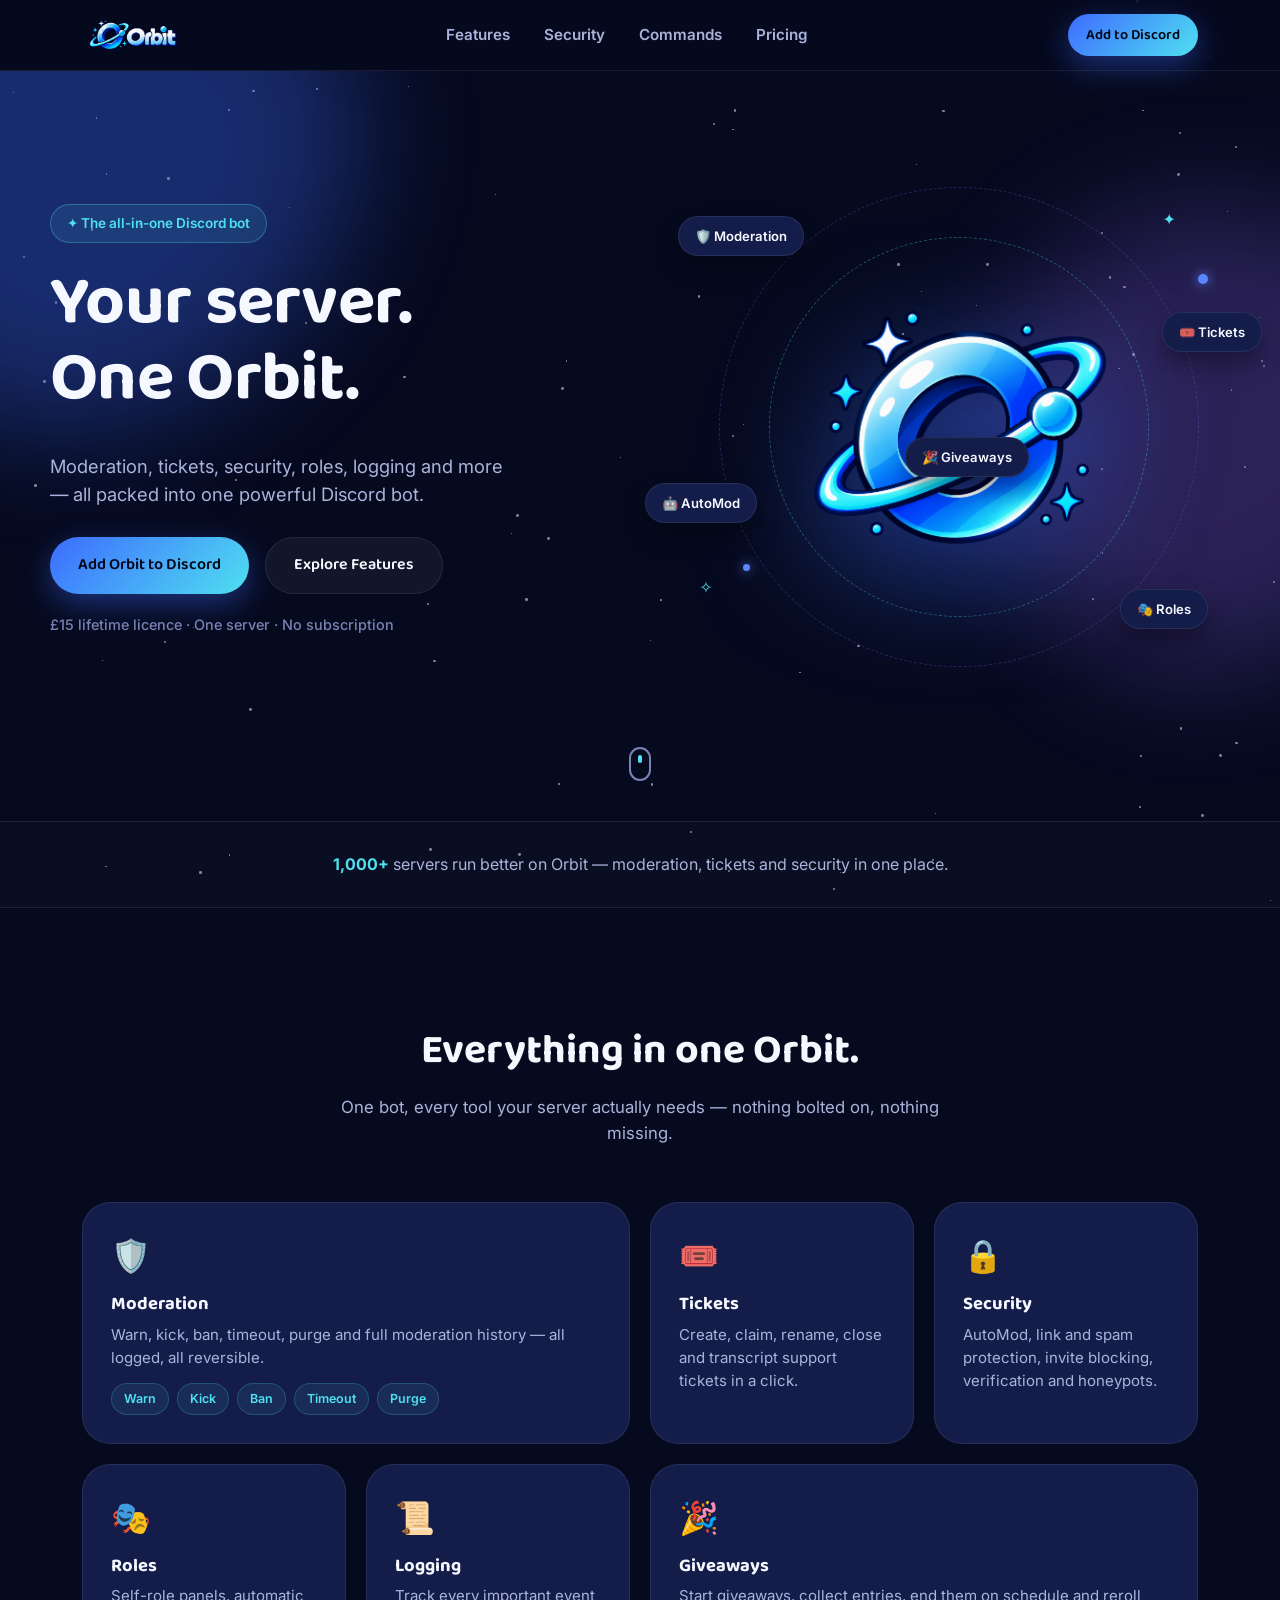
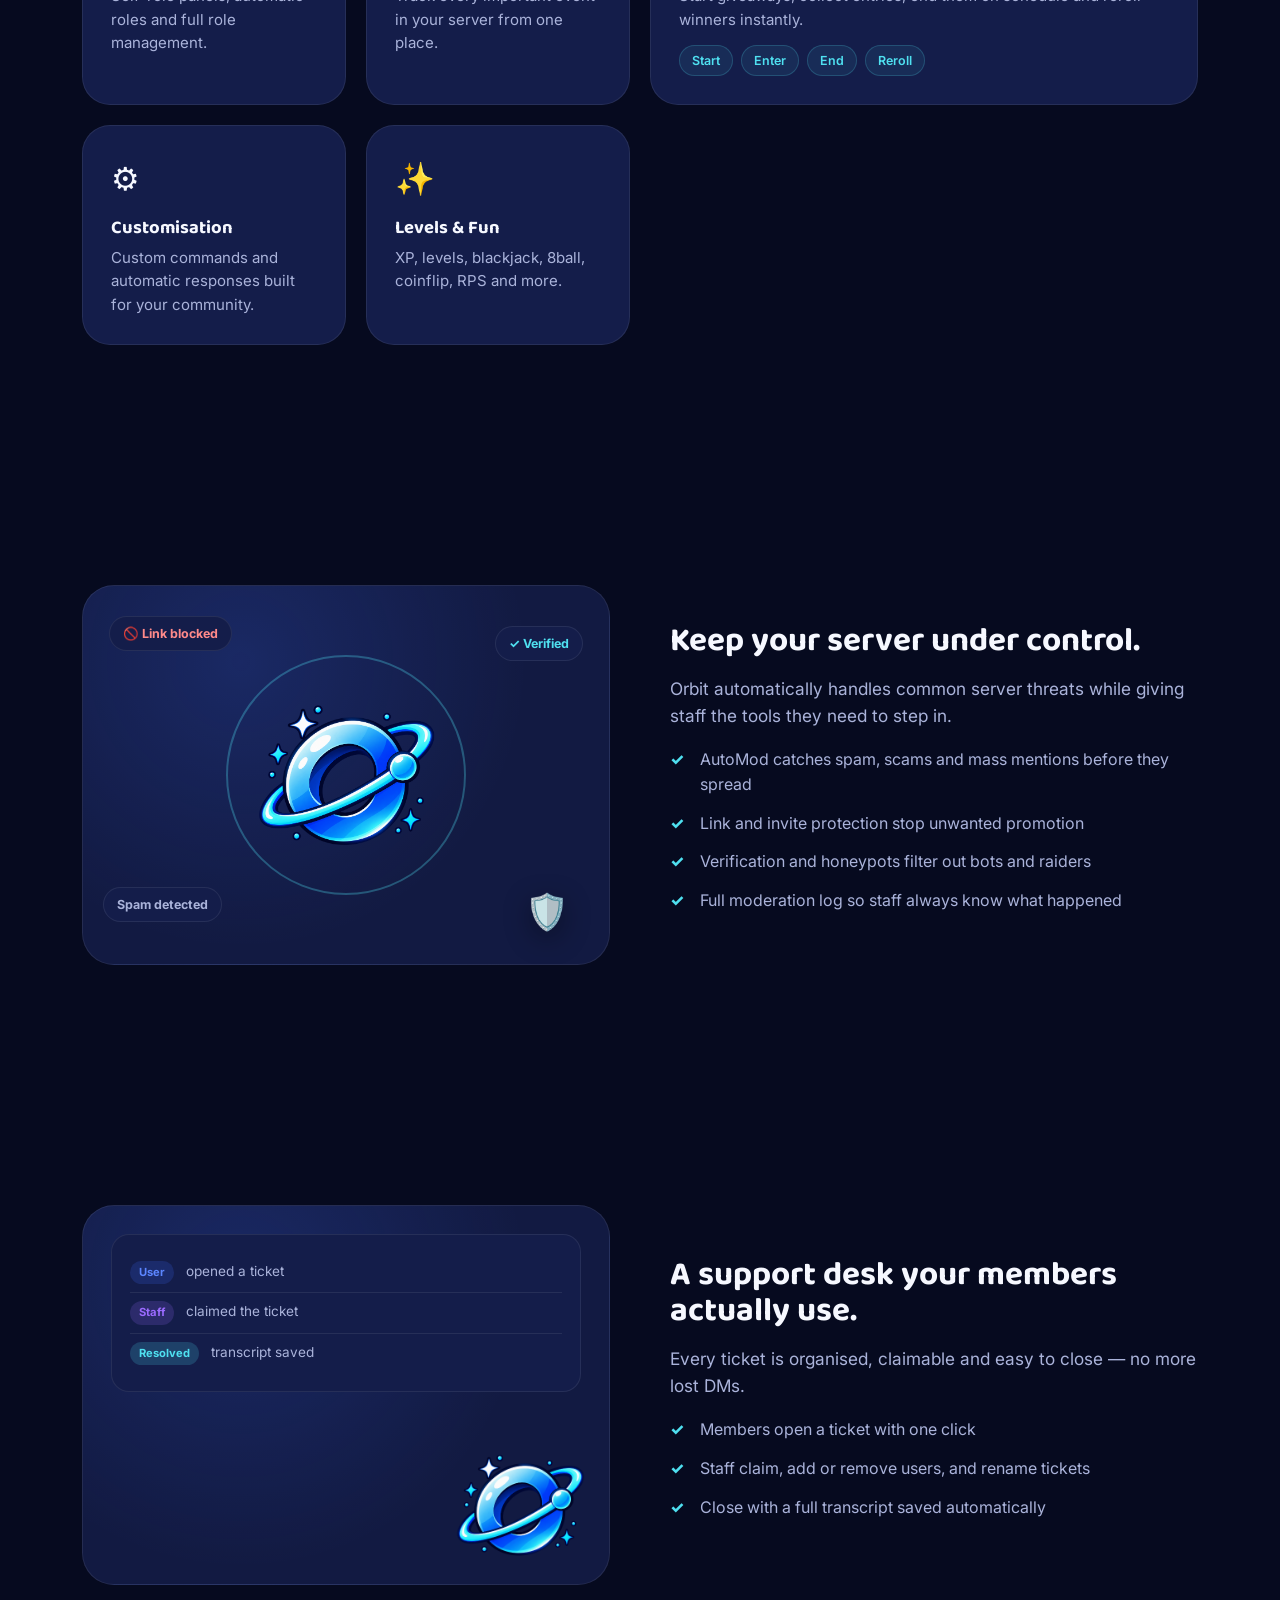
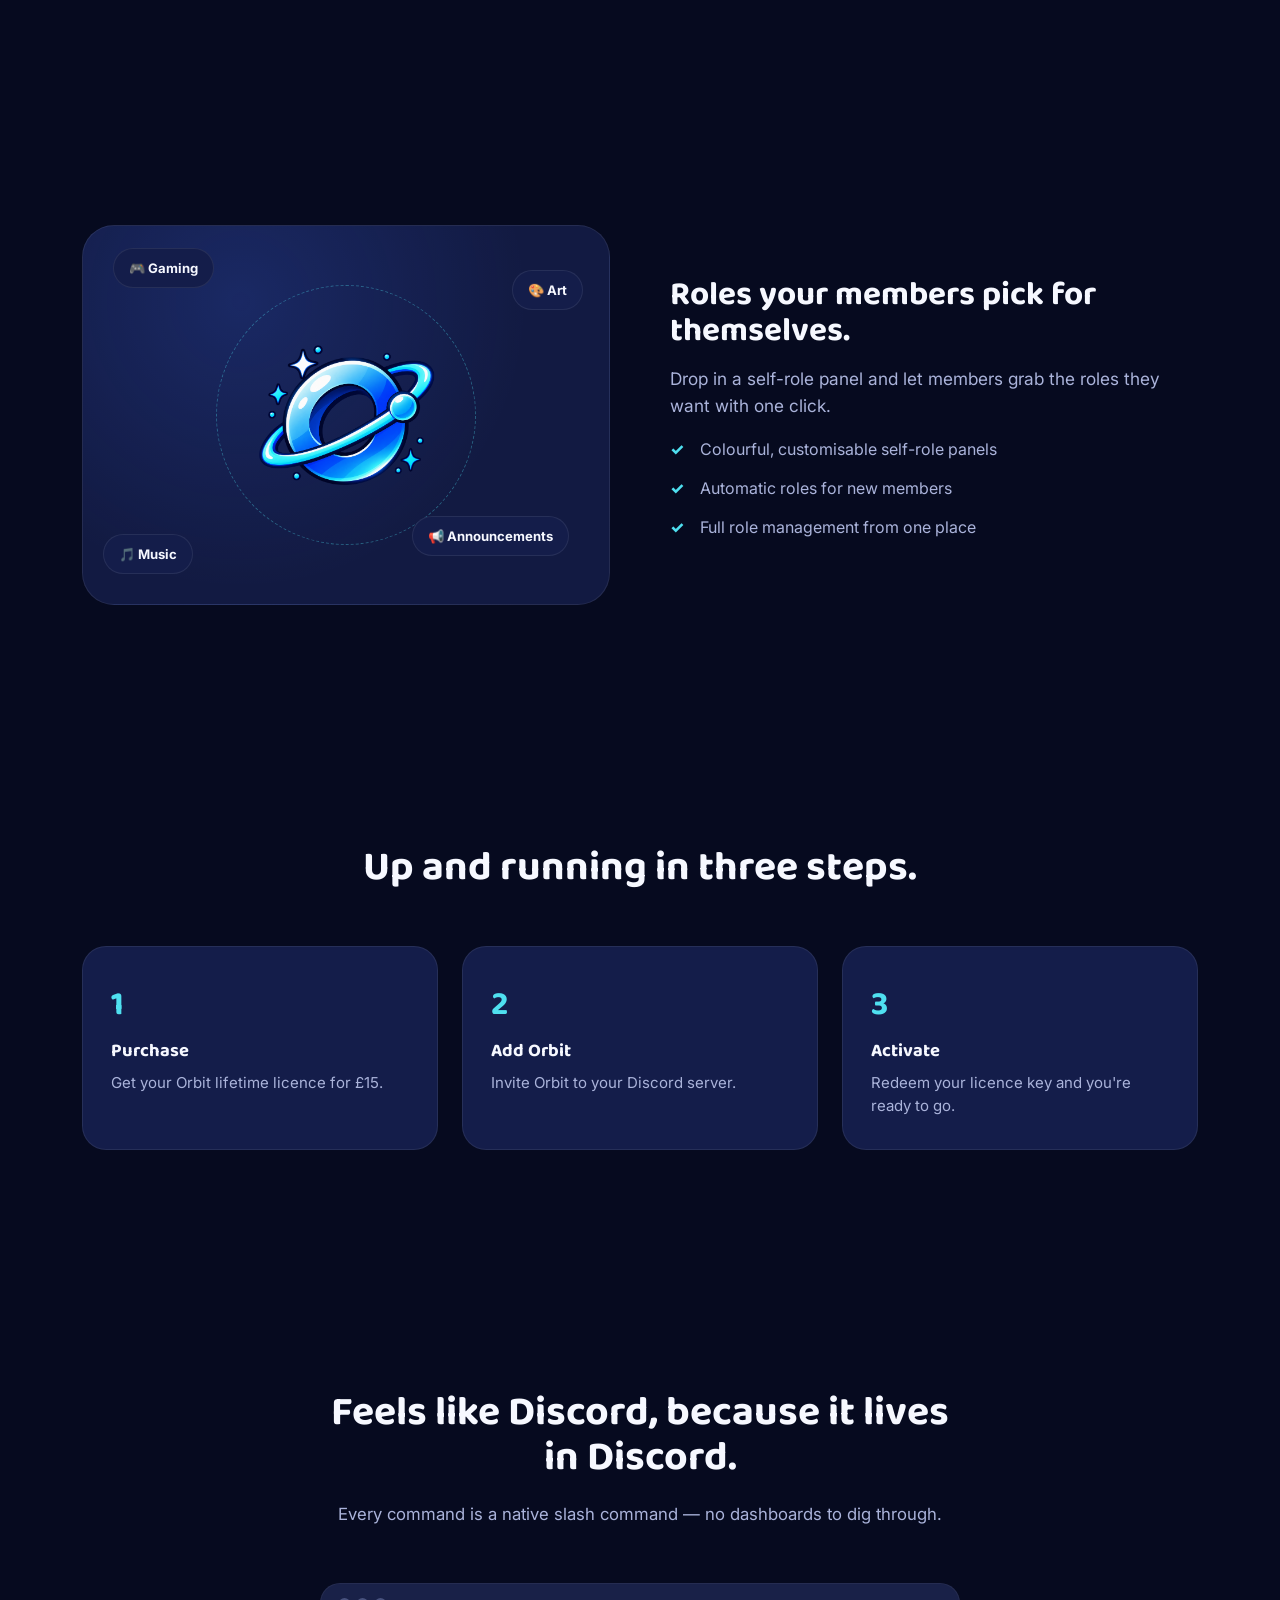
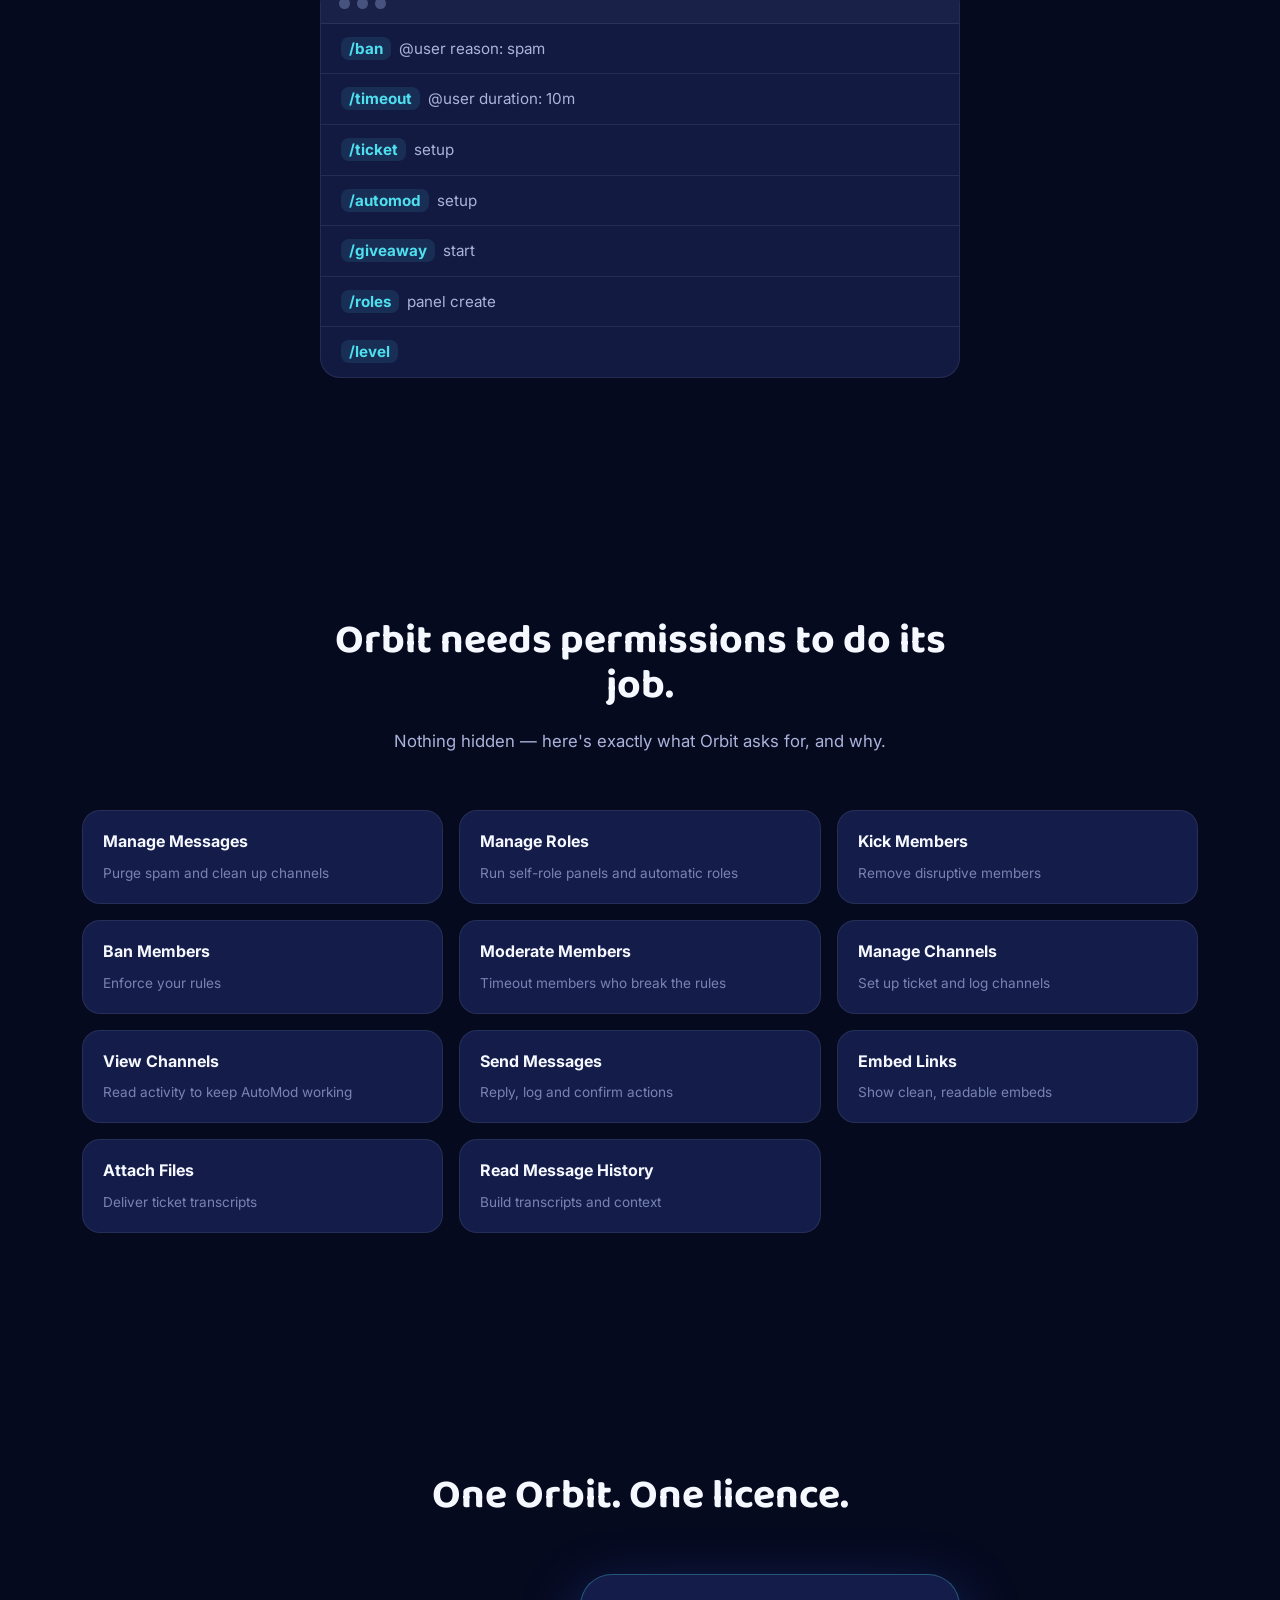
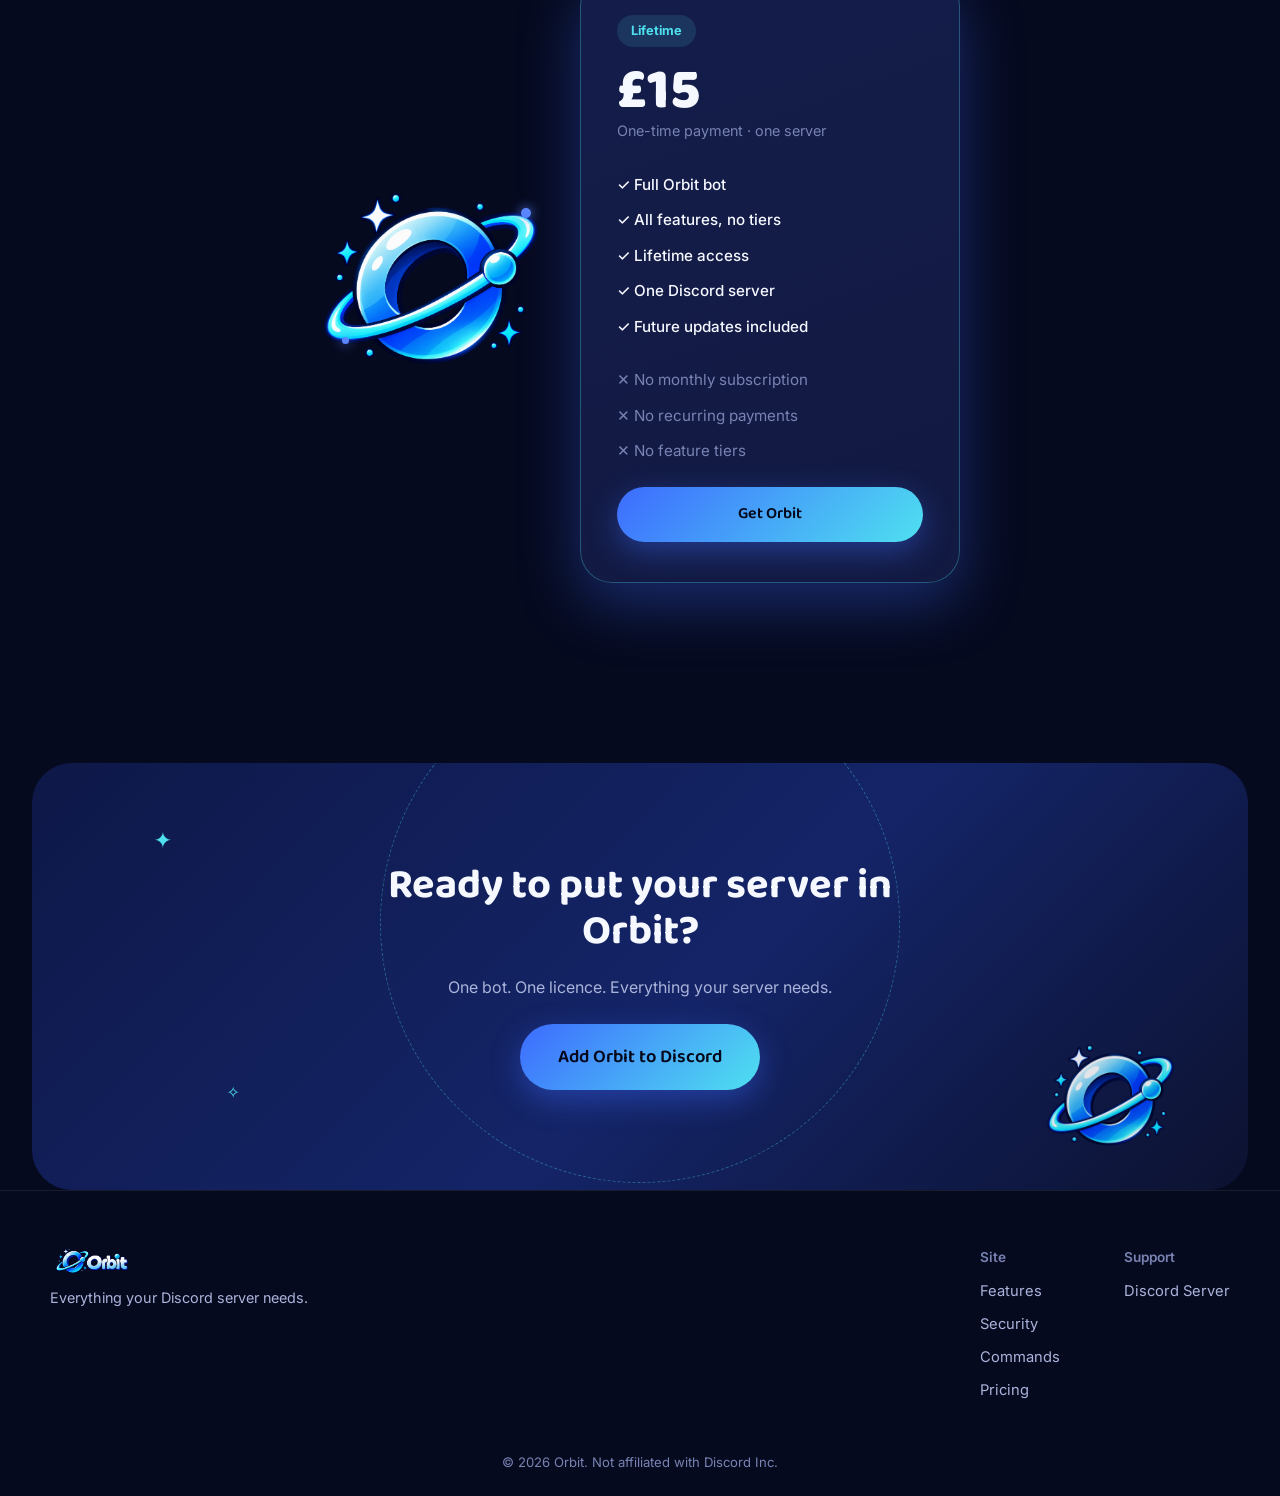
==== index.html @ 6d735a9b "Add files via upload" ====
<!DOCTYPE html>
<html lang="en">
<head>
<meta charset="UTF-8">
<meta name="viewport" content="width=device-width, initial-scale=1.0">
<title>Orbit — Everything your Discord server needs</title>
<meta name="description" content="Orbit is the all-in-one Discord bot for moderation, tickets, security, roles, giveaways and more. £15 lifetime licence, no subscription.">
<link rel="icon" type="image/png" href="orbit-mascot.png">
<link rel="preconnect" href="https://fonts.googleapis.com">
<link rel="preconnect" href="https://fonts.gstatic.com" crossorigin>
<link href="https://fonts.googleapis.com/css2?family=Baloo+2:wght@500;600;700;800&family=Inter:wght@400;500;600;700;800&display=swap" rel="stylesheet">
<link rel="stylesheet" href="style.css">
</head>
<body>

<div class="starfield" id="starfield" aria-hidden="true"></div>

<!-- NAVBAR -->
<header class="navbar" id="navbar">
  <div class="nav-inner">
    <a href="#top" class="brand">
      <img src="orbit-logo.png" alt="Orbit" class="brand-logo">
    </a>
    <nav class="nav-links" id="navLinks">
      <a href="#features">Features</a>
      <a href="#security">Security</a>
      <a href="#commands">Commands</a>
      <a href="#pricing">Pricing</a>
    </nav>
    <div class="nav-actions">
      <a href="#" class="btn btn-primary btn-small js-invite">Add to Discord</a>
      <button class="nav-toggle" id="navToggle" aria-label="Toggle menu" aria-expanded="false">
        <span></span><span></span><span></span>
      </button>
    </div>
  </div>
</header>

<main id="top">

  <!-- HERO -->
  <section class="hero">
    <div class="hero-blob hero-blob-1" aria-hidden="true"></div>
    <div class="hero-blob hero-blob-2" aria-hidden="true"></div>

    <div class="hero-inner">
      <div class="hero-copy">
        <span class="badge">✦ The all-in-one Discord bot</span>
        <h1 class="hero-title">Your server.<br>One Orbit.</h1>
        <p class="hero-sub">Moderation, tickets, security, roles, logging and more — all packed into one powerful Discord bot.</p>
        <div class="hero-actions">
          <a href="#" class="btn btn-primary js-invite">Add Orbit to Discord</a>
          <a href="#features" class="btn btn-ghost">Explore Features</a>
        </div>
        <p class="hero-price">£15 lifetime licence · One server · No subscription</p>
      </div>

      <div class="hero-scene" aria-hidden="true">
        <div class="ring ring-1"></div>
        <div class="ring ring-2"></div>
        <div class="star s1">✦</div>
        <div class="star s2">✧</div>
        <div class="star s3">✦</div>
        <div class="star s4">✧</div>
        <div class="dot d1"></div>
        <div class="dot d2"></div>

        <img src="orbit-mascot.png" alt="Orbit mascot floating in space" class="hero-mascot" id="heroMascot">

        <div class="pill pill-1">🛡️ Moderation</div>
        <div class="pill pill-2">🎟️ Tickets</div>
        <div class="pill pill-3">🤖 AutoMod</div>
        <div class="pill pill-4">🎭 Roles</div>
        <div class="pill pill-5">🎉 Giveaways</div>
      </div>
    </div>

    <div class="scroll-cue" aria-hidden="true"><span></span></div>
  </section>

  <!-- LOGO STRIP -->
  <section class="strip reveal">
    <p><strong>1,000+</strong> servers run better on Orbit — moderation, tickets and security in one place.</p>
  </section>

  <!-- FEATURES -->
  <section class="section" id="features">
    <div class="section-head reveal">
      <h2>Everything in one Orbit.</h2>
      <p>One bot, every tool your server actually needs — nothing bolted on, nothing missing.</p>
    </div>

    <div class="feature-grid">
      <article class="f-card f-big reveal">
        <div class="f-icon">🛡️</div>
        <h3>Moderation</h3>
        <p>Warn, kick, ban, timeout, purge and full moderation history — all logged, all reversible.</p>
        <ul class="f-tags"><li>Warn</li><li>Kick</li><li>Ban</li><li>Timeout</li><li>Purge</li></ul>
      </article>

      <article class="f-card reveal">
        <div class="f-icon">🎟️</div>
        <h3>Tickets</h3>
        <p>Create, claim, rename, close and transcript support tickets in a click.</p>
      </article>

      <article class="f-card reveal">
        <div class="f-icon">🔒</div>
        <h3>Security</h3>
        <p>AutoMod, link and spam protection, invite blocking, verification and honeypots.</p>
      </article>

      <article class="f-card reveal">
        <div class="f-icon">🎭</div>
        <h3>Roles</h3>
        <p>Self-role panels, automatic roles and full role management.</p>
      </article>

      <article class="f-card reveal">
        <div class="f-icon">📜</div>
        <h3>Logging</h3>
        <p>Track every important event in your server from one place.</p>
      </article>

      <article class="f-card f-big reveal">
        <div class="f-icon">🎉</div>
        <h3>Giveaways</h3>
        <p>Start giveaways, collect entries, end them on schedule and reroll winners instantly.</p>
        <ul class="f-tags"><li>Start</li><li>Enter</li><li>End</li><li>Reroll</li></ul>
      </article>

      <article class="f-card reveal">
        <div class="f-icon">⚙️</div>
        <h3>Customisation</h3>
        <p>Custom commands and automatic responses built for your community.</p>
      </article>

      <article class="f-card reveal">
        <div class="f-icon">✨</div>
        <h3>Levels &amp; Fun</h3>
        <p>XP, levels, blackjack, 8ball, coinflip, RPS and more.</p>
      </article>
    </div>
  </section>

  <!-- SECURITY -->
  <section class="section split" id="security">
    <div class="split-visual reveal" aria-hidden="true">
      <div class="orbit-stage stage-security">
        <div class="shield-ring"></div>
        <img src="orbit-mascot.png" alt="" class="stage-mascot">
        <div class="stage-shield">🛡️</div>
        <div class="stage-chip chip-block">🚫 Link blocked</div>
        <div class="stage-chip chip-spam">Spam detected</div>
        <div class="stage-chip chip-verify">✓ Verified</div>
      </div>
    </div>
    <div class="split-copy reveal">
      <h2>Keep your server under control.</h2>
      <p class="lead">Orbit automatically handles common server threats while giving staff the tools they need to step in.</p>
      <ul class="check-list">
        <li>AutoMod catches spam, scams and mass mentions before they spread</li>
        <li>Link and invite protection stop unwanted promotion</li>
        <li>Verification and honeypots filter out bots and raiders</li>
        <li>Full moderation log so staff always know what happened</li>
      </ul>
    </div>
  </section>

  <!-- TICKETS -->
  <section class="section split reverse" id="tickets-section">
    <div class="split-copy reveal">
      <h2>A support desk your members actually use.</h2>
      <p class="lead">Every ticket is organised, claimable and easy to close — no more lost DMs.</p>
      <ul class="check-list">
        <li>Members open a ticket with one click</li>
        <li>Staff claim, add or remove users, and rename tickets</li>
        <li>Close with a full transcript saved automatically</li>
      </ul>
    </div>
    <div class="split-visual reveal" aria-hidden="true">
      <div class="orbit-stage stage-tickets">
        <div class="ticket-window">
          <div class="ticket-row"><span class="tag tag-user">User</span> opened a ticket</div>
          <div class="ticket-row"><span class="tag tag-staff">Staff</span> claimed the ticket</div>
          <div class="ticket-row"><span class="tag tag-done">Resolved</span> transcript saved</div>
        </div>
        <img src="orbit-mascot.png" alt="" class="stage-mascot ticket-mascot">
      </div>
    </div>
  </section>

  <!-- ROLES -->
  <section class="section split" id="roles-section">
    <div class="split-visual reveal" aria-hidden="true">
      <div class="orbit-stage stage-roles">
        <div class="ring ring-1 small"></div>
        <img src="orbit-mascot.png" alt="" class="stage-mascot">
        <div class="role-chip rc1">🎮 Gaming</div>
        <div class="role-chip rc2">🎨 Art</div>
        <div class="role-chip rc3">🎵 Music</div>
        <div class="role-chip rc4">📢 Announcements</div>
      </div>
    </div>
    <div class="split-copy reveal">
      <h2>Roles your members pick for themselves.</h2>
      <p class="lead">Drop in a self-role panel and let members grab the roles they want with one click.</p>
      <ul class="check-list">
        <li>Colourful, customisable self-role panels</li>
        <li>Automatic roles for new members</li>
        <li>Full role management from one place</li>
      </ul>
    </div>
  </section>

  <!-- HOW IT WORKS -->
  <section class="section" id="how">
    <div class="section-head reveal">
      <h2>Up and running in three steps.</h2>
    </div>
    <div class="steps">
      <div class="step reveal">
        <div class="step-num">1</div>
        <h3>Purchase</h3>
        <p>Get your Orbit lifetime licence for £15.</p>
      </div>
      <div class="step reveal">
        <div class="step-num">2</div>
        <h3>Add Orbit</h3>
        <p>Invite Orbit to your Discord server.</p>
      </div>
      <div class="step reveal">
        <div class="step-num">3</div>
        <h3>Activate</h3>
        <p>Redeem your licence key and you're ready to go.</p>
      </div>
    </div>
  </section>

  <!-- COMMANDS -->
  <section class="section" id="commands">
    <div class="section-head reveal">
      <h2>Feels like Discord, because it lives in Discord.</h2>
      <p>Every command is a native slash command — no dashboards to dig through.</p>
    </div>
    <div class="discord-window reveal">
      <div class="discord-titlebar"><span></span><span></span><span></span></div>
      <div class="discord-msg"><span class="dm-cmd">/ban</span> @user reason: spam</div>
      <div class="discord-msg"><span class="dm-cmd">/timeout</span> @user duration: 10m</div>
      <div class="discord-msg"><span class="dm-cmd">/ticket</span> setup</div>
      <div class="discord-msg"><span class="dm-cmd">/automod</span> setup</div>
      <div class="discord-msg"><span class="dm-cmd">/giveaway</span> start</div>
      <div class="discord-msg"><span class="dm-cmd">/roles</span> panel create</div>
      <div class="discord-msg"><span class="dm-cmd">/level</span></div>
    </div>
  </section>

  <!-- PERMISSIONS -->
  <section class="section" id="permissions">
    <div class="section-head reveal">
      <h2>Orbit needs permissions to do its job.</h2>
      <p>Nothing hidden — here's exactly what Orbit asks for, and why.</p>
    </div>
    <div class="perm-grid reveal">
      <div class="perm"><span>Manage Messages</span><small>Purge spam and clean up channels</small></div>
      <div class="perm"><span>Manage Roles</span><small>Run self-role panels and automatic roles</small></div>
      <div class="perm"><span>Kick Members</span><small>Remove disruptive members</small></div>
      <div class="perm"><span>Ban Members</span><small>Enforce your rules</small></div>
      <div class="perm"><span>Moderate Members</span><small>Timeout members who break the rules</small></div>
      <div class="perm"><span>Manage Channels</span><small>Set up ticket and log channels</small></div>
      <div class="perm"><span>View Channels</span><small>Read activity to keep AutoMod working</small></div>
      <div class="perm"><span>Send Messages</span><small>Reply, log and confirm actions</small></div>
      <div class="perm"><span>Embed Links</span><small>Show clean, readable embeds</small></div>
      <div class="perm"><span>Attach Files</span><small>Deliver ticket transcripts</small></div>
      <div class="perm"><span>Read Message History</span><small>Build transcripts and context</small></div>
    </div>
  </section>

  <!-- PRICING -->
  <section class="section" id="pricing">
    <div class="section-head reveal">
      <h2>One Orbit. One licence.</h2>
    </div>
    <div class="pricing-wrap reveal">
      <div class="price-mascot-wrap" aria-hidden="true">
        <img src="orbit-mascot.png" alt="" class="price-mascot">
        <div class="dot d1"></div>
        <div class="dot d2"></div>
      </div>
      <div class="price-card">
        <span class="price-tag">Lifetime</span>
        <div class="price-amount">£15</div>
        <p class="price-note">One-time payment · one server</p>
        <ul class="price-list">
          <li>✓ Full Orbit bot</li>
          <li>✓ All features, no tiers</li>
          <li>✓ Lifetime access</li>
          <li>✓ One Discord server</li>
          <li>✓ Future updates included</li>
        </ul>
        <ul class="price-list price-list-no">
          <li>✕ No monthly subscription</li>
          <li>✕ No recurring payments</li>
          <li>✕ No feature tiers</li>
        </ul>
        <a href="#" class="btn btn-primary btn-full js-checkout">Get Orbit</a>
      </div>
    </div>
  </section>

  <!-- FINAL CTA -->
  <section class="final-cta">
    <div class="ring ring-1 cta-ring"></div>
    <div class="star s1">✦</div>
    <div class="star s2">✧</div>
    <img src="orbit-mascot.png" alt="" class="cta-mascot" aria-hidden="true">
    <div class="final-cta-inner reveal">
      <h2>Ready to put your server in Orbit?</h2>
      <p>One bot. One licence. Everything your server needs.</p>
      <a href="#" class="btn btn-primary btn-lg js-invite">Add Orbit to Discord</a>
    </div>
  </section>

</main>

<!-- FOOTER -->
<footer class="footer">
  <div class="footer-inner">
    <div class="footer-brand">
      <img src="orbit-logo.png" alt="Orbit" class="footer-logo">
      <p>Everything your Discord server needs.</p>
    </div>
    <div class="footer-links">
      <div>
        <h4>Site</h4>
        <a href="#features">Features</a>
        <a href="#security">Security</a>
        <a href="#commands">Commands</a>
        <a href="#pricing">Pricing</a>
      </div>
      <div>
        <h4>Support</h4>
        <a href="#" class="js-support">Discord Server</a>
      </div>
    </div>
  </div>
  <p class="footer-copy">© 2026 Orbit. Not affiliated with Discord Inc.</p>
</footer>

<script src="script.js"></script>
</body>
</html>
---- style.css ----
/* ==========================================================
   ORBIT — brand stylesheet
   ========================================================== */

:root{
  --void:        #060a1f;
  --navy:        #0c1230;
  --navy-soft:   #121a42;
  --panel:       #141d4a;
  --orbit-blue:  #3d6bff;
  --orbit-blue-2:#5c86ff;
  --cyan:        #4fe0f0;
  --purple:      #9b6bff;
  --ink:         #f6f8ff;
  --ink-dim:     #aab3da;
  --ink-dimmer:  #7883b3;
  --line:        rgba(255,255,255,0.08);

  --font-display: 'Baloo 2', system-ui, sans-serif;
  --font-body: 'Inter', system-ui, sans-serif;

  --radius-blob: 42% 58% 61% 39% / 45% 40% 60% 55%;
  --shadow-glow: 0 20px 60px rgba(61,107,255,0.35);
}

*, *::before, *::after{ box-sizing: border-box; }
html{ scroll-behavior: smooth; }

@media (prefers-reduced-motion: reduce){
  html{ scroll-behavior: auto; }
  *, *::before, *::after{ animation-duration: 0.001ms !important; animation-iteration-count: 1 !important; transition-duration: 0.001ms !important; }
}

body{
  margin:0;
  background: var(--void);
  color: var(--ink);
  font-family: var(--font-body);
  line-height: 1.55;
  -webkit-font-smoothing: antialiased;
  overflow-x: hidden;
}

h1,h2,h3{
  font-family: var(--font-display);
  font-weight: 700;
  line-height: 1.1;
  margin: 0 0 0.5em;
  color: var(--ink);
}

p{ margin: 0 0 1em; color: var(--ink-dim); }

a{ color: inherit; text-decoration: none; }

img{ max-width: 100%; display: block; }

ul{ list-style: none; margin: 0; padding: 0; }

:focus-visible{
  outline: 3px solid var(--cyan);
  outline-offset: 3px;
  border-radius: 4px;
}

.section{
  position: relative;
  max-width: 1180px;
  margin: 0 auto;
  padding: 120px 32px;
}

.section-head{
  max-width: 640px;
  margin: 0 auto 56px;
  text-align: center;
}
.section-head h2{ font-size: clamp(1.9rem, 3.2vw, 2.6rem); }
.section-head p{ font-size: 1.05rem; }

/* ---------- starfield ---------- */
.starfield{
  position: fixed;
  inset: 0;
  z-index: 0;
  pointer-events: none;
  background: var(--void);
}
.starfield .twinkle{
  position: absolute;
  background: #fff;
  border-radius: 50%;
  opacity: 0.5;
  animation: twinkle 4s ease-in-out infinite;
}
@keyframes twinkle{
  0%, 100%{ opacity: 0.15; }
  50%{ opacity: 0.9; }
}

main, .navbar, .footer{ position: relative; z-index: 1; }

/* ---------- buttons ---------- */
.btn{
  display: inline-flex;
  align-items: center;
  justify-content: center;
  gap: 8px;
  padding: 15px 28px;
  border-radius: 999px;
  font-family: var(--font-display);
  font-weight: 600;
  font-size: 1rem;
  border: none;
  cursor: pointer;
  transition: transform 0.18s ease, box-shadow 0.18s ease;
  white-space: nowrap;
}
.btn-primary{
  background: linear-gradient(135deg, var(--orbit-blue), var(--cyan));
  color: #04081a;
  box-shadow: 0 10px 30px rgba(61,107,255,0.4);
}
.btn-primary:hover{ transform: translateY(-3px); box-shadow: 0 16px 36px rgba(61,107,255,0.55); }
.btn-ghost{
  background: rgba(255,255,255,0.05);
  color: var(--ink);
  border: 1px solid var(--line);
}
.btn-ghost:hover{ transform: translateY(-3px); background: rgba(255,255,255,0.09); }
.btn-small{ padding: 10px 18px; font-size: 0.9rem; }
.btn-lg{ padding: 19px 38px; font-size: 1.15rem; }
.btn-full{ width: 100%; }

/* ---------- navbar ---------- */
.navbar{
  position: sticky;
  top: 0;
  z-index: 50;
  background: rgba(6,10,31,0.75);
  backdrop-filter: blur(14px);
  border-bottom: 1px solid var(--line);
}
.nav-inner{
  max-width: 1180px;
  margin: 0 auto;
  padding: 14px 32px;
  display: flex;
  align-items: center;
  justify-content: space-between;
  gap: 24px;
}
.brand{ display: flex; align-items: center; }
.brand-logo{ height: 34px; width: auto; }
.nav-links{
  display: flex;
  gap: 34px;
  font-weight: 600;
  font-size: 0.95rem;
}
.nav-links a{ color: var(--ink-dim); transition: color 0.15s ease; }
.nav-links a:hover{ color: var(--ink); }
.nav-actions{ display: flex; align-items: center; gap: 14px; }
.nav-toggle{
  display: none;
  flex-direction: column;
  gap: 5px;
  background: none;
  border: none;
  cursor: pointer;
  padding: 6px;
}
.nav-toggle span{
  width: 22px; height: 2px; background: var(--ink); border-radius: 2px;
}

/* ---------- hero ---------- */
.hero{
  position: relative;
  padding: 76px 32px 40px;
  overflow: hidden;
}
.hero-inner{
  max-width: 1180px;
  margin: 0 auto;
  display: grid;
  grid-template-columns: 1.05fr 0.95fr;
  align-items: center;
  gap: 40px;
  min-height: 560px;
}
.hero-blob{
  position: absolute;
  border-radius: var(--radius-blob);
  filter: blur(60px);
  opacity: 0.35;
  z-index: 0;
}
.hero-blob-1{
  width: 520px; height: 520px;
  background: var(--orbit-blue);
  top: -160px; left: -160px;
}
.hero-blob-2{
  width: 460px; height: 460px;
  background: var(--purple);
  top: 140px; right: -180px;
  opacity: 0.25;
}
.hero-copy{ position: relative; z-index: 2; }
.badge{
  display: inline-block;
  padding: 8px 16px;
  border-radius: 999px;
  background: rgba(79,224,240,0.1);
  border: 1px solid rgba(79,224,240,0.3);
  color: var(--cyan);
  font-weight: 600;
  font-size: 0.85rem;
  margin-bottom: 22px;
}
.hero-title{
  font-size: clamp(2.6rem, 5.4vw, 4.4rem);
  letter-spacing: -0.01em;
}
.hero-sub{
  font-size: 1.15rem;
  max-width: 460px;
  color: var(--ink-dim);
}
.hero-actions{ display: flex; gap: 16px; margin: 28px 0 20px; flex-wrap: wrap; }
.hero-price{ font-size: 0.9rem; color: var(--ink-dimmer); font-weight: 500; }

.hero-scene{
  position: relative;
  height: 480px;
  display: flex;
  align-items: center;
  justify-content: center;
  z-index: 1;
}
.hero-mascot{
  width: 300px;
  height: 300px;
  object-fit: contain;
  filter: drop-shadow(0 30px 60px rgba(61,107,255,0.55));
  animation: float 5s ease-in-out infinite;
  position: relative;
  z-index: 3;
}
@keyframes float{
  0%, 100%{ transform: translateY(0) rotate(-2deg); }
  50%{ transform: translateY(-22px) rotate(2deg); }
}

.ring{
  position: absolute;
  border: 1.5px dashed rgba(79,224,240,0.35);
  border-radius: 50%;
  animation: spin 30s linear infinite;
}
.ring-1{ width: 380px; height: 380px; }
.ring-2{ width: 480px; height: 480px; border-color: rgba(155,107,255,0.25); animation-duration: 46s; animation-direction: reverse; }
.ring.small{ width: 260px; height: 260px; }
@keyframes spin{ to{ transform: rotate(360deg); } }

.star{ position: absolute; color: var(--cyan); animation: twinkle 3s ease-in-out infinite; z-index: 2; }
.s1{ top: 8%; left: 6%; font-size: 1.4rem; }
.s2{ bottom: 14%; left: 2%; font-size: 1rem; animation-delay: 0.6s; }
.s3{ top: 4%; right: 10%; font-size: 1rem; animation-delay: 1.2s; }
.s4{ bottom: 6%; right: 16%; font-size: 1.6rem; animation-delay: 1.8s; color: var(--purple); }

.dot{
  position: absolute;
  width: 10px; height: 10px;
  background: var(--orbit-blue-2);
  border-radius: 50%;
  box-shadow: 0 0 12px var(--orbit-blue-2);
}
.d1{ top: 18%; right: 4%; }
.d2{ bottom: 20%; left: 10%; width: 7px; height: 7px; }

.pill{
  position: absolute;
  padding: 9px 16px;
  background: var(--panel);
  border: 1px solid var(--line);
  border-radius: 999px;
  font-size: 0.82rem;
  font-weight: 600;
  box-shadow: 0 12px 24px rgba(0,0,0,0.35);
  z-index: 4;
  animation: bob 4s ease-in-out infinite;
}
.pill-1{ top: 6%; left: -2%; animation-delay: 0s; }
.pill-2{ top: 26%; right: -6%; animation-delay: 0.5s; }
.pill-3{ bottom: 30%; left: -8%; animation-delay: 1s; }
.pill-4{ bottom: 8%; right: 4%; animation-delay: 1.5s; }
.pill-5{ top: 52%; left: 40%; animation-delay: 2s; }
@keyframes bob{
  0%, 100%{ transform: translateY(0); }
  50%{ transform: translateY(-10px); }
}

.scroll-cue{
  display: flex;
  justify-content: center;
  padding-top: 40px;
}
.scroll-cue span{
  display: block;
  width: 22px; height: 34px;
  border: 2px solid var(--ink-dimmer);
  border-radius: 20px;
  position: relative;
}
.scroll-cue span::before{
  content: '';
  position: absolute;
  top: 6px; left: 50%;
  width: 4px; height: 8px;
  margin-left: -2px;
  background: var(--cyan);
  border-radius: 2px;
  animation: scrolldown 1.6s ease infinite;
}
@keyframes scrolldown{
  0%{ opacity: 1; transform: translateY(0); }
  70%{ opacity: 0; transform: translateY(10px); }
  100%{ opacity: 0; }
}

/* ---------- strip ---------- */
.strip{
  text-align: center;
  padding: 30px 32px;
  border-top: 1px solid var(--line);
  border-bottom: 1px solid var(--line);
  background: rgba(255,255,255,0.02);
}
.strip p{ margin: 0; color: var(--ink-dim); font-size: 1rem; }
.strip strong{ color: var(--cyan); }

/* ---------- feature grid ---------- */
.feature-grid{
  display: grid;
  grid-template-columns: repeat(4, 1fr);
  grid-auto-rows: minmax(190px, auto);
  gap: 20px;
}
.f-card{
  background: var(--panel);
  border: 1px solid var(--line);
  border-radius: 28px;
  padding: 28px;
  transition: transform 0.2s ease, border-color 0.2s ease;
  grid-column: span 1;
}
.f-card:hover{ transform: translateY(-6px); border-color: rgba(79,224,240,0.4); }
.f-big{ grid-column: span 2; }
.f-icon{ font-size: 2rem; margin-bottom: 14px; }
.f-card h3{ font-size: 1.15rem; margin-bottom: 8px; }
.f-card p{ font-size: 0.94rem; margin-bottom: 0; }
.f-tags{ display: flex; flex-wrap: wrap; gap: 8px; margin-top: 14px; }
.f-tags li{
  font-size: 0.78rem;
  font-weight: 600;
  padding: 5px 12px;
  border-radius: 999px;
  background: rgba(79,224,240,0.08);
  color: var(--cyan);
  border: 1px solid rgba(79,224,240,0.2);
}

/* ---------- split sections ---------- */
.split{
  display: grid;
  grid-template-columns: 1fr 1fr;
  gap: 60px;
  align-items: center;
}
.split.reverse .split-copy{ order: 2; }
.split.reverse .split-visual{ order: 1; }
.split-copy h2{ font-size: clamp(1.7rem, 2.6vw, 2.2rem); }
.lead{ font-size: 1.08rem; }
.check-list li{
  position: relative;
  padding-left: 30px;
  margin-bottom: 14px;
  color: var(--ink-dim);
}
.check-list li::before{
  content: '✓';
  position: absolute;
  left: 0; top: 0;
  width: 20px; height: 20px;
  color: var(--cyan);
  font-weight: 800;
}

.orbit-stage{
  position: relative;
  height: 380px;
  border-radius: 32px;
  background: radial-gradient(circle at 30% 20%, rgba(61,107,255,0.18), transparent 60%), var(--navy-soft);
  border: 1px solid var(--line);
  display: flex;
  align-items: center;
  justify-content: center;
  overflow: hidden;
}
.stage-mascot{ width: 180px; height: 180px; object-fit: contain; animation: float 5s ease-in-out infinite; }

.stage-security .shield-ring{
  position: absolute;
  width: 240px; height: 240px;
  border: 2px solid rgba(79,224,240,0.3);
  border-radius: 50%;
  animation: spin 20s linear infinite;
}
.stage-shield{
  position: absolute;
  bottom: 26px; right: 40px;
  font-size: 2.2rem;
  filter: drop-shadow(0 8px 14px rgba(0,0,0,0.4));
}
.stage-chip{
  position: absolute;
  font-size: 0.78rem;
  font-weight: 700;
  padding: 7px 13px;
  border-radius: 999px;
  background: var(--panel);
  border: 1px solid var(--line);
  animation: bob 4s ease-in-out infinite;
}
.chip-block{ top: 30px; left: 26px; color: #ff8a8a; }
.chip-spam{ bottom: 42px; left: 20px; color: var(--ink-dim); animation-delay: 0.7s; }
.chip-verify{ top: 40px; right: 26px; color: var(--cyan); animation-delay: 1.4s; }

.stage-tickets .ticket-window{
  position: absolute;
  top: 28px; left: 28px; right: 28px;
  background: var(--panel);
  border: 1px solid var(--line);
  border-radius: 18px;
  padding: 18px;
}
.ticket-row{
  font-size: 0.85rem;
  padding: 8px 0;
  color: var(--ink-dim);
  border-bottom: 1px solid var(--line);
}
.ticket-row:last-child{ border-bottom: none; }
.tag{
  display: inline-block;
  font-size: 0.7rem;
  font-weight: 700;
  padding: 3px 9px;
  border-radius: 999px;
  margin-right: 8px;
}
.tag-user{ background: rgba(61,107,255,0.18); color: var(--orbit-blue-2); }
.tag-staff{ background: rgba(155,107,255,0.18); color: var(--purple); }
.tag-done{ background: rgba(79,224,240,0.18); color: var(--cyan); }
.ticket-mascot{ position: absolute; bottom: 14px; right: 24px; width: 130px; height: 130px; }

.role-chip{
  position: absolute;
  font-size: 0.82rem;
  font-weight: 700;
  padding: 9px 15px;
  border-radius: 999px;
  background: var(--panel);
  border: 1px solid var(--line);
  animation: bob 4.5s ease-in-out infinite;
}
.rc1{ top: 22px; left: 30px; }
.rc2{ top: 44px; right: 26px; animation-delay: 0.4s; }
.rc3{ bottom: 30px; left: 20px; animation-delay: 0.8s; }
.rc4{ bottom: 48px; right: 40px; animation-delay: 1.2s; }

/* ---------- steps ---------- */
.steps{
  display: grid;
  grid-template-columns: repeat(3, 1fr);
  gap: 24px;
}
.step{
  background: var(--panel);
  border: 1px solid var(--line);
  border-radius: 24px;
  padding: 32px 28px;
}
.step-num{
  font-family: var(--font-display);
  font-size: 2.1rem;
  font-weight: 700;
  color: var(--cyan);
  margin-bottom: 10px;
}
.step h3{ font-size: 1.15rem; }
.step p{ margin: 0; font-size: 0.94rem; }

/* ---------- commands / discord window ---------- */
.discord-window{
  max-width: 640px;
  margin: 0 auto;
  background: var(--navy-soft);
  border: 1px solid var(--line);
  border-radius: 20px;
  overflow: hidden;
}
.discord-titlebar{
  display: flex;
  gap: 7px;
  padding: 14px 18px;
  background: rgba(255,255,255,0.03);
  border-bottom: 1px solid var(--line);
}
.discord-titlebar span{
  width: 11px; height: 11px; border-radius: 50%; background: var(--ink-dimmer); opacity: 0.5;
}
.discord-msg{
  padding: 13px 20px;
  font-size: 0.95rem;
  color: var(--ink-dim);
  border-bottom: 1px solid var(--line);
  font-family: var(--font-body);
}
.discord-msg:last-child{ border-bottom: none; }
.dm-cmd{
  color: var(--cyan);
  font-weight: 700;
  background: rgba(79,224,240,0.1);
  padding: 2px 8px;
  border-radius: 8px;
  margin-right: 4px;
}

/* ---------- permissions ---------- */
.perm-grid{
  display: grid;
  grid-template-columns: repeat(3, 1fr);
  gap: 16px;
}
.perm{
  background: var(--panel);
  border: 1px solid var(--line);
  border-radius: 18px;
  padding: 18px 20px;
}
.perm span{ display: block; font-weight: 700; margin-bottom: 6px; }
.perm small{ color: var(--ink-dimmer); font-size: 0.85rem; }

/* ---------- pricing ---------- */
.pricing-wrap{
  display: flex;
  align-items: center;
  justify-content: center;
  gap: 40px;
  flex-wrap: wrap;
}
.price-mascot-wrap{ position: relative; width: 220px; height: 220px; flex-shrink: 0; }
.price-mascot{ width: 220px; height: 220px; object-fit: contain; animation: float 5s ease-in-out infinite; }
.price-card{
  position: relative;
  width: 100%;
  max-width: 380px;
  background: linear-gradient(160deg, var(--panel), var(--navy-soft));
  border: 1px solid rgba(79,224,240,0.3);
  border-radius: 32px;
  padding: 40px 36px;
  box-shadow: var(--shadow-glow);
}
.price-tag{
  display: inline-block;
  font-size: 0.8rem;
  font-weight: 700;
  padding: 6px 14px;
  border-radius: 999px;
  background: rgba(79,224,240,0.12);
  color: var(--cyan);
  margin-bottom: 16px;
}
.price-amount{
  font-family: var(--font-display);
  font-size: 3.6rem;
  font-weight: 800;
  line-height: 1;
}
.price-note{ color: var(--ink-dimmer); font-size: 0.9rem; margin-bottom: 24px; }
.price-list{ margin-bottom: 18px; }
.price-list li{ padding: 6px 0; color: var(--ink); font-weight: 500; font-size: 0.95rem; }
.price-list-no li{ color: var(--ink-dimmer); font-weight: 400; }

/* ---------- final cta ---------- */
.final-cta{
  position: relative;
  margin: 60px 32px 0;
  padding: 100px 32px;
  border-radius: 40px;
  background: linear-gradient(135deg, #0e1848, #142467 55%, #0c1230);
  overflow: hidden;
  text-align: center;
}
.final-cta-inner{ position: relative; z-index: 2; max-width: 560px; margin: 0 auto; }
.final-cta h2{ font-size: clamp(1.8rem, 3.4vw, 2.6rem); }
.final-cta .btn{ margin-top: 8px; }
.cta-ring{
  position: absolute; top: -100px; left: 50%; transform: translateX(-50%);
  width: 520px; height: 520px;
}
.cta-mascot{
  position: absolute;
  width: 130px; height: 130px;
  bottom: 30px; right: 6%;
  opacity: 0.9;
  animation: float 6s ease-in-out infinite;
}
.final-cta .star{ z-index: 2; }
.final-cta .s1{ top: 14%; left: 10%; }
.final-cta .s2{ bottom: 20%; left: 16%; }

/* ---------- footer ---------- */
.footer{
  border-top: 1px solid var(--line);
  padding: 56px 32px 24px;
}
.footer-inner{
  max-width: 1180px;
  margin: 0 auto;
  display: flex;
  justify-content: space-between;
  gap: 40px;
  flex-wrap: wrap;
}
.footer-logo{ height: 28px; margin-bottom: 12px; }
.footer-brand p{ font-size: 0.9rem; max-width: 260px; }
.footer-links{ display: flex; gap: 64px; }
.footer-links h4{ font-size: 0.85rem; color: var(--ink-dimmer); margin: 0 0 12px; font-weight: 600; }
.footer-links a{ display: block; color: var(--ink-dim); font-size: 0.92rem; margin-bottom: 10px; }
.footer-links a:hover{ color: var(--cyan); }
.footer-copy{
  text-align: center;
  color: var(--ink-dimmer);
  font-size: 0.82rem;
  margin: 40px 0 0;
}

/* ---------- scroll reveal ---------- */
.reveal{
  opacity: 0;
  transform: translateY(24px);
  transition: opacity 0.7s ease, transform 0.7s ease;
}
.reveal.is-visible{ opacity: 1; transform: translateY(0); }

/* ---------- responsive ---------- */
@media (max-width: 980px){
  .hero-inner{ grid-template-columns: 1fr; }
  .hero-scene{ height: 380px; order: -1; }
  .hero-mascot{ width: 220px; height: 220px; }
  .feature-grid{ grid-template-columns: repeat(2, 1fr); }
  .f-big{ grid-column: span 2; }
  .split{ grid-template-columns: 1fr; }
  .split.reverse .split-copy{ order: 1; }
  .split.reverse .split-visual{ order: 2; }
  .steps{ grid-template-columns: 1fr; }
  .perm-grid{ grid-template-columns: repeat(2, 1fr); }
  .nav-links{
    display: none;
    position: absolute;
    top: 100%; left: 0; right: 0;
    flex-direction: column;
    gap: 0;
    background: var(--navy);
    border-bottom: 1px solid var(--line);
    padding: 8px 20px 20px;
  }
  .nav-links.is-open{ display: flex; }
  .nav-links a{ padding: 12px 0; border-bottom: 1px solid var(--line); }
  .nav-links a:last-child{ border-bottom: none; }
}

@media (max-width: 640px){
  .section{ padding: 80px 20px; }
  .nav-inner{ padding: 12px 20px; }
  .nav-actions .btn-small{ display: none; }
  .nav-toggle{ display: flex; }
  .feature-grid{ grid-template-columns: 1fr; }
  .f-big{ grid-column: span 1; }
  .perm-grid{ grid-template-columns: 1fr; }
  .pill{ display: none; }
  .price-mascot-wrap{ width: 140px; height: 140px; }
  .price-mascot{ width: 140px; height: 140px; }
  .final-cta{ margin: 40px 12px 0; padding: 70px 20px; border-radius: 28px; }
  .cta-mascot{ width: 90px; height: 90px; }
}
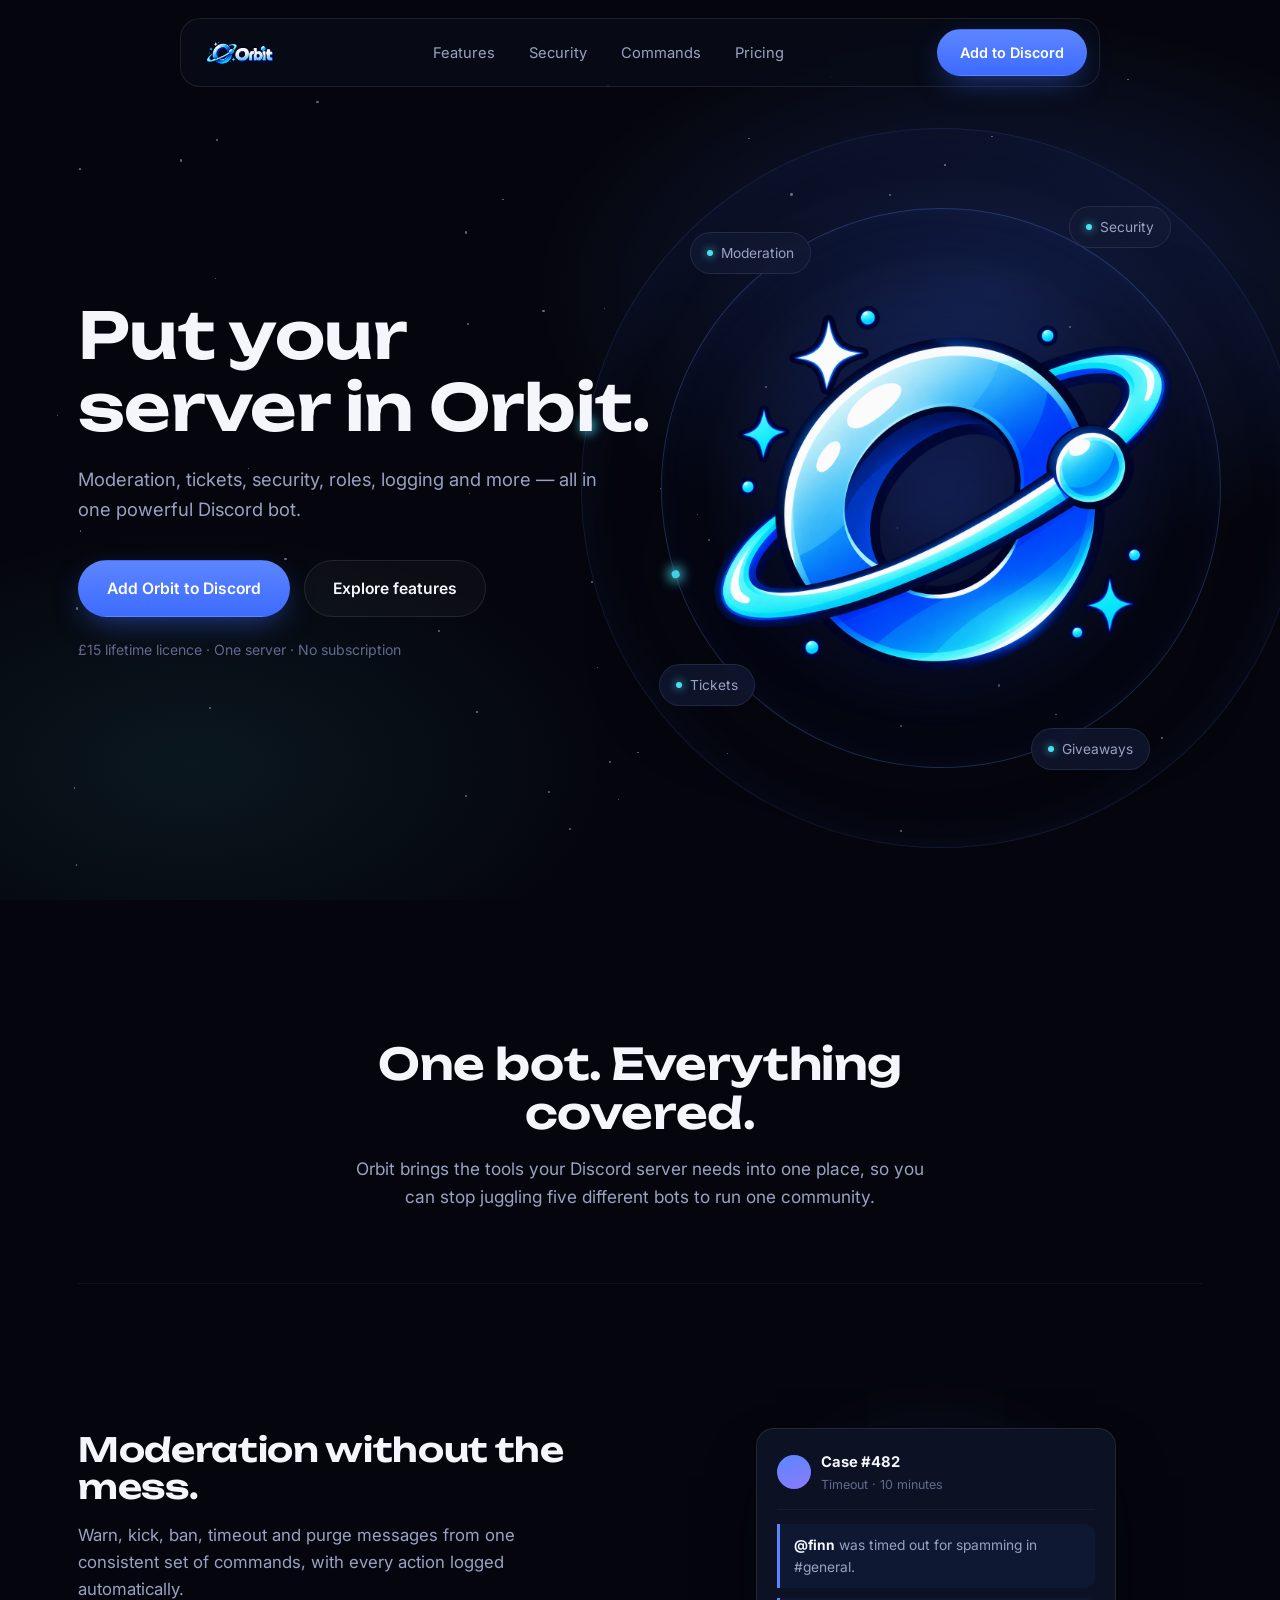
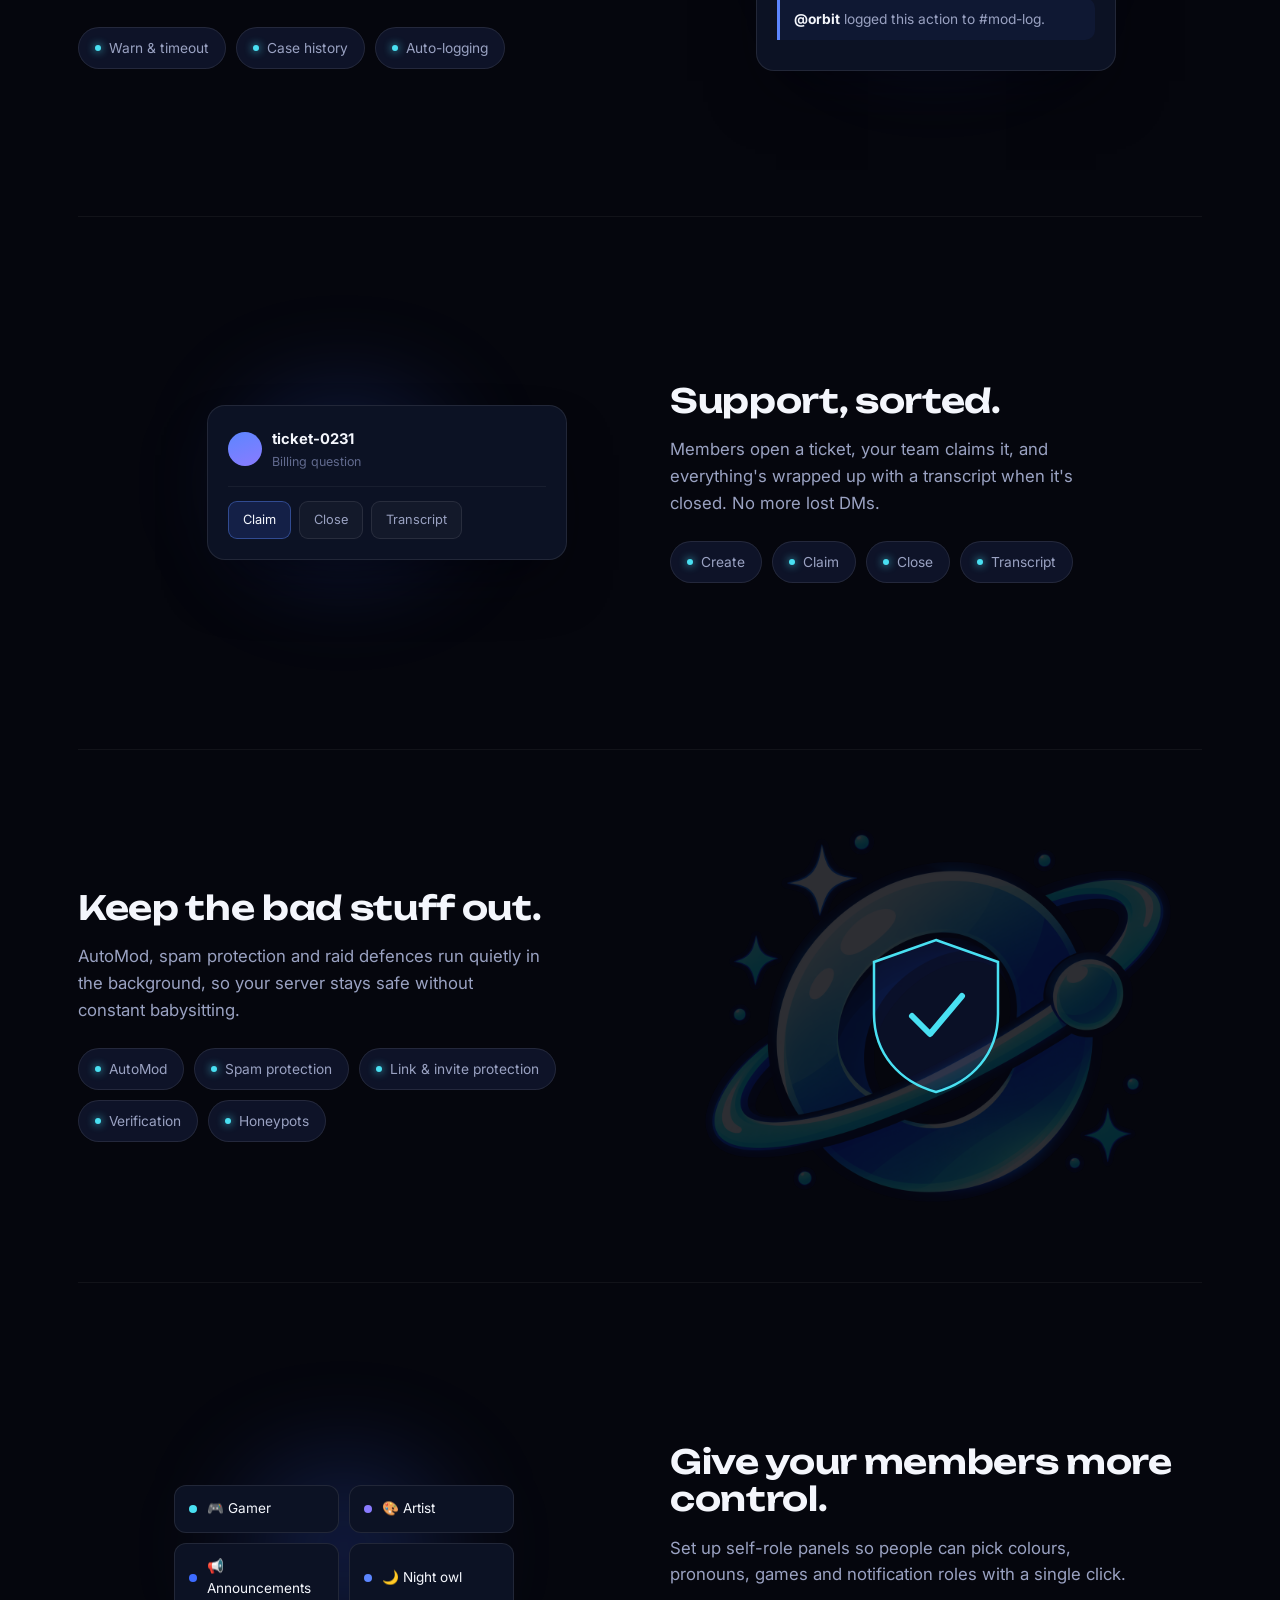
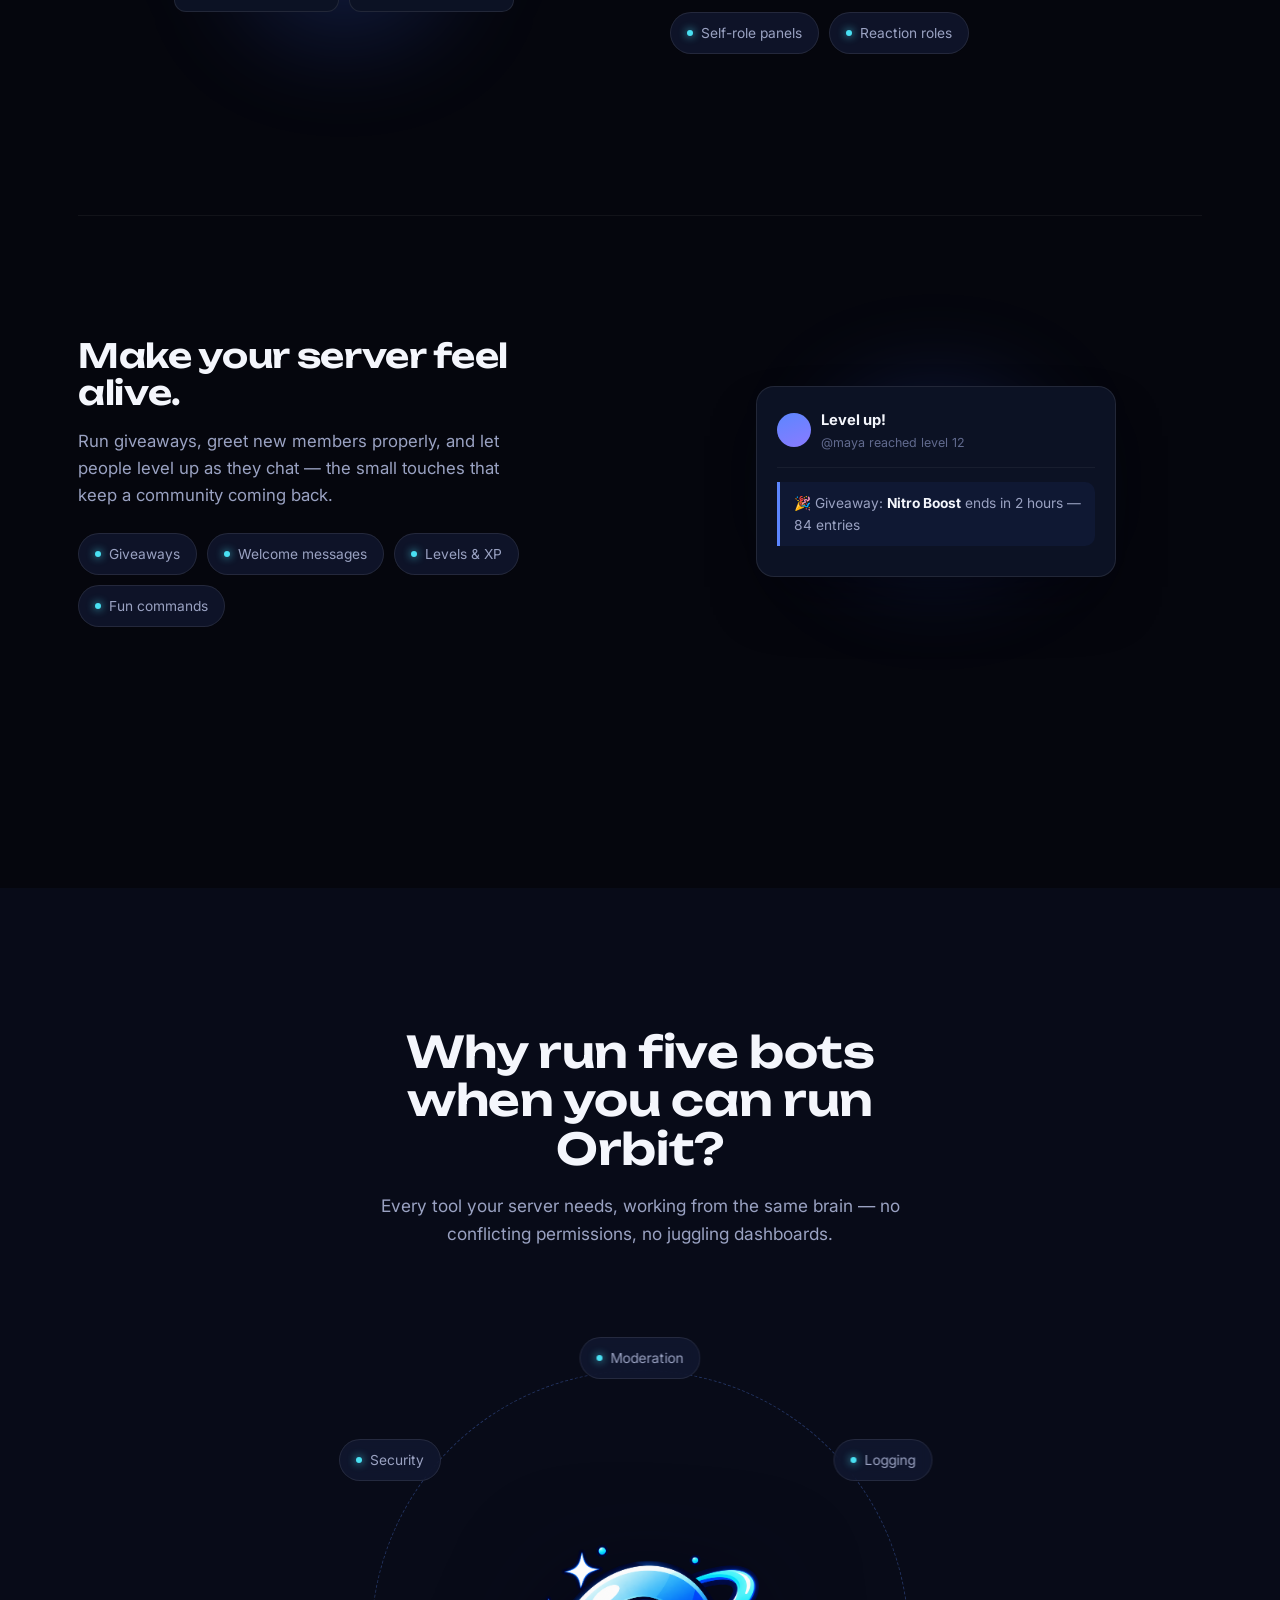
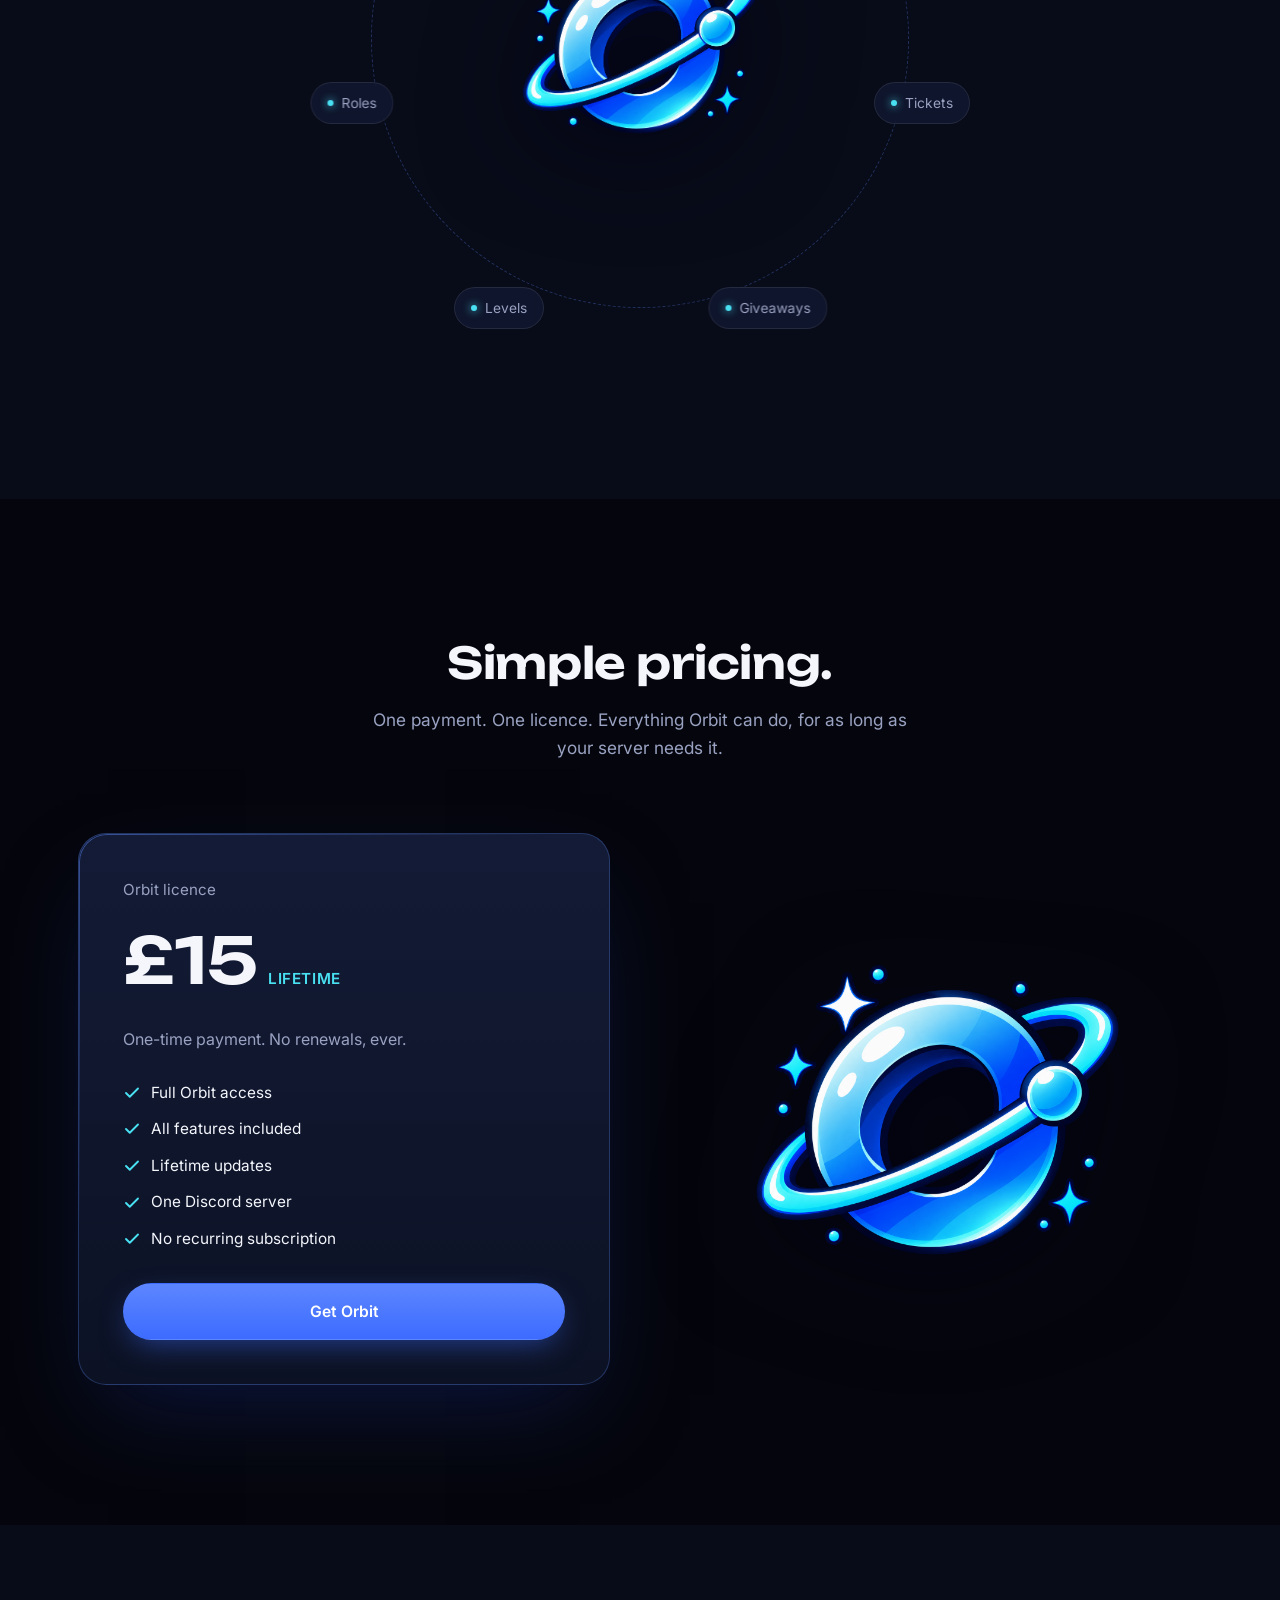
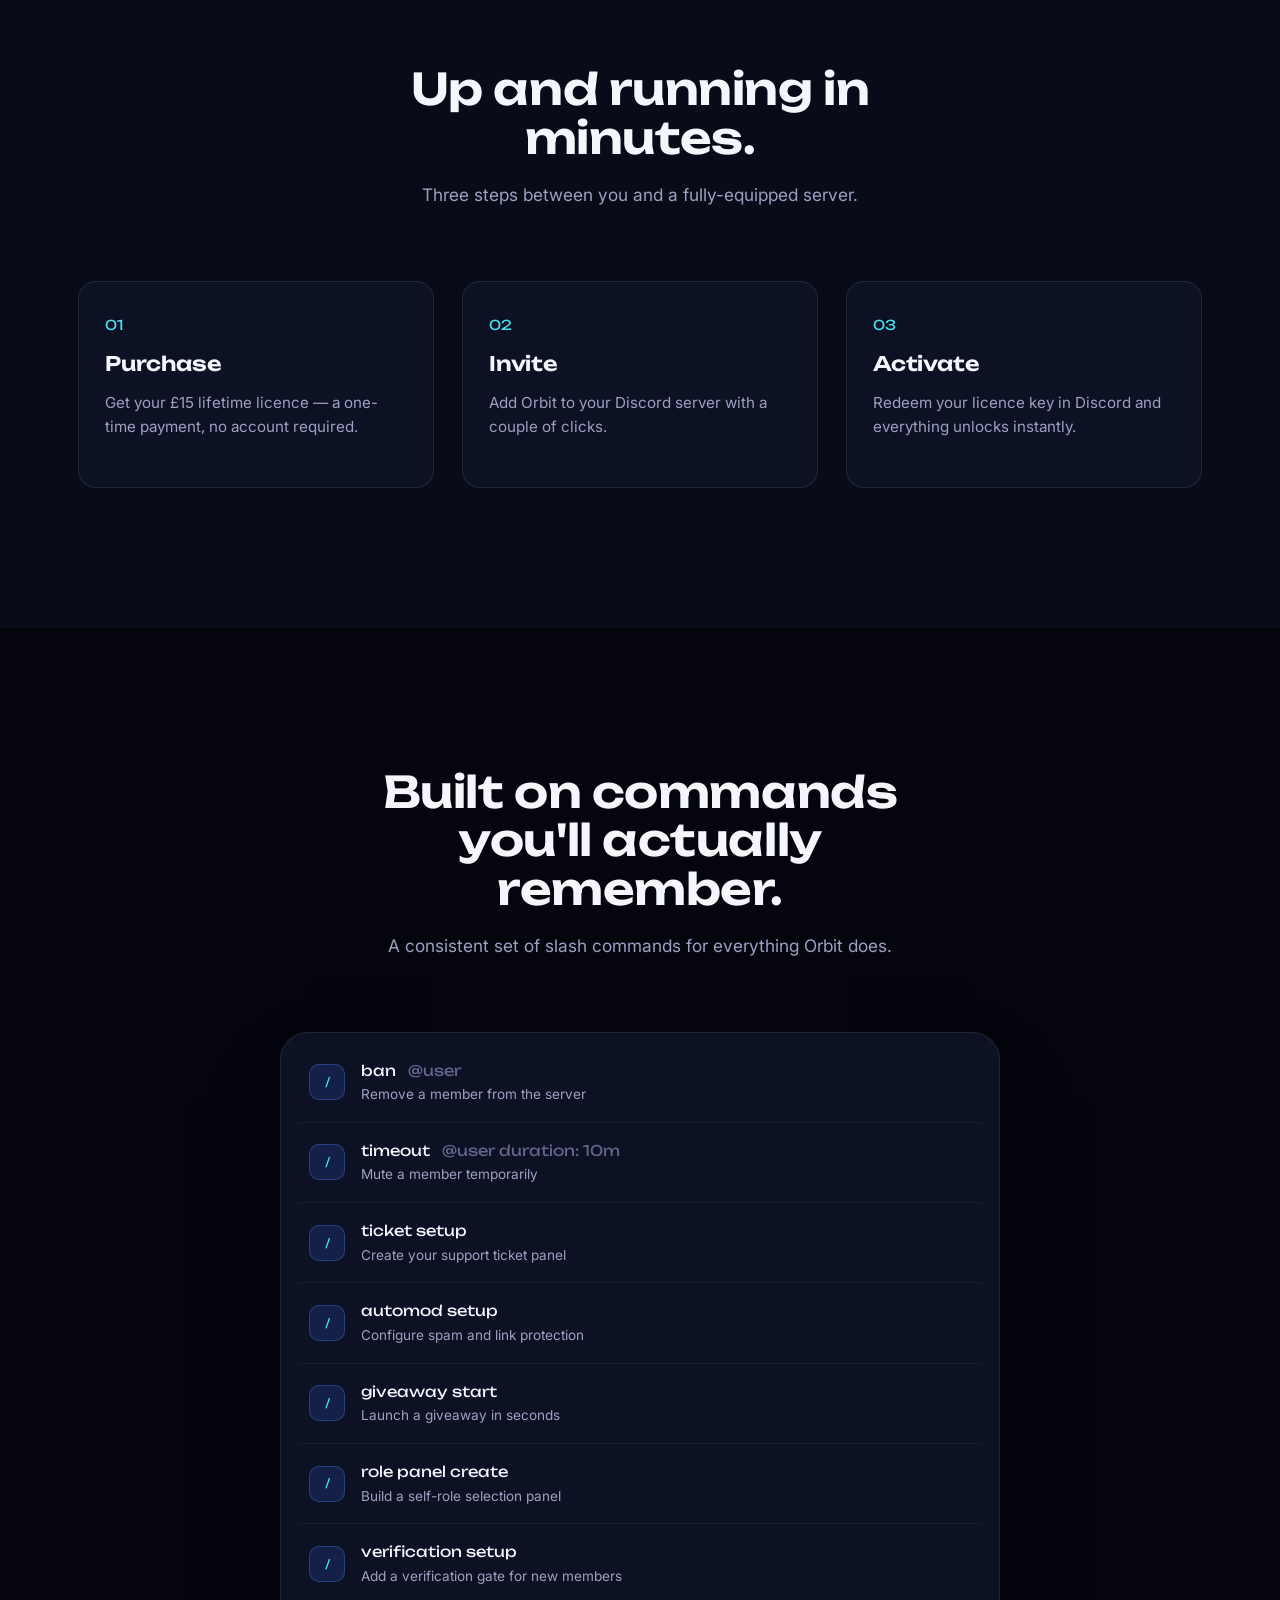
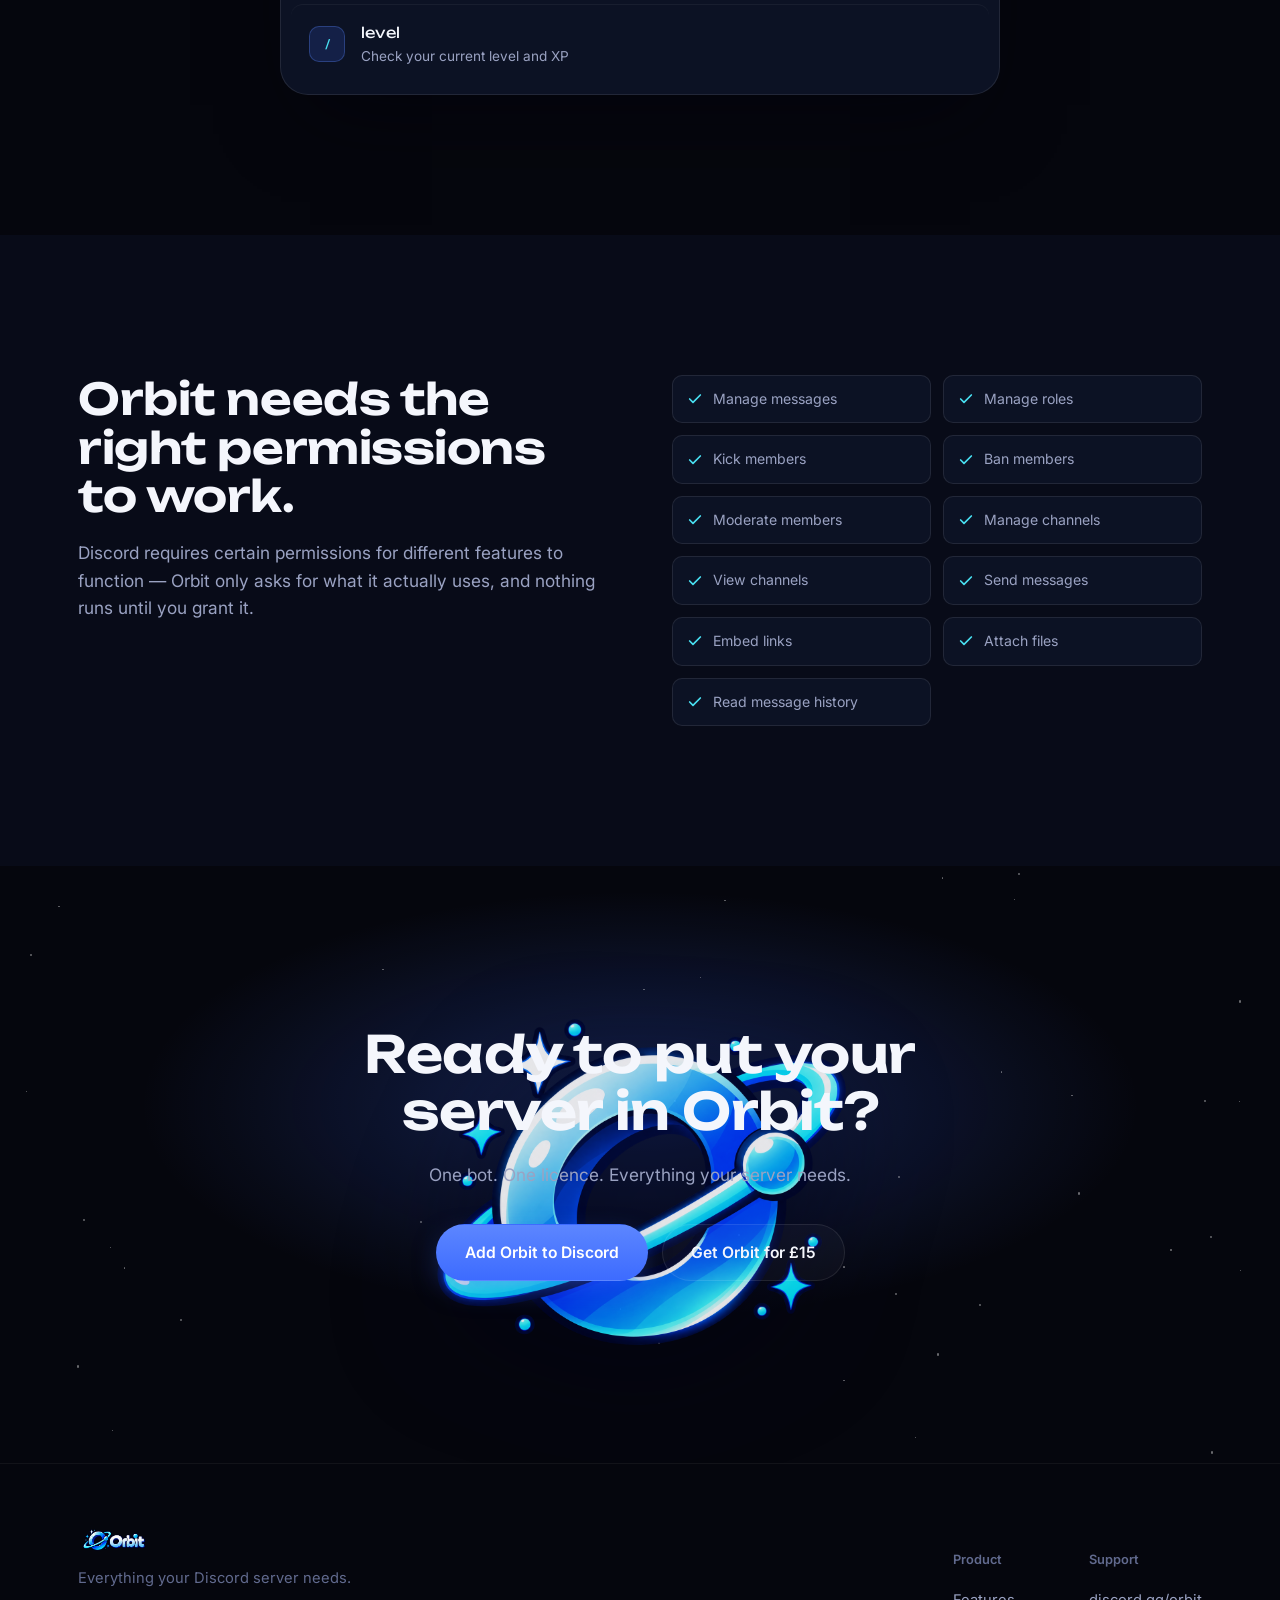
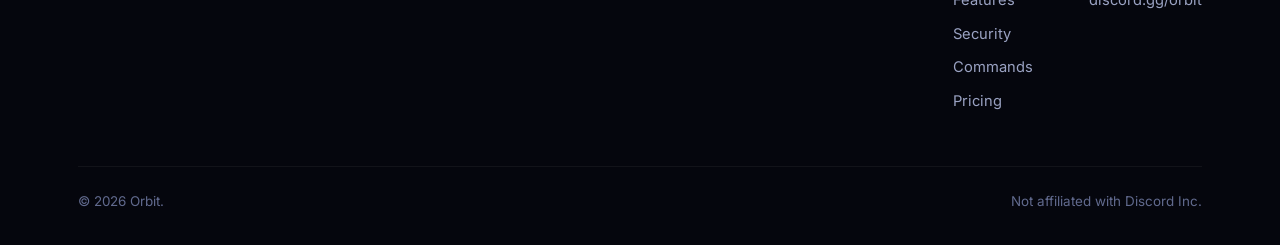
==== commit d8f1fd93: "Add files via upload" ====
--- a/index.html
+++ b/index.html
@@ -2,349 +2,378 @@
 <html lang="en">
 <head>
 <meta charset="UTF-8">
-<meta name="viewport" content="width=device-width, initial-scale=1.0">
+<meta name="viewport" content="width=device-width, initial-scale=1">
 <title>Orbit — Everything your Discord server needs</title>
-<meta name="description" content="Orbit is the all-in-one Discord bot for moderation, tickets, security, roles, giveaways and more. £15 lifetime licence, no subscription.">
-<link rel="icon" type="image/png" href="orbit-mascot.png">
+<meta name="description" content="Orbit is an all-in-one Discord bot covering moderation, tickets, security, roles, giveaways and more. £15 one-time, lifetime licence, one server, no subscription.">
+<link rel="icon" href="assets/orbit-mascot.png">
 <link rel="preconnect" href="https://fonts.googleapis.com">
 <link rel="preconnect" href="https://fonts.gstatic.com" crossorigin>
-<link href="https://fonts.googleapis.com/css2?family=Baloo+2:wght@500;600;700;800&family=Inter:wght@400;500;600;700;800&display=swap" rel="stylesheet">
+<link href="https://fonts.googleapis.com/css2?family=Inter:wght@400;500;600;700&family=Unbounded:wght@500;600;700&display=swap" rel="stylesheet">
 <link rel="stylesheet" href="style.css">
 </head>
 <body>
 
-<div class="starfield" id="starfield" aria-hidden="true"></div>
-
-<!-- NAVBAR -->
-<header class="navbar" id="navbar">
-  <div class="nav-inner">
-    <a href="#top" class="brand">
-      <img src="orbit-logo.png" alt="Orbit" class="brand-logo">
-    </a>
-    <nav class="nav-links" id="navLinks">
-      <a href="#features">Features</a>
-      <a href="#security">Security</a>
-      <a href="#commands">Commands</a>
-      <a href="#pricing">Pricing</a>
-    </nav>
-    <div class="nav-actions">
-      <a href="#" class="btn btn-primary btn-small js-invite">Add to Discord</a>
-      <button class="nav-toggle" id="navToggle" aria-label="Toggle menu" aria-expanded="false">
-        <span></span><span></span><span></span>
-      </button>
+<!-- NAV -->
+<div class="nav-wrap">
+  <nav class="nav">
+    <a href="#top" class="nav-logo"><img src="assets/orbit-logo.png" alt="Orbit"></a>
+    <ul class="nav-links" id="navLinks">
+      <li><a href="#features">Features</a></li>
+      <li><a href="#security">Security</a></li>
+      <li><a href="#commands">Commands</a></li>
+      <li><a href="#pricing">Pricing</a></li>
+    </ul>
+    <div class="nav-cta"><a href="#" class="btn btn-primary" data-action="invite">Add to Discord</a></div>
+    <button class="nav-toggle" id="navToggle" aria-label="Toggle menu" aria-expanded="false"><span></span></button>
+  </nav>
+</div>
+
+<!-- HERO -->
+<header class="hero" id="top">
+  <div class="starfield" id="heroStars"></div>
+  <div class="hero-inner">
+    <div class="hero-copy">
+      <h1>Put your server in Orbit.</h1>
+      <p class="lede">Moderation, tickets, security, roles, logging and more — all in one powerful Discord bot.</p>
+      <div class="hero-actions">
+        <a href="#" class="btn btn-primary" data-action="invite">Add Orbit to Discord</a>
+        <a href="#features" class="btn btn-ghost">Explore features</a>
+      </div>
+      <p class="hero-fineprint">£15 lifetime licence · One server · No subscription</p>
+    </div>
+    <div class="hero-stage">
+      <div class="hero-glow"></div>
+      <div class="hero-orbit-ring r2"></div>
+      <div class="hero-orbit-ring"></div>
+      <img class="hero-mascot" src="assets/orbit-mascot.png" alt="Orbit mascot, a cartoon ringed planet">
+      <div class="hero-tag t1 chip"><span class="dot"></span>Moderation</div>
+      <div class="hero-tag t2 chip"><span class="dot"></span>Security</div>
+      <div class="hero-tag t3 chip"><span class="dot"></span>Tickets</div>
+      <div class="hero-tag t4 chip"><span class="dot"></span>Giveaways</div>
     </div>
   </div>
 </header>
 
-<main id="top">
-
-  <!-- HERO -->
-  <section class="hero">
-    <div class="hero-blob hero-blob-1" aria-hidden="true"></div>
-    <div class="hero-blob hero-blob-2" aria-hidden="true"></div>
-
-    <div class="hero-inner">
-      <div class="hero-copy">
-        <span class="badge">✦ The all-in-one Discord bot</span>
-        <h1 class="hero-title">Your server.<br>One Orbit.</h1>
-        <p class="hero-sub">Moderation, tickets, security, roles, logging and more — all packed into one powerful Discord bot.</p>
-        <div class="hero-actions">
-          <a href="#" class="btn btn-primary js-invite">Add Orbit to Discord</a>
-          <a href="#features" class="btn btn-ghost">Explore Features</a>
-        </div>
-        <p class="hero-price">£15 lifetime licence · One server · No subscription</p>
-      </div>
-
-      <div class="hero-scene" aria-hidden="true">
-        <div class="ring ring-1"></div>
-        <div class="ring ring-2"></div>
-        <div class="star s1">✦</div>
-        <div class="star s2">✧</div>
-        <div class="star s3">✦</div>
-        <div class="star s4">✧</div>
-        <div class="dot d1"></div>
-        <div class="dot d2"></div>
-
-        <img src="orbit-mascot.png" alt="Orbit mascot floating in space" class="hero-mascot" id="heroMascot">
-
-        <div class="pill pill-1">🛡️ Moderation</div>
-        <div class="pill pill-2">🎟️ Tickets</div>
-        <div class="pill pill-3">🤖 AutoMod</div>
-        <div class="pill pill-4">🎭 Roles</div>
-        <div class="pill pill-5">🎉 Giveaways</div>
-      </div>
-    </div>
-
-    <div class="scroll-cue" aria-hidden="true"><span></span></div>
-  </section>
-
-  <!-- LOGO STRIP -->
-  <section class="strip reveal">
-    <p><strong>1,000+</strong> servers run better on Orbit — moderation, tickets and security in one place.</p>
-  </section>
-
-  <!-- FEATURES -->
+<main>
+
+  <!-- INTRO -->
   <section class="section" id="features">
-    <div class="section-head reveal">
-      <h2>Everything in one Orbit.</h2>
-      <p>One bot, every tool your server actually needs — nothing bolted on, nothing missing.</p>
-    </div>
-
-    <div class="feature-grid">
-      <article class="f-card f-big reveal">
-        <div class="f-icon">🛡️</div>
-        <h3>Moderation</h3>
-        <p>Warn, kick, ban, timeout, purge and full moderation history — all logged, all reversible.</p>
-        <ul class="f-tags"><li>Warn</li><li>Kick</li><li>Ban</li><li>Timeout</li><li>Purge</li></ul>
-      </article>
-
-      <article class="f-card reveal">
-        <div class="f-icon">🎟️</div>
-        <h3>Tickets</h3>
-        <p>Create, claim, rename, close and transcript support tickets in a click.</p>
-      </article>
-
-      <article class="f-card reveal">
-        <div class="f-icon">🔒</div>
-        <h3>Security</h3>
-        <p>AutoMod, link and spam protection, invite blocking, verification and honeypots.</p>
-      </article>
-
-      <article class="f-card reveal">
-        <div class="f-icon">🎭</div>
-        <h3>Roles</h3>
-        <p>Self-role panels, automatic roles and full role management.</p>
-      </article>
-
-      <article class="f-card reveal">
-        <div class="f-icon">📜</div>
-        <h3>Logging</h3>
-        <p>Track every important event in your server from one place.</p>
-      </article>
-
-      <article class="f-card f-big reveal">
-        <div class="f-icon">🎉</div>
-        <h3>Giveaways</h3>
-        <p>Start giveaways, collect entries, end them on schedule and reroll winners instantly.</p>
-        <ul class="f-tags"><li>Start</li><li>Enter</li><li>End</li><li>Reroll</li></ul>
-      </article>
-
-      <article class="f-card reveal">
-        <div class="f-icon">⚙️</div>
-        <h3>Customisation</h3>
-        <p>Custom commands and automatic responses built for your community.</p>
-      </article>
-
-      <article class="f-card reveal">
-        <div class="f-icon">✨</div>
-        <h3>Levels &amp; Fun</h3>
-        <p>XP, levels, blackjack, 8ball, coinflip, RPS and more.</p>
-      </article>
-    </div>
-  </section>
-
-  <!-- SECURITY -->
-  <section class="section split" id="security">
-    <div class="split-visual reveal" aria-hidden="true">
-      <div class="orbit-stage stage-security">
-        <div class="shield-ring"></div>
-        <img src="orbit-mascot.png" alt="" class="stage-mascot">
-        <div class="stage-shield">🛡️</div>
-        <div class="stage-chip chip-block">🚫 Link blocked</div>
-        <div class="stage-chip chip-spam">Spam detected</div>
-        <div class="stage-chip chip-verify">✓ Verified</div>
-      </div>
-    </div>
-    <div class="split-copy reveal">
-      <h2>Keep your server under control.</h2>
-      <p class="lead">Orbit automatically handles common server threats while giving staff the tools they need to step in.</p>
-      <ul class="check-list">
-        <li>AutoMod catches spam, scams and mass mentions before they spread</li>
-        <li>Link and invite protection stop unwanted promotion</li>
-        <li>Verification and honeypots filter out bots and raiders</li>
-        <li>Full moderation log so staff always know what happened</li>
-      </ul>
-    </div>
-  </section>
-
-  <!-- TICKETS -->
-  <section class="section split reverse" id="tickets-section">
-    <div class="split-copy reveal">
-      <h2>A support desk your members actually use.</h2>
-      <p class="lead">Every ticket is organised, claimable and easy to close — no more lost DMs.</p>
-      <ul class="check-list">
-        <li>Members open a ticket with one click</li>
-        <li>Staff claim, add or remove users, and rename tickets</li>
-        <li>Close with a full transcript saved automatically</li>
-      </ul>
-    </div>
-    <div class="split-visual reveal" aria-hidden="true">
-      <div class="orbit-stage stage-tickets">
-        <div class="ticket-window">
-          <div class="ticket-row"><span class="tag tag-user">User</span> opened a ticket</div>
-          <div class="ticket-row"><span class="tag tag-staff">Staff</span> claimed the ticket</div>
-          <div class="ticket-row"><span class="tag tag-done">Resolved</span> transcript saved</div>
-        </div>
-        <img src="orbit-mascot.png" alt="" class="stage-mascot ticket-mascot">
-      </div>
-    </div>
-  </section>
-
-  <!-- ROLES -->
-  <section class="section split" id="roles-section">
-    <div class="split-visual reveal" aria-hidden="true">
-      <div class="orbit-stage stage-roles">
-        <div class="ring ring-1 small"></div>
-        <img src="orbit-mascot.png" alt="" class="stage-mascot">
-        <div class="role-chip rc1">🎮 Gaming</div>
-        <div class="role-chip rc2">🎨 Art</div>
-        <div class="role-chip rc3">🎵 Music</div>
-        <div class="role-chip rc4">📢 Announcements</div>
-      </div>
-    </div>
-    <div class="split-copy reveal">
-      <h2>Roles your members pick for themselves.</h2>
-      <p class="lead">Drop in a self-role panel and let members grab the roles they want with one click.</p>
-      <ul class="check-list">
-        <li>Colourful, customisable self-role panels</li>
-        <li>Automatic roles for new members</li>
-        <li>Full role management from one place</li>
-      </ul>
+    <div class="container">
+      <div class="section-head center reveal">
+        <h2>One bot. Everything covered.</h2>
+        <p>Orbit brings the tools your Discord server needs into one place, so you can stop juggling five different bots to run one community.</p>
+      </div>
+
+      <!-- MODERATION -->
+      <div class="feature-row reveal">
+        <div class="feature-text">
+          <h3>Moderation without the mess.</h3>
+          <p>Warn, kick, ban, timeout and purge messages from one consistent set of commands, with every action logged automatically.</p>
+          <div class="feature-tags">
+            <span class="chip"><span class="dot"></span>Warn &amp; timeout</span>
+            <span class="chip"><span class="dot"></span>Case history</span>
+            <span class="chip"><span class="dot"></span>Auto-logging</span>
+          </div>
+        </div>
+        <div class="feature-visual">
+          <div class="fv-glow"></div>
+          <div class="mock-card">
+            <div class="mock-head">
+              <div class="mock-avatar"></div>
+              <div><strong>Case #482</strong><span>Timeout · 10 minutes</span></div>
+            </div>
+            <div class="mock-bar"><b>@finn</b> was timed out for spamming in #general.</div>
+            <div class="mock-bar"><b>@orbit</b> logged this action to #mod-log.</div>
+          </div>
+        </div>
+      </div>
+
+      <!-- TICKETS -->
+      <div class="feature-row reverse reveal">
+        <div class="feature-text">
+          <h3>Support, sorted.</h3>
+          <p>Members open a ticket, your team claims it, and everything's wrapped up with a transcript when it's closed. No more lost DMs.</p>
+          <div class="feature-tags">
+            <span class="chip"><span class="dot"></span>Create</span>
+            <span class="chip"><span class="dot"></span>Claim</span>
+            <span class="chip"><span class="dot"></span>Close</span>
+            <span class="chip"><span class="dot"></span>Transcript</span>
+          </div>
+        </div>
+        <div class="feature-visual">
+          <div class="fv-glow"></div>
+          <div class="mock-card offset">
+            <div class="mock-head">
+              <div class="mock-avatar"></div>
+              <div><strong>ticket-0231</strong><span>Billing question</span></div>
+            </div>
+            <div class="mock-actions">
+              <button class="on">Claim</button>
+              <button>Close</button>
+              <button>Transcript</button>
+            </div>
+          </div>
+        </div>
+      </div>
+
+      <!-- SECURITY -->
+      <div class="feature-row reveal" id="security">
+        <div class="feature-text">
+          <h3>Keep the bad stuff out.</h3>
+          <p>AutoMod, spam protection and raid defences run quietly in the background, so your server stays safe without constant babysitting.</p>
+          <div class="feature-tags">
+            <span class="chip"><span class="dot"></span>AutoMod</span>
+            <span class="chip"><span class="dot"></span>Spam protection</span>
+            <span class="chip"><span class="dot"></span>Link &amp; invite protection</span>
+            <span class="chip"><span class="dot"></span>Verification</span>
+            <span class="chip"><span class="dot"></span>Honeypots</span>
+          </div>
+        </div>
+        <div class="feature-visual mascot-bg">
+          <img class="fv-mascot" src="assets/orbit-mascot.png" alt="">
+          <svg width="140" height="160" viewBox="0 0 140 160" fill="none" style="position:relative;z-index:2;">
+            <path d="M70 4 L132 26 V78 C132 118 106 146 70 156 C34 146 8 118 8 78 V26 Z" stroke="#49e0f2" stroke-width="2.5" fill="rgba(61,107,255,.1)"/>
+            <path d="M46 80 L64 98 L96 60" stroke="#49e0f2" stroke-width="6" stroke-linecap="round" stroke-linejoin="round" fill="none"/>
+          </svg>
+        </div>
+      </div>
+
+      <!-- ROLES -->
+      <div class="feature-row reverse reveal">
+        <div class="feature-text">
+          <h3>Give your members more control.</h3>
+          <p>Set up self-role panels so people can pick colours, pronouns, games and notification roles with a single click.</p>
+          <div class="feature-tags">
+            <span class="chip"><span class="dot"></span>Self-role panels</span>
+            <span class="chip"><span class="dot"></span>Reaction roles</span>
+          </div>
+        </div>
+        <div class="feature-visual">
+          <div class="fv-glow"></div>
+          <div class="role-grid">
+            <div class="role-pill"><span class="dot" style="background:#49e0f2"></span>🎮 Gamer</div>
+            <div class="role-pill"><span class="dot" style="background:#8a7bff"></span>🎨 Artist</div>
+            <div class="role-pill"><span class="dot" style="background:#3d6bff"></span>📢 Announcements</div>
+            <div class="role-pill"><span class="dot" style="background:#5c86ff"></span>🌙 Night owl</div>
+          </div>
+        </div>
+      </div>
+
+      <!-- COMMUNITY -->
+      <div class="feature-row reveal">
+        <div class="feature-text">
+          <h3>Make your server feel alive.</h3>
+          <p>Run giveaways, greet new members properly, and let people level up as they chat — the small touches that keep a community coming back.</p>
+          <div class="feature-tags">
+            <span class="chip"><span class="dot"></span>Giveaways</span>
+            <span class="chip"><span class="dot"></span>Welcome messages</span>
+            <span class="chip"><span class="dot"></span>Levels &amp; XP</span>
+            <span class="chip"><span class="dot"></span>Fun commands</span>
+          </div>
+        </div>
+        <div class="feature-visual">
+          <div class="fv-glow"></div>
+          <div class="mock-card">
+            <div class="mock-head">
+              <div class="mock-avatar"></div>
+              <div><strong>Level up!</strong><span>@maya reached level 12</span></div>
+            </div>
+            <div class="mock-bar">🎉 Giveaway: <b>Nitro Boost</b> ends in 2 hours — 84 entries</div>
+          </div>
+        </div>
+      </div>
+    </div>
+  </section>
+
+  <!-- ONE BOT -->
+  <section class="section" style="background:var(--navy-900)">
+    <div class="container">
+      <div class="section-head center reveal">
+        <h2>Why run five bots when you can run Orbit?</h2>
+        <p>Every tool your server needs, working from the same brain — no conflicting permissions, no juggling dashboards.</p>
+      </div>
+      <div class="constellation reveal">
+        <div class="constellation-ring"></div>
+        <img class="constellation-core" src="assets/orbit-mascot.png" alt="Orbit mascot">
+        <div class="const-item" style="top:6%; left:50%;"><span class="chip"><span class="dot"></span>Moderation</span></div>
+        <div class="const-item" style="top:22%; left:88%;"><span class="chip"><span class="dot"></span>Logging</span></div>
+        <div class="const-item" style="top:60%; left:94%;"><span class="chip"><span class="dot"></span>Tickets</span></div>
+        <div class="const-item" style="top:92%; left:70%;"><span class="chip"><span class="dot"></span>Giveaways</span></div>
+        <div class="const-item" style="top:92%; left:28%;"><span class="chip"><span class="dot"></span>Levels</span></div>
+        <div class="const-item" style="top:60%; left:5%;"><span class="chip"><span class="dot"></span>Roles</span></div>
+        <div class="const-item" style="top:22%; left:11%;"><span class="chip"><span class="dot"></span>Security</span></div>
+      </div>
+    </div>
+  </section>
+
+  <!-- PRICING -->
+  <section class="section" id="pricing">
+    <div class="container">
+      <div class="section-head center reveal">
+        <h2>Simple pricing.</h2>
+        <p>One payment. One licence. Everything Orbit can do, for as long as your server needs it.</p>
+      </div>
+      <div class="pricing-wrap reveal">
+        <div class="price-card">
+          <div class="price-tag-label">Orbit licence</div>
+          <div class="price-amount"><span class="num">£15</span><span class="term">LIFETIME</span></div>
+          <p class="price-sub">One-time payment. No renewals, ever.</p>
+          <ul class="price-list">
+            <li><svg width="18" height="18" viewBox="0 0 24 24" fill="none"><path d="M4 12l5 5L20 6" stroke="currentColor" stroke-width="2.5" stroke-linecap="round" stroke-linejoin="round"/></svg>Full Orbit access</li>
+            <li><svg width="18" height="18" viewBox="0 0 24 24" fill="none"><path d="M4 12l5 5L20 6" stroke="currentColor" stroke-width="2.5" stroke-linecap="round" stroke-linejoin="round"/></svg>All features included</li>
+            <li><svg width="18" height="18" viewBox="0 0 24 24" fill="none"><path d="M4 12l5 5L20 6" stroke="currentColor" stroke-width="2.5" stroke-linecap="round" stroke-linejoin="round"/></svg>Lifetime updates</li>
+            <li><svg width="18" height="18" viewBox="0 0 24 24" fill="none"><path d="M4 12l5 5L20 6" stroke="currentColor" stroke-width="2.5" stroke-linecap="round" stroke-linejoin="round"/></svg>One Discord server</li>
+            <li><svg width="18" height="18" viewBox="0 0 24 24" fill="none"><path d="M4 12l5 5L20 6" stroke="currentColor" stroke-width="2.5" stroke-linecap="round" stroke-linejoin="round"/></svg>No recurring subscription</li>
+          </ul>
+          <a href="#" class="btn btn-primary btn-block" data-action="stripe">Get Orbit</a>
+        </div>
+        <div class="pricing-visual">
+          <div class="fv-glow" style="position:absolute;"></div>
+          <img src="assets/orbit-mascot.png" alt="Orbit mascot">
+        </div>
+      </div>
     </div>
   </section>
 
   <!-- HOW IT WORKS -->
-  <section class="section" id="how">
-    <div class="section-head reveal">
-      <h2>Up and running in three steps.</h2>
-    </div>
-    <div class="steps">
-      <div class="step reveal">
-        <div class="step-num">1</div>
-        <h3>Purchase</h3>
-        <p>Get your Orbit lifetime licence for £15.</p>
-      </div>
-      <div class="step reveal">
-        <div class="step-num">2</div>
-        <h3>Add Orbit</h3>
-        <p>Invite Orbit to your Discord server.</p>
-      </div>
-      <div class="step reveal">
-        <div class="step-num">3</div>
-        <h3>Activate</h3>
-        <p>Redeem your licence key and you're ready to go.</p>
+  <section class="section" style="background:var(--navy-900)">
+    <div class="container">
+      <div class="section-head center reveal">
+        <h2>Up and running in minutes.</h2>
+        <p>Three steps between you and a fully-equipped server.</p>
+      </div>
+      <div class="steps reveal">
+        <div class="step">
+          <span class="step-no">01</span>
+          <h4>Purchase</h4>
+          <p>Get your £15 lifetime licence — a one-time payment, no account required.</p>
+        </div>
+        <div class="step">
+          <span class="step-no">02</span>
+          <h4>Invite</h4>
+          <p>Add Orbit to your Discord server with a couple of clicks.</p>
+        </div>
+        <div class="step">
+          <span class="step-no">03</span>
+          <h4>Activate</h4>
+          <p>Redeem your licence key in Discord and everything unlocks instantly.</p>
+        </div>
       </div>
     </div>
   </section>
 
   <!-- COMMANDS -->
   <section class="section" id="commands">
-    <div class="section-head reveal">
-      <h2>Feels like Discord, because it lives in Discord.</h2>
-      <p>Every command is a native slash command — no dashboards to dig through.</p>
-    </div>
-    <div class="discord-window reveal">
-      <div class="discord-titlebar"><span></span><span></span><span></span></div>
-      <div class="discord-msg"><span class="dm-cmd">/ban</span> @user reason: spam</div>
-      <div class="discord-msg"><span class="dm-cmd">/timeout</span> @user duration: 10m</div>
-      <div class="discord-msg"><span class="dm-cmd">/ticket</span> setup</div>
-      <div class="discord-msg"><span class="dm-cmd">/automod</span> setup</div>
-      <div class="discord-msg"><span class="dm-cmd">/giveaway</span> start</div>
-      <div class="discord-msg"><span class="dm-cmd">/roles</span> panel create</div>
-      <div class="discord-msg"><span class="dm-cmd">/level</span></div>
+    <div class="container">
+      <div class="section-head center reveal">
+        <h2>Built on commands you'll actually remember.</h2>
+        <p>A consistent set of slash commands for everything Orbit does.</p>
+      </div>
+      <div class="command-panel reveal">
+        <div class="command-row">
+          <div class="command-icon">/</div>
+          <div class="command-main"><div class="cmd">ban <span>@user</span></div><div class="desc">Remove a member from the server</div></div>
+        </div>
+        <div class="command-row">
+          <div class="command-icon">/</div>
+          <div class="command-main"><div class="cmd">timeout <span>@user duration: 10m</span></div><div class="desc">Mute a member temporarily</div></div>
+        </div>
+        <div class="command-row">
+          <div class="command-icon">/</div>
+          <div class="command-main"><div class="cmd">ticket setup</div><div class="desc">Create your support ticket panel</div></div>
+        </div>
+        <div class="command-row">
+          <div class="command-icon">/</div>
+          <div class="command-main"><div class="cmd">automod setup</div><div class="desc">Configure spam and link protection</div></div>
+        </div>
+        <div class="command-row">
+          <div class="command-icon">/</div>
+          <div class="command-main"><div class="cmd">giveaway start</div><div class="desc">Launch a giveaway in seconds</div></div>
+        </div>
+        <div class="command-row">
+          <div class="command-icon">/</div>
+          <div class="command-main"><div class="cmd">role panel create</div><div class="desc">Build a self-role selection panel</div></div>
+        </div>
+        <div class="command-row">
+          <div class="command-icon">/</div>
+          <div class="command-main"><div class="cmd">verification setup</div><div class="desc">Add a verification gate for new members</div></div>
+        </div>
+        <div class="command-row">
+          <div class="command-icon">/</div>
+          <div class="command-main"><div class="cmd">level</div><div class="desc">Check your current level and XP</div></div>
+        </div>
+      </div>
     </div>
   </section>
 
   <!-- PERMISSIONS -->
-  <section class="section" id="permissions">
-    <div class="section-head reveal">
-      <h2>Orbit needs permissions to do its job.</h2>
-      <p>Nothing hidden — here's exactly what Orbit asks for, and why.</p>
-    </div>
-    <div class="perm-grid reveal">
-      <div class="perm"><span>Manage Messages</span><small>Purge spam and clean up channels</small></div>
-      <div class="perm"><span>Manage Roles</span><small>Run self-role panels and automatic roles</small></div>
-      <div class="perm"><span>Kick Members</span><small>Remove disruptive members</small></div>
-      <div class="perm"><span>Ban Members</span><small>Enforce your rules</small></div>
-      <div class="perm"><span>Moderate Members</span><small>Timeout members who break the rules</small></div>
-      <div class="perm"><span>Manage Channels</span><small>Set up ticket and log channels</small></div>
-      <div class="perm"><span>View Channels</span><small>Read activity to keep AutoMod working</small></div>
-      <div class="perm"><span>Send Messages</span><small>Reply, log and confirm actions</small></div>
-      <div class="perm"><span>Embed Links</span><small>Show clean, readable embeds</small></div>
-      <div class="perm"><span>Attach Files</span><small>Deliver ticket transcripts</small></div>
-      <div class="perm"><span>Read Message History</span><small>Build transcripts and context</small></div>
-    </div>
-  </section>
-
-  <!-- PRICING -->
-  <section class="section" id="pricing">
-    <div class="section-head reveal">
-      <h2>One Orbit. One licence.</h2>
-    </div>
-    <div class="pricing-wrap reveal">
-      <div class="price-mascot-wrap" aria-hidden="true">
-        <img src="orbit-mascot.png" alt="" class="price-mascot">
-        <div class="dot d1"></div>
-        <div class="dot d2"></div>
-      </div>
-      <div class="price-card">
-        <span class="price-tag">Lifetime</span>
-        <div class="price-amount">£15</div>
-        <p class="price-note">One-time payment · one server</p>
-        <ul class="price-list">
-          <li>✓ Full Orbit bot</li>
-          <li>✓ All features, no tiers</li>
-          <li>✓ Lifetime access</li>
-          <li>✓ One Discord server</li>
-          <li>✓ Future updates included</li>
-        </ul>
-        <ul class="price-list price-list-no">
-          <li>✕ No monthly subscription</li>
-          <li>✕ No recurring payments</li>
-          <li>✕ No feature tiers</li>
-        </ul>
-        <a href="#" class="btn btn-primary btn-full js-checkout">Get Orbit</a>
+  <section class="section" style="background:var(--navy-900)">
+    <div class="container">
+      <div class="perm-wrap reveal">
+        <div class="section-head" style="margin-bottom:0;">
+          <h2>Orbit needs the right permissions to work.</h2>
+          <p>Discord requires certain permissions for different features to function — Orbit only asks for what it actually uses, and nothing runs until you grant it.</p>
+        </div>
+        <div class="perm-list">
+          <div class="perm-item"><svg width="16" height="16" viewBox="0 0 24 24" fill="none"><path d="M4 12l5 5L20 6" stroke="currentColor" stroke-width="2.5" stroke-linecap="round" stroke-linejoin="round"/></svg>Manage messages</div>
+          <div class="perm-item"><svg width="16" height="16" viewBox="0 0 24 24" fill="none"><path d="M4 12l5 5L20 6" stroke="currentColor" stroke-width="2.5" stroke-linecap="round" stroke-linejoin="round"/></svg>Manage roles</div>
+          <div class="perm-item"><svg width="16" height="16" viewBox="0 0 24 24" fill="none"><path d="M4 12l5 5L20 6" stroke="currentColor" stroke-width="2.5" stroke-linecap="round" stroke-linejoin="round"/></svg>Kick members</div>
+          <div class="perm-item"><svg width="16" height="16" viewBox="0 0 24 24" fill="none"><path d="M4 12l5 5L20 6" stroke="currentColor" stroke-width="2.5" stroke-linecap="round" stroke-linejoin="round"/></svg>Ban members</div>
+          <div class="perm-item"><svg width="16" height="16" viewBox="0 0 24 24" fill="none"><path d="M4 12l5 5L20 6" stroke="currentColor" stroke-width="2.5" stroke-linecap="round" stroke-linejoin="round"/></svg>Moderate members</div>
+          <div class="perm-item"><svg width="16" height="16" viewBox="0 0 24 24" fill="none"><path d="M4 12l5 5L20 6" stroke="currentColor" stroke-width="2.5" stroke-linecap="round" stroke-linejoin="round"/></svg>Manage channels</div>
+          <div class="perm-item"><svg width="16" height="16" viewBox="0 0 24 24" fill="none"><path d="M4 12l5 5L20 6" stroke="currentColor" stroke-width="2.5" stroke-linecap="round" stroke-linejoin="round"/></svg>View channels</div>
+          <div class="perm-item"><svg width="16" height="16" viewBox="0 0 24 24" fill="none"><path d="M4 12l5 5L20 6" stroke="currentColor" stroke-width="2.5" stroke-linecap="round" stroke-linejoin="round"/></svg>Send messages</div>
+          <div class="perm-item"><svg width="16" height="16" viewBox="0 0 24 24" fill="none"><path d="M4 12l5 5L20 6" stroke="currentColor" stroke-width="2.5" stroke-linecap="round" stroke-linejoin="round"/></svg>Embed links</div>
+          <div class="perm-item"><svg width="16" height="16" viewBox="0 0 24 24" fill="none"><path d="M4 12l5 5L20 6" stroke="currentColor" stroke-width="2.5" stroke-linecap="round" stroke-linejoin="round"/></svg>Attach files</div>
+          <div class="perm-item"><svg width="16" height="16" viewBox="0 0 24 24" fill="none"><path d="M4 12l5 5L20 6" stroke="currentColor" stroke-width="2.5" stroke-linecap="round" stroke-linejoin="round"/></svg>Read message history</div>
+        </div>
       </div>
     </div>
   </section>
 
   <!-- FINAL CTA -->
   <section class="final-cta">
-    <div class="ring ring-1 cta-ring"></div>
-    <div class="star s1">✦</div>
-    <div class="star s2">✧</div>
-    <img src="orbit-mascot.png" alt="" class="cta-mascot" aria-hidden="true">
-    <div class="final-cta-inner reveal">
+    <div class="starfield" id="ctaStars"></div>
+    <img class="hero-mascot" src="assets/orbit-mascot.png" alt="Orbit mascot">
+    <div class="container final-cta-inner reveal">
       <h2>Ready to put your server in Orbit?</h2>
       <p>One bot. One licence. Everything your server needs.</p>
-      <a href="#" class="btn btn-primary btn-lg js-invite">Add Orbit to Discord</a>
+      <div class="hero-actions">
+        <a href="#" class="btn btn-primary" data-action="invite">Add Orbit to Discord</a>
+        <a href="#" class="btn btn-ghost" data-action="stripe">Get Orbit for £15</a>
+      </div>
     </div>
   </section>
 
 </main>
 
 <!-- FOOTER -->
-<footer class="footer">
-  <div class="footer-inner">
-    <div class="footer-brand">
-      <img src="orbit-logo.png" alt="Orbit" class="footer-logo">
-      <p>Everything your Discord server needs.</p>
-    </div>
-    <div class="footer-links">
-      <div>
-        <h4>Site</h4>
-        <a href="#features">Features</a>
-        <a href="#security">Security</a>
-        <a href="#commands">Commands</a>
-        <a href="#pricing">Pricing</a>
-      </div>
-      <div>
-        <h4>Support</h4>
-        <a href="#" class="js-support">Discord Server</a>
-      </div>
+<footer class="site-footer">
+  <div class="container">
+    <div class="footer-top">
+      <div class="footer-brand">
+        <img src="assets/orbit-logo.png" alt="Orbit">
+        <p>Everything your Discord server needs.</p>
+      </div>
+      <div class="footer-links">
+        <div class="footer-col">
+          <h5>Product</h5>
+          <a href="#features">Features</a>
+          <a href="#security">Security</a>
+          <a href="#commands">Commands</a>
+          <a href="#pricing">Pricing</a>
+        </div>
+        <div class="footer-col">
+          <h5>Support</h5>
+          <a href="#" data-action="support">discord.gg/orbit</a>
+        </div>
+      </div>
+    </div>
+    <div class="footer-bottom">
+      <span>&copy; <span id="year"></span> Orbit.</span>
+      <span>Not affiliated with Discord Inc.</span>
     </div>
   </div>
-  <p class="footer-copy">© 2026 Orbit. Not affiliated with Discord Inc.</p>
 </footer>
 
 <script src="script.js"></script>
--- a/style.css
+++ b/style.css
@@ -1,700 +1,853 @@
-/* ==========================================================
-   ORBIT — brand stylesheet
-   ========================================================== */
+/* =========================================================
+   ORBIT — stylesheet
+   ========================================================= */
 
 :root{
-  --void:        #060a1f;
-  --navy:        #0c1230;
-  --navy-soft:   #121a42;
-  --panel:       #141d4a;
-  --orbit-blue:  #3d6bff;
-  --orbit-blue-2:#5c86ff;
-  --cyan:        #4fe0f0;
-  --purple:      #9b6bff;
-  --ink:         #f6f8ff;
-  --ink-dim:     #aab3da;
-  --ink-dimmer:  #7883b3;
-  --line:        rgba(255,255,255,0.08);
-
-  --font-display: 'Baloo 2', system-ui, sans-serif;
-  --font-body: 'Inter', system-ui, sans-serif;
-
-  --radius-blob: 42% 58% 61% 39% / 45% 40% 60% 55%;
-  --shadow-glow: 0 20px 60px rgba(61,107,255,0.35);
-}
-
-*, *::before, *::after{ box-sizing: border-box; }
-html{ scroll-behavior: smooth; }
+  /* colour */
+  --void:        #05060d;
+  --navy-900:    #080b18;
+  --navy-800:    #0c1224;
+  --navy-700:    #131b36;
+  --line:        rgba(255,255,255,.09);
+  --line-soft:   rgba(255,255,255,.05);
+
+  --blue:        #3d6bff;
+  --blue-bright: #5c86ff;
+  --blue-deep:   #1c2f7a;
+  --cyan:        #49e0f2;
+  --purple:      #8a7bff;
+
+  --white:       #f4f6fc;
+  --muted:       #9aa2c2;
+  --muted-dim:   #616a8e;
+
+  --radius-lg:   28px;
+  --radius-md:   18px;
+  --radius-sm:   12px;
+
+  --container:   1180px;
+  --nav-h:       76px;
+
+  --ease:        cubic-bezier(.2,.7,.2,1);
+}
+
+*,*::before,*::after{ box-sizing:border-box; }
+html{ scroll-behavior:smooth; }
 
 @media (prefers-reduced-motion: reduce){
-  html{ scroll-behavior: auto; }
-  *, *::before, *::after{ animation-duration: 0.001ms !important; animation-iteration-count: 1 !important; transition-duration: 0.001ms !important; }
+  html{ scroll-behavior:auto; }
+  *,*::before,*::after{ animation-duration:.001ms !important; animation-iteration-count:1 !important; transition-duration:.001ms !important; }
 }
 
 body{
   margin:0;
-  background: var(--void);
-  color: var(--ink);
-  font-family: var(--font-body);
-  line-height: 1.55;
-  -webkit-font-smoothing: antialiased;
-  overflow-x: hidden;
-}
-
-h1,h2,h3{
-  font-family: var(--font-display);
-  font-weight: 700;
-  line-height: 1.1;
-  margin: 0 0 0.5em;
-  color: var(--ink);
-}
-
-p{ margin: 0 0 1em; color: var(--ink-dim); }
-
-a{ color: inherit; text-decoration: none; }
-
-img{ max-width: 100%; display: block; }
-
-ul{ list-style: none; margin: 0; padding: 0; }
+  background:var(--void);
+  color:var(--white);
+  font-family:'Inter', sans-serif;
+  font-size:16px;
+  line-height:1.6;
+  -webkit-font-smoothing:antialiased;
+  overflow-x:hidden;
+}
+
+img{ max-width:100%; display:block; }
+a{ color:inherit; text-decoration:none; }
+ul{ list-style:none; margin:0; padding:0; }
+button{ font:inherit; cursor:pointer; }
+
+h1,h2,h3,h4{
+  font-family:'Unbounded', 'Inter', sans-serif;
+  font-weight:600;
+  line-height:1.12;
+  margin:0;
+  letter-spacing:-0.01em;
+}
+
+.container{
+  width:100%;
+  max-width:var(--container);
+  margin-inline:auto;
+  padding-inline:28px;
+}
+
+.eyebrow-label{ color:var(--cyan); } /* unused placeholder guard */
+
+::selection{ background:var(--blue); color:#fff; }
 
 :focus-visible{
-  outline: 3px solid var(--cyan);
-  outline-offset: 3px;
-  border-radius: 4px;
+  outline:2px solid var(--cyan);
+  outline-offset:3px;
+  border-radius:6px;
+}
+
+/* ---------------------------------------------------------
+   Shared decorative bits
+   --------------------------------------------------------- */
+
+.starfield{
+  position:absolute;
+  inset:0;
+  pointer-events:none;
+  overflow:hidden;
+}
+.star{
+  position:absolute;
+  width:2px; height:2px;
+  background:#fff;
+  border-radius:50%;
+  animation:twinkle var(--dur,4s) ease-in-out infinite;
+  animation-delay:var(--delay,0s);
+  opacity:.4;
+}
+@keyframes twinkle{
+  0%,100%{ opacity:.15; transform:scale(1); }
+  50%{ opacity:.9; transform:scale(1.4); }
+}
+
+.glow-blob{
+  position:absolute;
+  border-radius:50%;
+  filter:blur(90px);
+  pointer-events:none;
+}
+
+.ring{
+  position:absolute;
+  border:1px solid rgba(93,140,255,.35);
+  border-radius:50%;
+  box-shadow:0 0 40px rgba(61,107,255,.12) inset;
 }
 
 .section{
-  position: relative;
-  max-width: 1180px;
-  margin: 0 auto;
-  padding: 120px 32px;
+  position:relative;
+  padding:140px 0;
+}
+@media (max-width:900px){
+  .section{ padding:96px 0; }
 }
 
 .section-head{
-  max-width: 640px;
-  margin: 0 auto 56px;
-  text-align: center;
-}
-.section-head h2{ font-size: clamp(1.9rem, 3.2vw, 2.6rem); }
-.section-head p{ font-size: 1.05rem; }
-
-/* ---------- starfield ---------- */
-.starfield{
-  position: fixed;
-  inset: 0;
-  z-index: 0;
-  pointer-events: none;
-  background: var(--void);
-}
-.starfield .twinkle{
-  position: absolute;
-  background: #fff;
-  border-radius: 50%;
-  opacity: 0.5;
-  animation: twinkle 4s ease-in-out infinite;
-}
-@keyframes twinkle{
-  0%, 100%{ opacity: 0.15; }
-  50%{ opacity: 0.9; }
-}
-
-main, .navbar, .footer{ position: relative; z-index: 1; }
-
-/* ---------- buttons ---------- */
+  max-width:620px;
+  margin-bottom:72px;
+}
+.section-head.center{
+  margin-inline:auto;
+  text-align:center;
+}
+.section-head h2{
+  font-size:clamp(2rem, 3.4vw, 2.75rem);
+  margin-bottom:18px;
+}
+.section-head p{
+  color:var(--muted);
+  font-size:1.08rem;
+  max-width:52ch;
+}
+.section-head.center p{ margin-inline:auto; }
+
+.reveal{
+  opacity:0;
+  transform:translateY(24px);
+  transition:opacity .8s var(--ease), transform .8s var(--ease);
+}
+.reveal.is-visible{
+  opacity:1;
+  transform:translateY(0);
+}
+
+/* buttons */
 .btn{
-  display: inline-flex;
-  align-items: center;
-  justify-content: center;
-  gap: 8px;
-  padding: 15px 28px;
-  border-radius: 999px;
-  font-family: var(--font-display);
-  font-weight: 600;
-  font-size: 1rem;
-  border: none;
-  cursor: pointer;
-  transition: transform 0.18s ease, box-shadow 0.18s ease;
-  white-space: nowrap;
+  display:inline-flex;
+  align-items:center;
+  justify-content:center;
+  gap:8px;
+  padding:15px 28px;
+  border-radius:999px;
+  font-weight:600;
+  font-size:.98rem;
+  border:1px solid transparent;
+  transition:transform .25s var(--ease), box-shadow .25s var(--ease), background .25s var(--ease), border-color .25s var(--ease);
+  white-space:nowrap;
 }
 .btn-primary{
-  background: linear-gradient(135deg, var(--orbit-blue), var(--cyan));
-  color: #04081a;
-  box-shadow: 0 10px 30px rgba(61,107,255,0.4);
-}
-.btn-primary:hover{ transform: translateY(-3px); box-shadow: 0 16px 36px rgba(61,107,255,0.55); }
+  background:linear-gradient(180deg, var(--blue-bright), var(--blue));
+  color:#fff;
+  box-shadow:0 10px 30px -8px rgba(61,107,255,.55);
+}
+.btn-primary:hover{
+  transform:translateY(-2px);
+  box-shadow:0 16px 36px -8px rgba(61,107,255,.7);
+}
 .btn-ghost{
-  background: rgba(255,255,255,0.05);
-  color: var(--ink);
-  border: 1px solid var(--line);
-}
-.btn-ghost:hover{ transform: translateY(-3px); background: rgba(255,255,255,0.09); }
-.btn-small{ padding: 10px 18px; font-size: 0.9rem; }
-.btn-lg{ padding: 19px 38px; font-size: 1.15rem; }
-.btn-full{ width: 100%; }
-
-/* ---------- navbar ---------- */
-.navbar{
-  position: sticky;
-  top: 0;
-  z-index: 50;
-  background: rgba(6,10,31,0.75);
-  backdrop-filter: blur(14px);
-  border-bottom: 1px solid var(--line);
-}
-.nav-inner{
-  max-width: 1180px;
-  margin: 0 auto;
-  padding: 14px 32px;
-  display: flex;
-  align-items: center;
-  justify-content: space-between;
-  gap: 24px;
-}
-.brand{ display: flex; align-items: center; }
-.brand-logo{ height: 34px; width: auto; }
+  background:rgba(255,255,255,.03);
+  color:var(--white);
+  border-color:var(--line);
+}
+.btn-ghost:hover{
+  background:rgba(255,255,255,.07);
+  transform:translateY(-2px);
+}
+.btn-block{ width:100%; }
+
+/* chips / badges */
+.chip{
+  display:inline-flex;
+  align-items:center;
+  gap:8px;
+  padding:9px 16px;
+  border-radius:999px;
+  background:rgba(19,27,54,.7);
+  border:1px solid var(--line);
+  font-size:.86rem;
+  color:var(--muted);
+  backdrop-filter:blur(6px);
+}
+.chip .dot{
+  width:6px; height:6px; border-radius:50%;
+  background:var(--cyan);
+  box-shadow:0 0 8px var(--cyan);
+  flex-shrink:0;
+}
+
+/* ---------------------------------------------------------
+   Navbar
+   --------------------------------------------------------- */
+.nav-wrap{
+  position:fixed;
+  top:18px; left:0; right:0;
+  z-index:100;
+  display:flex;
+  justify-content:center;
+  padding-inline:20px;
+}
+.nav{
+  width:100%;
+  max-width:920px;
+  display:flex;
+  align-items:center;
+  justify-content:space-between;
+  gap:24px;
+  padding:10px 12px 10px 20px;
+  background:rgba(9,13,26,.72);
+  border:1px solid var(--line);
+  border-radius:20px;
+  backdrop-filter:blur(16px);
+  -webkit-backdrop-filter:blur(16px);
+}
+.nav-logo{ display:flex; align-items:center; }
+.nav-logo img{ height:26px; width:auto; }
+
 .nav-links{
-  display: flex;
-  gap: 34px;
-  font-weight: 600;
-  font-size: 0.95rem;
-}
-.nav-links a{ color: var(--ink-dim); transition: color 0.15s ease; }
-.nav-links a:hover{ color: var(--ink); }
-.nav-actions{ display: flex; align-items: center; gap: 14px; }
+  display:flex;
+  align-items:center;
+  gap:6px;
+}
+.nav-links a{
+  padding:9px 14px;
+  border-radius:12px;
+  font-size:.92rem;
+  color:var(--muted);
+  transition:color .2s, background .2s;
+}
+.nav-links a:hover{ color:var(--white); background:rgba(255,255,255,.05); }
+
+.nav-cta .btn{ padding:11px 22px; font-size:.9rem; }
+
 .nav-toggle{
-  display: none;
-  flex-direction: column;
-  gap: 5px;
-  background: none;
-  border: none;
-  cursor: pointer;
-  padding: 6px;
-}
-.nav-toggle span{
-  width: 22px; height: 2px; background: var(--ink); border-radius: 2px;
-}
-
-/* ---------- hero ---------- */
+  display:none;
+  width:38px; height:38px;
+  align-items:center; justify-content:center;
+  background:transparent;
+  border:1px solid var(--line);
+  border-radius:10px;
+  color:var(--white);
+}
+.nav-toggle span,
+.nav-toggle span::before,
+.nav-toggle span::after{
+  content:'';
+  display:block;
+  width:16px; height:2px;
+  background:currentColor;
+  position:relative;
+  transition:transform .25s;
+}
+.nav-toggle span::before{ position:absolute; top:-5px; }
+.nav-toggle span::after{ position:absolute; top:5px; }
+
+@media (max-width:760px){
+  .nav-links{
+    position:absolute;
+    top:calc(100% + 10px);
+    left:0; right:0;
+    flex-direction:column;
+    align-items:stretch;
+    background:rgba(9,13,26,.96);
+    border:1px solid var(--line);
+    border-radius:16px;
+    padding:10px;
+    gap:2px;
+    display:none;
+  }
+  .nav-links.open{ display:flex; }
+  .nav-links a{ padding:12px 14px; }
+  .nav-cta{ display:none; }
+  .nav-toggle{ display:flex; }
+}
+
+/* ---------------------------------------------------------
+   Hero
+   --------------------------------------------------------- */
 .hero{
-  position: relative;
-  padding: 76px 32px 40px;
-  overflow: hidden;
-}
+  position:relative;
+  min-height:100vh;
+  display:flex;
+  align-items:center;
+  padding-top:var(--nav-h);
+  overflow:hidden;
+  background:
+    radial-gradient(ellipse 60% 50% at 78% 32%, rgba(61,107,255,.22), transparent 60%),
+    radial-gradient(ellipse 50% 40% at 15% 85%, rgba(73,224,242,.08), transparent 65%),
+    var(--void);
+}
+
 .hero-inner{
-  max-width: 1180px;
-  margin: 0 auto;
-  display: grid;
-  grid-template-columns: 1.05fr 0.95fr;
-  align-items: center;
-  gap: 40px;
-  min-height: 560px;
-}
-.hero-blob{
-  position: absolute;
-  border-radius: var(--radius-blob);
-  filter: blur(60px);
-  opacity: 0.35;
-  z-index: 0;
-}
-.hero-blob-1{
-  width: 520px; height: 520px;
-  background: var(--orbit-blue);
-  top: -160px; left: -160px;
-}
-.hero-blob-2{
-  width: 460px; height: 460px;
-  background: var(--purple);
-  top: 140px; right: -180px;
-  opacity: 0.25;
-}
-.hero-copy{ position: relative; z-index: 2; }
-.badge{
-  display: inline-block;
-  padding: 8px 16px;
-  border-radius: 999px;
-  background: rgba(79,224,240,0.1);
-  border: 1px solid rgba(79,224,240,0.3);
-  color: var(--cyan);
-  font-weight: 600;
-  font-size: 0.85rem;
-  margin-bottom: 22px;
-}
-.hero-title{
-  font-size: clamp(2.6rem, 5.4vw, 4.4rem);
-  letter-spacing: -0.01em;
-}
-.hero-sub{
-  font-size: 1.15rem;
-  max-width: 460px;
-  color: var(--ink-dim);
-}
-.hero-actions{ display: flex; gap: 16px; margin: 28px 0 20px; flex-wrap: wrap; }
-.hero-price{ font-size: 0.9rem; color: var(--ink-dimmer); font-weight: 500; }
-
-.hero-scene{
-  position: relative;
-  height: 480px;
-  display: flex;
-  align-items: center;
-  justify-content: center;
-  z-index: 1;
-}
+  position:relative;
+  z-index:2;
+  width:100%;
+  max-width:var(--container);
+  margin-inline:auto;
+  padding-inline:28px;
+  display:grid;
+  grid-template-columns:1.05fr .95fr;
+  align-items:center;
+  gap:24px;
+}
+
+.hero-copy{ position:relative; z-index:3; padding-block:60px; }
+
+.hero-copy h1{
+  font-size:clamp(2.6rem, 5vw, 4.1rem);
+  margin-bottom:22px;
+  max-width:12ch;
+}
+.hero-copy .lede{
+  color:var(--muted);
+  font-size:1.15rem;
+  max-width:44ch;
+  margin-bottom:36px;
+}
+.hero-actions{
+  display:flex;
+  gap:14px;
+  flex-wrap:wrap;
+  margin-bottom:22px;
+}
+.hero-fineprint{
+  color:var(--muted-dim);
+  font-size:.88rem;
+}
+
+.hero-stage{
+  position:relative;
+  height:640px;
+}
+.hero-orbit-ring{
+  position:absolute;
+  top:50%; left:50%;
+  width:560px; height:560px;
+  transform:translate(-50%,-50%) rotate(-18deg);
+  border:1px solid rgba(93,140,255,.28);
+  border-radius:50%;
+  box-shadow:0 0 60px rgba(61,107,255,.08) inset;
+}
+.hero-orbit-ring::after{
+  content:'';
+  position:absolute;
+  top:50%; left:-4px;
+  width:8px; height:8px;
+  background:var(--cyan);
+  border-radius:50%;
+  box-shadow:0 0 12px 3px var(--cyan);
+  transform:translateY(-50%);
+}
+.hero-orbit-ring.r2{
+  width:720px; height:720px;
+  border-color:rgba(93,140,255,.14);
+  transform:translate(-50%,-50%) rotate(10deg);
+}
+.hero-orbit-ring,
+.hero-orbit-ring.r2{
+  animation:spin-slow 60s linear infinite;
+}
+.hero-orbit-ring.r2{ animation-duration:90s; animation-direction:reverse; }
+@keyframes spin-slow{ to{ transform:translate(-50%,-50%) rotate(342deg); } }
+
+.hero-glow{
+  position:absolute;
+  top:50%; left:50%;
+  width:480px; height:480px;
+  transform:translate(-50%,-50%);
+  background:radial-gradient(circle, rgba(61,107,255,.45), transparent 70%);
+  filter:blur(30px);
+}
+
 .hero-mascot{
-  width: 300px;
-  height: 300px;
-  object-fit: contain;
-  filter: drop-shadow(0 30px 60px rgba(61,107,255,0.55));
-  animation: float 5s ease-in-out infinite;
-  position: relative;
-  z-index: 3;
-}
-@keyframes float{
-  0%, 100%{ transform: translateY(0) rotate(-2deg); }
-  50%{ transform: translateY(-22px) rotate(2deg); }
-}
-
-.ring{
-  position: absolute;
-  border: 1.5px dashed rgba(79,224,240,0.35);
-  border-radius: 50%;
-  animation: spin 30s linear infinite;
-}
-.ring-1{ width: 380px; height: 380px; }
-.ring-2{ width: 480px; height: 480px; border-color: rgba(155,107,255,0.25); animation-duration: 46s; animation-direction: reverse; }
-.ring.small{ width: 260px; height: 260px; }
-@keyframes spin{ to{ transform: rotate(360deg); } }
-
-.star{ position: absolute; color: var(--cyan); animation: twinkle 3s ease-in-out infinite; z-index: 2; }
-.s1{ top: 8%; left: 6%; font-size: 1.4rem; }
-.s2{ bottom: 14%; left: 2%; font-size: 1rem; animation-delay: 0.6s; }
-.s3{ top: 4%; right: 10%; font-size: 1rem; animation-delay: 1.2s; }
-.s4{ bottom: 6%; right: 16%; font-size: 1.6rem; animation-delay: 1.8s; color: var(--purple); }
-
-.dot{
-  position: absolute;
-  width: 10px; height: 10px;
-  background: var(--orbit-blue-2);
-  border-radius: 50%;
-  box-shadow: 0 0 12px var(--orbit-blue-2);
-}
-.d1{ top: 18%; right: 4%; }
-.d2{ bottom: 20%; left: 10%; width: 7px; height: 7px; }
-
-.pill{
-  position: absolute;
-  padding: 9px 16px;
-  background: var(--panel);
-  border: 1px solid var(--line);
-  border-radius: 999px;
-  font-size: 0.82rem;
-  font-weight: 600;
-  box-shadow: 0 12px 24px rgba(0,0,0,0.35);
-  z-index: 4;
-  animation: bob 4s ease-in-out infinite;
-}
-.pill-1{ top: 6%; left: -2%; animation-delay: 0s; }
-.pill-2{ top: 26%; right: -6%; animation-delay: 0.5s; }
-.pill-3{ bottom: 30%; left: -8%; animation-delay: 1s; }
-.pill-4{ bottom: 8%; right: 4%; animation-delay: 1.5s; }
-.pill-5{ top: 52%; left: 40%; animation-delay: 2s; }
-@keyframes bob{
-  0%, 100%{ transform: translateY(0); }
-  50%{ transform: translateY(-10px); }
-}
-
-.scroll-cue{
-  display: flex;
-  justify-content: center;
-  padding-top: 40px;
-}
-.scroll-cue span{
-  display: block;
-  width: 22px; height: 34px;
-  border: 2px solid var(--ink-dimmer);
-  border-radius: 20px;
-  position: relative;
-}
-.scroll-cue span::before{
-  content: '';
-  position: absolute;
-  top: 6px; left: 50%;
-  width: 4px; height: 8px;
-  margin-left: -2px;
-  background: var(--cyan);
-  border-radius: 2px;
-  animation: scrolldown 1.6s ease infinite;
-}
-@keyframes scrolldown{
-  0%{ opacity: 1; transform: translateY(0); }
-  70%{ opacity: 0; transform: translateY(10px); }
-  100%{ opacity: 0; }
-}
-
-/* ---------- strip ---------- */
-.strip{
-  text-align: center;
-  padding: 30px 32px;
-  border-top: 1px solid var(--line);
-  border-bottom: 1px solid var(--line);
-  background: rgba(255,255,255,0.02);
-}
-.strip p{ margin: 0; color: var(--ink-dim); font-size: 1rem; }
-.strip strong{ color: var(--cyan); }
-
-/* ---------- feature grid ---------- */
-.feature-grid{
-  display: grid;
-  grid-template-columns: repeat(4, 1fr);
-  grid-auto-rows: minmax(190px, auto);
-  gap: 20px;
-}
-.f-card{
-  background: var(--panel);
-  border: 1px solid var(--line);
-  border-radius: 28px;
-  padding: 28px;
-  transition: transform 0.2s ease, border-color 0.2s ease;
-  grid-column: span 1;
-}
-.f-card:hover{ transform: translateY(-6px); border-color: rgba(79,224,240,0.4); }
-.f-big{ grid-column: span 2; }
-.f-icon{ font-size: 2rem; margin-bottom: 14px; }
-.f-card h3{ font-size: 1.15rem; margin-bottom: 8px; }
-.f-card p{ font-size: 0.94rem; margin-bottom: 0; }
-.f-tags{ display: flex; flex-wrap: wrap; gap: 8px; margin-top: 14px; }
-.f-tags li{
-  font-size: 0.78rem;
-  font-weight: 600;
-  padding: 5px 12px;
-  border-radius: 999px;
-  background: rgba(79,224,240,0.08);
-  color: var(--cyan);
-  border: 1px solid rgba(79,224,240,0.2);
-}
-
-/* ---------- split sections ---------- */
-.split{
-  display: grid;
-  grid-template-columns: 1fr 1fr;
-  gap: 60px;
-  align-items: center;
-}
-.split.reverse .split-copy{ order: 2; }
-.split.reverse .split-visual{ order: 1; }
-.split-copy h2{ font-size: clamp(1.7rem, 2.6vw, 2.2rem); }
-.lead{ font-size: 1.08rem; }
-.check-list li{
-  position: relative;
-  padding-left: 30px;
-  margin-bottom: 14px;
-  color: var(--ink-dim);
-}
-.check-list li::before{
-  content: '✓';
-  position: absolute;
-  left: 0; top: 0;
-  width: 20px; height: 20px;
-  color: var(--cyan);
-  font-weight: 800;
-}
-
-.orbit-stage{
-  position: relative;
-  height: 380px;
-  border-radius: 32px;
-  background: radial-gradient(circle at 30% 20%, rgba(61,107,255,0.18), transparent 60%), var(--navy-soft);
-  border: 1px solid var(--line);
-  display: flex;
-  align-items: center;
-  justify-content: center;
-  overflow: hidden;
-}
-.stage-mascot{ width: 180px; height: 180px; object-fit: contain; animation: float 5s ease-in-out infinite; }
-
-.stage-security .shield-ring{
-  position: absolute;
-  width: 240px; height: 240px;
-  border: 2px solid rgba(79,224,240,0.3);
-  border-radius: 50%;
-  animation: spin 20s linear infinite;
-}
-.stage-shield{
-  position: absolute;
-  bottom: 26px; right: 40px;
-  font-size: 2.2rem;
-  filter: drop-shadow(0 8px 14px rgba(0,0,0,0.4));
-}
-.stage-chip{
-  position: absolute;
-  font-size: 0.78rem;
-  font-weight: 700;
-  padding: 7px 13px;
-  border-radius: 999px;
-  background: var(--panel);
-  border: 1px solid var(--line);
-  animation: bob 4s ease-in-out infinite;
-}
-.chip-block{ top: 30px; left: 26px; color: #ff8a8a; }
-.chip-spam{ bottom: 42px; left: 20px; color: var(--ink-dim); animation-delay: 0.7s; }
-.chip-verify{ top: 40px; right: 26px; color: var(--cyan); animation-delay: 1.4s; }
-
-.stage-tickets .ticket-window{
-  position: absolute;
-  top: 28px; left: 28px; right: 28px;
-  background: var(--panel);
-  border: 1px solid var(--line);
-  border-radius: 18px;
-  padding: 18px;
-}
-.ticket-row{
-  font-size: 0.85rem;
-  padding: 8px 0;
-  color: var(--ink-dim);
-  border-bottom: 1px solid var(--line);
-}
-.ticket-row:last-child{ border-bottom: none; }
-.tag{
-  display: inline-block;
-  font-size: 0.7rem;
-  font-weight: 700;
-  padding: 3px 9px;
-  border-radius: 999px;
-  margin-right: 8px;
-}
-.tag-user{ background: rgba(61,107,255,0.18); color: var(--orbit-blue-2); }
-.tag-staff{ background: rgba(155,107,255,0.18); color: var(--purple); }
-.tag-done{ background: rgba(79,224,240,0.18); color: var(--cyan); }
-.ticket-mascot{ position: absolute; bottom: 14px; right: 24px; width: 130px; height: 130px; }
-
-.role-chip{
-  position: absolute;
-  font-size: 0.82rem;
-  font-weight: 700;
-  padding: 9px 15px;
-  border-radius: 999px;
-  background: var(--panel);
-  border: 1px solid var(--line);
-  animation: bob 4.5s ease-in-out infinite;
-}
-.rc1{ top: 22px; left: 30px; }
-.rc2{ top: 44px; right: 26px; animation-delay: 0.4s; }
-.rc3{ bottom: 30px; left: 20px; animation-delay: 0.8s; }
-.rc4{ bottom: 48px; right: 40px; animation-delay: 1.2s; }
-
-/* ---------- steps ---------- */
+  position:absolute;
+  top:50%; left:50%;
+  width:min(560px, 90%);
+  transform:translate(-50%,-50%);
+  z-index:2;
+  filter:drop-shadow(0 30px 60px rgba(0,0,20,.6));
+  animation:float-slow 7s ease-in-out infinite;
+}
+@keyframes float-slow{
+  0%,100%{ transform:translate(-50%,-50%) translateY(0); }
+  50%{ transform:translate(-50%,-50%) translateY(-16px); }
+}
+
+.hero-tag{
+  position:absolute;
+  z-index:3;
+  animation:float-slow 6s ease-in-out infinite;
+}
+.hero-tag.t1{ top:10%; left:2%; animation-delay:.2s; }
+.hero-tag.t2{ top:6%; right:6%; animation-delay:1.1s; }
+.hero-tag.t3{ bottom:16%; left:-4%; animation-delay:.6s; }
+.hero-tag.t4{ bottom:6%; right:10%; animation-delay:1.6s; }
+
+@media (max-width:1020px){
+  .hero-inner{ grid-template-columns:1fr; text-align:center; }
+  .hero-copy{ padding-block:20px 0; }
+  .hero-copy h1{ max-width:none; margin-inline:auto; }
+  .hero-copy .lede{ margin-inline:auto; }
+  .hero-actions{ justify-content:center; }
+  .hero-stage{ height:440px; }
+  .hero-tag{ display:none; }
+}
+@media (max-width:520px){
+  .hero-stage{ height:340px; }
+  .hero-orbit-ring{ width:340px; height:340px; }
+  .hero-orbit-ring.r2{ width:420px; height:420px; }
+}
+
+/* ---------------------------------------------------------
+   Feature showcase (alternating)
+   --------------------------------------------------------- */
+.feature-row{
+  display:grid;
+  grid-template-columns:1fr 1fr;
+  align-items:center;
+  gap:60px;
+  padding-block:96px;
+  border-top:1px solid var(--line-soft);
+}
+.feature-row:first-of-type{ border-top:none; }
+.feature-row.reverse{ direction:rtl; }
+.feature-row.reverse > *{ direction:ltr; }
+
+.feature-text h3{
+  font-size:clamp(1.7rem, 2.6vw, 2.3rem);
+  margin-bottom:16px;
+}
+.feature-text p{
+  color:var(--muted);
+  font-size:1.05rem;
+  max-width:42ch;
+  margin-bottom:24px;
+}
+.feature-tags{
+  display:flex;
+  flex-wrap:wrap;
+  gap:10px;
+}
+
+.feature-visual{
+  position:relative;
+  min-height:340px;
+  display:flex;
+  align-items:center;
+  justify-content:center;
+}
+.feature-visual .fv-glow{
+  position:absolute;
+  width:70%; height:70%;
+  border-radius:50%;
+  background:radial-gradient(circle, rgba(61,107,255,.25), transparent 70%);
+  filter:blur(40px);
+  z-index:0;
+}
+.feature-visual .fv-mascot{
+  position:relative;
+  width:54%;
+  z-index:2;
+  filter:drop-shadow(0 20px 40px rgba(0,0,20,.5));
+}
+.feature-visual.mascot-bg .fv-mascot{
+  position:absolute;
+  width:90%;
+  opacity:.16;
+  z-index:0;
+  filter:none;
+}
+
+/* discord-style mock card */
+.mock-card{
+  position:relative;
+  z-index:2;
+  width:100%;
+  max-width:360px;
+  background:var(--navy-800);
+  border:1px solid var(--line);
+  border-radius:var(--radius-md);
+  padding:20px;
+  box-shadow:0 30px 60px -20px rgba(0,0,10,.6);
+}
+.mock-card.offset{ margin-left:auto; margin-right:8%; }
+.mock-head{
+  display:flex;
+  align-items:center;
+  gap:10px;
+  margin-bottom:14px;
+  padding-bottom:14px;
+  border-bottom:1px solid var(--line-soft);
+}
+.mock-avatar{
+  width:34px; height:34px;
+  border-radius:50%;
+  background:linear-gradient(160deg, var(--blue-bright), var(--purple));
+  flex-shrink:0;
+}
+.mock-head strong{ font-size:.92rem; }
+.mock-head span{ display:block; color:var(--muted-dim); font-size:.78rem; }
+.mock-bar{
+  border-left:3px solid var(--blue-bright);
+  padding:10px 14px;
+  background:rgba(61,107,255,.07);
+  border-radius:0 10px 10px 0;
+  font-size:.86rem;
+  color:var(--muted);
+  margin-bottom:10px;
+}
+.mock-bar b{ color:var(--white); }
+.mock-actions{ display:flex; gap:8px; flex-wrap:wrap; }
+.mock-actions button{
+  padding:8px 14px;
+  border-radius:9px;
+  border:1px solid var(--line);
+  background:rgba(255,255,255,.03);
+  color:var(--muted);
+  font-size:.8rem;
+}
+.mock-actions button.on{
+  background:rgba(61,107,255,.16);
+  border-color:rgba(93,140,255,.4);
+  color:var(--white);
+}
+
+.role-grid{
+  position:relative; z-index:2;
+  display:grid;
+  grid-template-columns:1fr 1fr;
+  gap:10px;
+  width:100%; max-width:340px;
+}
+.role-pill{
+  display:flex; align-items:center; gap:10px;
+  padding:12px 14px;
+  background:var(--navy-800);
+  border:1px solid var(--line);
+  border-radius:12px;
+  font-size:.85rem;
+}
+.role-pill .dot{ width:8px; height:8px; border-radius:50%; }
+
+@media (max-width:860px){
+  .feature-row{ grid-template-columns:1fr; gap:36px; padding-block:64px; }
+  .feature-row.reverse{ direction:ltr; }
+  .feature-visual{ order:-1; }
+}
+
+/* ---------------------------------------------------------
+   One Bot — constellation section
+   --------------------------------------------------------- */
+.constellation{
+  position:relative;
+  width:100%;
+  max-width:640px;
+  aspect-ratio:1/1;
+  margin-inline:auto;
+}
+.constellation-core{
+  position:absolute;
+  top:50%; left:50%;
+  width:38%;
+  transform:translate(-50%,-50%);
+  z-index:3;
+  filter:drop-shadow(0 20px 50px rgba(0,0,20,.6));
+  animation:float-slow 7s ease-in-out infinite;
+}
+.constellation-ring{
+  position:absolute;
+  inset:8%;
+  border:1px dashed rgba(93,140,255,.3);
+  border-radius:50%;
+}
+.const-item{
+  position:absolute;
+  transform:translate(-50%,-50%);
+  z-index:2;
+}
+.const-item .chip{ animation:float-slow 5.5s ease-in-out infinite; }
+
+/* ---------------------------------------------------------
+   Pricing
+   --------------------------------------------------------- */
+.pricing-wrap{
+  display:grid;
+  grid-template-columns:1fr 1fr;
+  gap:60px;
+  align-items:center;
+}
+.price-card{
+  position:relative;
+  background:linear-gradient(180deg, var(--navy-700), var(--navy-800));
+  border:1px solid rgba(93,140,255,.28);
+  border-radius:var(--radius-lg);
+  padding:44px;
+  box-shadow:0 40px 90px -30px rgba(20,40,120,.5);
+}
+.price-card::before{
+  content:'';
+  position:absolute; inset:0;
+  border-radius:inherit;
+  padding:1px;
+  background:linear-gradient(140deg, rgba(93,140,255,.5), transparent 40%);
+  -webkit-mask:linear-gradient(#000 0 0) content-box, linear-gradient(#000 0 0);
+  -webkit-mask-composite:xor; mask-composite:exclude;
+  pointer-events:none;
+}
+.price-tag-label{ color:var(--muted); font-size:.95rem; margin-bottom:6px; }
+.price-amount{
+  display:flex; align-items:baseline; gap:10px;
+  margin-bottom:6px;
+}
+.price-amount .num{
+  font-family:'Unbounded', sans-serif;
+  font-size:4rem;
+  font-weight:600;
+}
+.price-amount .term{
+  color:var(--cyan);
+  font-weight:600;
+  letter-spacing:.04em;
+  font-size:.95rem;
+}
+.price-sub{ color:var(--muted); margin-bottom:28px; }
+.price-list{ display:flex; flex-direction:column; gap:12px; margin-bottom:32px; }
+.price-list li{
+  display:flex; align-items:center; gap:10px;
+  font-size:.96rem;
+  color:var(--white);
+}
+.price-list li svg{ flex-shrink:0; color:var(--cyan); }
+
+.pricing-visual{
+  position:relative;
+  display:flex;
+  align-items:center;
+  justify-content:center;
+  min-height:320px;
+}
+.pricing-visual img{ width:70%; filter:drop-shadow(0 25px 50px rgba(0,0,20,.5)); animation:float-slow 7s ease-in-out infinite; }
+
+@media (max-width:900px){
+  .pricing-wrap{ grid-template-columns:1fr; }
+  .pricing-visual{ order:-1; }
+}
+
+/* ---------------------------------------------------------
+   How it works
+   --------------------------------------------------------- */
 .steps{
-  display: grid;
-  grid-template-columns: repeat(3, 1fr);
-  gap: 24px;
+  display:grid;
+  grid-template-columns:repeat(3,1fr);
+  gap:28px;
 }
 .step{
-  background: var(--panel);
-  border: 1px solid var(--line);
-  border-radius: 24px;
-  padding: 32px 28px;
-}
-.step-num{
-  font-family: var(--font-display);
-  font-size: 2.1rem;
-  font-weight: 700;
-  color: var(--cyan);
-  margin-bottom: 10px;
-}
-.step h3{ font-size: 1.15rem; }
-.step p{ margin: 0; font-size: 0.94rem; }
-
-/* ---------- commands / discord window ---------- */
-.discord-window{
-  max-width: 640px;
-  margin: 0 auto;
-  background: var(--navy-soft);
-  border: 1px solid var(--line);
-  border-radius: 20px;
-  overflow: hidden;
-}
-.discord-titlebar{
-  display: flex;
-  gap: 7px;
-  padding: 14px 18px;
-  background: rgba(255,255,255,0.03);
-  border-bottom: 1px solid var(--line);
-}
-.discord-titlebar span{
-  width: 11px; height: 11px; border-radius: 50%; background: var(--ink-dimmer); opacity: 0.5;
-}
-.discord-msg{
-  padding: 13px 20px;
-  font-size: 0.95rem;
-  color: var(--ink-dim);
-  border-bottom: 1px solid var(--line);
-  font-family: var(--font-body);
-}
-.discord-msg:last-child{ border-bottom: none; }
-.dm-cmd{
-  color: var(--cyan);
-  font-weight: 700;
-  background: rgba(79,224,240,0.1);
-  padding: 2px 8px;
-  border-radius: 8px;
-  margin-right: 4px;
-}
-
-/* ---------- permissions ---------- */
-.perm-grid{
-  display: grid;
-  grid-template-columns: repeat(3, 1fr);
-  gap: 16px;
-}
-.perm{
-  background: var(--panel);
-  border: 1px solid var(--line);
-  border-radius: 18px;
-  padding: 18px 20px;
-}
-.perm span{ display: block; font-weight: 700; margin-bottom: 6px; }
-.perm small{ color: var(--ink-dimmer); font-size: 0.85rem; }
-
-/* ---------- pricing ---------- */
-.pricing-wrap{
-  display: flex;
-  align-items: center;
-  justify-content: center;
-  gap: 40px;
-  flex-wrap: wrap;
-}
-.price-mascot-wrap{ position: relative; width: 220px; height: 220px; flex-shrink: 0; }
-.price-mascot{ width: 220px; height: 220px; object-fit: contain; animation: float 5s ease-in-out infinite; }
-.price-card{
-  position: relative;
-  width: 100%;
-  max-width: 380px;
-  background: linear-gradient(160deg, var(--panel), var(--navy-soft));
-  border: 1px solid rgba(79,224,240,0.3);
-  border-radius: 32px;
-  padding: 40px 36px;
-  box-shadow: var(--shadow-glow);
-}
-.price-tag{
-  display: inline-block;
-  font-size: 0.8rem;
-  font-weight: 700;
-  padding: 6px 14px;
-  border-radius: 999px;
-  background: rgba(79,224,240,0.12);
-  color: var(--cyan);
-  margin-bottom: 16px;
-}
-.price-amount{
-  font-family: var(--font-display);
-  font-size: 3.6rem;
-  font-weight: 800;
-  line-height: 1;
-}
-.price-note{ color: var(--ink-dimmer); font-size: 0.9rem; margin-bottom: 24px; }
-.price-list{ margin-bottom: 18px; }
-.price-list li{ padding: 6px 0; color: var(--ink); font-weight: 500; font-size: 0.95rem; }
-.price-list-no li{ color: var(--ink-dimmer); font-weight: 400; }
-
-/* ---------- final cta ---------- */
+  position:relative;
+  padding:32px 26px;
+  background:var(--navy-800);
+  border:1px solid var(--line);
+  border-radius:var(--radius-md);
+}
+.step .step-no{
+  font-family:'Unbounded', sans-serif;
+  font-size:.85rem;
+  color:var(--cyan);
+  margin-bottom:18px;
+  display:block;
+}
+.step h4{ font-size:1.25rem; margin-bottom:10px; }
+.step p{ color:var(--muted); font-size:.95rem; }
+
+@media (max-width:820px){
+  .steps{ grid-template-columns:1fr; }
+}
+
+/* ---------------------------------------------------------
+   Commands
+   --------------------------------------------------------- */
+.command-panel{
+  background:var(--navy-800);
+  border:1px solid var(--line);
+  border-radius:var(--radius-lg);
+  padding:10px;
+  max-width:720px;
+  margin-inline:auto;
+  box-shadow:0 40px 80px -30px rgba(0,0,10,.6);
+}
+.command-row{
+  display:flex;
+  align-items:center;
+  gap:16px;
+  padding:16px 18px;
+  border-radius:12px;
+}
+.command-row:hover{ background:rgba(255,255,255,.03); }
+.command-row + .command-row{ border-top:1px solid var(--line-soft); }
+.command-icon{
+  width:36px; height:36px;
+  border-radius:10px;
+  background:rgba(61,107,255,.16);
+  border:1px solid rgba(93,140,255,.3);
+  display:flex; align-items:center; justify-content:center;
+  color:var(--cyan);
+  flex-shrink:0;
+  font-family:'Unbounded', sans-serif;
+  font-size:.8rem;
+}
+.command-main{ min-width:0; }
+.command-main .cmd{
+  font-family:'Unbounded', sans-serif;
+  font-size:.92rem;
+  color:var(--white);
+}
+.command-main .cmd span{ color:var(--muted-dim); font-weight:400; margin-left:8px; }
+.command-main .desc{ color:var(--muted); font-size:.85rem; margin-top:2px; }
+
+/* ---------------------------------------------------------
+   Permissions
+   --------------------------------------------------------- */
+.perm-wrap{
+  display:grid;
+  grid-template-columns:1fr 1fr;
+  gap:64px;
+  align-items:start;
+}
+.perm-list{
+  display:grid;
+  grid-template-columns:1fr 1fr;
+  gap:12px;
+}
+.perm-item{
+  display:flex; align-items:center; gap:10px;
+  padding:12px 14px;
+  background:var(--navy-800);
+  border:1px solid var(--line);
+  border-radius:10px;
+  font-size:.88rem;
+  color:var(--muted);
+}
+.perm-item svg{ color:var(--cyan); flex-shrink:0; }
+
+@media (max-width:900px){
+  .perm-wrap{ grid-template-columns:1fr; gap:32px; }
+  .perm-list{ grid-template-columns:1fr; }
+}
+
+/* ---------------------------------------------------------
+   Final CTA
+   --------------------------------------------------------- */
 .final-cta{
-  position: relative;
-  margin: 60px 32px 0;
-  padding: 100px 32px;
-  border-radius: 40px;
-  background: linear-gradient(135deg, #0e1848, #142467 55%, #0c1230);
-  overflow: hidden;
-  text-align: center;
-}
-.final-cta-inner{ position: relative; z-index: 2; max-width: 560px; margin: 0 auto; }
-.final-cta h2{ font-size: clamp(1.8rem, 3.4vw, 2.6rem); }
-.final-cta .btn{ margin-top: 8px; }
-.cta-ring{
-  position: absolute; top: -100px; left: 50%; transform: translateX(-50%);
-  width: 520px; height: 520px;
-}
-.cta-mascot{
-  position: absolute;
-  width: 130px; height: 130px;
-  bottom: 30px; right: 6%;
-  opacity: 0.9;
-  animation: float 6s ease-in-out infinite;
-}
-.final-cta .star{ z-index: 2; }
-.final-cta .s1{ top: 14%; left: 10%; }
-.final-cta .s2{ bottom: 20%; left: 16%; }
-
-/* ---------- footer ---------- */
-.footer{
-  border-top: 1px solid var(--line);
-  padding: 56px 32px 24px;
-}
-.footer-inner{
-  max-width: 1180px;
-  margin: 0 auto;
-  display: flex;
-  justify-content: space-between;
-  gap: 40px;
-  flex-wrap: wrap;
-}
-.footer-logo{ height: 28px; margin-bottom: 12px; }
-.footer-brand p{ font-size: 0.9rem; max-width: 260px; }
-.footer-links{ display: flex; gap: 64px; }
-.footer-links h4{ font-size: 0.85rem; color: var(--ink-dimmer); margin: 0 0 12px; font-weight: 600; }
-.footer-links a{ display: block; color: var(--ink-dim); font-size: 0.92rem; margin-bottom: 10px; }
-.footer-links a:hover{ color: var(--cyan); }
-.footer-copy{
-  text-align: center;
-  color: var(--ink-dimmer);
-  font-size: 0.82rem;
-  margin: 40px 0 0;
-}
-
-/* ---------- scroll reveal ---------- */
-.reveal{
-  opacity: 0;
-  transform: translateY(24px);
-  transition: opacity 0.7s ease, transform 0.7s ease;
-}
-.reveal.is-visible{ opacity: 1; transform: translateY(0); }
-
-/* ---------- responsive ---------- */
-@media (max-width: 980px){
-  .hero-inner{ grid-template-columns: 1fr; }
-  .hero-scene{ height: 380px; order: -1; }
-  .hero-mascot{ width: 220px; height: 220px; }
-  .feature-grid{ grid-template-columns: repeat(2, 1fr); }
-  .f-big{ grid-column: span 2; }
-  .split{ grid-template-columns: 1fr; }
-  .split.reverse .split-copy{ order: 1; }
-  .split.reverse .split-visual{ order: 2; }
-  .steps{ grid-template-columns: 1fr; }
-  .perm-grid{ grid-template-columns: repeat(2, 1fr); }
-  .nav-links{
-    display: none;
-    position: absolute;
-    top: 100%; left: 0; right: 0;
-    flex-direction: column;
-    gap: 0;
-    background: var(--navy);
-    border-bottom: 1px solid var(--line);
-    padding: 8px 20px 20px;
-  }
-  .nav-links.is-open{ display: flex; }
-  .nav-links a{ padding: 12px 0; border-bottom: 1px solid var(--line); }
-  .nav-links a:last-child{ border-bottom: none; }
-}
-
-@media (max-width: 640px){
-  .section{ padding: 80px 20px; }
-  .nav-inner{ padding: 12px 20px; }
-  .nav-actions .btn-small{ display: none; }
-  .nav-toggle{ display: flex; }
-  .feature-grid{ grid-template-columns: 1fr; }
-  .f-big{ grid-column: span 1; }
-  .perm-grid{ grid-template-columns: 1fr; }
-  .pill{ display: none; }
-  .price-mascot-wrap{ width: 140px; height: 140px; }
-  .price-mascot{ width: 140px; height: 140px; }
-  .final-cta{ margin: 40px 12px 0; padding: 70px 20px; border-radius: 28px; }
-  .cta-mascot{ width: 90px; height: 90px; }
-}
+  position:relative;
+  overflow:hidden;
+  padding:160px 0;
+  text-align:center;
+  background:
+    radial-gradient(ellipse 60% 55% at 50% 40%, rgba(61,107,255,.28), transparent 65%),
+    var(--void);
+}
+.final-cta .hero-mascot{
+  position:absolute;
+  top:50%; left:50%;
+  width:420px;
+  transform:translate(-50%,-46%);
+  opacity:.9;
+  z-index:0;
+}
+.final-cta-inner{ position:relative; z-index:2; }
+.final-cta h2{
+  font-size:clamp(2.2rem, 4vw, 3.2rem);
+  max-width:14ch;
+  margin-inline:auto;
+  margin-bottom:20px;
+}
+.final-cta p{
+  color:var(--muted);
+  max-width:44ch;
+  margin-inline:auto;
+  margin-bottom:36px;
+  font-size:1.08rem;
+}
+.final-cta .hero-actions{ justify-content:center; }
+
+@media (max-width:700px){
+  .final-cta{ padding:120px 0; }
+  .final-cta .hero-mascot{ width:280px; }
+}
+
+/* ---------------------------------------------------------
+   Footer
+   --------------------------------------------------------- */
+.site-footer{
+  border-top:1px solid var(--line-soft);
+  padding:64px 0 32px;
+}
+.footer-top{
+  display:flex;
+  justify-content:space-between;
+  gap:40px;
+  flex-wrap:wrap;
+  margin-bottom:48px;
+}
+.footer-brand img{ height:24px; margin-bottom:14px; }
+.footer-brand p{ color:var(--muted-dim); font-size:.92rem; max-width:32ch; }
+.footer-links{
+  display:flex;
+  gap:56px;
+  flex-wrap:wrap;
+}
+.footer-col h5{
+  font-size:.8rem;
+  color:var(--muted-dim);
+  margin-bottom:14px;
+  font-weight:600;
+}
+.footer-col a{
+  display:block;
+  color:var(--muted);
+  font-size:.92rem;
+  padding:5px 0;
+}
+.footer-col a:hover{ color:var(--white); }
+.footer-bottom{
+  border-top:1px solid var(--line-soft);
+  padding-top:24px;
+  color:var(--muted-dim);
+  font-size:.84rem;
+  display:flex;
+  justify-content:space-between;
+  flex-wrap:wrap;
+  gap:10px;
+}
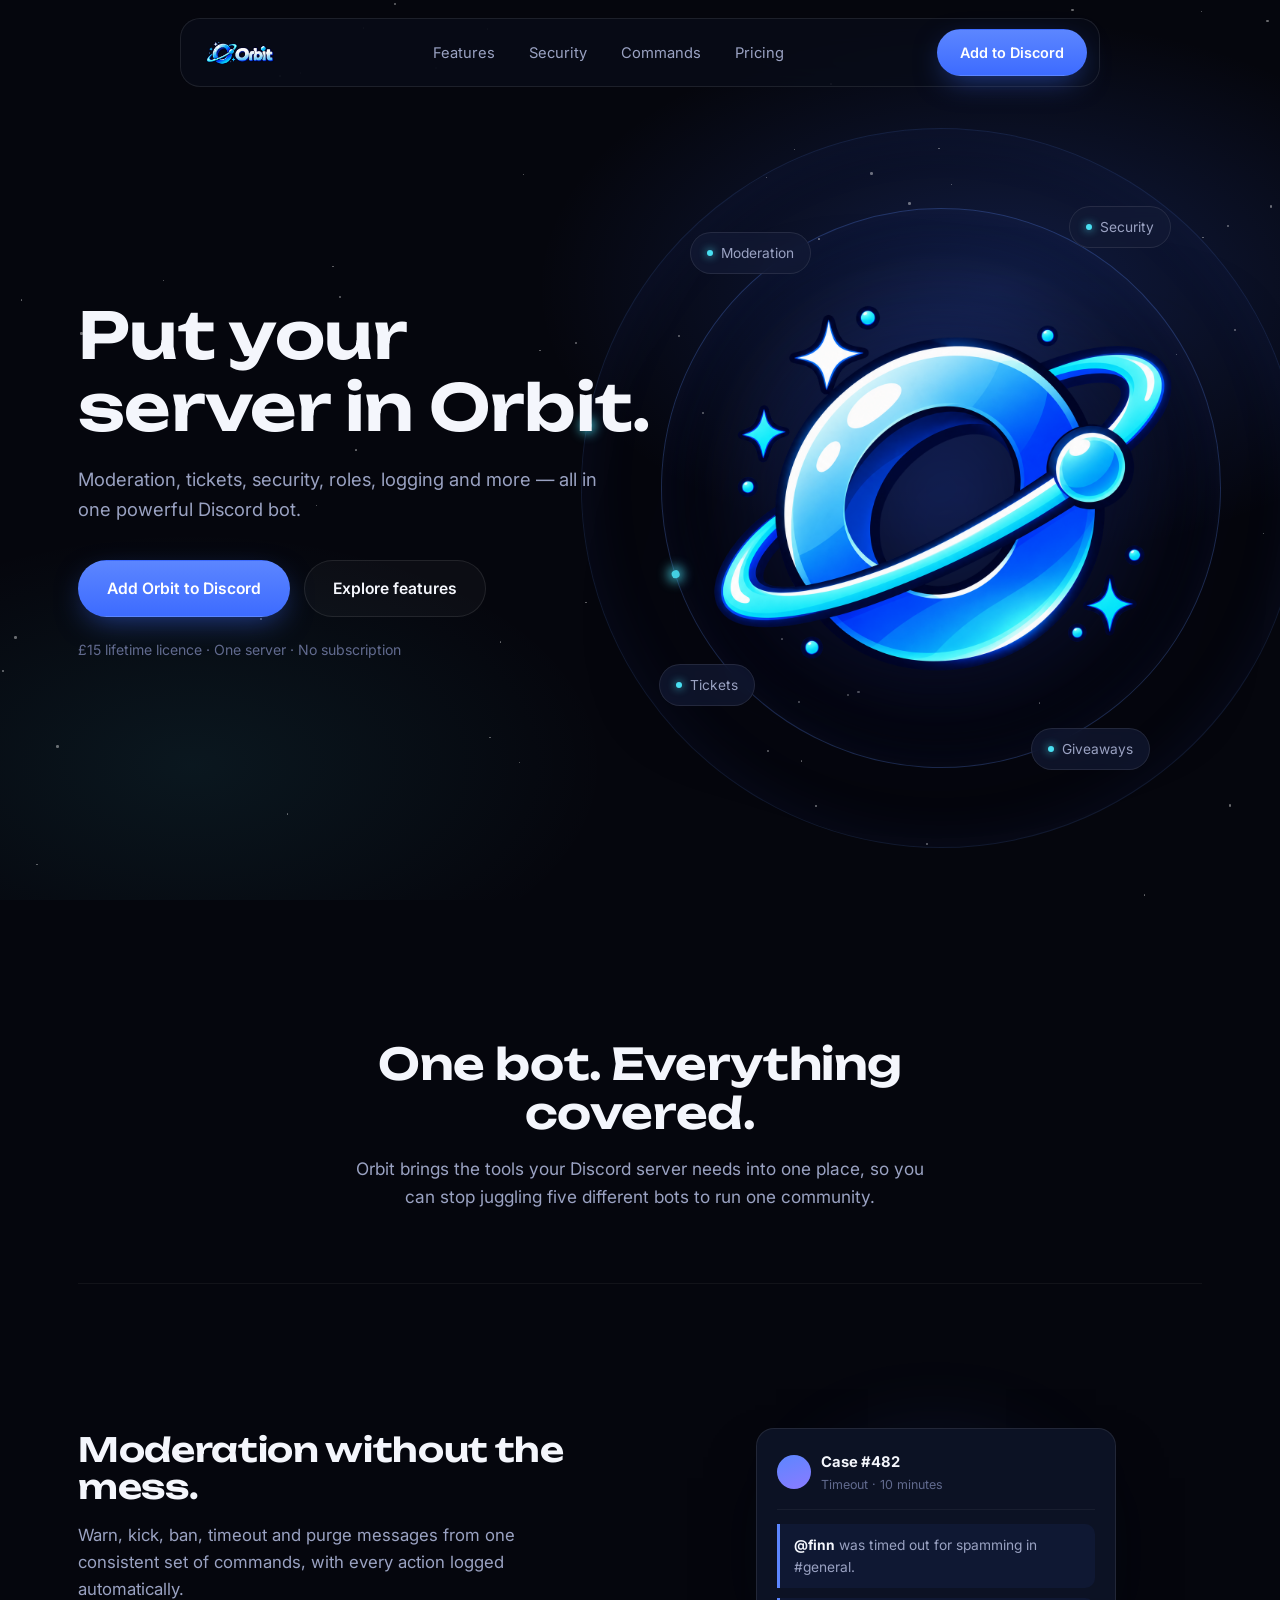
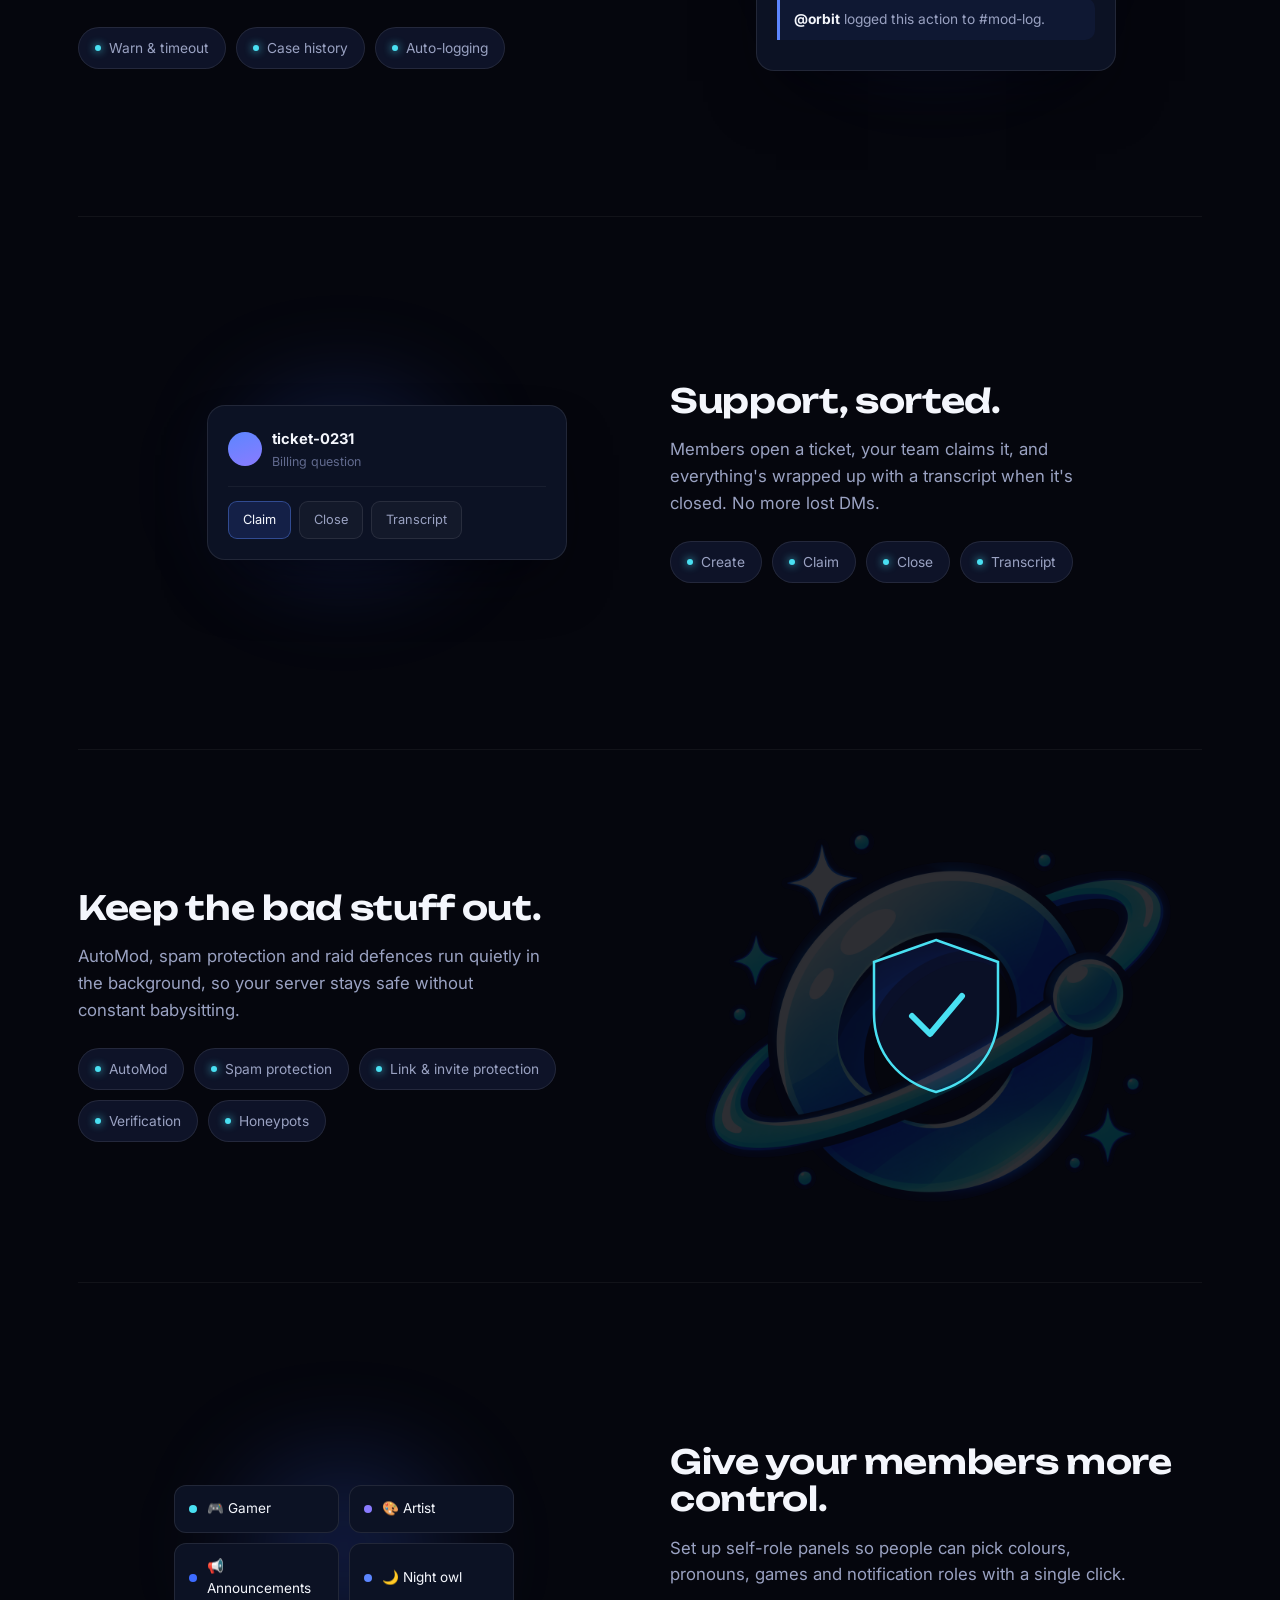
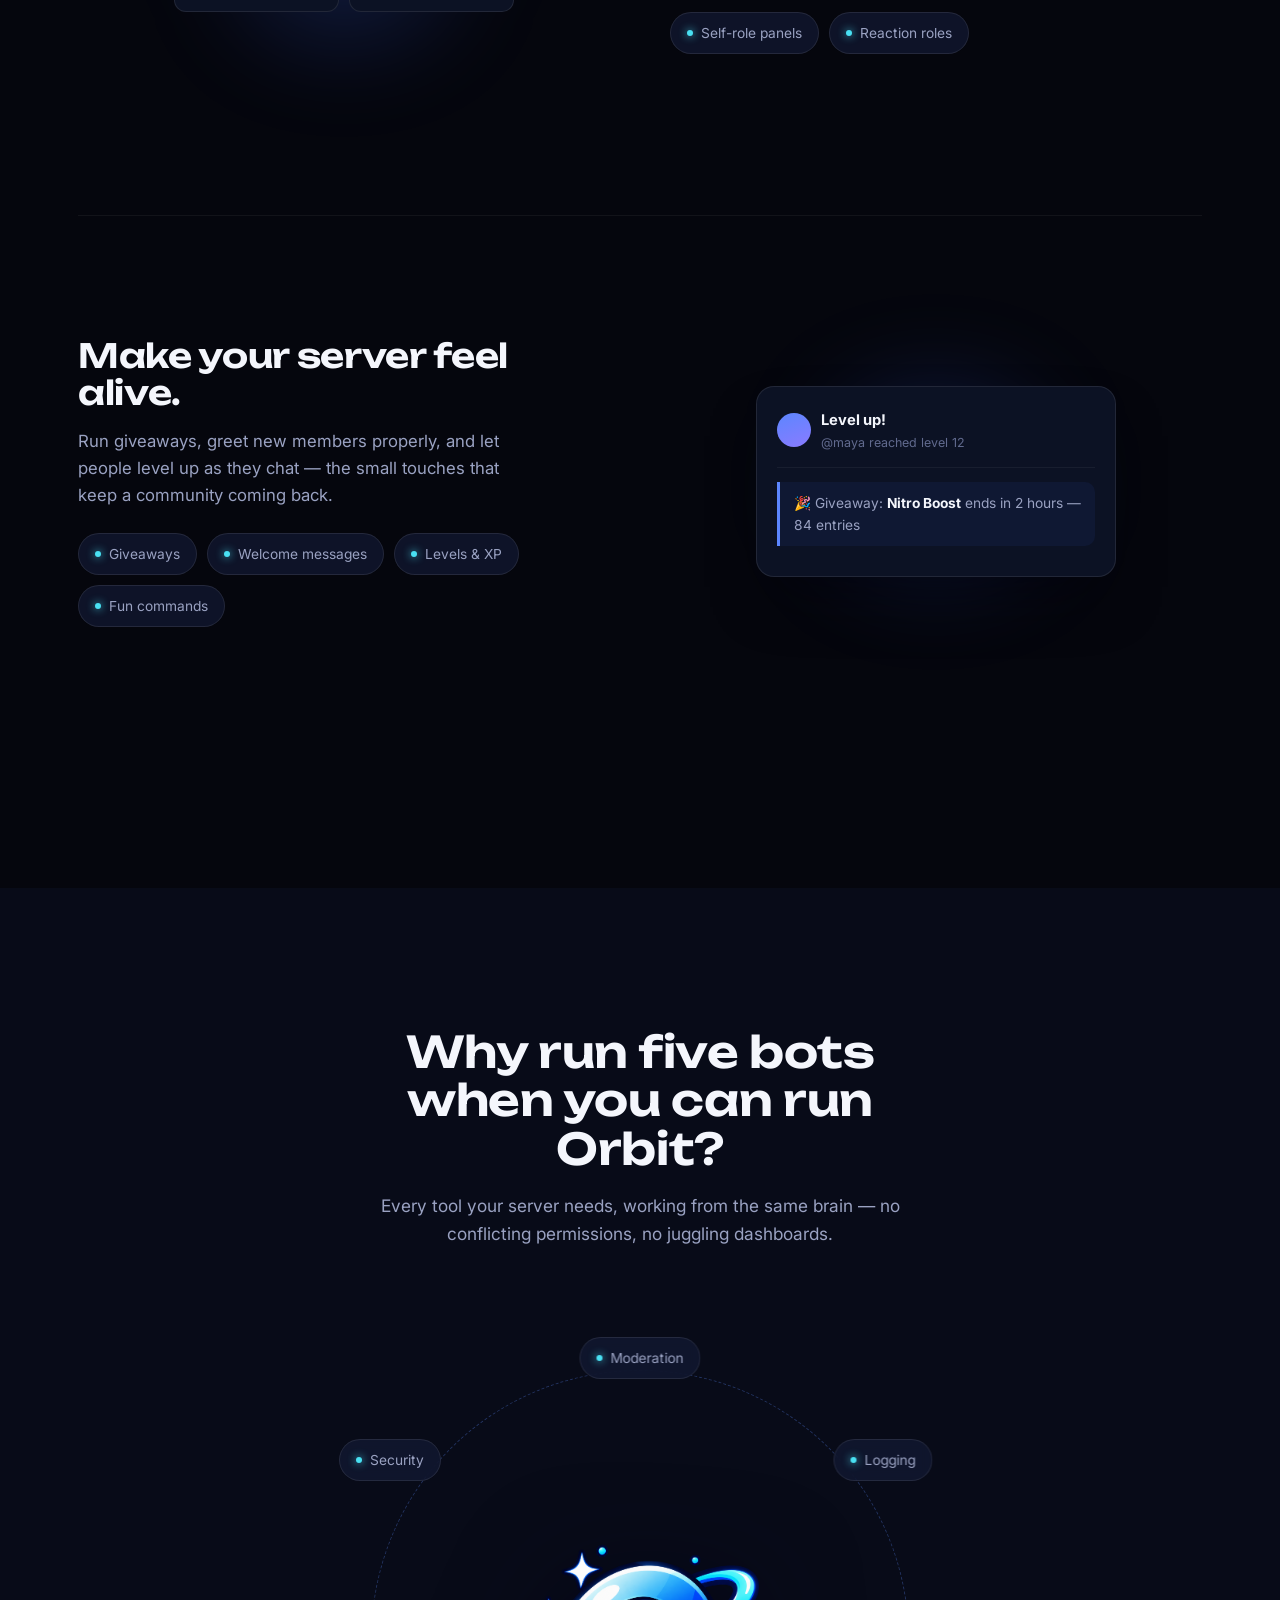
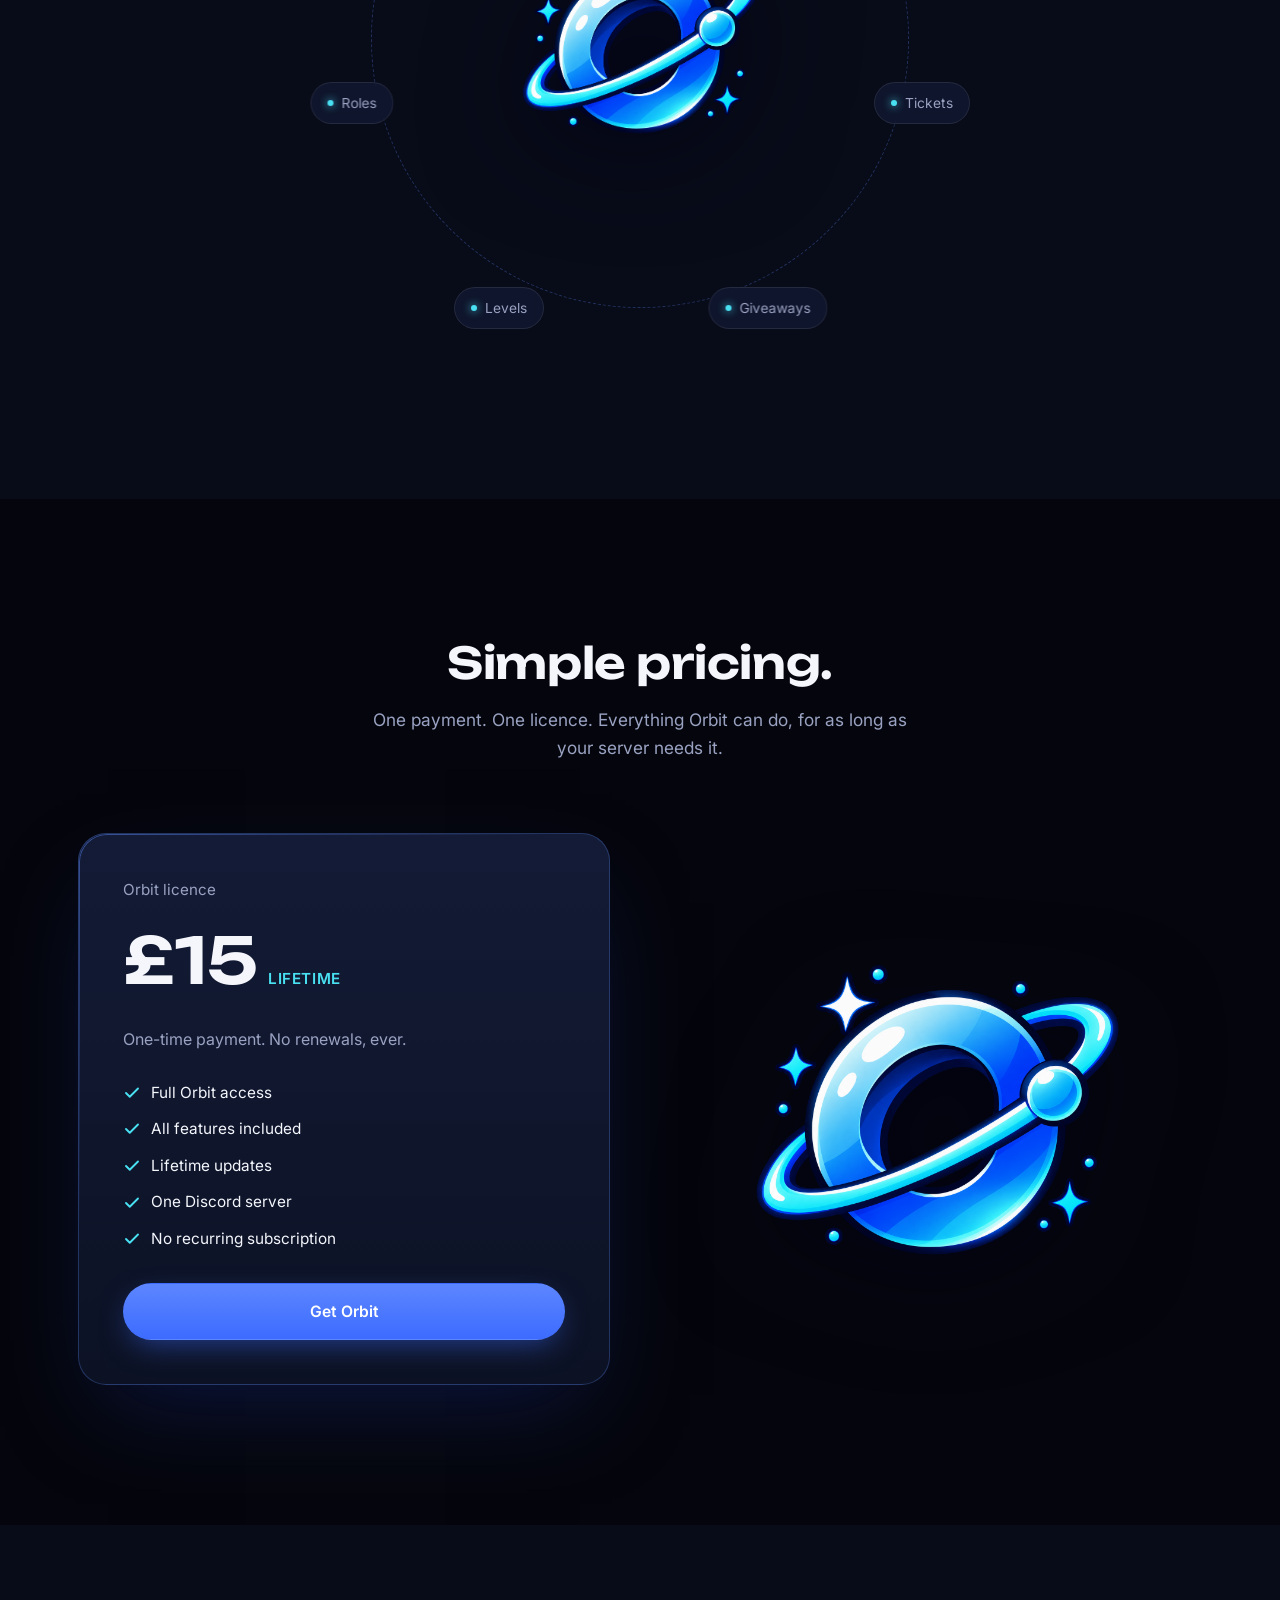
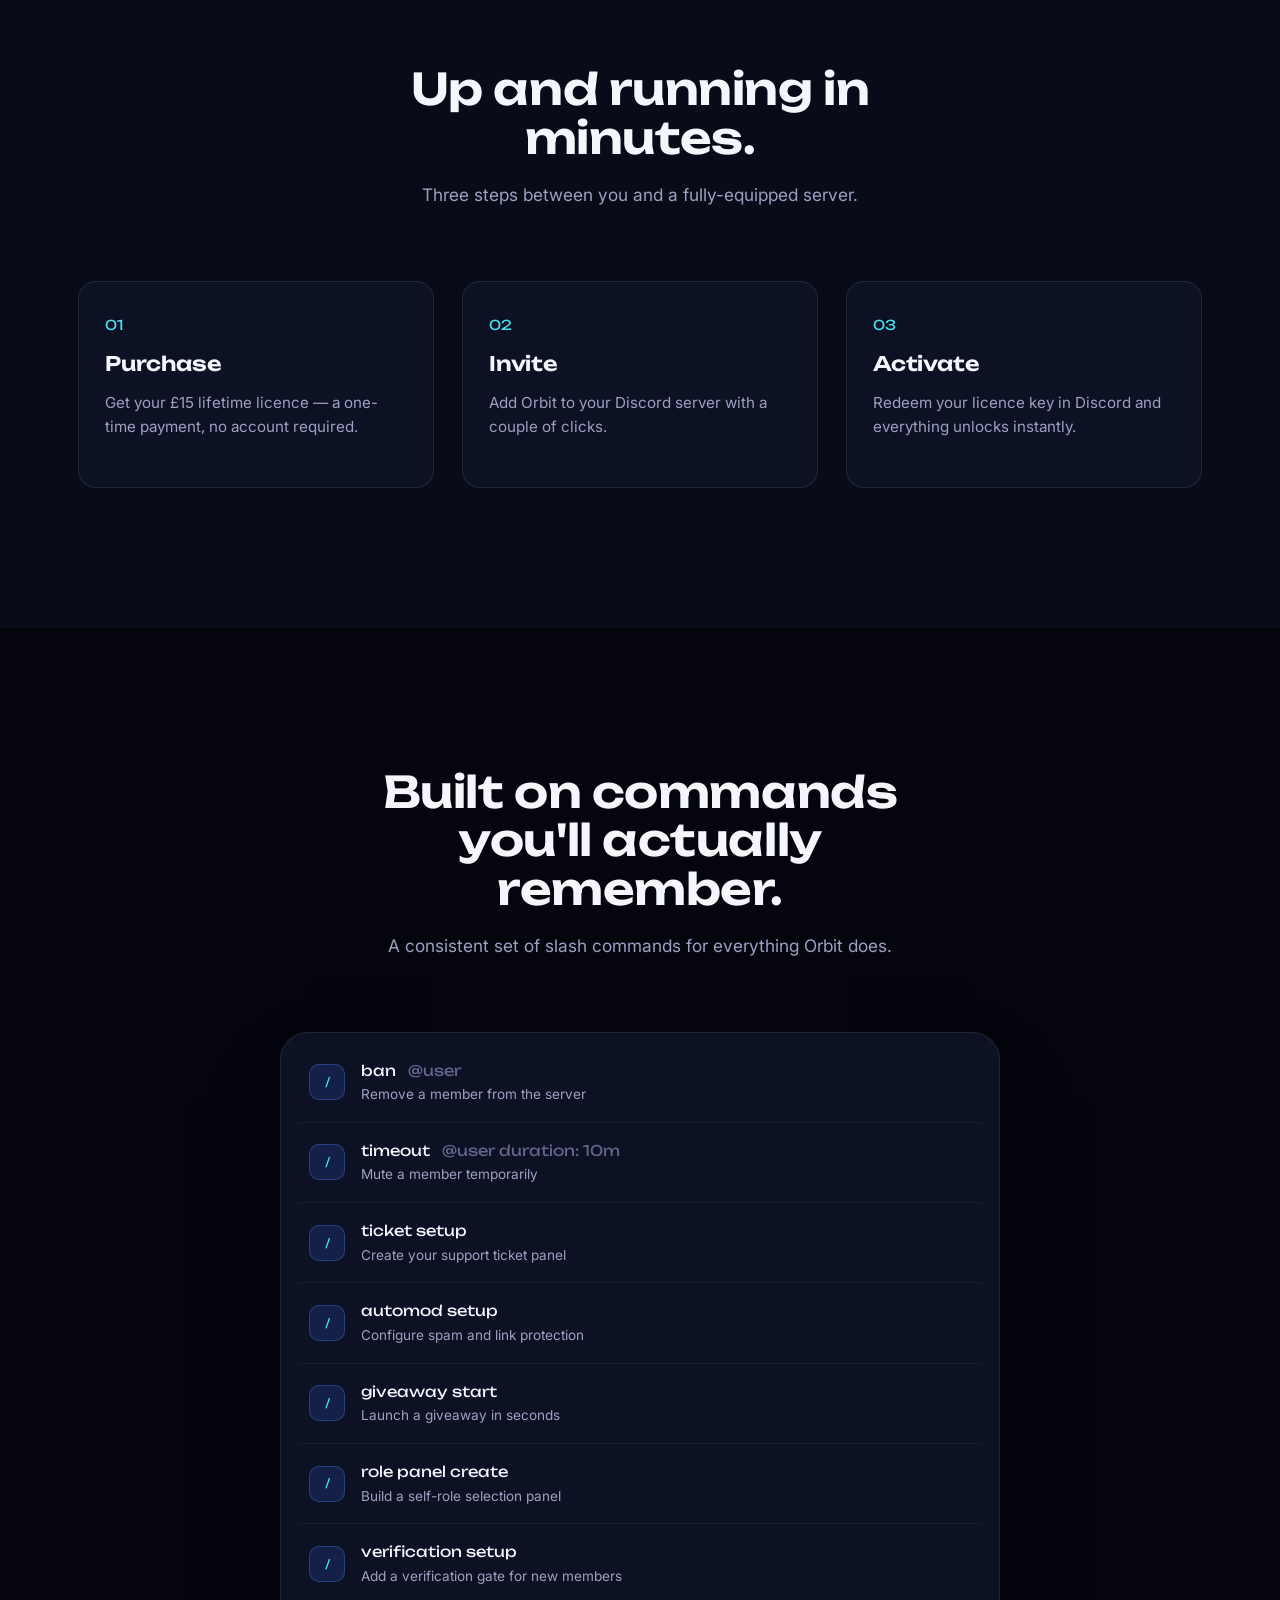
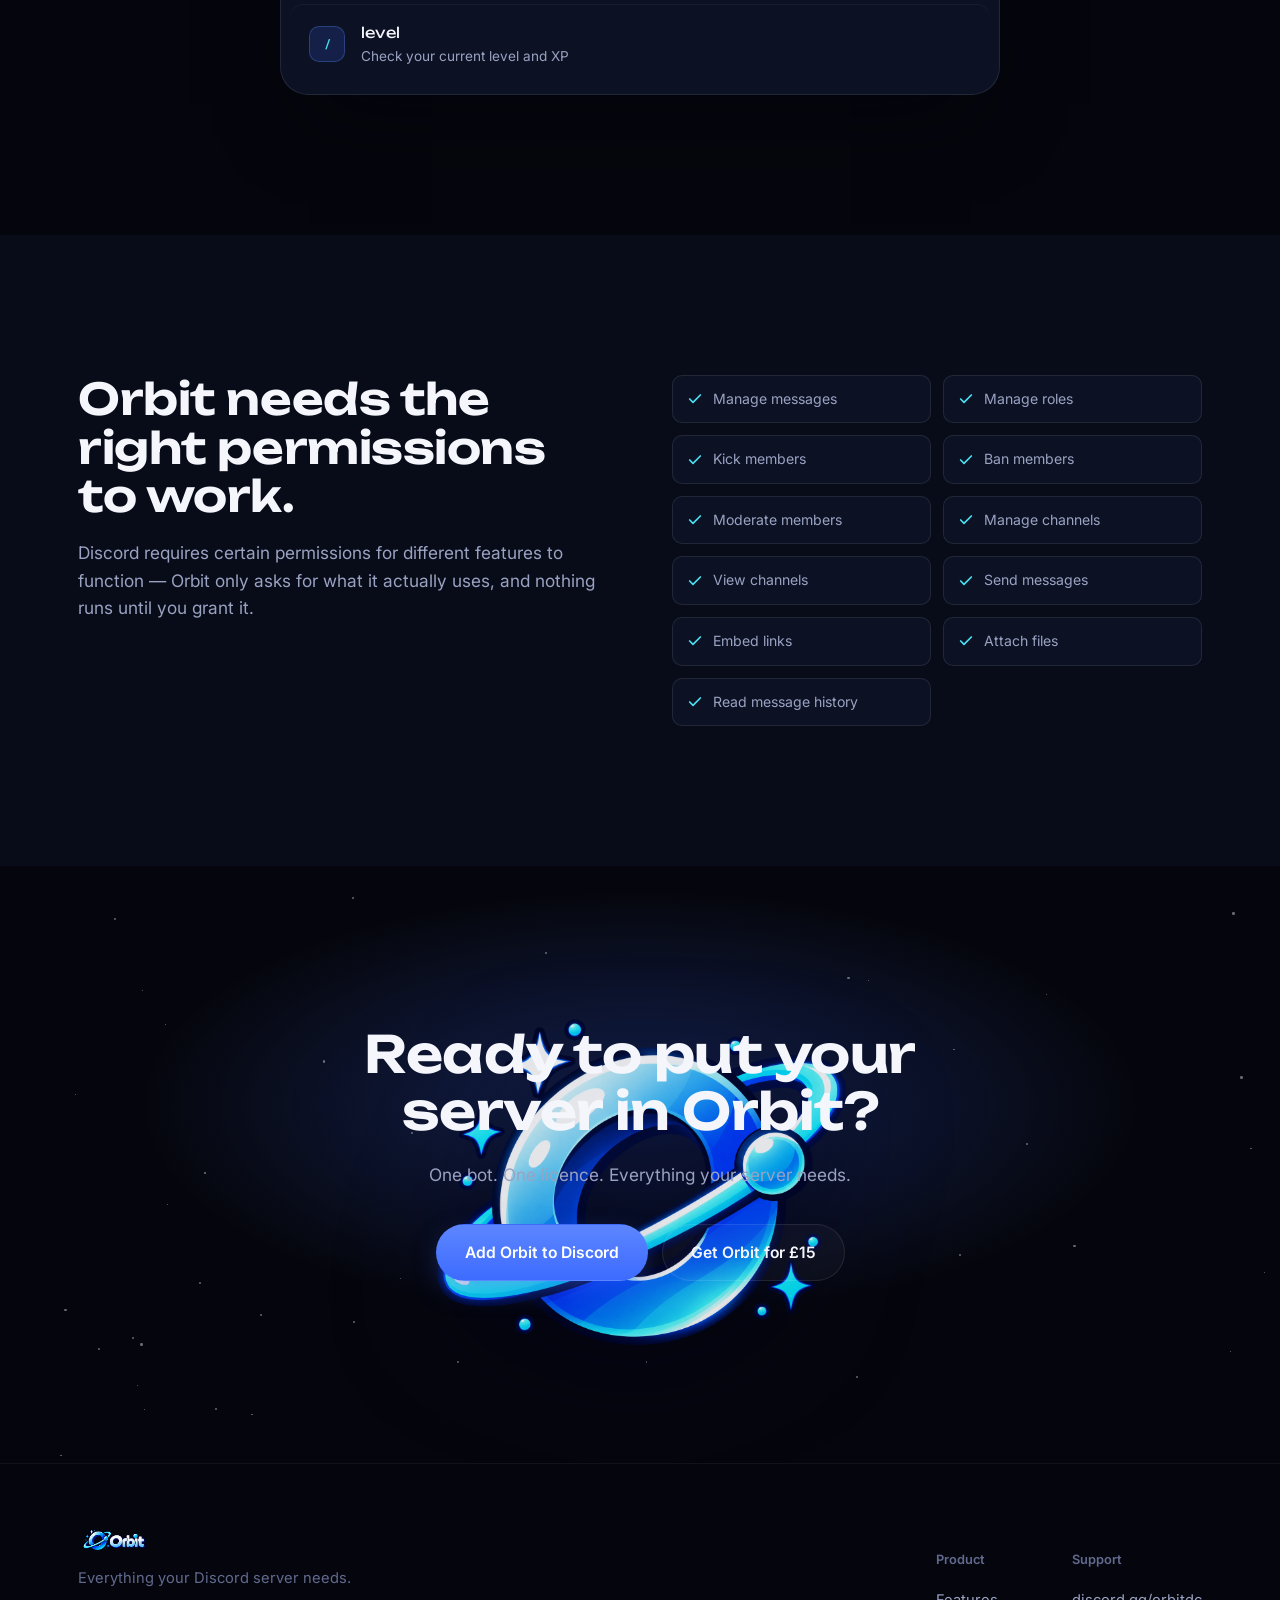
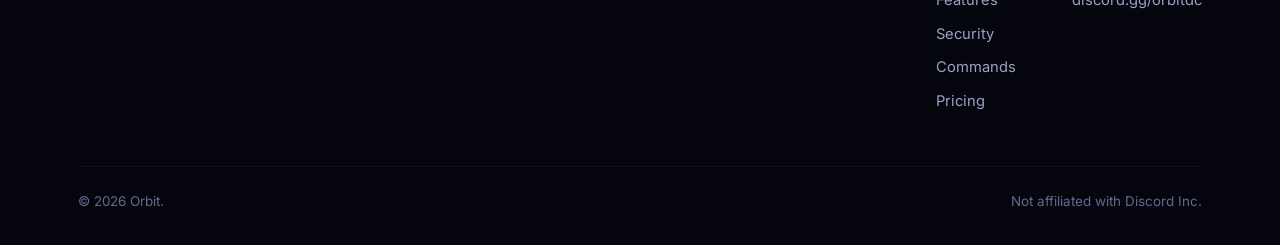
==== commit 86a9a53a: "Update support link in footer to discord.gg/orbitdc" ====
--- a/index.html
+++ b/index.html
@@ -365,7 +365,7 @@
         </div>
         <div class="footer-col">
           <h5>Support</h5>
-          <a href="#" data-action="support">discord.gg/orbit</a>
+          <a href="#" data-action="support">discord.gg/orbitdc</a>
         </div>
       </div>
     </div>
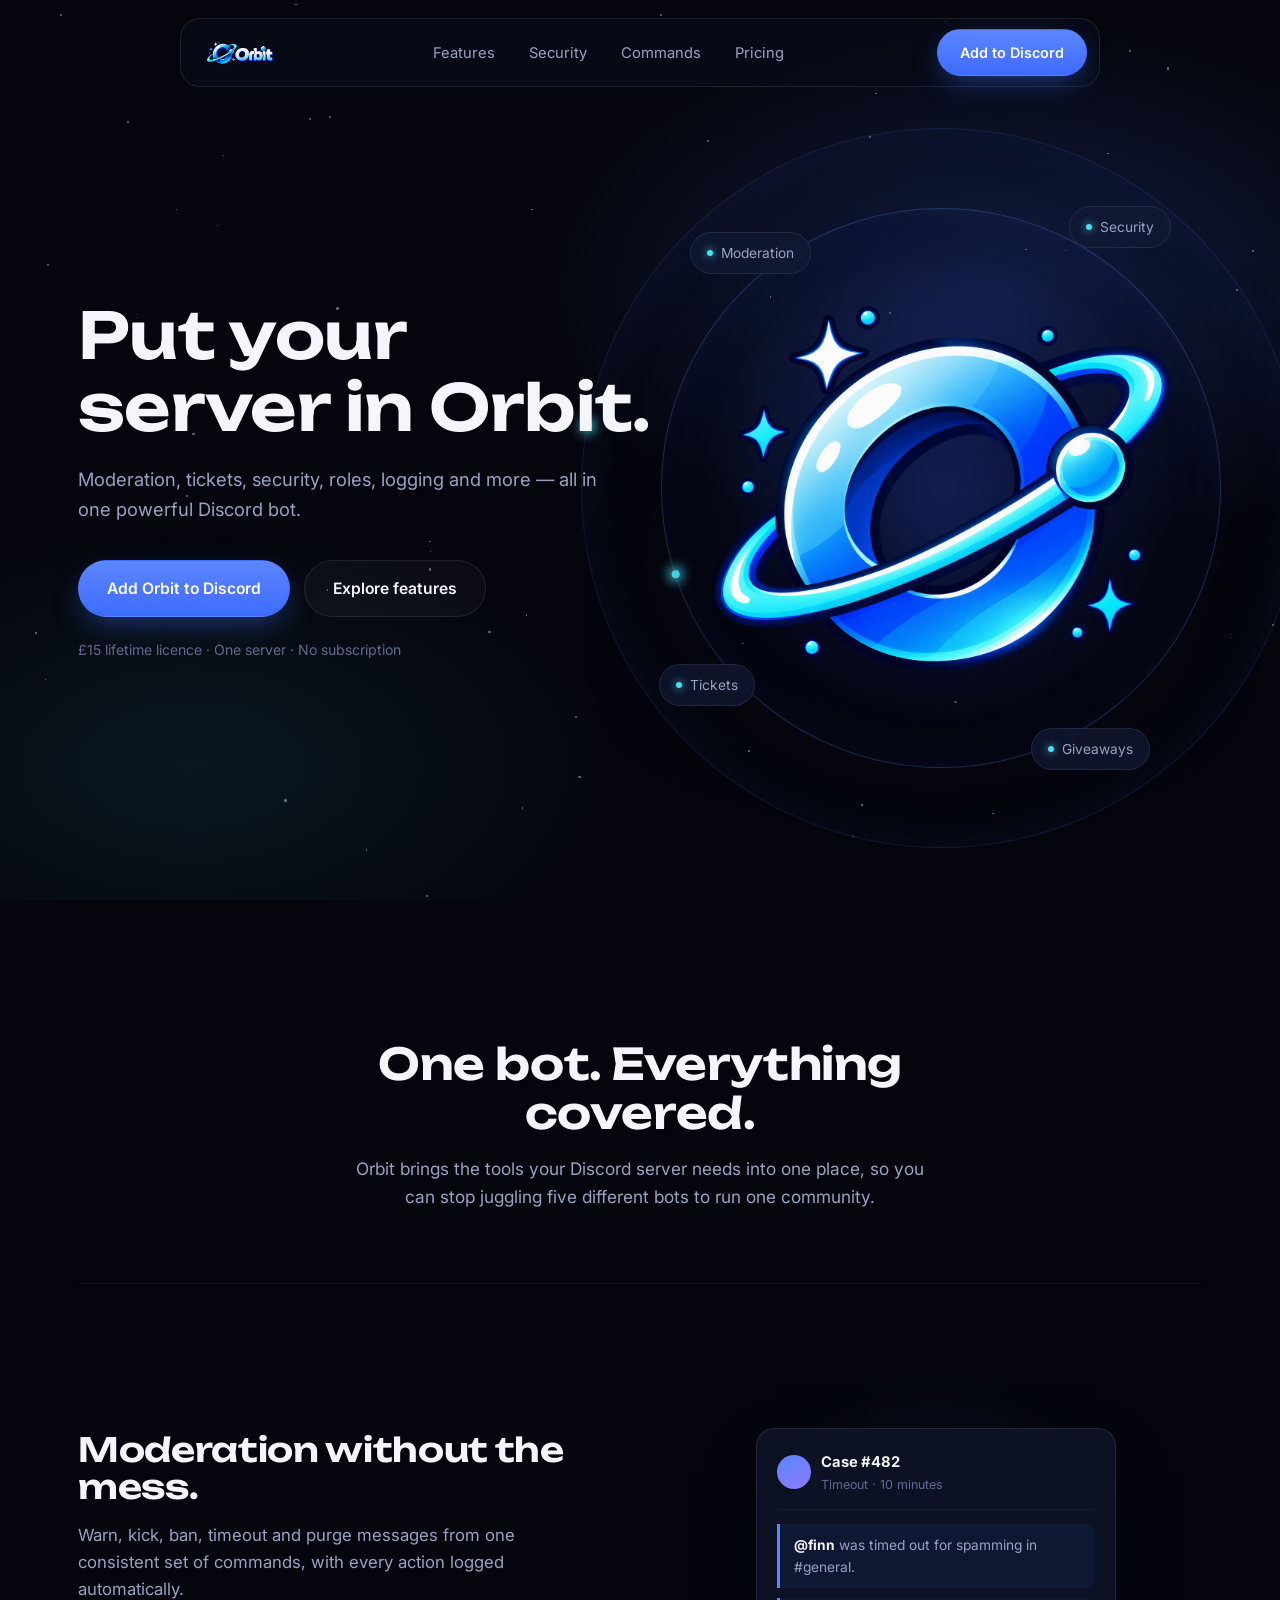
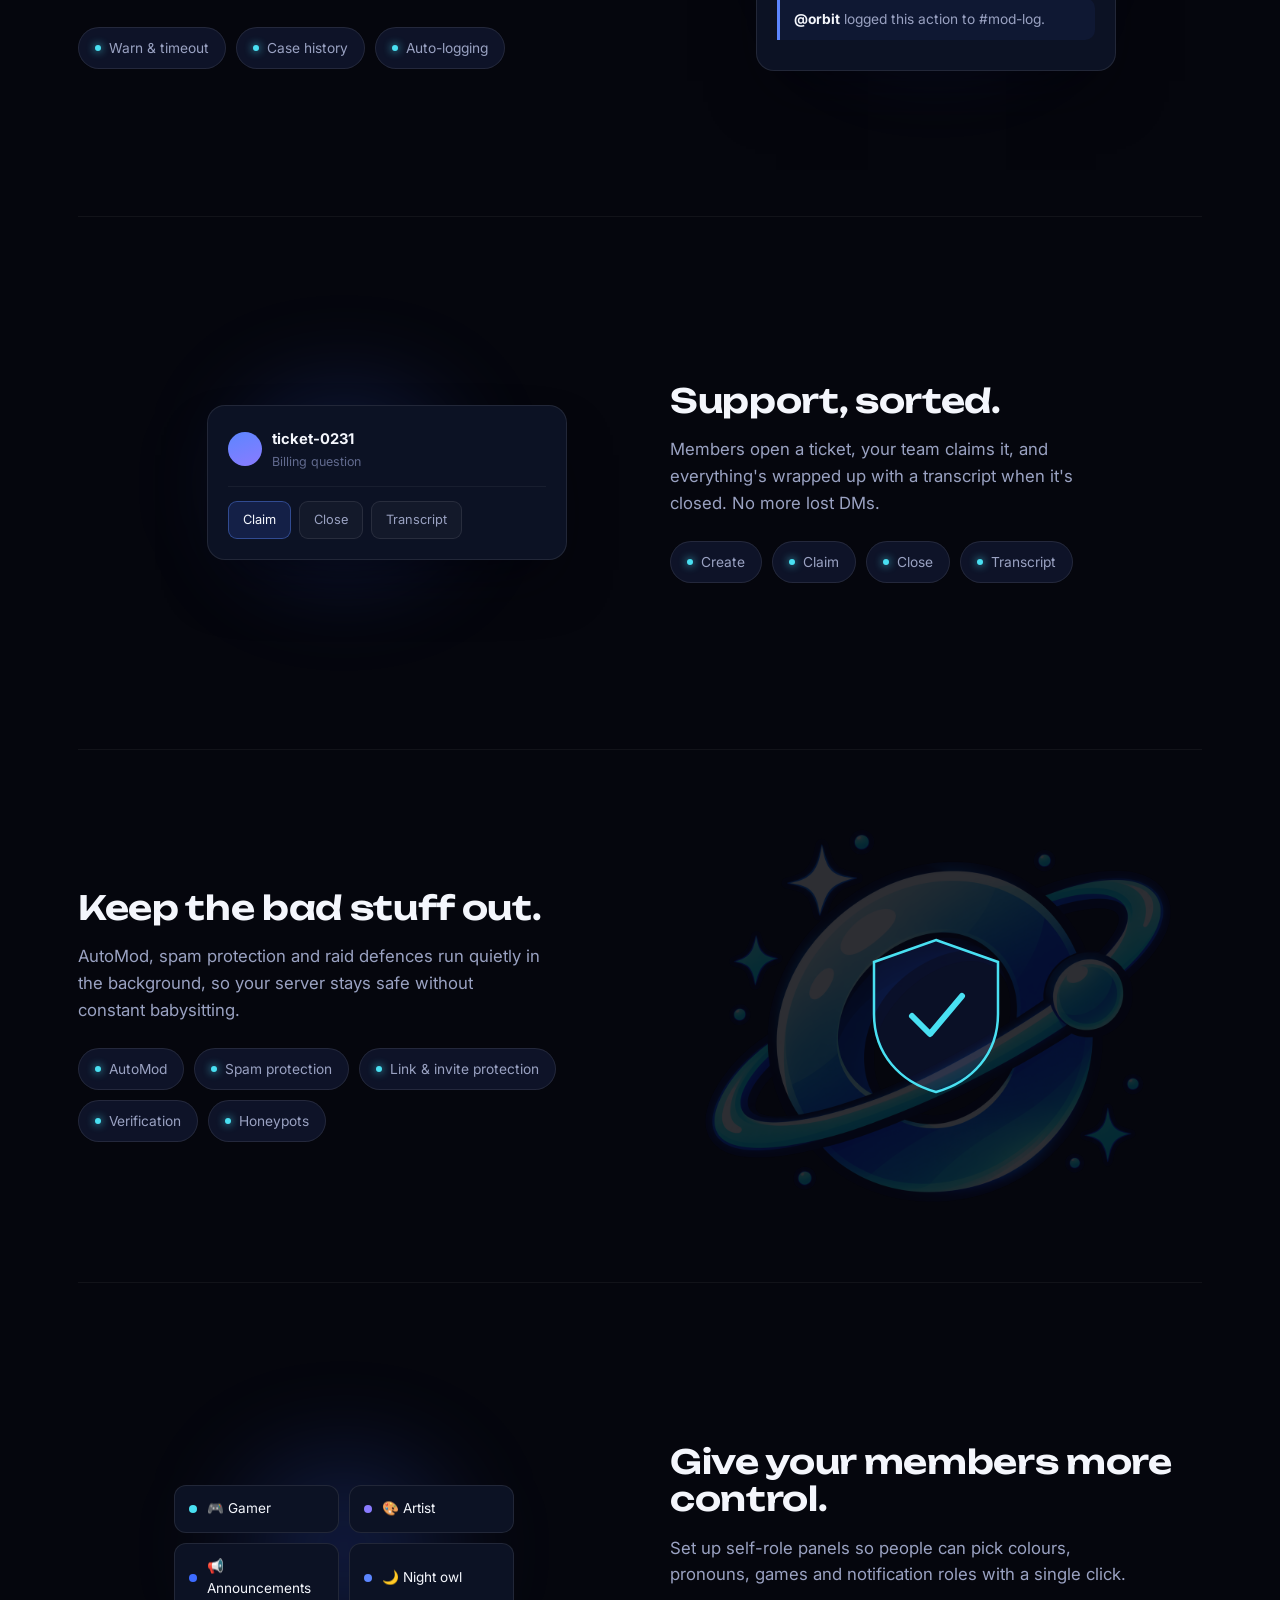
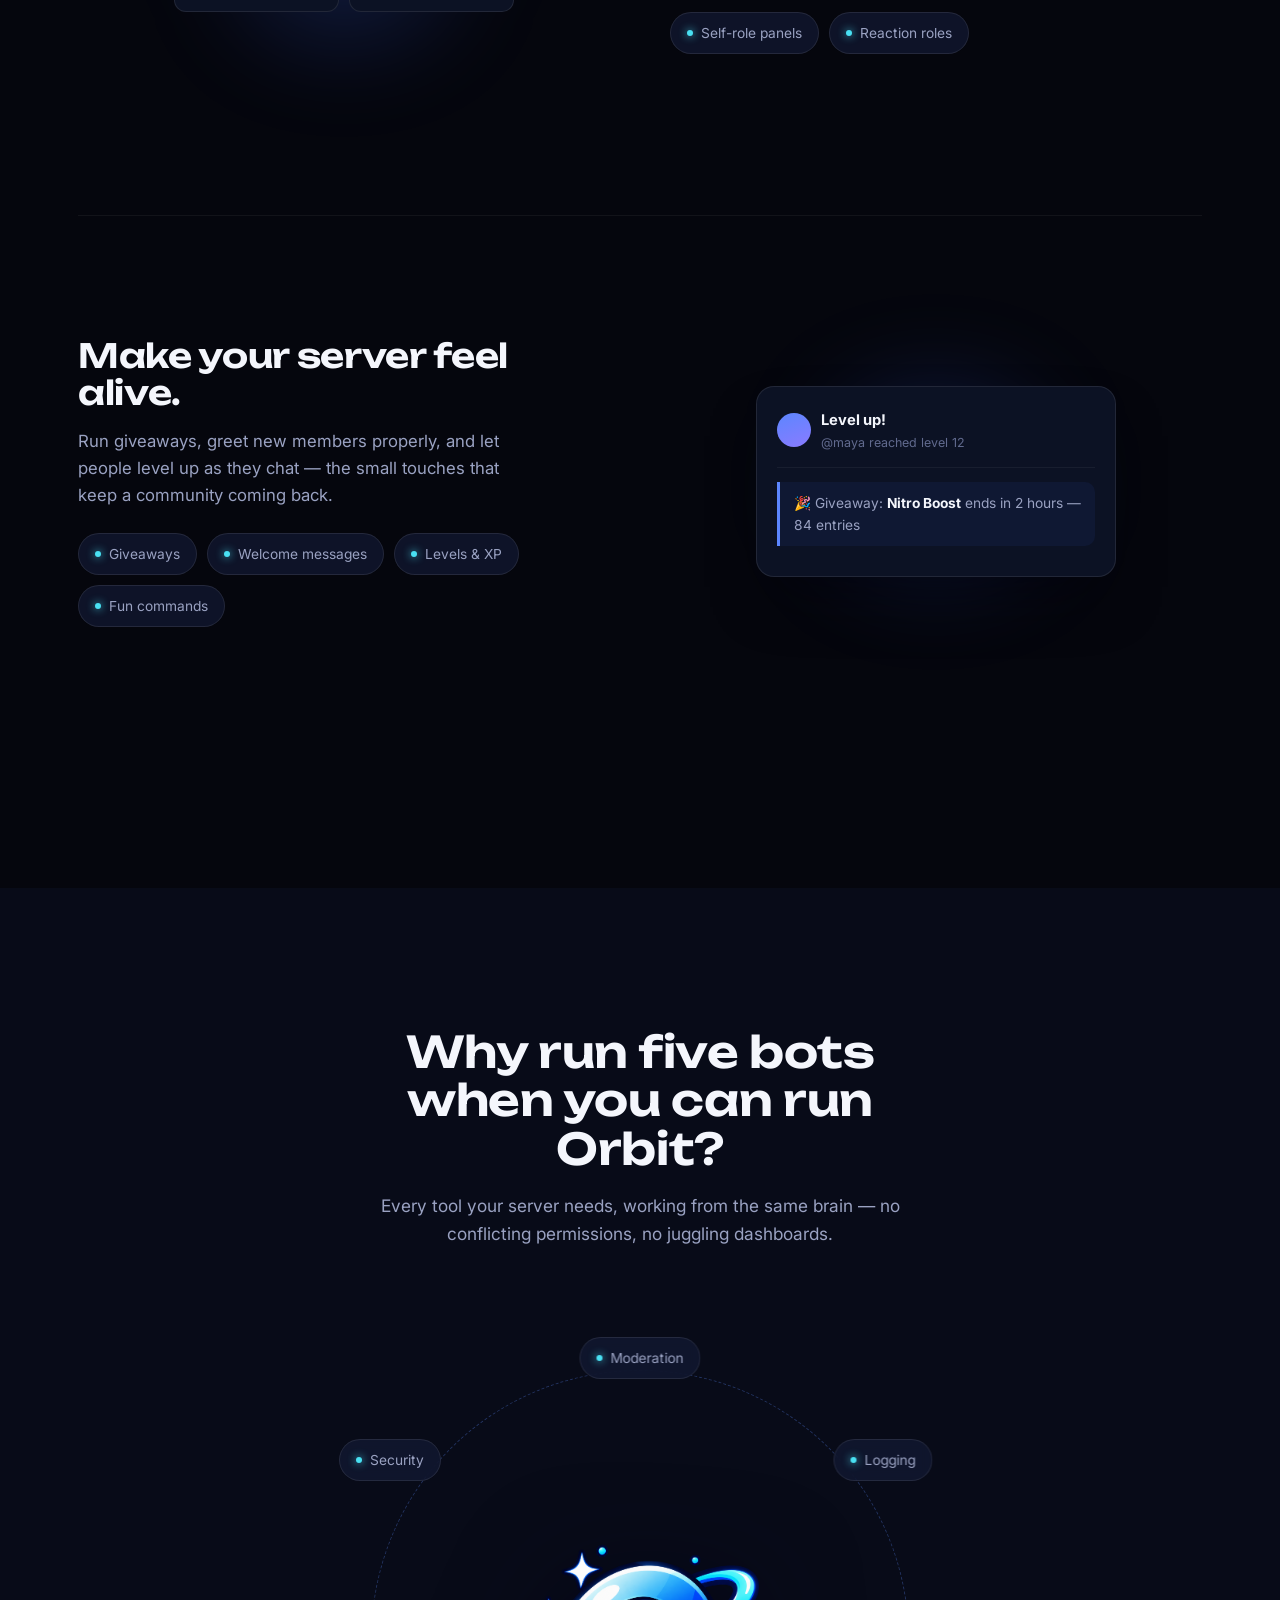
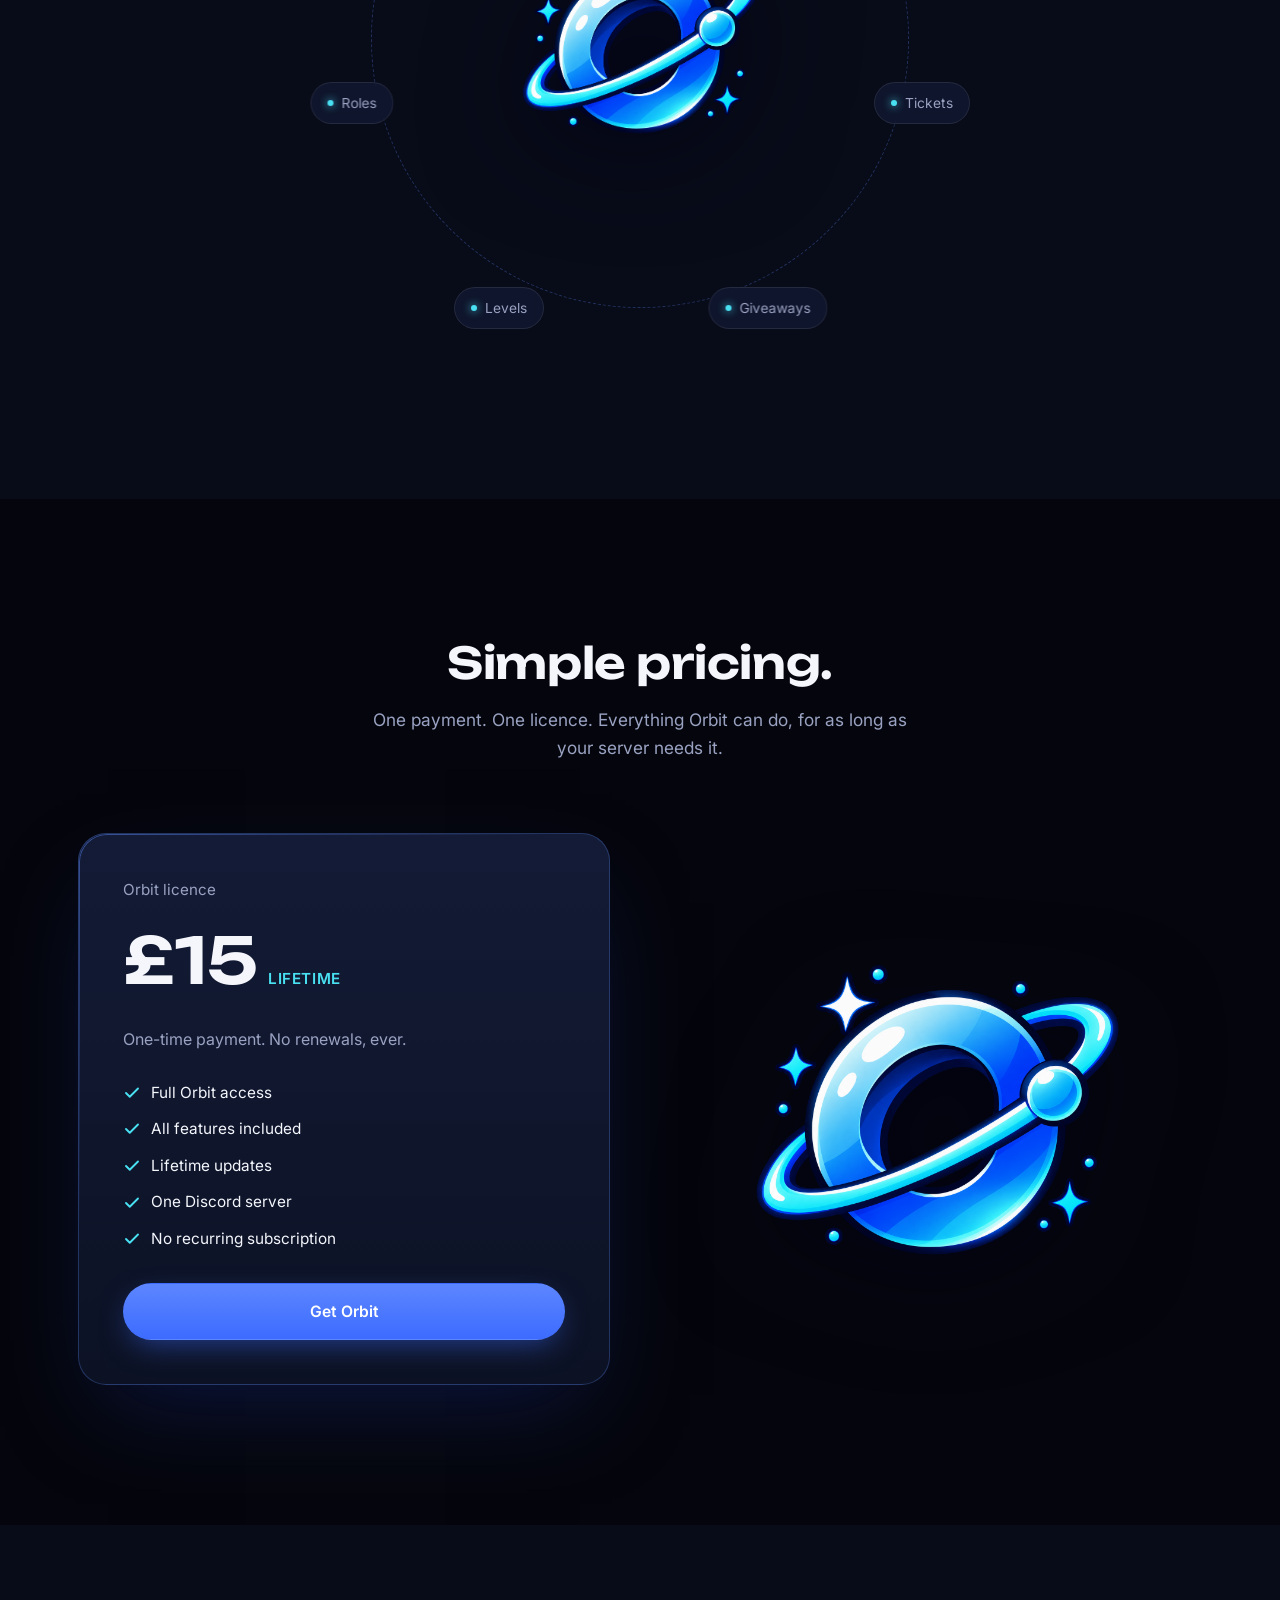
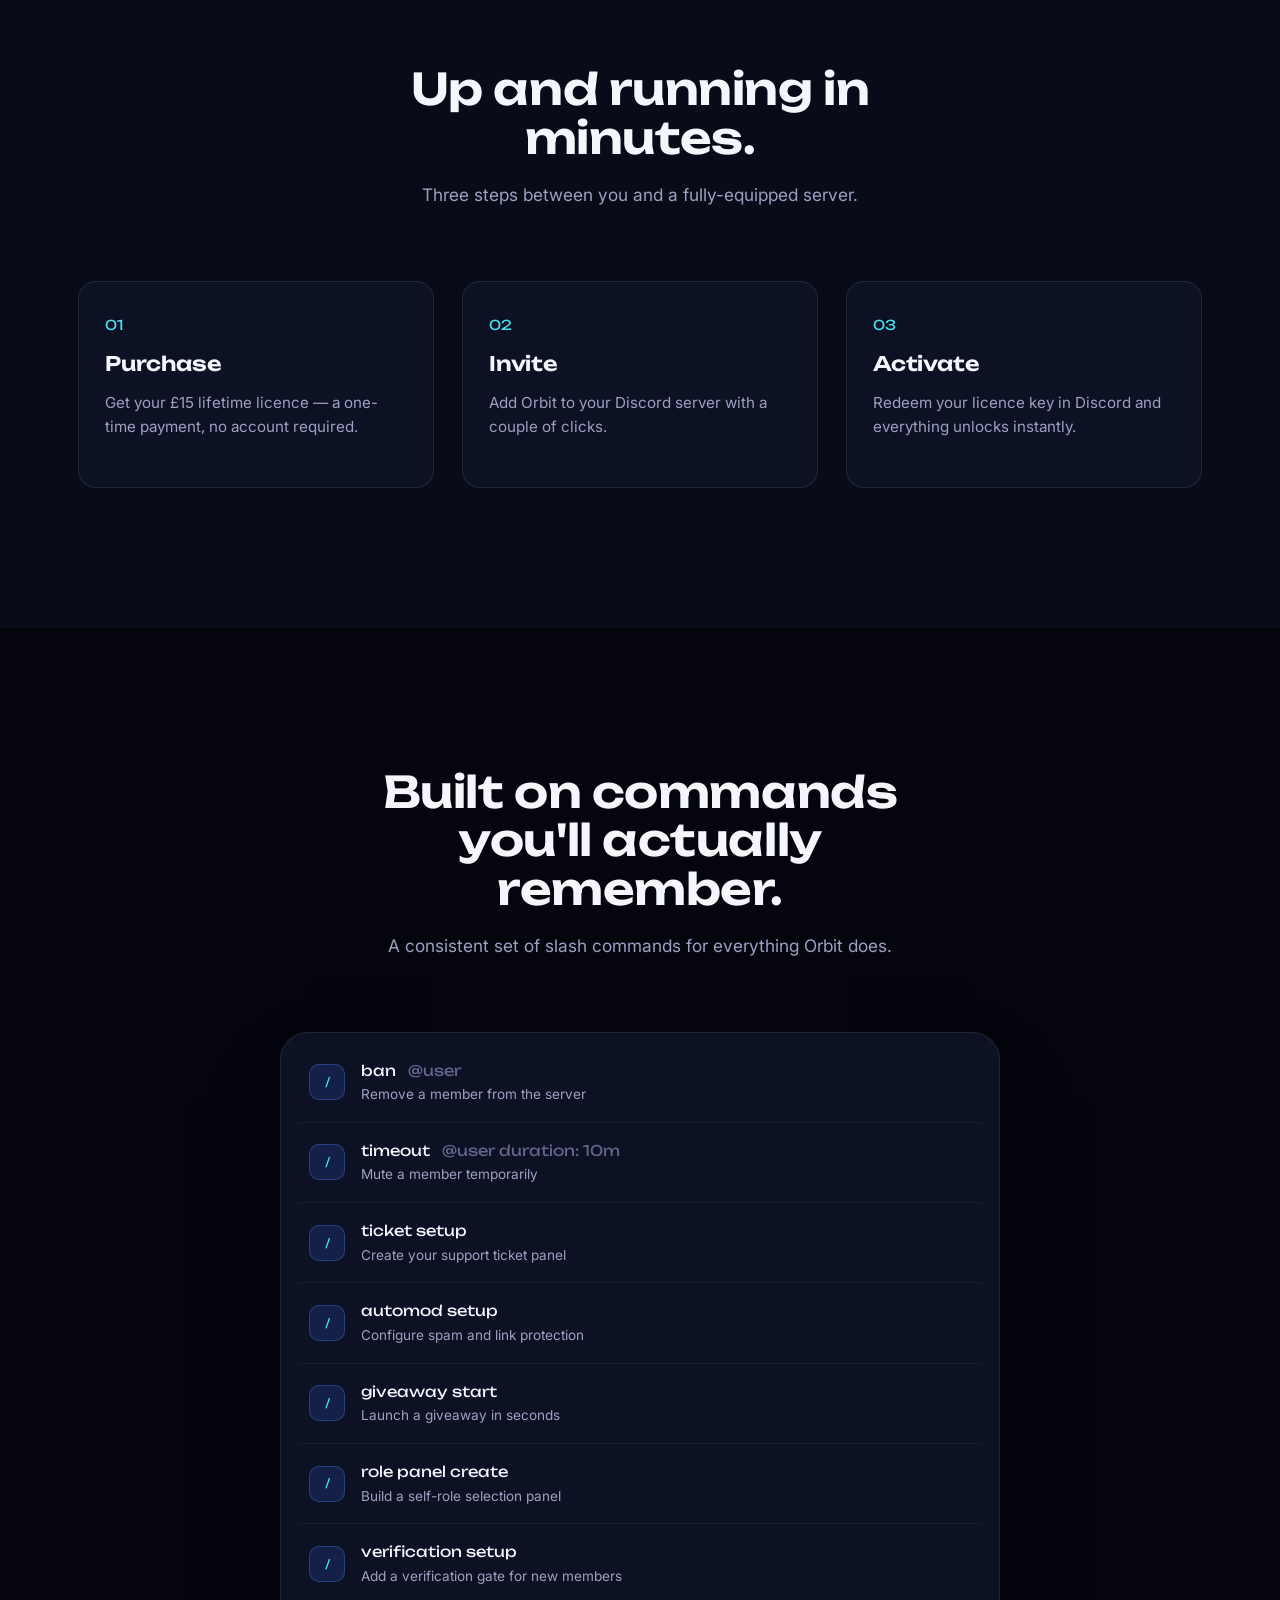
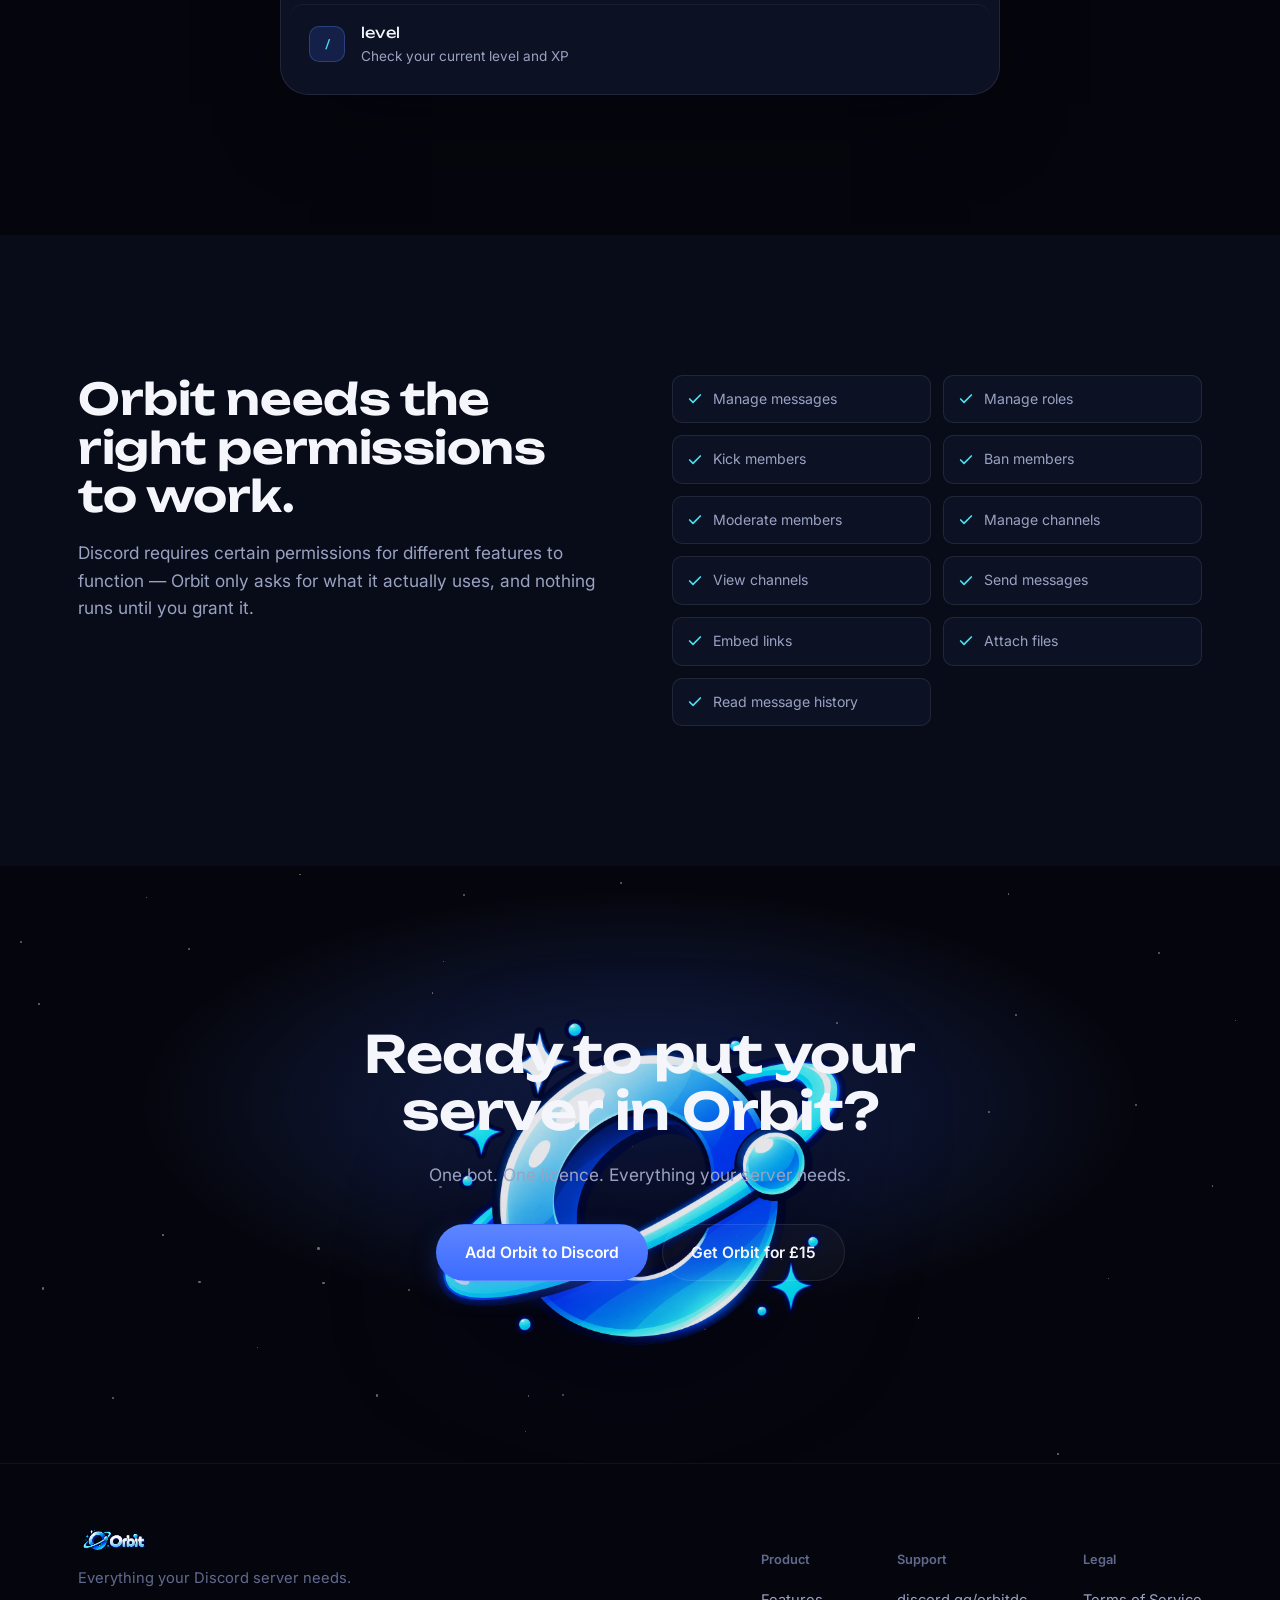
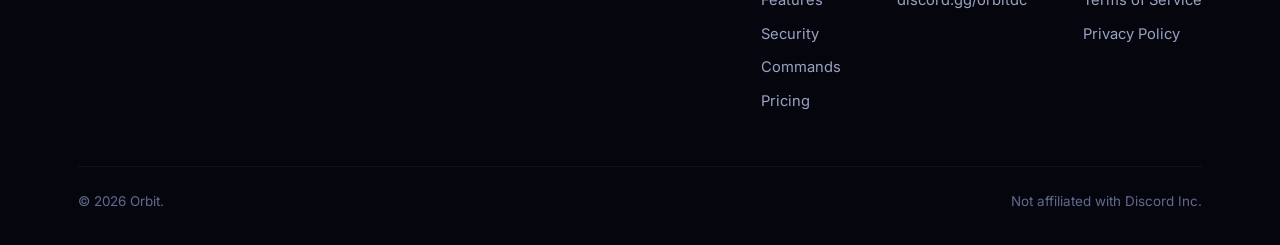
==== commit 411e2752: "Add files via upload" ====
--- a/index.html
+++ b/index.html
@@ -367,6 +367,11 @@
           <h5>Support</h5>
           <a href="#" data-action="support">discord.gg/orbitdc</a>
         </div>
+        <div class="footer-col">
+          <h5>Legal</h5>
+          <a href="terms.html">Terms of Service</a>
+          <a href="privacy.html">Privacy Policy</a>
+        </div>
       </div>
     </div>
     <div class="footer-bottom">
--- a/style.css
+++ b/style.css
@@ -851,3 +851,46 @@
   flex-wrap:wrap;
   gap:10px;
 }
+
+
+/* Orbit standalone legal / purchase pages */
+.simple-page{
+  min-height:100vh;
+  padding:130px 0 80px;
+  background:
+    radial-gradient(ellipse 60% 45% at 50% 10%, rgba(61,107,255,.18), transparent 65%),
+    var(--void);
+}
+.simple-card{
+  max-width:860px;
+  margin:0 auto;
+  padding:48px;
+  background:linear-gradient(180deg, var(--navy-700), var(--navy-800));
+  border:1px solid var(--line);
+  border-radius:var(--radius-lg);
+  box-shadow:0 40px 90px -30px rgba(20,40,120,.45);
+}
+.simple-card h1{font-size:clamp(2rem,4vw,3rem);margin-bottom:12px;}
+.simple-card .updated{color:var(--muted-dim);font-size:.9rem;margin-bottom:40px;}
+.simple-card h2{font-size:1.25rem;margin:34px 0 10px;}
+.simple-card p,.simple-card li{color:var(--muted);}
+.simple-card ul{list-style:disc;padding-left:22px;margin:10px 0 20px;}
+.simple-card a{color:var(--cyan);}
+.simple-card .page-actions{display:flex;gap:12px;flex-wrap:wrap;margin-top:32px;}
+.success-card{text-align:center;}
+.success-icon{
+  width:72px;height:72px;margin:0 auto 24px;border-radius:50%;
+  display:flex;align-items:center;justify-content:center;
+  color:var(--cyan);background:rgba(73,224,242,.08);
+  border:1px solid rgba(73,224,242,.28);font-size:2rem;
+}
+.success-card h1{max-width:none;}
+.success-card .lede{max-width:600px;margin:0 auto 28px;color:var(--muted);font-size:1.08rem;}
+.next-steps{max-width:560px;margin:30px auto 0;text-align:left;display:grid;gap:12px;}
+.next-step{padding:18px 20px;background:rgba(255,255,255,.025);border:1px solid var(--line);border-radius:14px;}
+.next-step strong{display:block;margin-bottom:4px;}
+.next-step span{color:var(--muted);font-size:.92rem;}
+@media (max-width:600px){
+  .simple-card{padding:30px 22px;}
+  .simple-page{padding-top:105px;}
+}
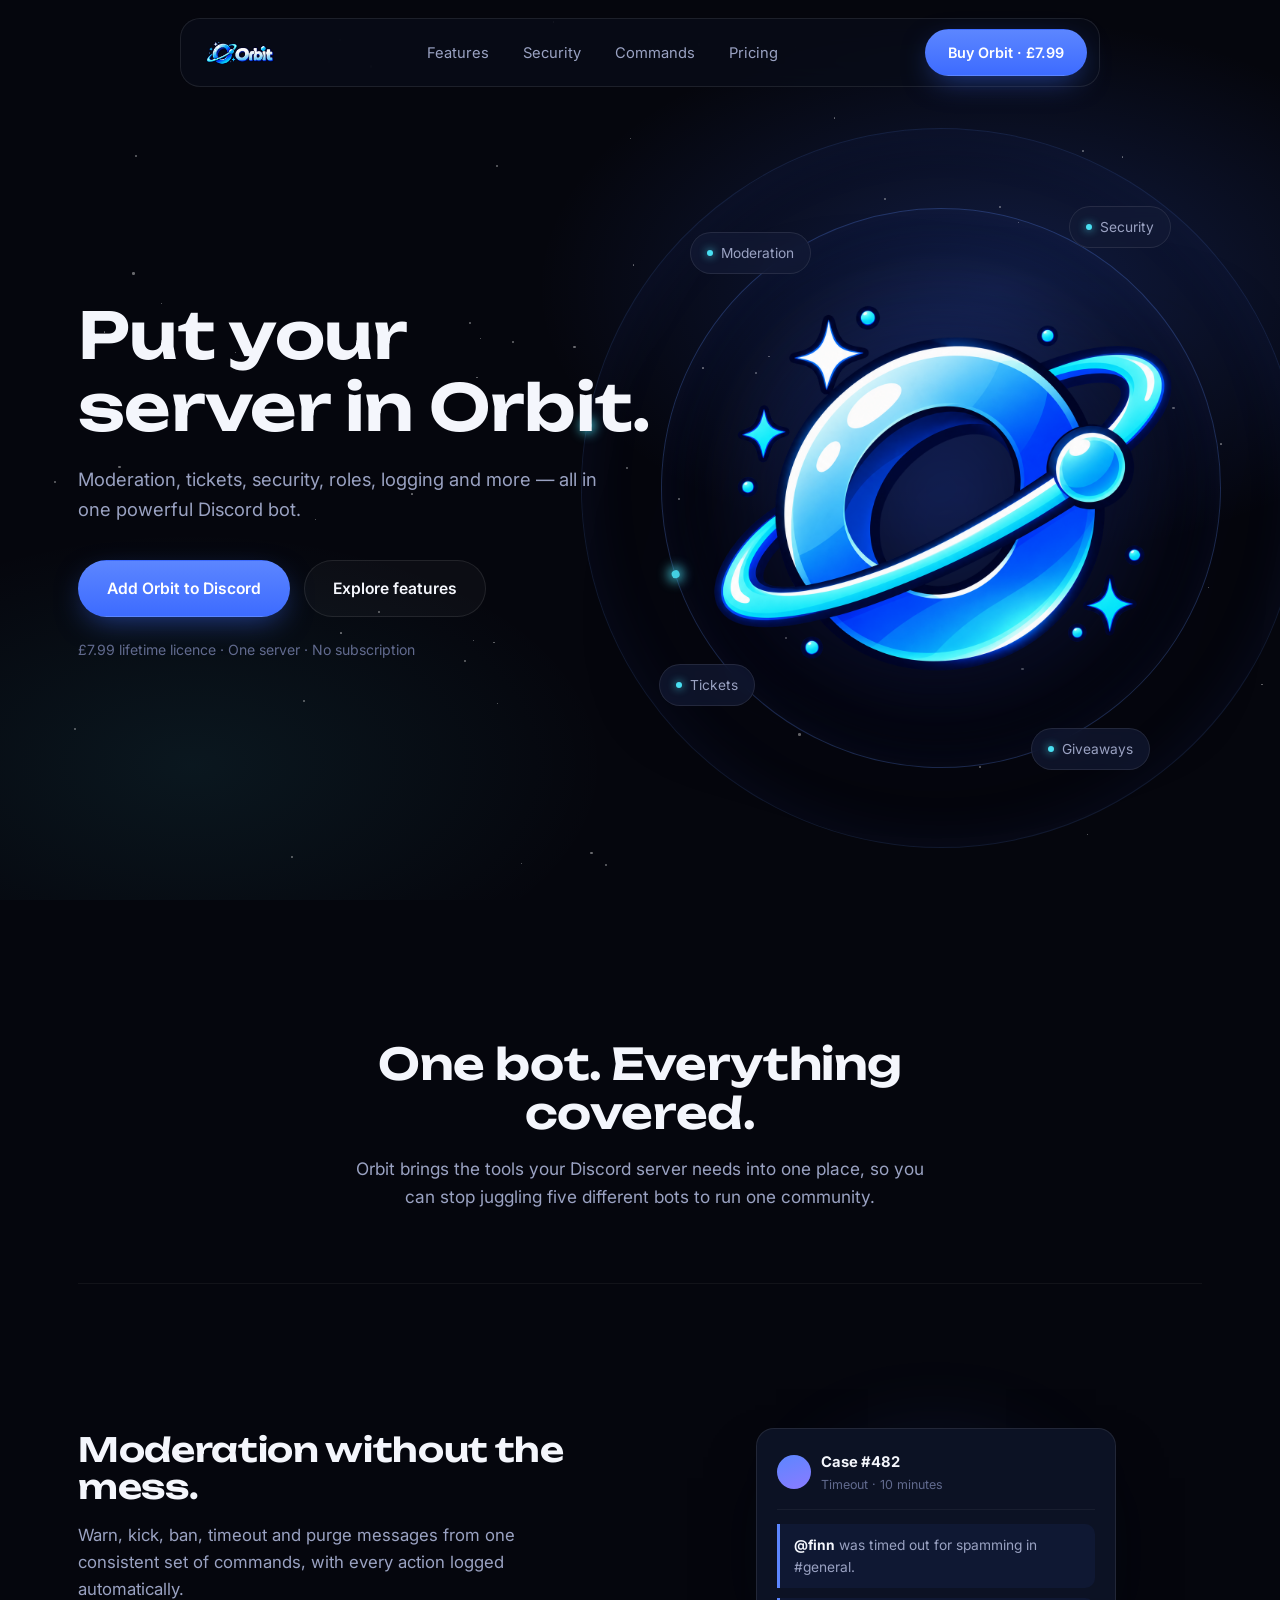
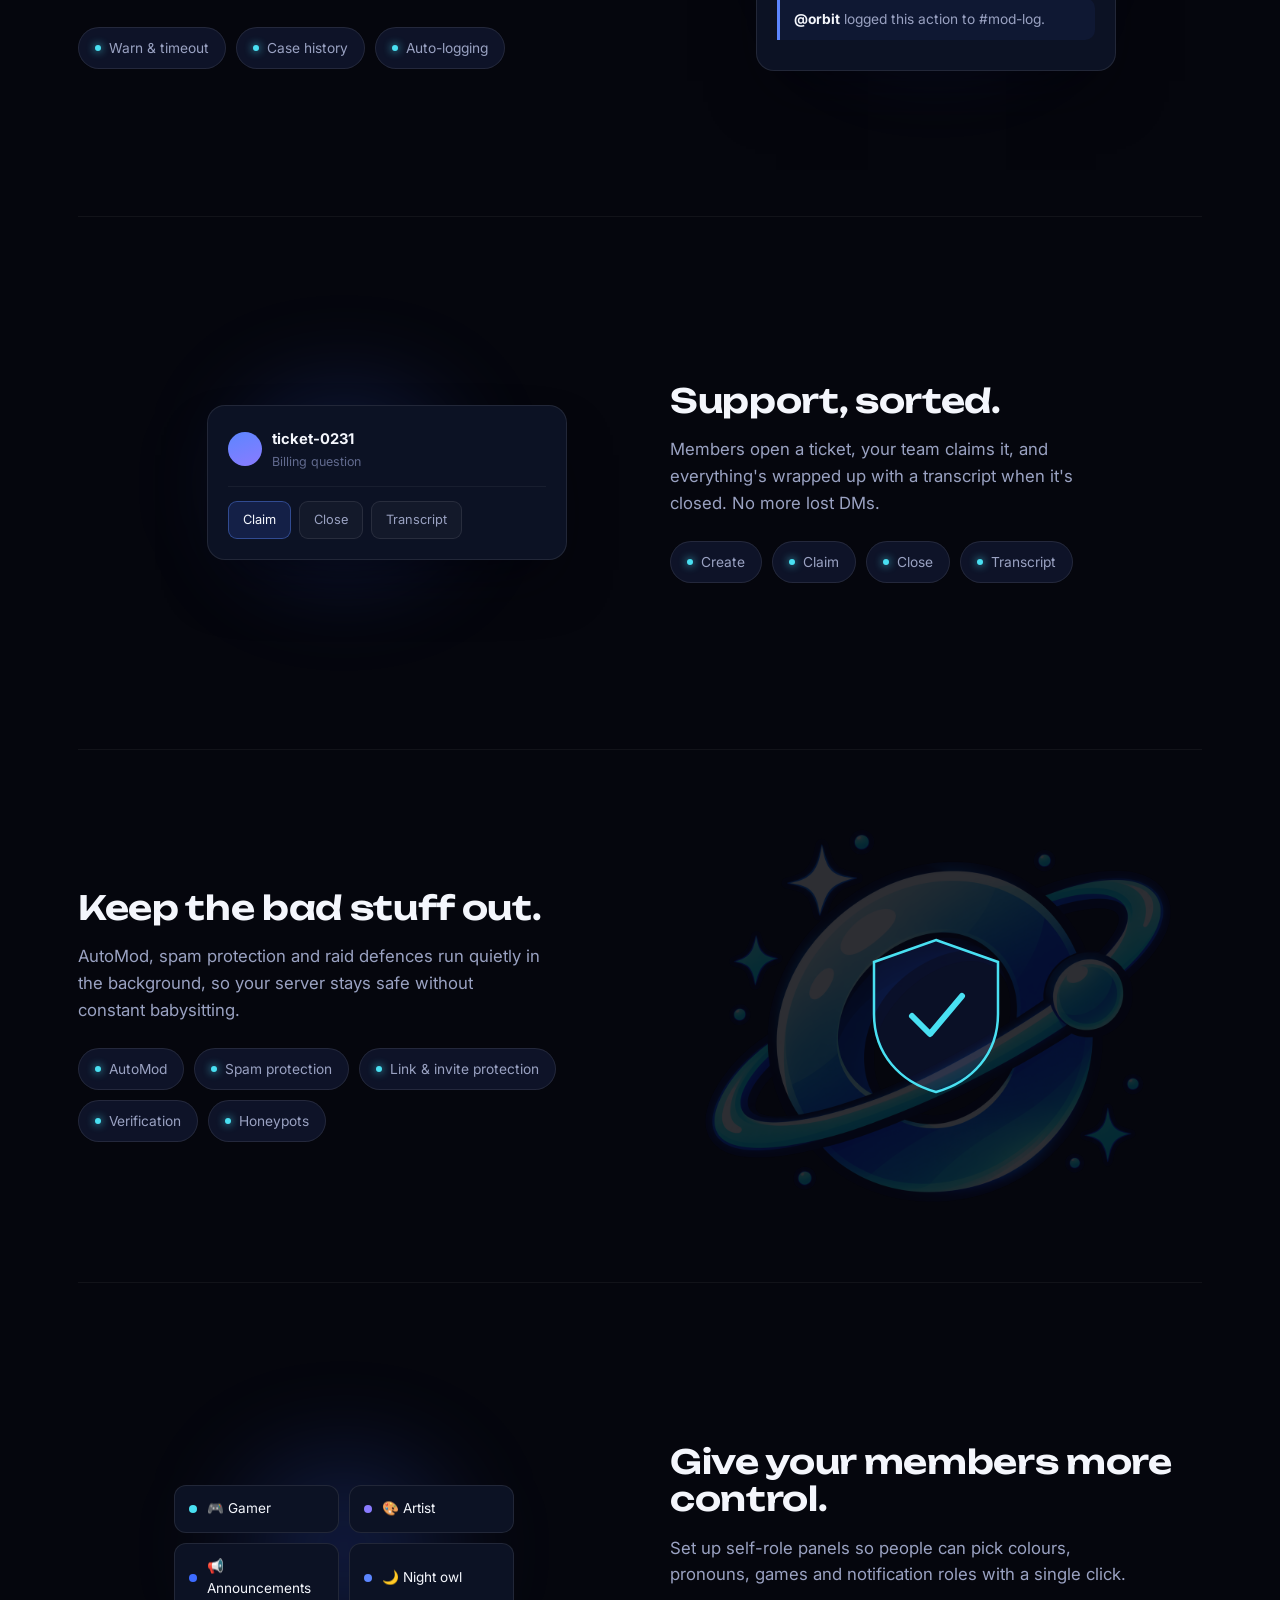
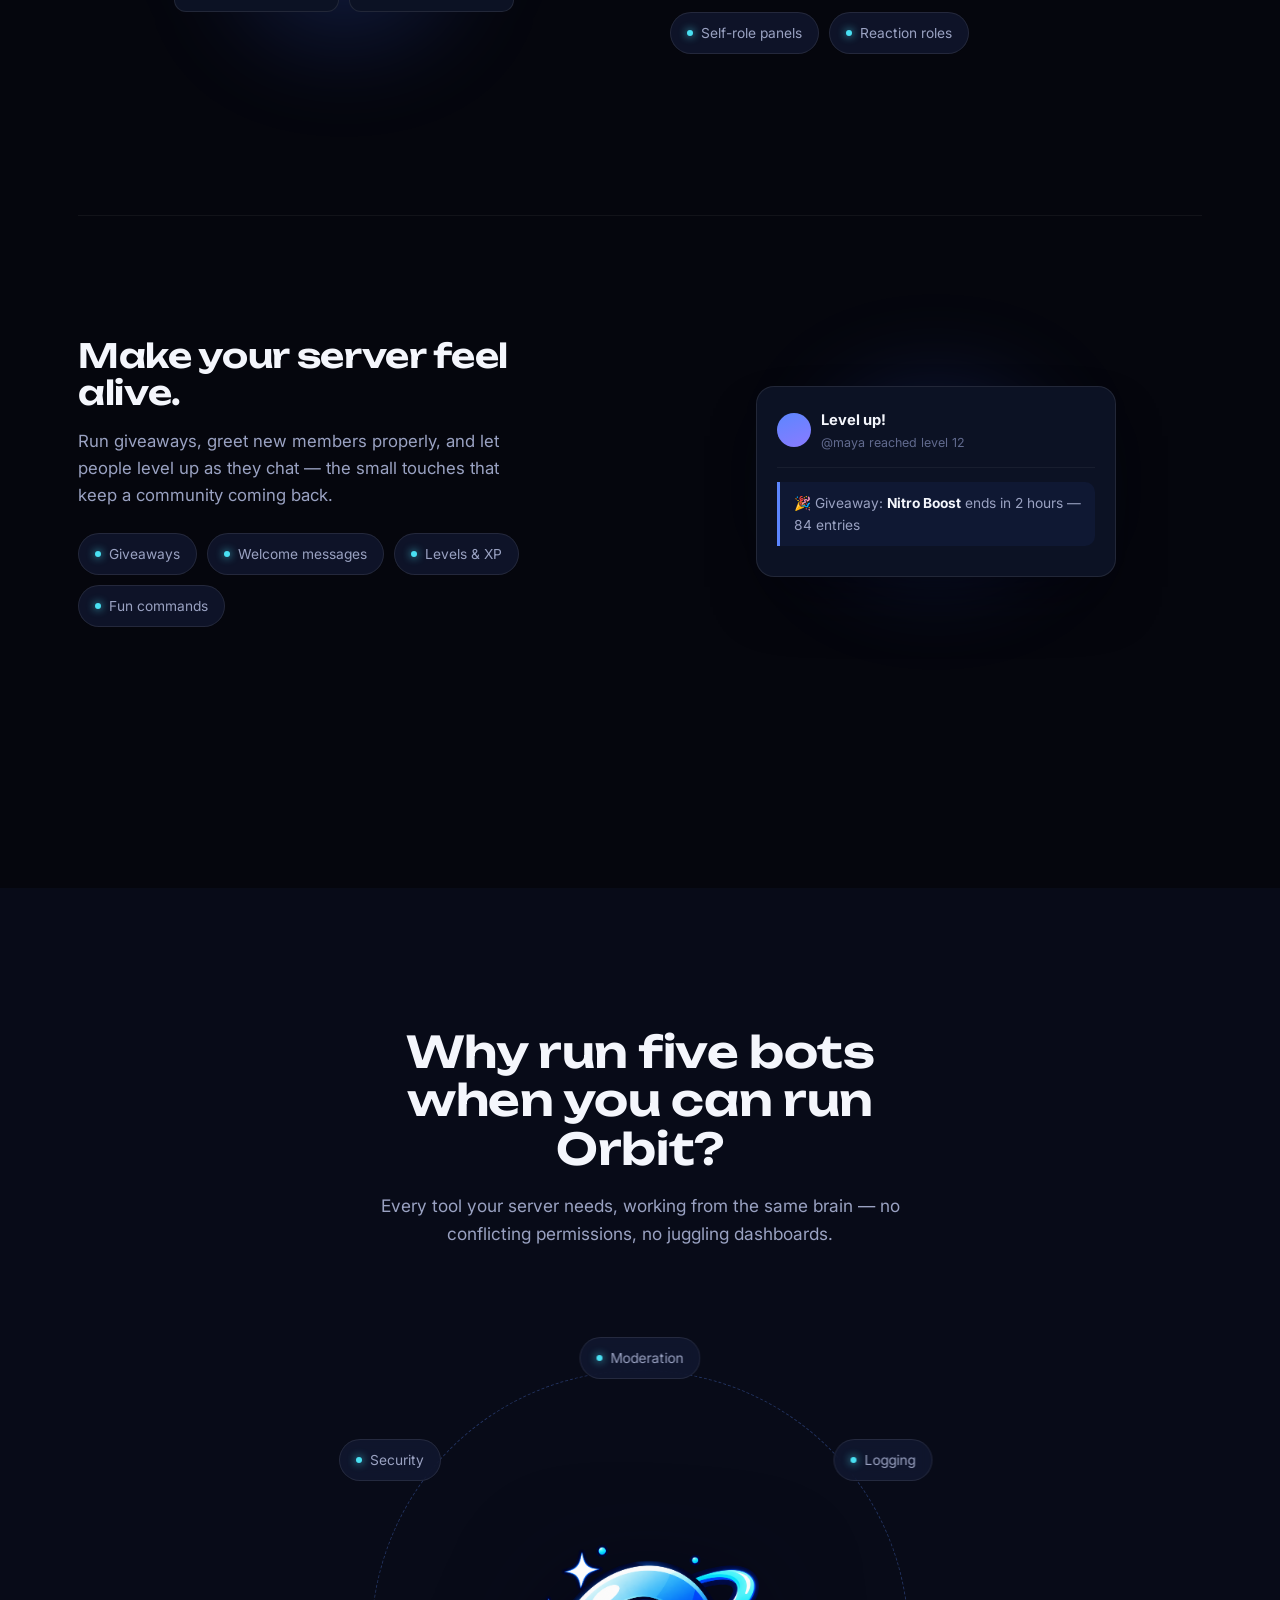
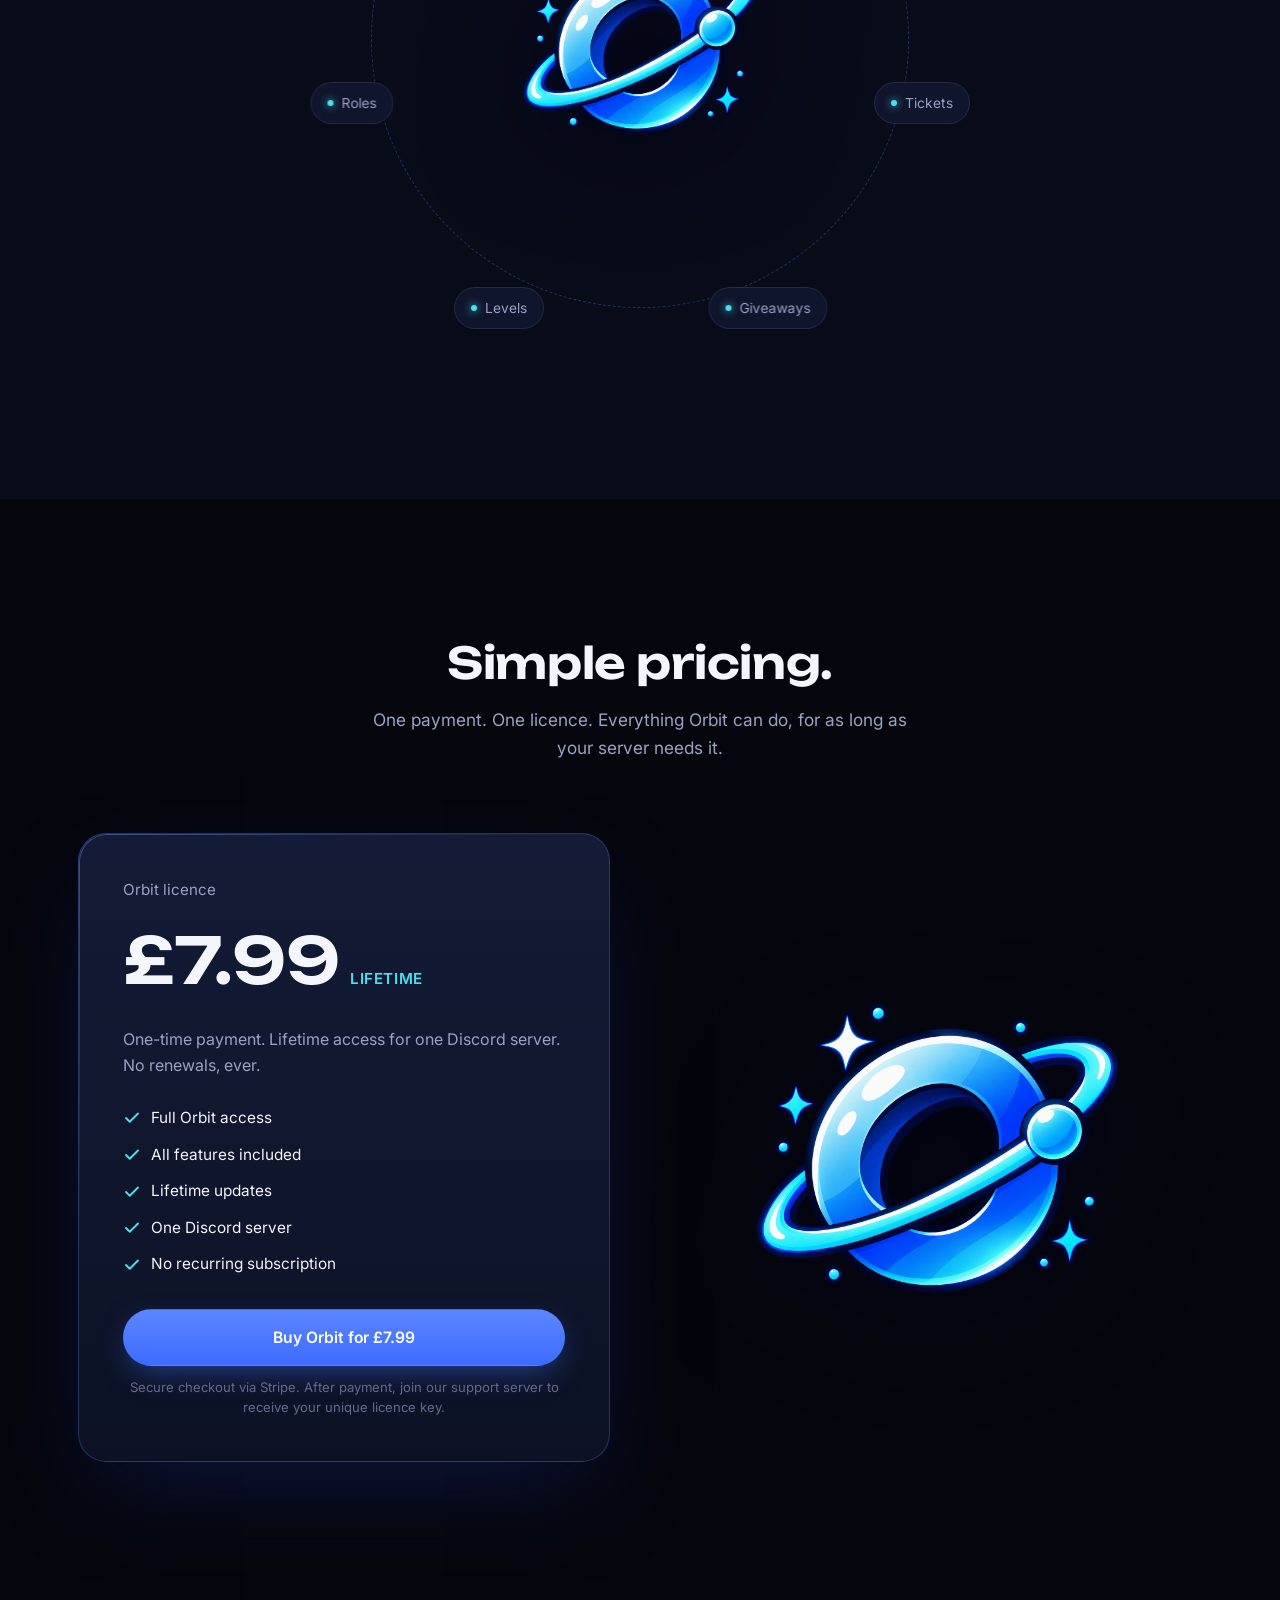
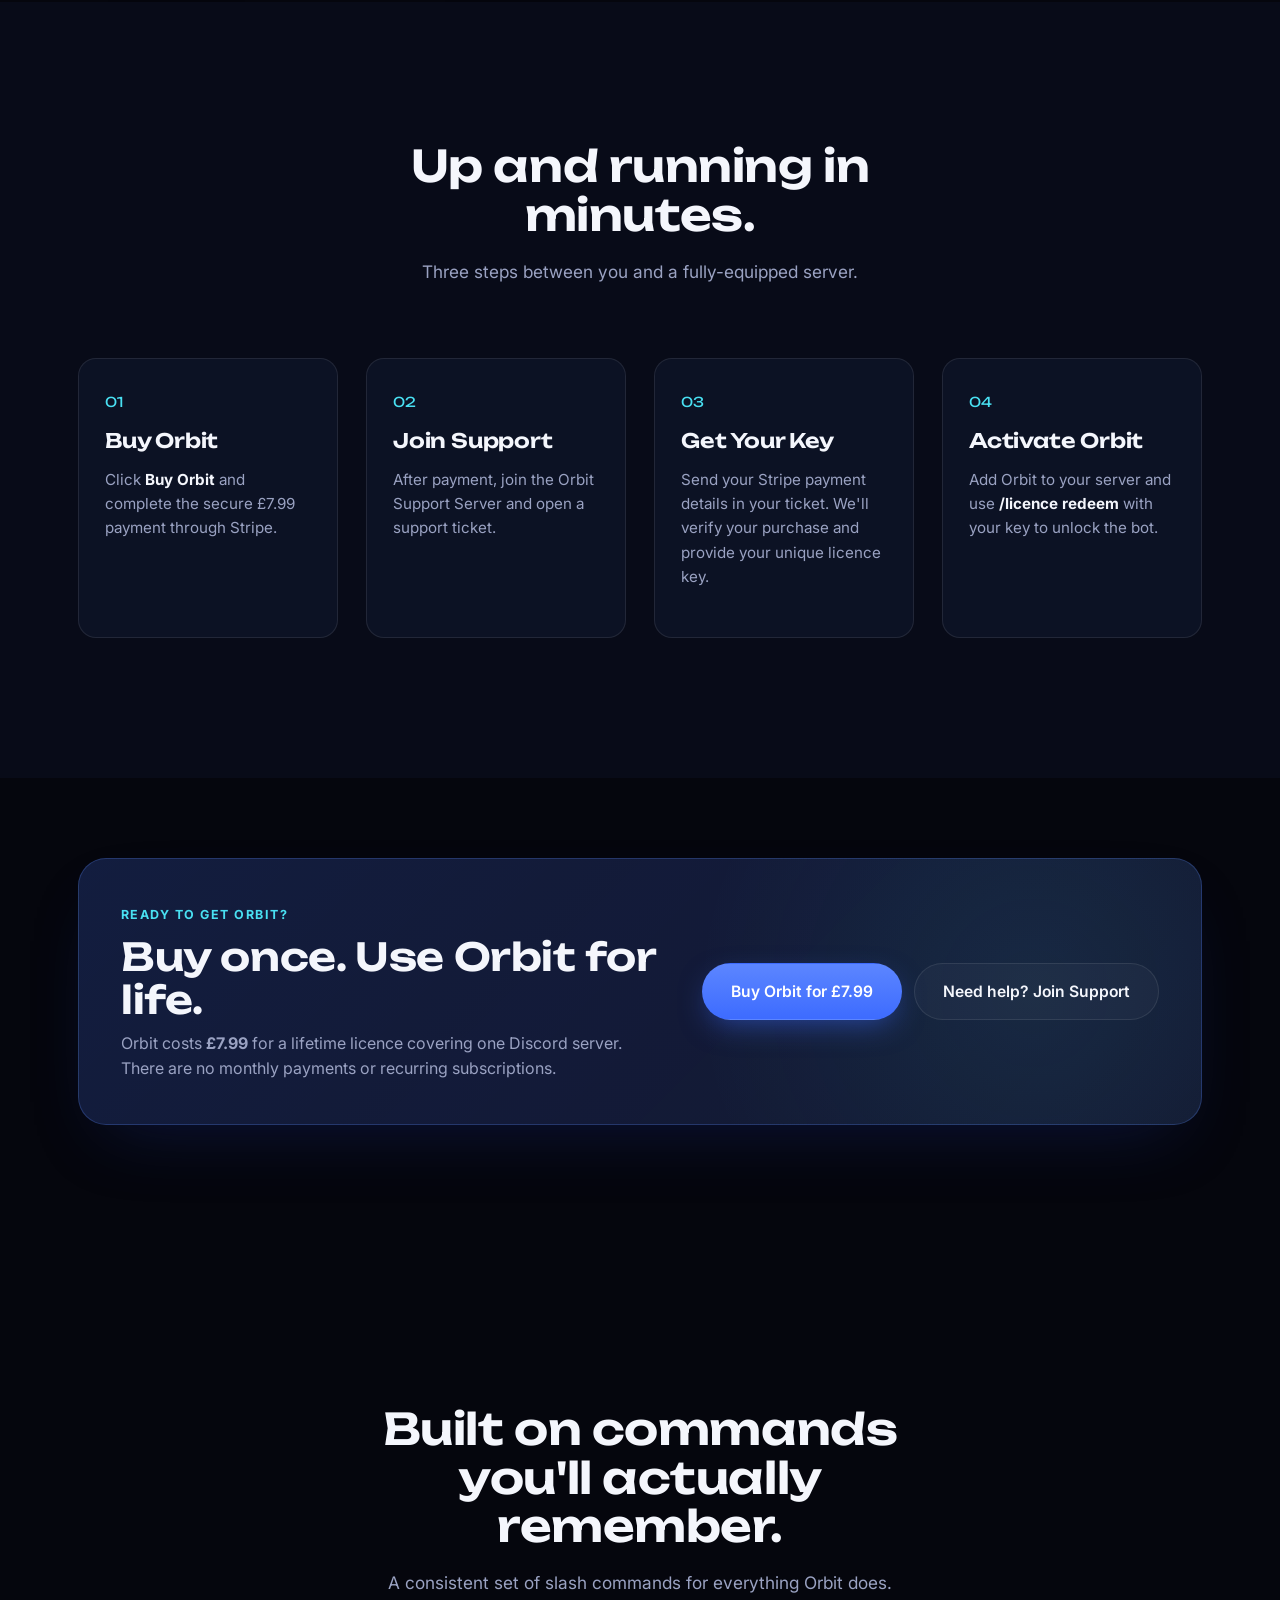
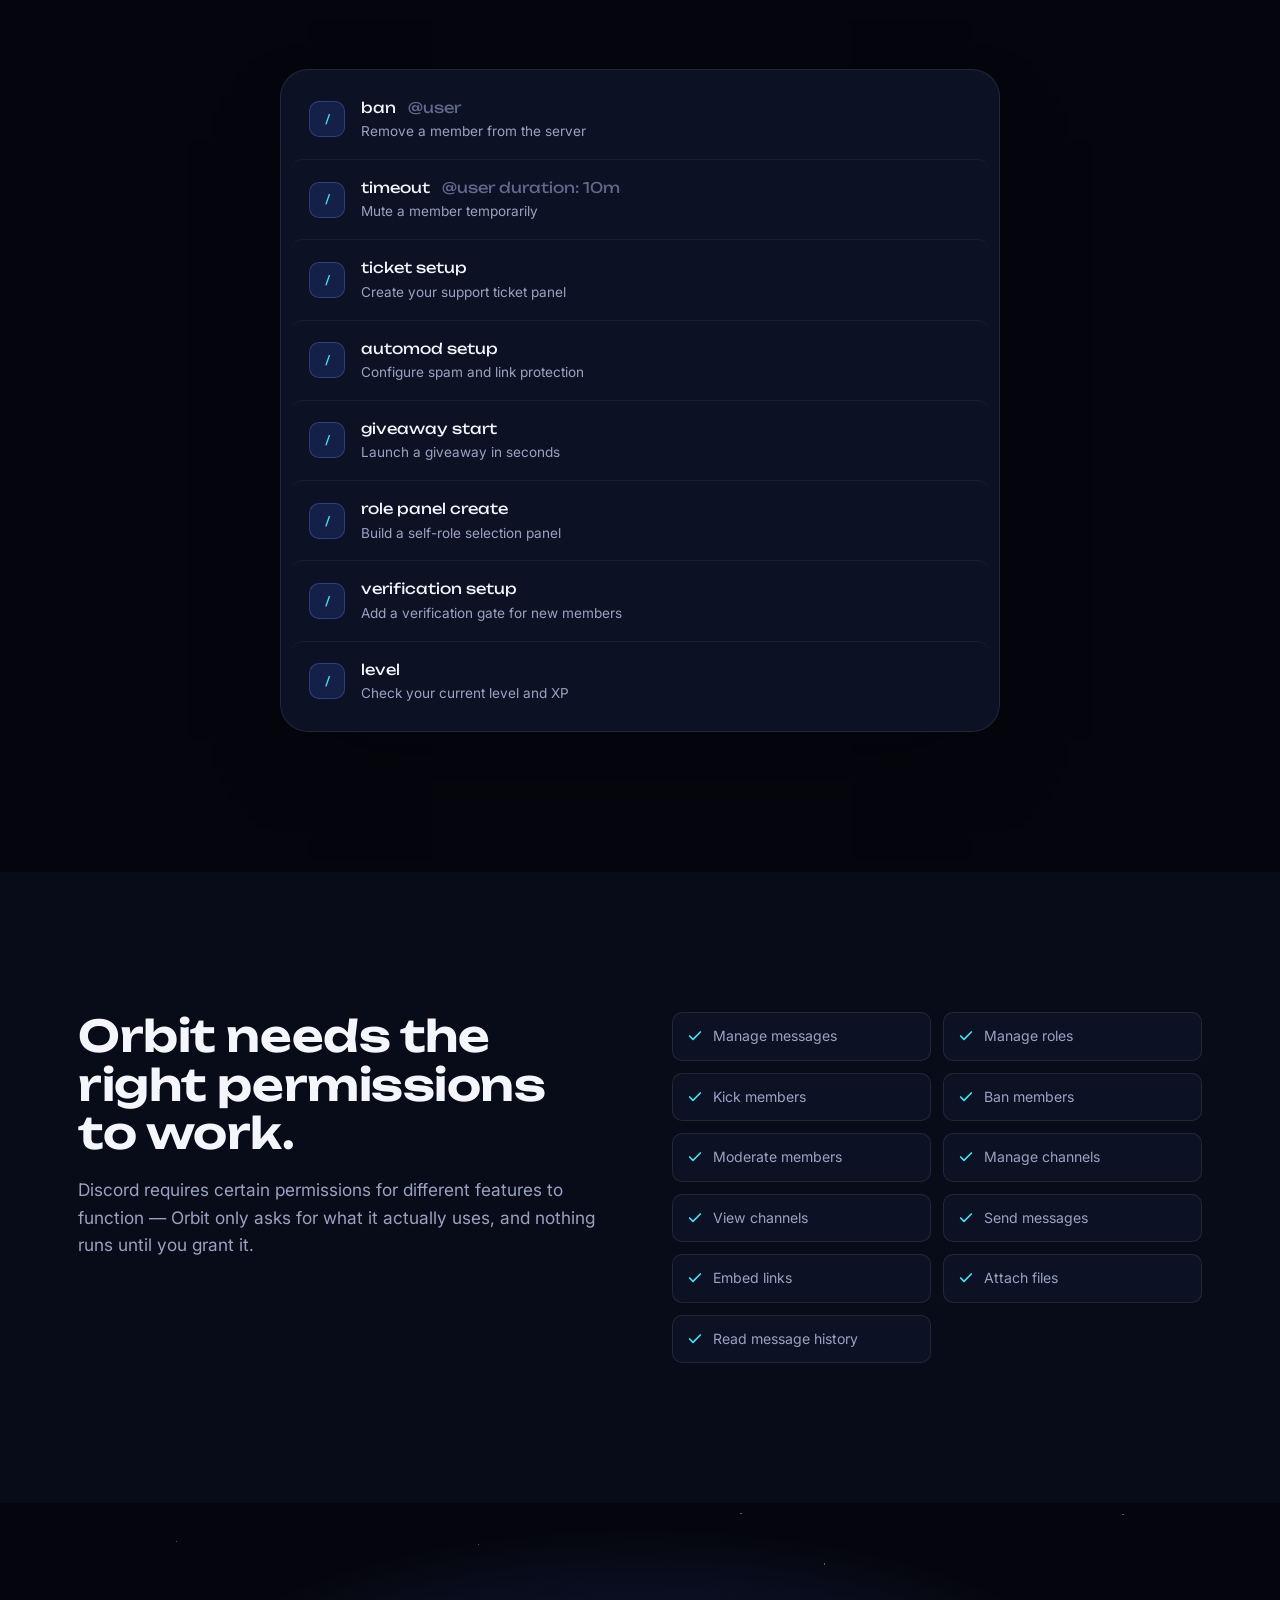
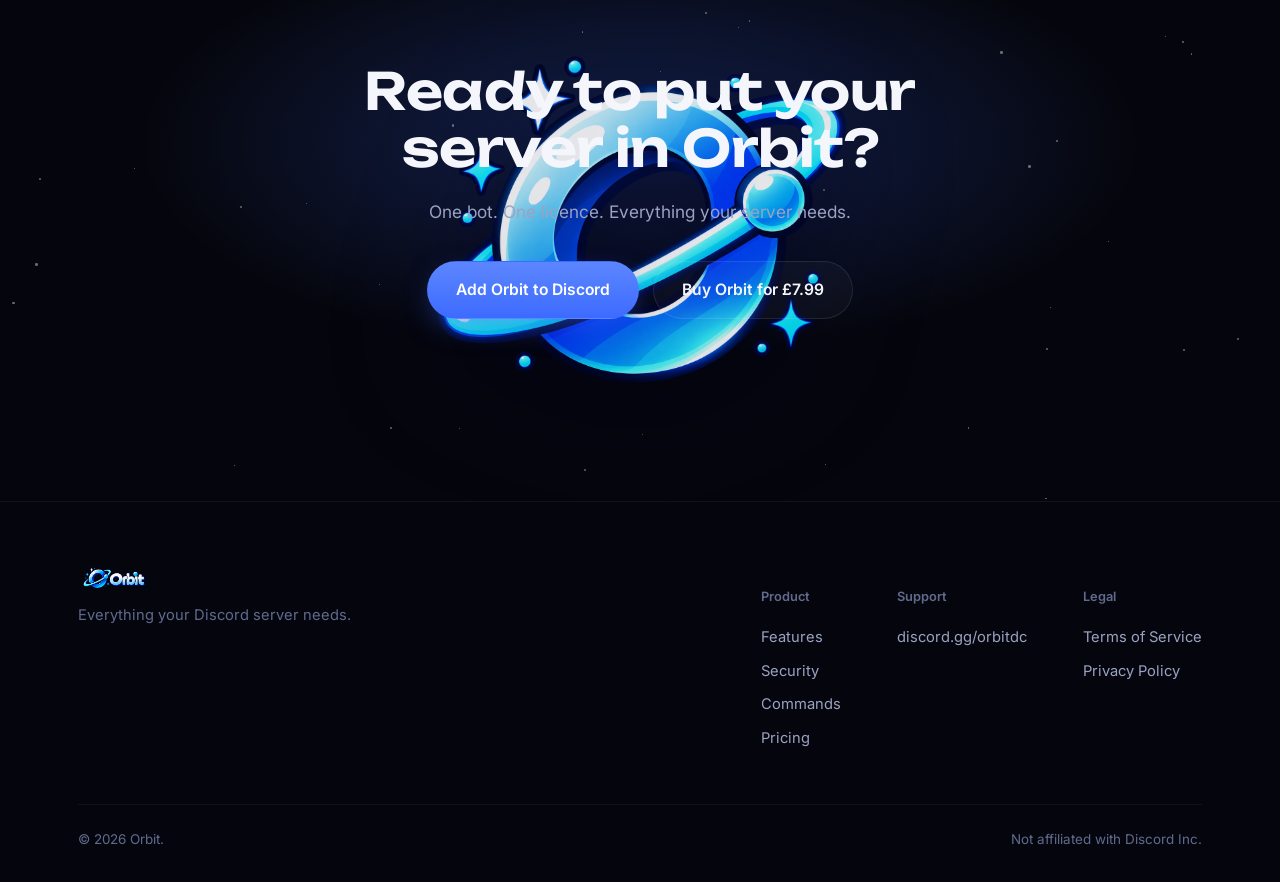
==== commit 6b1dc39d: "Add files via upload" ====
--- a/index.html
+++ b/index.html
@@ -4,7 +4,7 @@
 <meta charset="UTF-8">
 <meta name="viewport" content="width=device-width, initial-scale=1">
 <title>Orbit — Everything your Discord server needs</title>
-<meta name="description" content="Orbit is an all-in-one Discord bot covering moderation, tickets, security, roles, giveaways and more. £15 one-time, lifetime licence, one server, no subscription.">
+<meta name="description" content="Orbit is an all-in-one Discord bot covering moderation, tickets, security, roles, giveaways and more. £7.99 one-time, lifetime licence, one server, no subscription.">
 <link rel="icon" href="assets/orbit-mascot.png">
 <link rel="preconnect" href="https://fonts.googleapis.com">
 <link rel="preconnect" href="https://fonts.gstatic.com" crossorigin>
@@ -23,7 +23,7 @@
       <li><a href="#commands">Commands</a></li>
       <li><a href="#pricing">Pricing</a></li>
     </ul>
-    <div class="nav-cta"><a href="#" class="btn btn-primary" data-action="invite">Add to Discord</a></div>
+    <div class="nav-cta"><a href="#" class="btn btn-primary" data-action="stripe">Buy Orbit · £7.99</a></div>
     <button class="nav-toggle" id="navToggle" aria-label="Toggle menu" aria-expanded="false"><span></span></button>
   </nav>
 </div>
@@ -39,7 +39,7 @@
         <a href="#" class="btn btn-primary" data-action="invite">Add Orbit to Discord</a>
         <a href="#features" class="btn btn-ghost">Explore features</a>
       </div>
-      <p class="hero-fineprint">£15 lifetime licence · One server · No subscription</p>
+      <p class="hero-fineprint">£7.99 lifetime licence · One server · No subscription</p>
     </div>
     <div class="hero-stage">
       <div class="hero-glow"></div>
@@ -216,8 +216,8 @@
       <div class="pricing-wrap reveal">
         <div class="price-card">
           <div class="price-tag-label">Orbit licence</div>
-          <div class="price-amount"><span class="num">£15</span><span class="term">LIFETIME</span></div>
-          <p class="price-sub">One-time payment. No renewals, ever.</p>
+          <div class="price-amount"><span class="num">£7.99</span><span class="term">LIFETIME</span></div>
+          <p class="price-sub">One-time payment. Lifetime access for one Discord server. No renewals, ever.</p>
           <ul class="price-list">
             <li><svg width="18" height="18" viewBox="0 0 24 24" fill="none"><path d="M4 12l5 5L20 6" stroke="currentColor" stroke-width="2.5" stroke-linecap="round" stroke-linejoin="round"/></svg>Full Orbit access</li>
             <li><svg width="18" height="18" viewBox="0 0 24 24" fill="none"><path d="M4 12l5 5L20 6" stroke="currentColor" stroke-width="2.5" stroke-linecap="round" stroke-linejoin="round"/></svg>All features included</li>
@@ -225,7 +225,7 @@
             <li><svg width="18" height="18" viewBox="0 0 24 24" fill="none"><path d="M4 12l5 5L20 6" stroke="currentColor" stroke-width="2.5" stroke-linecap="round" stroke-linejoin="round"/></svg>One Discord server</li>
             <li><svg width="18" height="18" viewBox="0 0 24 24" fill="none"><path d="M4 12l5 5L20 6" stroke="currentColor" stroke-width="2.5" stroke-linecap="round" stroke-linejoin="round"/></svg>No recurring subscription</li>
           </ul>
-          <a href="#" class="btn btn-primary btn-block" data-action="stripe">Get Orbit</a>
+          <a href="#" class="btn btn-primary btn-block" data-action="stripe">Buy Orbit for £7.99</a><p class="price-note">Secure checkout via Stripe. After payment, join our support server to receive your unique licence key.</p>
         </div>
         <div class="pricing-visual">
           <div class="fv-glow" style="position:absolute;"></div>
@@ -242,21 +242,43 @@
         <h2>Up and running in minutes.</h2>
         <p>Three steps between you and a fully-equipped server.</p>
       </div>
-      <div class="steps reveal">
+      <div class="steps reveal purchase-steps">
         <div class="step">
           <span class="step-no">01</span>
-          <h4>Purchase</h4>
-          <p>Get your £15 lifetime licence — a one-time payment, no account required.</p>
+          <h4>Buy Orbit</h4>
+          <p>Click <strong>Buy Orbit</strong> and complete the secure £7.99 payment through Stripe.</p>
         </div>
         <div class="step">
           <span class="step-no">02</span>
-          <h4>Invite</h4>
-          <p>Add Orbit to your Discord server with a couple of clicks.</p>
+          <h4>Join Support</h4>
+          <p>After payment, join the Orbit Support Server and open a support ticket.</p>
         </div>
         <div class="step">
           <span class="step-no">03</span>
-          <h4>Activate</h4>
-          <p>Redeem your licence key in Discord and everything unlocks instantly.</p>
+          <h4>Get Your Key</h4>
+          <p>Send your Stripe payment details in your ticket. We'll verify your purchase and provide your unique licence key.</p>
+        </div>
+        <div class="step">
+          <span class="step-no">04</span>
+          <h4>Activate Orbit</h4>
+          <p>Add Orbit to your server and use <strong>/licence redeem</strong> with your key to unlock the bot.</p>
+        </div>
+      </div>
+    </div>
+  </section>
+
+  <!-- PURCHASE HELP -->
+  <section class="section purchase-help" id="buy">
+    <div class="container">
+      <div class="purchase-panel reveal">
+        <div>
+          <span class="purchase-kicker">READY TO GET ORBIT?</span>
+          <h2>Buy once. Use Orbit for life.</h2>
+          <p>Orbit costs <strong>£7.99</strong> for a lifetime licence covering one Discord server. There are no monthly payments or recurring subscriptions.</p>
+        </div>
+        <div class="purchase-actions">
+          <a href="#" class="btn btn-primary" data-action="stripe">Buy Orbit for £7.99</a>
+          <a href="#" class="btn btn-ghost" data-action="support">Need help? Join Support</a>
         </div>
       </div>
     </div>
@@ -340,7 +362,7 @@
       <p>One bot. One licence. Everything your server needs.</p>
       <div class="hero-actions">
         <a href="#" class="btn btn-primary" data-action="invite">Add Orbit to Discord</a>
-        <a href="#" class="btn btn-ghost" data-action="stripe">Get Orbit for £15</a>
+        <a href="#" class="btn btn-ghost" data-action="stripe">Buy Orbit for £7.99</a>
       </div>
     </div>
   </section>
--- a/style.css
+++ b/style.css
@@ -894,3 +894,81 @@
   .simple-card{padding:30px 22px;}
   .simple-page{padding-top:105px;}
 }
+
+
+/* ---------------------------------------------------------
+   Purchase / buying flow
+   --------------------------------------------------------- */
+.purchase-steps{
+  grid-template-columns:repeat(4,1fr);
+}
+
+.purchase-steps .step strong{
+  color:var(--white);
+}
+
+.purchase-help{
+  padding-top:80px;
+}
+
+.purchase-panel{
+  display:flex;
+  align-items:center;
+  justify-content:space-between;
+  gap:36px;
+  padding:42px;
+  background:
+    radial-gradient(circle at 85% 50%, rgba(73,224,242,.08), transparent 35%),
+    linear-gradient(135deg, rgba(61,107,255,.12), rgba(138,123,255,.06)),
+    var(--navy-800);
+  border:1px solid rgba(93,140,255,.25);
+  border-radius:var(--radius-lg);
+  box-shadow:0 30px 70px -30px rgba(20,40,120,.45);
+}
+
+.purchase-panel h2{
+  font-size:clamp(1.7rem, 3vw, 2.4rem);
+  margin-bottom:10px;
+}
+
+.purchase-panel p{
+  color:var(--muted);
+  max-width:58ch;
+  margin:0;
+}
+
+.purchase-kicker{
+  display:inline-block;
+  margin-bottom:10px;
+  color:var(--cyan);
+  font-size:.78rem;
+  font-weight:700;
+  letter-spacing:.12em;
+}
+
+.purchase-actions{
+  display:flex;
+  gap:12px;
+  flex-wrap:wrap;
+  flex-shrink:0;
+}
+
+.price-note{
+  color:var(--muted-dim);
+  font-size:.82rem;
+  line-height:1.5;
+  margin:12px 0 0;
+  text-align:center;
+}
+
+@media (max-width:980px){
+  .purchase-steps{ grid-template-columns:1fr 1fr; }
+  .purchase-panel{ flex-direction:column; align-items:flex-start; }
+}
+
+@media (max-width:600px){
+  .purchase-steps{ grid-template-columns:1fr; }
+  .purchase-panel{ padding:30px 22px; }
+  .purchase-actions{ width:100%; }
+  .purchase-actions .btn{ width:100%; }
+}
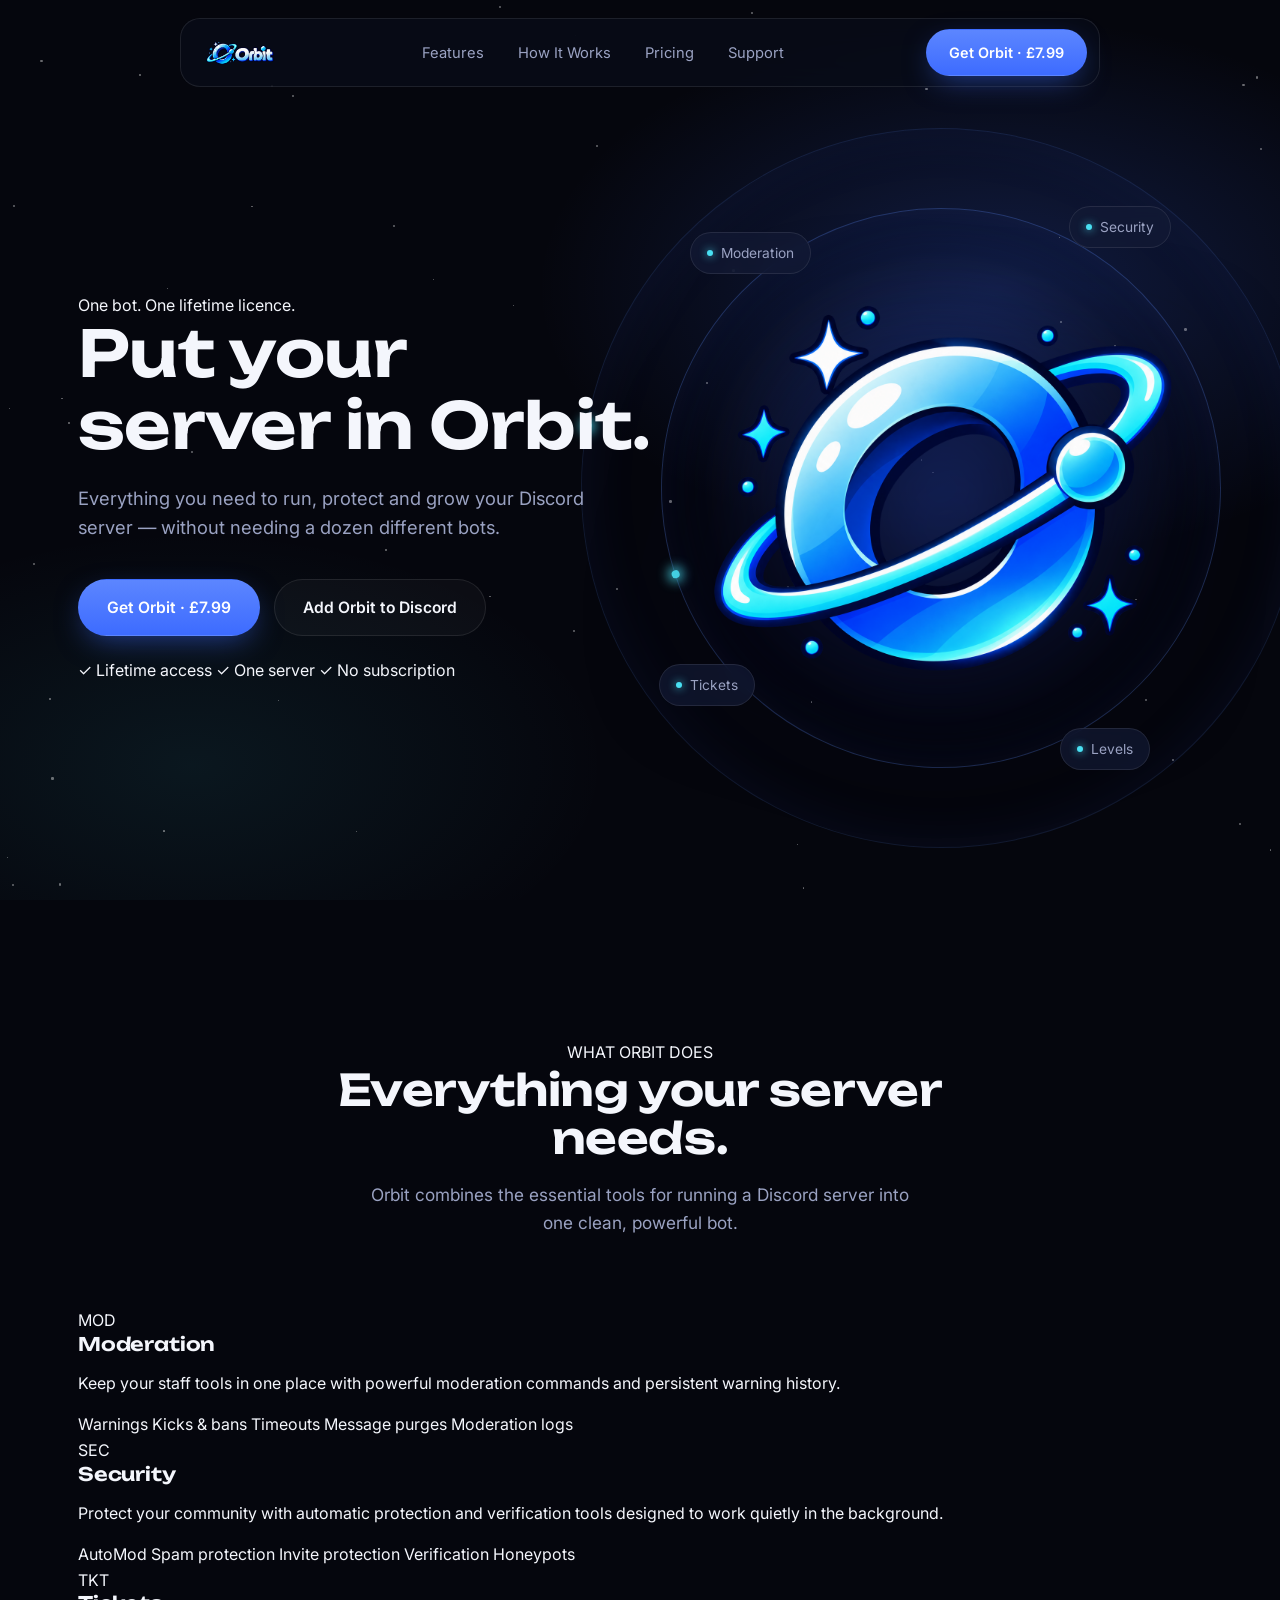
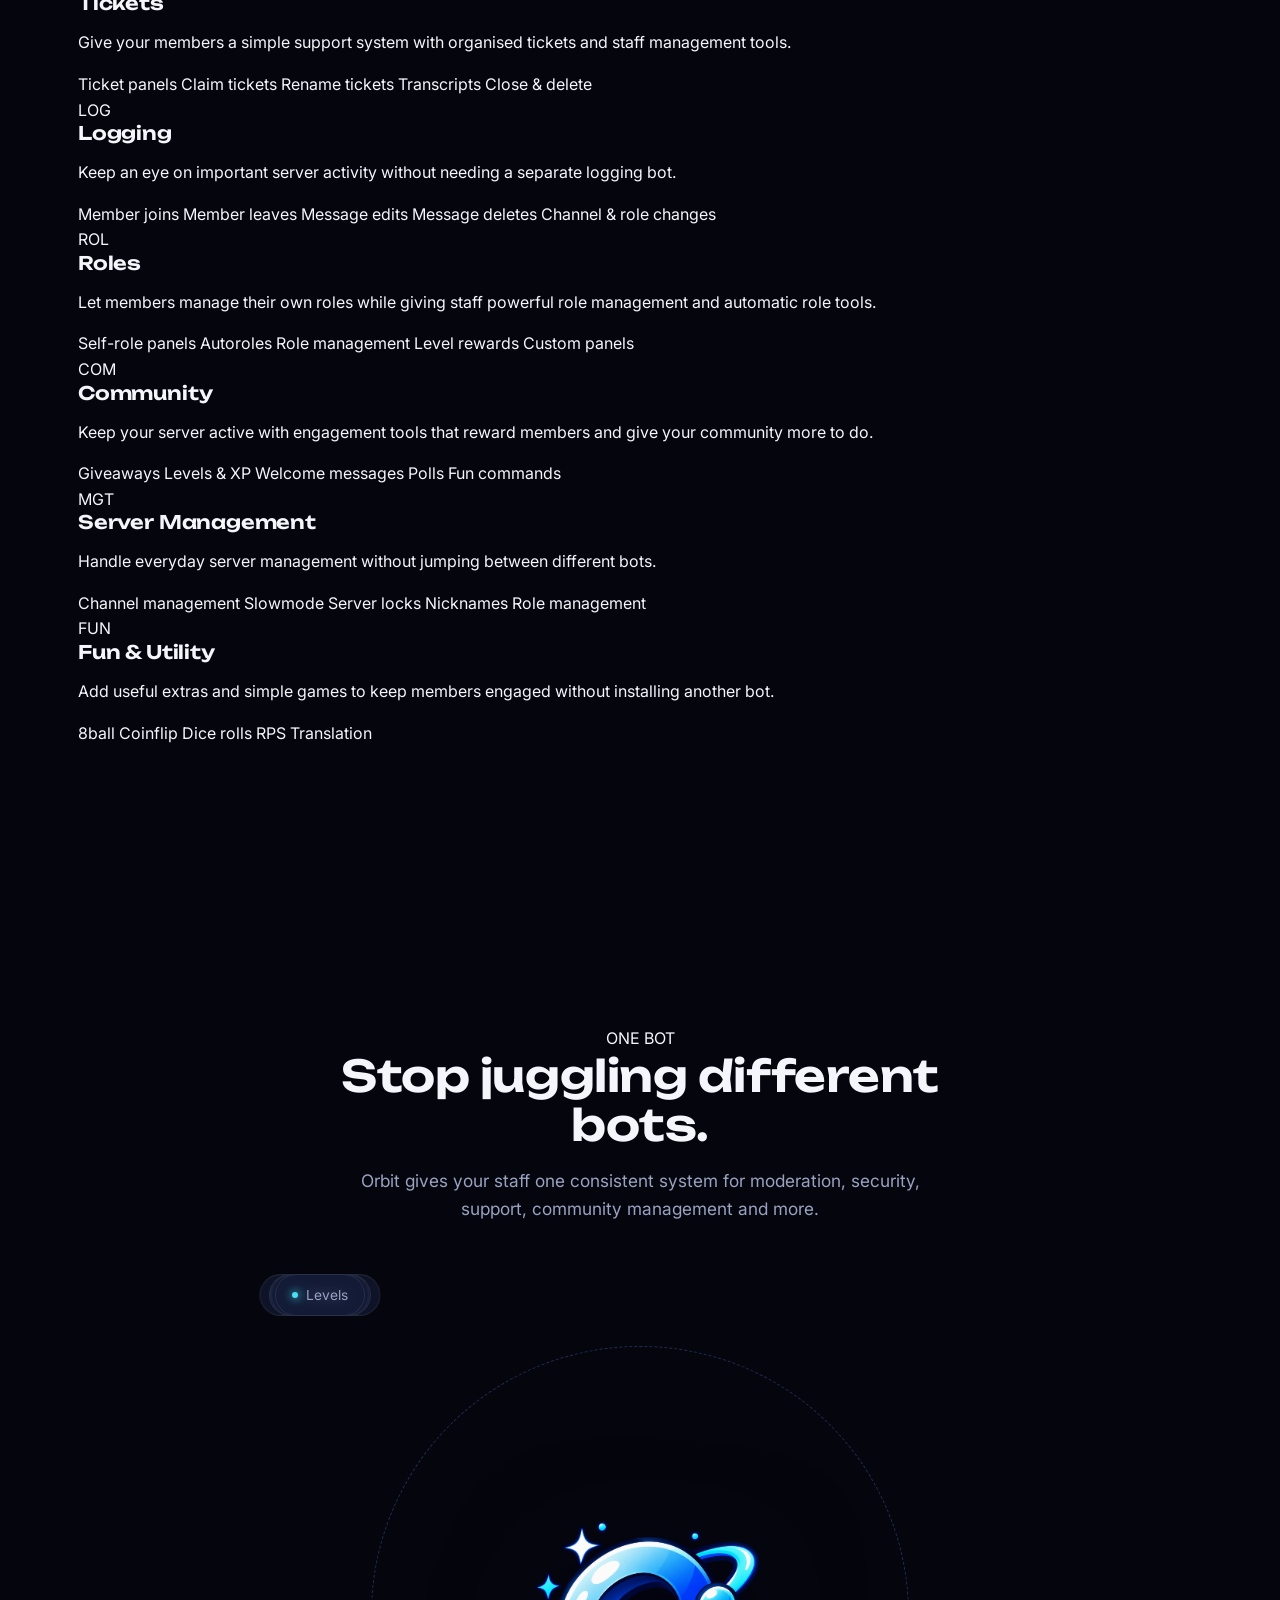
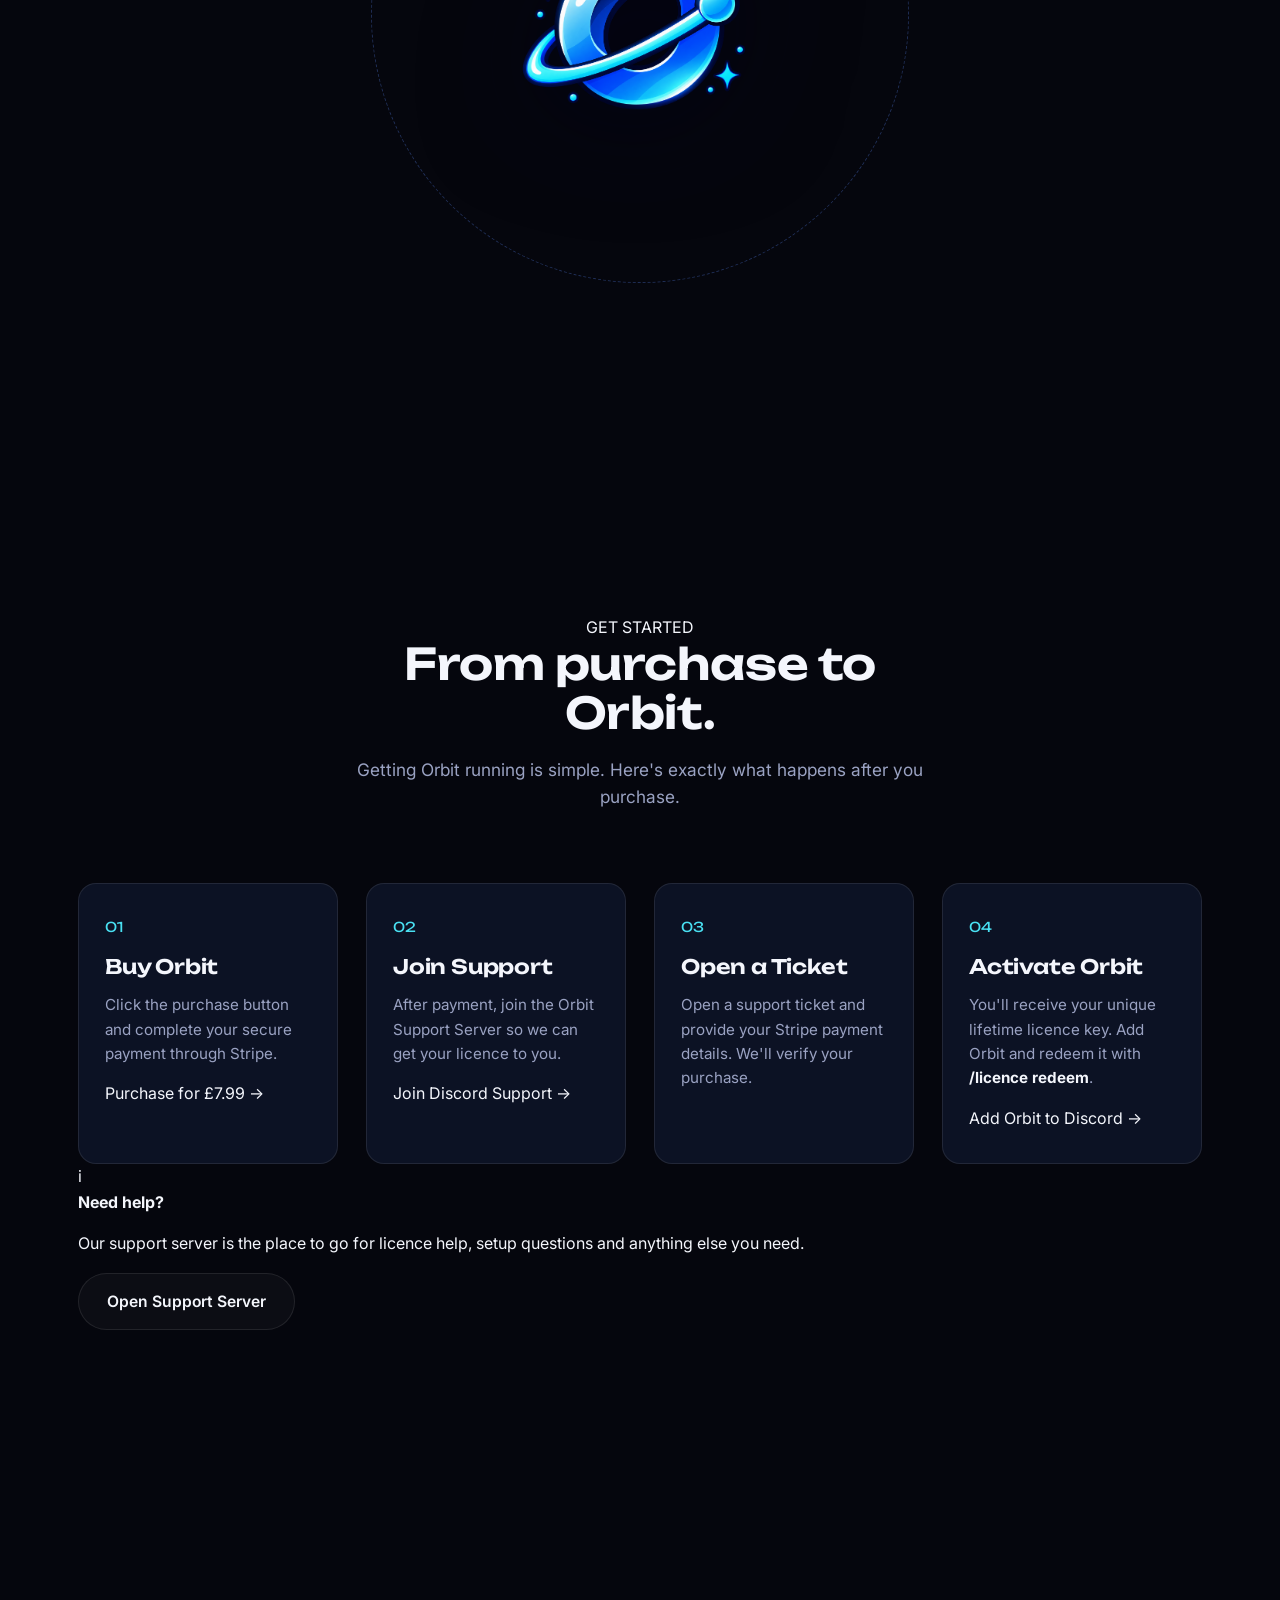
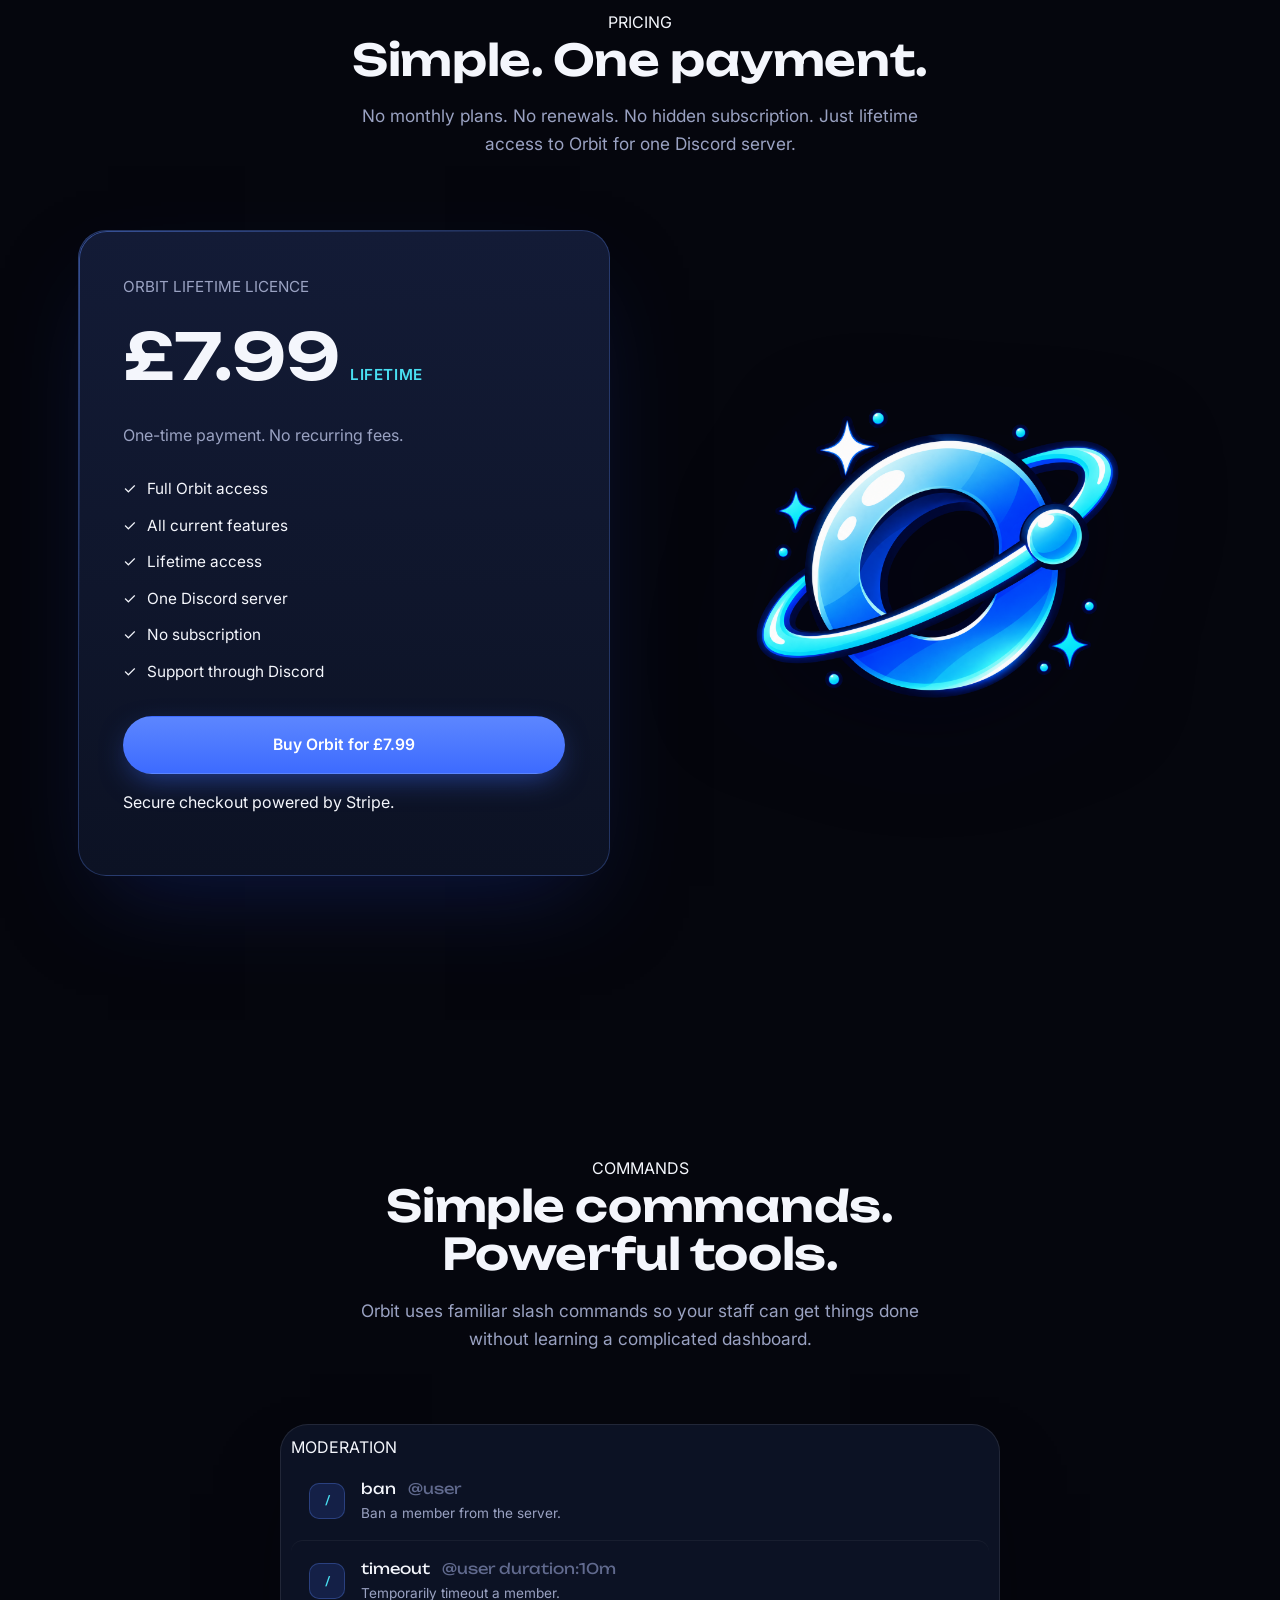
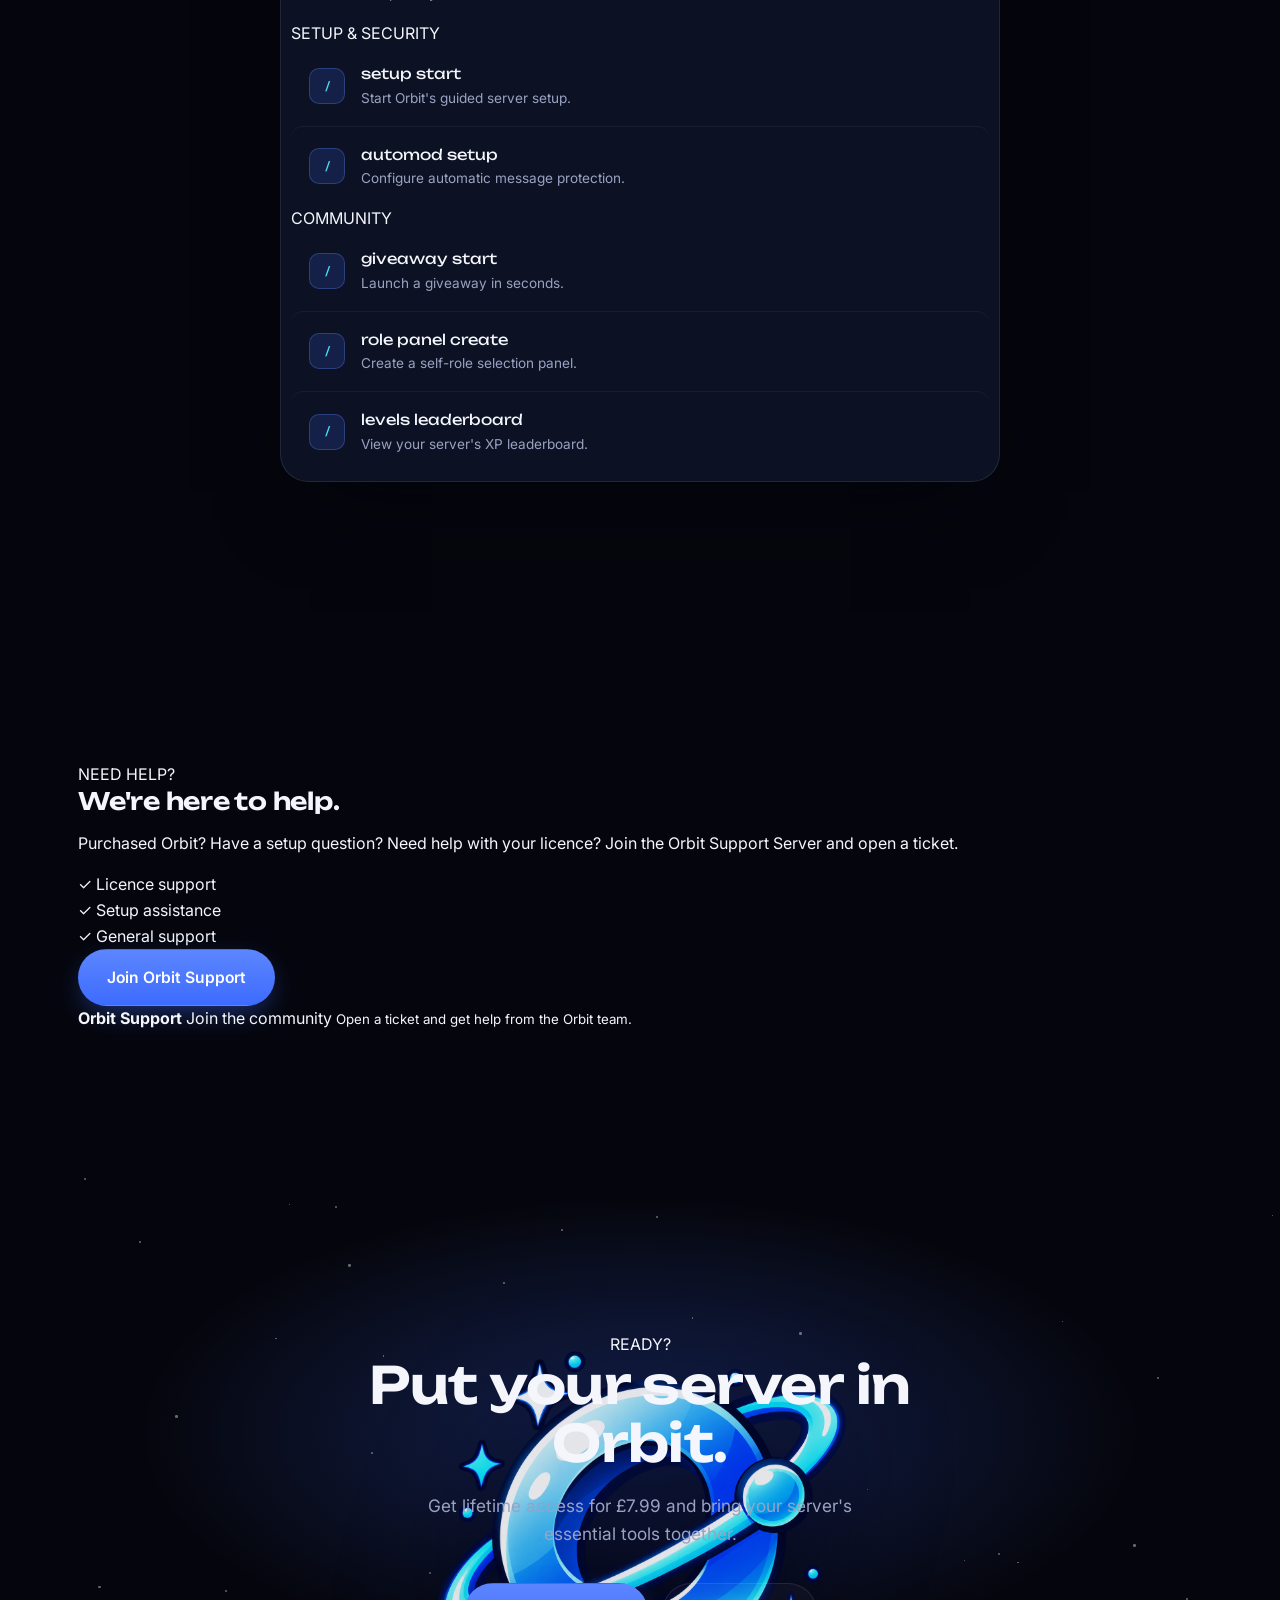
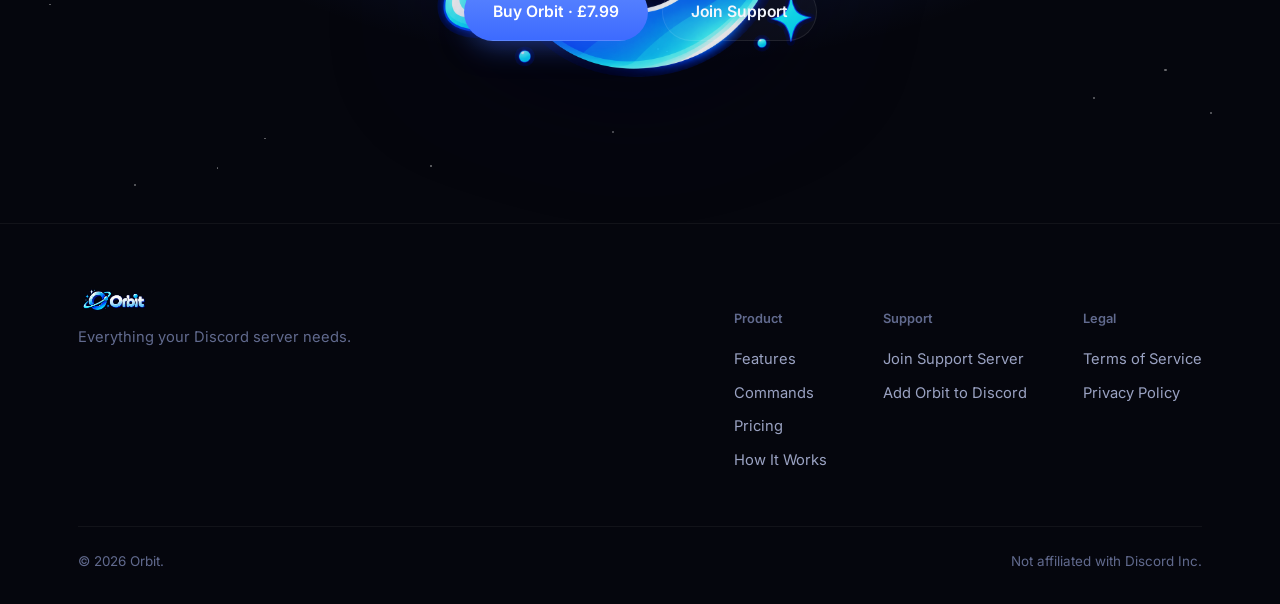
==== commit e4a358c6: "Update index.html" ====
--- a/index.html
+++ b/index.html
@@ -3,406 +3,1039 @@
 <head>
 <meta charset="UTF-8">
 <meta name="viewport" content="width=device-width, initial-scale=1">
-<title>Orbit — Everything your Discord server needs</title>
-<meta name="description" content="Orbit is an all-in-one Discord bot covering moderation, tickets, security, roles, giveaways and more. £7.99 one-time, lifetime licence, one server, no subscription.">
+
+<title>Orbit — Everything Your Discord Server Needs</title>
+
+<meta
+  name="description"
+  content="Orbit is an all-in-one Discord bot for moderation, security, tickets, AutoMod, logging, roles, giveaways, levels and more. £7.99 lifetime licence, one server, no subscription."
+>
+
 <link rel="icon" href="assets/orbit-mascot.png">
+
 <link rel="preconnect" href="https://fonts.googleapis.com">
 <link rel="preconnect" href="https://fonts.gstatic.com" crossorigin>
-<link href="https://fonts.googleapis.com/css2?family=Inter:wght@400;500;600;700&family=Unbounded:wght@500;600;700&display=swap" rel="stylesheet">
+<link
+  href="https://fonts.googleapis.com/css2?family=Inter:wght@400;500;600;700&family=Unbounded:wght@500;600;700&display=swap"
+  rel="stylesheet"
+>
+
 <link rel="stylesheet" href="style.css">
 </head>
+
 <body>
 
 <!-- NAV -->
 <div class="nav-wrap">
   <nav class="nav">
-    <a href="#top" class="nav-logo"><img src="assets/orbit-logo.png" alt="Orbit"></a>
+
+    <a href="#top" class="nav-logo">
+      <img src="assets/orbit-logo.png" alt="Orbit">
+    </a>
+
     <ul class="nav-links" id="navLinks">
       <li><a href="#features">Features</a></li>
-      <li><a href="#security">Security</a></li>
-      <li><a href="#commands">Commands</a></li>
+      <li><a href="#setup">How It Works</a></li>
       <li><a href="#pricing">Pricing</a></li>
+      <li><a href="#support">Support</a></li>
     </ul>
-    <div class="nav-cta"><a href="#" class="btn btn-primary" data-action="stripe">Buy Orbit · £7.99</a></div>
-    <button class="nav-toggle" id="navToggle" aria-label="Toggle menu" aria-expanded="false"><span></span></button>
+
+    <div class="nav-cta">
+      <a href="#" class="btn btn-primary" data-action="stripe">
+        Get Orbit · £7.99
+      </a>
+    </div>
+
+    <button
+      class="nav-toggle"
+      id="navToggle"
+      aria-label="Toggle menu"
+      aria-expanded="false"
+    >
+      <span></span>
+    </button>
+
   </nav>
 </div>
 
+
 <!-- HERO -->
 <header class="hero" id="top">
+
   <div class="starfield" id="heroStars"></div>
+
   <div class="hero-inner">
+
     <div class="hero-copy">
+
+      <div class="hero-badge">
+        <span class="dot"></span>
+        One bot. One lifetime licence.
+      </div>
+
       <h1>Put your server in Orbit.</h1>
-      <p class="lede">Moderation, tickets, security, roles, logging and more — all in one powerful Discord bot.</p>
+
+      <p class="lede">
+        Everything you need to run, protect and grow your Discord server —
+        without needing a dozen different bots.
+      </p>
+
       <div class="hero-actions">
-        <a href="#" class="btn btn-primary" data-action="invite">Add Orbit to Discord</a>
-        <a href="#features" class="btn btn-ghost">Explore features</a>
-      </div>
-      <p class="hero-fineprint">£7.99 lifetime licence · One server · No subscription</p>
-    </div>
+
+        <a href="#" class="btn btn-primary" data-action="stripe">
+          Get Orbit · £7.99
+        </a>
+
+        <a href="#" class="btn btn-ghost" data-action="invite">
+          Add Orbit to Discord
+        </a>
+
+      </div>
+
+      <div class="hero-points">
+        <span>✓ Lifetime access</span>
+        <span>✓ One server</span>
+        <span>✓ No subscription</span>
+      </div>
+
+    </div>
+
+
     <div class="hero-stage">
+
       <div class="hero-glow"></div>
+
       <div class="hero-orbit-ring r2"></div>
       <div class="hero-orbit-ring"></div>
-      <img class="hero-mascot" src="assets/orbit-mascot.png" alt="Orbit mascot, a cartoon ringed planet">
-      <div class="hero-tag t1 chip"><span class="dot"></span>Moderation</div>
-      <div class="hero-tag t2 chip"><span class="dot"></span>Security</div>
-      <div class="hero-tag t3 chip"><span class="dot"></span>Tickets</div>
-      <div class="hero-tag t4 chip"><span class="dot"></span>Giveaways</div>
-    </div>
+
+      <img
+        class="hero-mascot"
+        src="assets/orbit-mascot.png"
+        alt="Orbit mascot"
+      >
+
+      <div class="hero-tag t1 chip">
+        <span class="dot"></span>
+        Moderation
+      </div>
+
+      <div class="hero-tag t2 chip">
+        <span class="dot"></span>
+        Security
+      </div>
+
+      <div class="hero-tag t3 chip">
+        <span class="dot"></span>
+        Tickets
+      </div>
+
+      <div class="hero-tag t4 chip">
+        <span class="dot"></span>
+        Levels
+      </div>
+
+    </div>
+
   </div>
 </header>
 
+
 <main>
 
-  <!-- INTRO -->
-  <section class="section" id="features">
-    <div class="container">
-      <div class="section-head center reveal">
-        <h2>One bot. Everything covered.</h2>
-        <p>Orbit brings the tools your Discord server needs into one place, so you can stop juggling five different bots to run one community.</p>
-      </div>
+
+<!-- FEATURES -->
+<section class="section" id="features">
+
+  <div class="container">
+
+    <div class="section-head center reveal">
+
+      <span class="section-kicker">WHAT ORBIT DOES</span>
+
+      <h2>Everything your server needs.</h2>
+
+      <p>
+        Orbit combines the essential tools for running a Discord server
+        into one clean, powerful bot.
+      </p>
+
+    </div>
+
+
+    <div class="feature-grid reveal">
+
 
       <!-- MODERATION -->
-      <div class="feature-row reveal">
-        <div class="feature-text">
-          <h3>Moderation without the mess.</h3>
-          <p>Warn, kick, ban, timeout and purge messages from one consistent set of commands, with every action logged automatically.</p>
-          <div class="feature-tags">
-            <span class="chip"><span class="dot"></span>Warn &amp; timeout</span>
-            <span class="chip"><span class="dot"></span>Case history</span>
-            <span class="chip"><span class="dot"></span>Auto-logging</span>
-          </div>
-        </div>
-        <div class="feature-visual">
-          <div class="fv-glow"></div>
-          <div class="mock-card">
-            <div class="mock-head">
-              <div class="mock-avatar"></div>
-              <div><strong>Case #482</strong><span>Timeout · 10 minutes</span></div>
-            </div>
-            <div class="mock-bar"><b>@finn</b> was timed out for spamming in #general.</div>
-            <div class="mock-bar"><b>@orbit</b> logged this action to #mod-log.</div>
-          </div>
-        </div>
-      </div>
+      <article class="feature-card">
+
+        <div class="feature-icon">MOD</div>
+
+        <h3>Moderation</h3>
+
+        <p>
+          Keep your staff tools in one place with powerful moderation
+          commands and persistent warning history.
+        </p>
+
+        <div class="feature-list">
+          <span>Warnings</span>
+          <span>Kicks & bans</span>
+          <span>Timeouts</span>
+          <span>Message purges</span>
+          <span>Moderation logs</span>
+        </div>
+
+      </article>
+
+
+      <!-- SECURITY -->
+      <article class="feature-card">
+
+        <div class="feature-icon">SEC</div>
+
+        <h3>Security</h3>
+
+        <p>
+          Protect your community with automatic protection and verification
+          tools designed to work quietly in the background.
+        </p>
+
+        <div class="feature-list">
+          <span>AutoMod</span>
+          <span>Spam protection</span>
+          <span>Invite protection</span>
+          <span>Verification</span>
+          <span>Honeypots</span>
+        </div>
+
+      </article>
+
 
       <!-- TICKETS -->
-      <div class="feature-row reverse reveal">
-        <div class="feature-text">
-          <h3>Support, sorted.</h3>
-          <p>Members open a ticket, your team claims it, and everything's wrapped up with a transcript when it's closed. No more lost DMs.</p>
-          <div class="feature-tags">
-            <span class="chip"><span class="dot"></span>Create</span>
-            <span class="chip"><span class="dot"></span>Claim</span>
-            <span class="chip"><span class="dot"></span>Close</span>
-            <span class="chip"><span class="dot"></span>Transcript</span>
-          </div>
-        </div>
-        <div class="feature-visual">
-          <div class="fv-glow"></div>
-          <div class="mock-card offset">
-            <div class="mock-head">
-              <div class="mock-avatar"></div>
-              <div><strong>ticket-0231</strong><span>Billing question</span></div>
-            </div>
-            <div class="mock-actions">
-              <button class="on">Claim</button>
-              <button>Close</button>
-              <button>Transcript</button>
-            </div>
-          </div>
-        </div>
-      </div>
-
-      <!-- SECURITY -->
-      <div class="feature-row reveal" id="security">
-        <div class="feature-text">
-          <h3>Keep the bad stuff out.</h3>
-          <p>AutoMod, spam protection and raid defences run quietly in the background, so your server stays safe without constant babysitting.</p>
-          <div class="feature-tags">
-            <span class="chip"><span class="dot"></span>AutoMod</span>
-            <span class="chip"><span class="dot"></span>Spam protection</span>
-            <span class="chip"><span class="dot"></span>Link &amp; invite protection</span>
-            <span class="chip"><span class="dot"></span>Verification</span>
-            <span class="chip"><span class="dot"></span>Honeypots</span>
-          </div>
-        </div>
-        <div class="feature-visual mascot-bg">
-          <img class="fv-mascot" src="assets/orbit-mascot.png" alt="">
-          <svg width="140" height="160" viewBox="0 0 140 160" fill="none" style="position:relative;z-index:2;">
-            <path d="M70 4 L132 26 V78 C132 118 106 146 70 156 C34 146 8 118 8 78 V26 Z" stroke="#49e0f2" stroke-width="2.5" fill="rgba(61,107,255,.1)"/>
-            <path d="M46 80 L64 98 L96 60" stroke="#49e0f2" stroke-width="6" stroke-linecap="round" stroke-linejoin="round" fill="none"/>
-          </svg>
-        </div>
-      </div>
+      <article class="feature-card">
+
+        <div class="feature-icon">TKT</div>
+
+        <h3>Tickets</h3>
+
+        <p>
+          Give your members a simple support system with organised tickets
+          and staff management tools.
+        </p>
+
+        <div class="feature-list">
+          <span>Ticket panels</span>
+          <span>Claim tickets</span>
+          <span>Rename tickets</span>
+          <span>Transcripts</span>
+          <span>Close & delete</span>
+        </div>
+
+      </article>
+
+
+      <!-- LOGGING -->
+      <article class="feature-card">
+
+        <div class="feature-icon">LOG</div>
+
+        <h3>Logging</h3>
+
+        <p>
+          Keep an eye on important server activity without needing a
+          separate logging bot.
+        </p>
+
+        <div class="feature-list">
+          <span>Member joins</span>
+          <span>Member leaves</span>
+          <span>Message edits</span>
+          <span>Message deletes</span>
+          <span>Channel & role changes</span>
+        </div>
+
+      </article>
+
 
       <!-- ROLES -->
-      <div class="feature-row reverse reveal">
-        <div class="feature-text">
-          <h3>Give your members more control.</h3>
-          <p>Set up self-role panels so people can pick colours, pronouns, games and notification roles with a single click.</p>
-          <div class="feature-tags">
-            <span class="chip"><span class="dot"></span>Self-role panels</span>
-            <span class="chip"><span class="dot"></span>Reaction roles</span>
-          </div>
-        </div>
-        <div class="feature-visual">
-          <div class="fv-glow"></div>
-          <div class="role-grid">
-            <div class="role-pill"><span class="dot" style="background:#49e0f2"></span>🎮 Gamer</div>
-            <div class="role-pill"><span class="dot" style="background:#8a7bff"></span>🎨 Artist</div>
-            <div class="role-pill"><span class="dot" style="background:#3d6bff"></span>📢 Announcements</div>
-            <div class="role-pill"><span class="dot" style="background:#5c86ff"></span>🌙 Night owl</div>
-          </div>
-        </div>
-      </div>
+      <article class="feature-card">
+
+        <div class="feature-icon">ROL</div>
+
+        <h3>Roles</h3>
+
+        <p>
+          Let members manage their own roles while giving staff powerful
+          role management and automatic role tools.
+        </p>
+
+        <div class="feature-list">
+          <span>Self-role panels</span>
+          <span>Autoroles</span>
+          <span>Role management</span>
+          <span>Level rewards</span>
+          <span>Custom panels</span>
+        </div>
+
+      </article>
+
 
       <!-- COMMUNITY -->
-      <div class="feature-row reveal">
-        <div class="feature-text">
-          <h3>Make your server feel alive.</h3>
-          <p>Run giveaways, greet new members properly, and let people level up as they chat — the small touches that keep a community coming back.</p>
-          <div class="feature-tags">
-            <span class="chip"><span class="dot"></span>Giveaways</span>
-            <span class="chip"><span class="dot"></span>Welcome messages</span>
-            <span class="chip"><span class="dot"></span>Levels &amp; XP</span>
-            <span class="chip"><span class="dot"></span>Fun commands</span>
-          </div>
-        </div>
-        <div class="feature-visual">
-          <div class="fv-glow"></div>
-          <div class="mock-card">
-            <div class="mock-head">
-              <div class="mock-avatar"></div>
-              <div><strong>Level up!</strong><span>@maya reached level 12</span></div>
-            </div>
-            <div class="mock-bar">🎉 Giveaway: <b>Nitro Boost</b> ends in 2 hours — 84 entries</div>
-          </div>
-        </div>
-      </div>
-    </div>
-  </section>
-
-  <!-- ONE BOT -->
-  <section class="section" style="background:var(--navy-900)">
-    <div class="container">
-      <div class="section-head center reveal">
-        <h2>Why run five bots when you can run Orbit?</h2>
-        <p>Every tool your server needs, working from the same brain — no conflicting permissions, no juggling dashboards.</p>
-      </div>
-      <div class="constellation reveal">
-        <div class="constellation-ring"></div>
-        <img class="constellation-core" src="assets/orbit-mascot.png" alt="Orbit mascot">
-        <div class="const-item" style="top:6%; left:50%;"><span class="chip"><span class="dot"></span>Moderation</span></div>
-        <div class="const-item" style="top:22%; left:88%;"><span class="chip"><span class="dot"></span>Logging</span></div>
-        <div class="const-item" style="top:60%; left:94%;"><span class="chip"><span class="dot"></span>Tickets</span></div>
-        <div class="const-item" style="top:92%; left:70%;"><span class="chip"><span class="dot"></span>Giveaways</span></div>
-        <div class="const-item" style="top:92%; left:28%;"><span class="chip"><span class="dot"></span>Levels</span></div>
-        <div class="const-item" style="top:60%; left:5%;"><span class="chip"><span class="dot"></span>Roles</span></div>
-        <div class="const-item" style="top:22%; left:11%;"><span class="chip"><span class="dot"></span>Security</span></div>
-      </div>
-    </div>
-  </section>
-
-  <!-- PRICING -->
-  <section class="section" id="pricing">
-    <div class="container">
-      <div class="section-head center reveal">
-        <h2>Simple pricing.</h2>
-        <p>One payment. One licence. Everything Orbit can do, for as long as your server needs it.</p>
-      </div>
-      <div class="pricing-wrap reveal">
-        <div class="price-card">
-          <div class="price-tag-label">Orbit licence</div>
-          <div class="price-amount"><span class="num">£7.99</span><span class="term">LIFETIME</span></div>
-          <p class="price-sub">One-time payment. Lifetime access for one Discord server. No renewals, ever.</p>
-          <ul class="price-list">
-            <li><svg width="18" height="18" viewBox="0 0 24 24" fill="none"><path d="M4 12l5 5L20 6" stroke="currentColor" stroke-width="2.5" stroke-linecap="round" stroke-linejoin="round"/></svg>Full Orbit access</li>
-            <li><svg width="18" height="18" viewBox="0 0 24 24" fill="none"><path d="M4 12l5 5L20 6" stroke="currentColor" stroke-width="2.5" stroke-linecap="round" stroke-linejoin="round"/></svg>All features included</li>
-            <li><svg width="18" height="18" viewBox="0 0 24 24" fill="none"><path d="M4 12l5 5L20 6" stroke="currentColor" stroke-width="2.5" stroke-linecap="round" stroke-linejoin="round"/></svg>Lifetime updates</li>
-            <li><svg width="18" height="18" viewBox="0 0 24 24" fill="none"><path d="M4 12l5 5L20 6" stroke="currentColor" stroke-width="2.5" stroke-linecap="round" stroke-linejoin="round"/></svg>One Discord server</li>
-            <li><svg width="18" height="18" viewBox="0 0 24 24" fill="none"><path d="M4 12l5 5L20 6" stroke="currentColor" stroke-width="2.5" stroke-linecap="round" stroke-linejoin="round"/></svg>No recurring subscription</li>
-          </ul>
-          <a href="#" class="btn btn-primary btn-block" data-action="stripe">Buy Orbit for £7.99</a><p class="price-note">Secure checkout via Stripe. After payment, join our support server to receive your unique licence key.</p>
-        </div>
-        <div class="pricing-visual">
-          <div class="fv-glow" style="position:absolute;"></div>
-          <img src="assets/orbit-mascot.png" alt="Orbit mascot">
-        </div>
-      </div>
-    </div>
-  </section>
-
-  <!-- HOW IT WORKS -->
-  <section class="section" style="background:var(--navy-900)">
-    <div class="container">
-      <div class="section-head center reveal">
-        <h2>Up and running in minutes.</h2>
-        <p>Three steps between you and a fully-equipped server.</p>
-      </div>
-      <div class="steps reveal purchase-steps">
-        <div class="step">
-          <span class="step-no">01</span>
-          <h4>Buy Orbit</h4>
-          <p>Click <strong>Buy Orbit</strong> and complete the secure £7.99 payment through Stripe.</p>
-        </div>
-        <div class="step">
-          <span class="step-no">02</span>
-          <h4>Join Support</h4>
-          <p>After payment, join the Orbit Support Server and open a support ticket.</p>
-        </div>
-        <div class="step">
-          <span class="step-no">03</span>
-          <h4>Get Your Key</h4>
-          <p>Send your Stripe payment details in your ticket. We'll verify your purchase and provide your unique licence key.</p>
-        </div>
-        <div class="step">
-          <span class="step-no">04</span>
-          <h4>Activate Orbit</h4>
-          <p>Add Orbit to your server and use <strong>/licence redeem</strong> with your key to unlock the bot.</p>
-        </div>
-      </div>
-    </div>
-  </section>
-
-  <!-- PURCHASE HELP -->
-  <section class="section purchase-help" id="buy">
-    <div class="container">
-      <div class="purchase-panel reveal">
-        <div>
-          <span class="purchase-kicker">READY TO GET ORBIT?</span>
-          <h2>Buy once. Use Orbit for life.</h2>
-          <p>Orbit costs <strong>£7.99</strong> for a lifetime licence covering one Discord server. There are no monthly payments or recurring subscriptions.</p>
-        </div>
-        <div class="purchase-actions">
-          <a href="#" class="btn btn-primary" data-action="stripe">Buy Orbit for £7.99</a>
-          <a href="#" class="btn btn-ghost" data-action="support">Need help? Join Support</a>
-        </div>
-      </div>
-    </div>
-  </section>
-
-  <!-- COMMANDS -->
-  <section class="section" id="commands">
-    <div class="container">
-      <div class="section-head center reveal">
-        <h2>Built on commands you'll actually remember.</h2>
-        <p>A consistent set of slash commands for everything Orbit does.</p>
-      </div>
-      <div class="command-panel reveal">
-        <div class="command-row">
-          <div class="command-icon">/</div>
-          <div class="command-main"><div class="cmd">ban <span>@user</span></div><div class="desc">Remove a member from the server</div></div>
-        </div>
-        <div class="command-row">
-          <div class="command-icon">/</div>
-          <div class="command-main"><div class="cmd">timeout <span>@user duration: 10m</span></div><div class="desc">Mute a member temporarily</div></div>
-        </div>
-        <div class="command-row">
-          <div class="command-icon">/</div>
-          <div class="command-main"><div class="cmd">ticket setup</div><div class="desc">Create your support ticket panel</div></div>
-        </div>
-        <div class="command-row">
-          <div class="command-icon">/</div>
-          <div class="command-main"><div class="cmd">automod setup</div><div class="desc">Configure spam and link protection</div></div>
-        </div>
-        <div class="command-row">
-          <div class="command-icon">/</div>
-          <div class="command-main"><div class="cmd">giveaway start</div><div class="desc">Launch a giveaway in seconds</div></div>
-        </div>
-        <div class="command-row">
-          <div class="command-icon">/</div>
-          <div class="command-main"><div class="cmd">role panel create</div><div class="desc">Build a self-role selection panel</div></div>
-        </div>
-        <div class="command-row">
-          <div class="command-icon">/</div>
-          <div class="command-main"><div class="cmd">verification setup</div><div class="desc">Add a verification gate for new members</div></div>
-        </div>
-        <div class="command-row">
-          <div class="command-icon">/</div>
-          <div class="command-main"><div class="cmd">level</div><div class="desc">Check your current level and XP</div></div>
-        </div>
-      </div>
-    </div>
-  </section>
-
-  <!-- PERMISSIONS -->
-  <section class="section" style="background:var(--navy-900)">
-    <div class="container">
-      <div class="perm-wrap reveal">
-        <div class="section-head" style="margin-bottom:0;">
-          <h2>Orbit needs the right permissions to work.</h2>
-          <p>Discord requires certain permissions for different features to function — Orbit only asks for what it actually uses, and nothing runs until you grant it.</p>
-        </div>
-        <div class="perm-list">
-          <div class="perm-item"><svg width="16" height="16" viewBox="0 0 24 24" fill="none"><path d="M4 12l5 5L20 6" stroke="currentColor" stroke-width="2.5" stroke-linecap="round" stroke-linejoin="round"/></svg>Manage messages</div>
-          <div class="perm-item"><svg width="16" height="16" viewBox="0 0 24 24" fill="none"><path d="M4 12l5 5L20 6" stroke="currentColor" stroke-width="2.5" stroke-linecap="round" stroke-linejoin="round"/></svg>Manage roles</div>
-          <div class="perm-item"><svg width="16" height="16" viewBox="0 0 24 24" fill="none"><path d="M4 12l5 5L20 6" stroke="currentColor" stroke-width="2.5" stroke-linecap="round" stroke-linejoin="round"/></svg>Kick members</div>
-          <div class="perm-item"><svg width="16" height="16" viewBox="0 0 24 24" fill="none"><path d="M4 12l5 5L20 6" stroke="currentColor" stroke-width="2.5" stroke-linecap="round" stroke-linejoin="round"/></svg>Ban members</div>
-          <div class="perm-item"><svg width="16" height="16" viewBox="0 0 24 24" fill="none"><path d="M4 12l5 5L20 6" stroke="currentColor" stroke-width="2.5" stroke-linecap="round" stroke-linejoin="round"/></svg>Moderate members</div>
-          <div class="perm-item"><svg width="16" height="16" viewBox="0 0 24 24" fill="none"><path d="M4 12l5 5L20 6" stroke="currentColor" stroke-width="2.5" stroke-linecap="round" stroke-linejoin="round"/></svg>Manage channels</div>
-          <div class="perm-item"><svg width="16" height="16" viewBox="0 0 24 24" fill="none"><path d="M4 12l5 5L20 6" stroke="currentColor" stroke-width="2.5" stroke-linecap="round" stroke-linejoin="round"/></svg>View channels</div>
-          <div class="perm-item"><svg width="16" height="16" viewBox="0 0 24 24" fill="none"><path d="M4 12l5 5L20 6" stroke="currentColor" stroke-width="2.5" stroke-linecap="round" stroke-linejoin="round"/></svg>Send messages</div>
-          <div class="perm-item"><svg width="16" height="16" viewBox="0 0 24 24" fill="none"><path d="M4 12l5 5L20 6" stroke="currentColor" stroke-width="2.5" stroke-linecap="round" stroke-linejoin="round"/></svg>Embed links</div>
-          <div class="perm-item"><svg width="16" height="16" viewBox="0 0 24 24" fill="none"><path d="M4 12l5 5L20 6" stroke="currentColor" stroke-width="2.5" stroke-linecap="round" stroke-linejoin="round"/></svg>Attach files</div>
-          <div class="perm-item"><svg width="16" height="16" viewBox="0 0 24 24" fill="none"><path d="M4 12l5 5L20 6" stroke="currentColor" stroke-width="2.5" stroke-linecap="round" stroke-linejoin="round"/></svg>Read message history</div>
-        </div>
-      </div>
-    </div>
-  </section>
-
-  <!-- FINAL CTA -->
-  <section class="final-cta">
-    <div class="starfield" id="ctaStars"></div>
-    <img class="hero-mascot" src="assets/orbit-mascot.png" alt="Orbit mascot">
-    <div class="container final-cta-inner reveal">
-      <h2>Ready to put your server in Orbit?</h2>
-      <p>One bot. One licence. Everything your server needs.</p>
-      <div class="hero-actions">
-        <a href="#" class="btn btn-primary" data-action="invite">Add Orbit to Discord</a>
-        <a href="#" class="btn btn-ghost" data-action="stripe">Buy Orbit for £7.99</a>
-      </div>
-    </div>
-  </section>
+      <article class="feature-card">
+
+        <div class="feature-icon">COM</div>
+
+        <h3>Community</h3>
+
+        <p>
+          Keep your server active with engagement tools that reward members
+          and give your community more to do.
+        </p>
+
+        <div class="feature-list">
+          <span>Giveaways</span>
+          <span>Levels & XP</span>
+          <span>Welcome messages</span>
+          <span>Polls</span>
+          <span>Fun commands</span>
+        </div>
+
+      </article>
+
+
+      <!-- MANAGEMENT -->
+      <article class="feature-card">
+
+        <div class="feature-icon">MGT</div>
+
+        <h3>Server Management</h3>
+
+        <p>
+          Handle everyday server management without jumping between
+          different bots.
+        </p>
+
+        <div class="feature-list">
+          <span>Channel management</span>
+          <span>Slowmode</span>
+          <span>Server locks</span>
+          <span>Nicknames</span>
+          <span>Role management</span>
+        </div>
+
+      </article>
+
+
+      <!-- UTILITY -->
+      <article class="feature-card">
+
+        <div class="feature-icon">FUN</div>
+
+        <h3>Fun & Utility</h3>
+
+        <p>
+          Add useful extras and simple games to keep members engaged
+          without installing another bot.
+        </p>
+
+        <div class="feature-list">
+          <span>8ball</span>
+          <span>Coinflip</span>
+          <span>Dice rolls</span>
+          <span>RPS</span>
+          <span>Translation</span>
+        </div>
+
+      </article>
+
+    </div>
+
+  </div>
+
+</section>
+
+
+<!-- ONE BOT -->
+<section class="section dark-section">
+
+  <div class="container">
+
+    <div class="section-head center reveal">
+
+      <span class="section-kicker">ONE BOT</span>
+
+      <h2>Stop juggling different bots.</h2>
+
+      <p>
+        Orbit gives your staff one consistent system for moderation,
+        security, support, community management and more.
+      </p>
+
+    </div>
+
+
+    <div class="constellation reveal">
+
+      <div class="constellation-ring"></div>
+
+      <img
+        class="constellation-core"
+        src="assets/orbit-mascot.png"
+        alt="Orbit mascot"
+      >
+
+      <div class="const-item item-1">
+        <span class="chip"><span class="dot"></span>Moderation</span>
+      </div>
+
+      <div class="const-item item-2">
+        <span class="chip"><span class="dot"></span>Security</span>
+      </div>
+
+      <div class="const-item item-3">
+        <span class="chip"><span class="dot"></span>Tickets</span>
+      </div>
+
+      <div class="const-item item-4">
+        <span class="chip"><span class="dot"></span>Logging</span>
+      </div>
+
+      <div class="const-item item-5">
+        <span class="chip"><span class="dot"></span>Roles</span>
+      </div>
+
+      <div class="const-item item-6">
+        <span class="chip"><span class="dot"></span>Levels</span>
+      </div>
+
+    </div>
+
+  </div>
+
+</section>
+
+
+<!-- SETUP -->
+<section class="section" id="setup">
+
+  <div class="container">
+
+    <div class="section-head center reveal">
+
+      <span class="section-kicker">GET STARTED</span>
+
+      <h2>From purchase to Orbit.</h2>
+
+      <p>
+        Getting Orbit running is simple. Here's exactly what happens
+        after you purchase.
+      </p>
+
+    </div>
+
+
+    <div class="steps purchase-steps reveal">
+
+
+      <div class="step">
+
+        <span class="step-no">01</span>
+
+        <h4>Buy Orbit</h4>
+
+        <p>
+          Click the purchase button and complete your secure payment
+          through Stripe.
+        </p>
+
+        <a href="#" class="step-link" data-action="stripe">
+          Purchase for £7.99 →
+        </a>
+
+      </div>
+
+
+      <div class="step">
+
+        <span class="step-no">02</span>
+
+        <h4>Join Support</h4>
+
+        <p>
+          After payment, join the Orbit Support Server so we can get
+          your licence to you.
+        </p>
+
+        <a href="#" class="step-link" data-action="support">
+          Join Discord Support →
+        </a>
+
+      </div>
+
+
+      <div class="step">
+
+        <span class="step-no">03</span>
+
+        <h4>Open a Ticket</h4>
+
+        <p>
+          Open a support ticket and provide your Stripe payment details.
+          We'll verify your purchase.
+        </p>
+
+      </div>
+
+
+      <div class="step">
+
+        <span class="step-no">04</span>
+
+        <h4>Activate Orbit</h4>
+
+        <p>
+          You'll receive your unique lifetime licence key. Add Orbit
+          and redeem it with <strong>/licence redeem</strong>.
+        </p>
+
+        <a href="#" class="step-link" data-action="invite">
+          Add Orbit to Discord →
+        </a>
+
+      </div>
+
+    </div>
+
+
+    <div class="setup-note reveal">
+
+      <div class="setup-note-icon">i</div>
+
+      <div>
+
+        <strong>Need help?</strong>
+
+        <p>
+          Our support server is the place to go for licence help,
+          setup questions and anything else you need.
+        </p>
+
+      </div>
+
+      <a href="#" class="btn btn-ghost" data-action="support">
+        Open Support Server
+      </a>
+
+    </div>
+
+  </div>
+
+</section>
+
+
+<!-- PRICING -->
+<section class="section pricing-section" id="pricing">
+
+  <div class="container">
+
+    <div class="section-head center reveal">
+
+      <span class="section-kicker">PRICING</span>
+
+      <h2>Simple. One payment.</h2>
+
+      <p>
+        No monthly plans. No renewals. No hidden subscription.
+        Just lifetime access to Orbit for one Discord server.
+      </p>
+
+    </div>
+
+
+    <div class="pricing-wrap reveal">
+
+
+      <div class="price-card">
+
+        <div class="price-tag-label">
+          ORBIT LIFETIME LICENCE
+        </div>
+
+        <div class="price-amount">
+
+          <span class="num">£7.99</span>
+
+          <span class="term">LIFETIME</span>
+
+        </div>
+
+        <p class="price-sub">
+          One-time payment. No recurring fees.
+        </p>
+
+
+        <ul class="price-list">
+
+          <li>
+            <span class="check">✓</span>
+            Full Orbit access
+          </li>
+
+          <li>
+            <span class="check">✓</span>
+            All current features
+          </li>
+
+          <li>
+            <span class="check">✓</span>
+            Lifetime access
+          </li>
+
+          <li>
+            <span class="check">✓</span>
+            One Discord server
+          </li>
+
+          <li>
+            <span class="check">✓</span>
+            No subscription
+          </li>
+
+          <li>
+            <span class="check">✓</span>
+            Support through Discord
+          </li>
+
+        </ul>
+
+
+        <a
+          href="#"
+          class="btn btn-primary btn-block"
+          data-action="stripe"
+        >
+          Buy Orbit for £7.99
+        </a>
+
+
+        <p class="purchase-note">
+          Secure checkout powered by Stripe.
+        </p>
+
+      </div>
+
+
+      <div class="pricing-visual">
+
+        <div class="fv-glow"></div>
+
+        <img
+          src="assets/orbit-mascot.png"
+          alt="Orbit mascot"
+        >
+
+      </div>
+
+    </div>
+
+  </div>
+
+</section>
+
+
+<!-- COMMANDS -->
+<section class="section dark-section" id="commands">
+
+  <div class="container">
+
+    <div class="section-head center reveal">
+
+      <span class="section-kicker">COMMANDS</span>
+
+      <h2>Simple commands. Powerful tools.</h2>
+
+      <p>
+        Orbit uses familiar slash commands so your staff can get things
+        done without learning a complicated dashboard.
+      </p>
+
+    </div>
+
+
+    <div class="command-panel reveal">
+
+
+      <div class="command-category">
+        <span>MODERATION</span>
+      </div>
+
+      <div class="command-row">
+
+        <div class="command-icon">/</div>
+
+        <div class="command-main">
+
+          <div class="cmd">
+            ban <span>@user</span>
+          </div>
+
+          <div class="desc">
+            Ban a member from the server.
+          </div>
+
+        </div>
+
+      </div>
+
+
+      <div class="command-row">
+
+        <div class="command-icon">/</div>
+
+        <div class="command-main">
+
+          <div class="cmd">
+            timeout <span>@user duration:10m</span>
+          </div>
+
+          <div class="desc">
+            Temporarily timeout a member.
+          </div>
+
+        </div>
+
+      </div>
+
+
+      <div class="command-category">
+        <span>SETUP & SECURITY</span>
+      </div>
+
+      <div class="command-row">
+
+        <div class="command-icon">/</div>
+
+        <div class="command-main">
+
+          <div class="cmd">
+            setup start
+          </div>
+
+          <div class="desc">
+            Start Orbit's guided server setup.
+          </div>
+
+        </div>
+
+      </div>
+
+
+      <div class="command-row">
+
+        <div class="command-icon">/</div>
+
+        <div class="command-main">
+
+          <div class="cmd">
+            automod setup
+          </div>
+
+          <div class="desc">
+            Configure automatic message protection.
+          </div>
+
+        </div>
+
+      </div>
+
+
+      <div class="command-category">
+        <span>COMMUNITY</span>
+      </div>
+
+      <div class="command-row">
+
+        <div class="command-icon">/</div>
+
+        <div class="command-main">
+
+          <div class="cmd">
+            giveaway start
+          </div>
+
+          <div class="desc">
+            Launch a giveaway in seconds.
+          </div>
+
+        </div>
+
+      </div>
+
+
+      <div class="command-row">
+
+        <div class="command-icon">/</div>
+
+        <div class="command-main">
+
+          <div class="cmd">
+            role panel create
+          </div>
+
+          <div class="desc">
+            Create a self-role selection panel.
+          </div>
+
+        </div>
+
+      </div>
+
+
+      <div class="command-row">
+
+        <div class="command-icon">/</div>
+
+        <div class="command-main">
+
+          <div class="cmd">
+            levels leaderboard
+          </div>
+
+          <div class="desc">
+            View your server's XP leaderboard.
+          </div>
+
+        </div>
+
+      </div>
+
+    </div>
+
+  </div>
+
+</section>
+
+
+<!-- SUPPORT -->
+<section class="section support-section" id="support">
+
+  <div class="container">
+
+    <div class="support-card reveal">
+
+      <div class="support-copy">
+
+        <span class="section-kicker">
+          NEED HELP?
+        </span>
+
+        <h2>We're here to help.</h2>
+
+        <p>
+          Purchased Orbit? Have a setup question? Need help with your
+          licence? Join the Orbit Support Server and open a ticket.
+        </p>
+
+        <div class="support-points">
+
+          <div>
+            <span>✓</span>
+            Licence support
+          </div>
+
+          <div>
+            <span>✓</span>
+            Setup assistance
+          </div>
+
+          <div>
+            <span>✓</span>
+            General support
+          </div>
+
+        </div>
+
+        <a
+          href="#"
+          class="btn btn-primary"
+          data-action="support"
+        >
+          Join Orbit Support
+        </a>
+
+      </div>
+
+
+      <div class="support-visual">
+
+        <div class="support-discord-card">
+
+          <div class="discord-status"></div>
+
+          <strong>Orbit Support</strong>
+
+          <span>Join the community</span>
+
+          <small>
+            Open a ticket and get help from the Orbit team.
+          </small>
+
+        </div>
+
+      </div>
+
+    </div>
+
+  </div>
+
+</section>
+
+
+<!-- FINAL CTA -->
+<section class="final-cta">
+
+  <div class="starfield" id="ctaStars"></div>
+
+  <img
+    class="hero-mascot"
+    src="assets/orbit-mascot.png"
+    alt="Orbit mascot"
+  >
+
+  <div class="container final-cta-inner reveal">
+
+    <span class="section-kicker">
+      READY?
+    </span>
+
+    <h2>Put your server in Orbit.</h2>
+
+    <p>
+      Get lifetime access for £7.99 and bring your server's
+      essential tools together.
+    </p>
+
+    <div class="hero-actions">
+
+      <a
+        href="#"
+        class="btn btn-primary"
+        data-action="stripe"
+      >
+        Buy Orbit · £7.99
+      </a>
+
+      <a
+        href="#"
+        class="btn btn-ghost"
+        data-action="support"
+      >
+        Join Support
+      </a>
+
+    </div>
+
+  </div>
+
+</section>
 
 </main>
+
 
 <!-- FOOTER -->
 <footer class="site-footer">
+
   <div class="container">
+
     <div class="footer-top">
+
       <div class="footer-brand">
-        <img src="assets/orbit-logo.png" alt="Orbit">
-        <p>Everything your Discord server needs.</p>
-      </div>
+
+        <img
+          src="assets/orbit-logo.png"
+          alt="Orbit"
+        >
+
+        <p>
+          Everything your Discord server needs.
+        </p>
+
+      </div>
+
+
       <div class="footer-links">
+
+
         <div class="footer-col">
+
           <h5>Product</h5>
+
           <a href="#features">Features</a>
-          <a href="#security">Security</a>
           <a href="#commands">Commands</a>
           <a href="#pricing">Pricing</a>
-        </div>
+          <a href="#setup">How It Works</a>
+
+        </div>
+
+
         <div class="footer-col">
+
           <h5>Support</h5>
-          <a href="#" data-action="support">discord.gg/orbitdc</a>
-        </div>
+
+          <a
+            href="#"
+            data-action="support"
+          >
+            Join Support Server
+          </a>
+
+          <a
+            href="#"
+            data-action="invite"
+          >
+            Add Orbit to Discord
+          </a>
+
+        </div>
+
+
         <div class="footer-col">
+
           <h5>Legal</h5>
-          <a href="terms.html">Terms of Service</a>
-          <a href="privacy.html">Privacy Policy</a>
-        </div>
-      </div>
-    </div>
+
+          <a href="terms.html">
+            Terms of Service
+          </a>
+
+          <a href="privacy.html">
+            Privacy Policy
+          </a>
+
+        </div>
+
+      </div>
+
+    </div>
+
+
     <div class="footer-bottom">
-      <span>&copy; <span id="year"></span> Orbit.</span>
-      <span>Not affiliated with Discord Inc.</span>
-    </div>
+
+      <span>
+        &copy; <span id="year"></span> Orbit.
+      </span>
+
+      <span>
+        Not affiliated with Discord Inc.
+      </span>
+
+    </div>
+
   </div>
+
 </footer>
 
+
 <script src="script.js"></script>
+
 </body>
 </html>
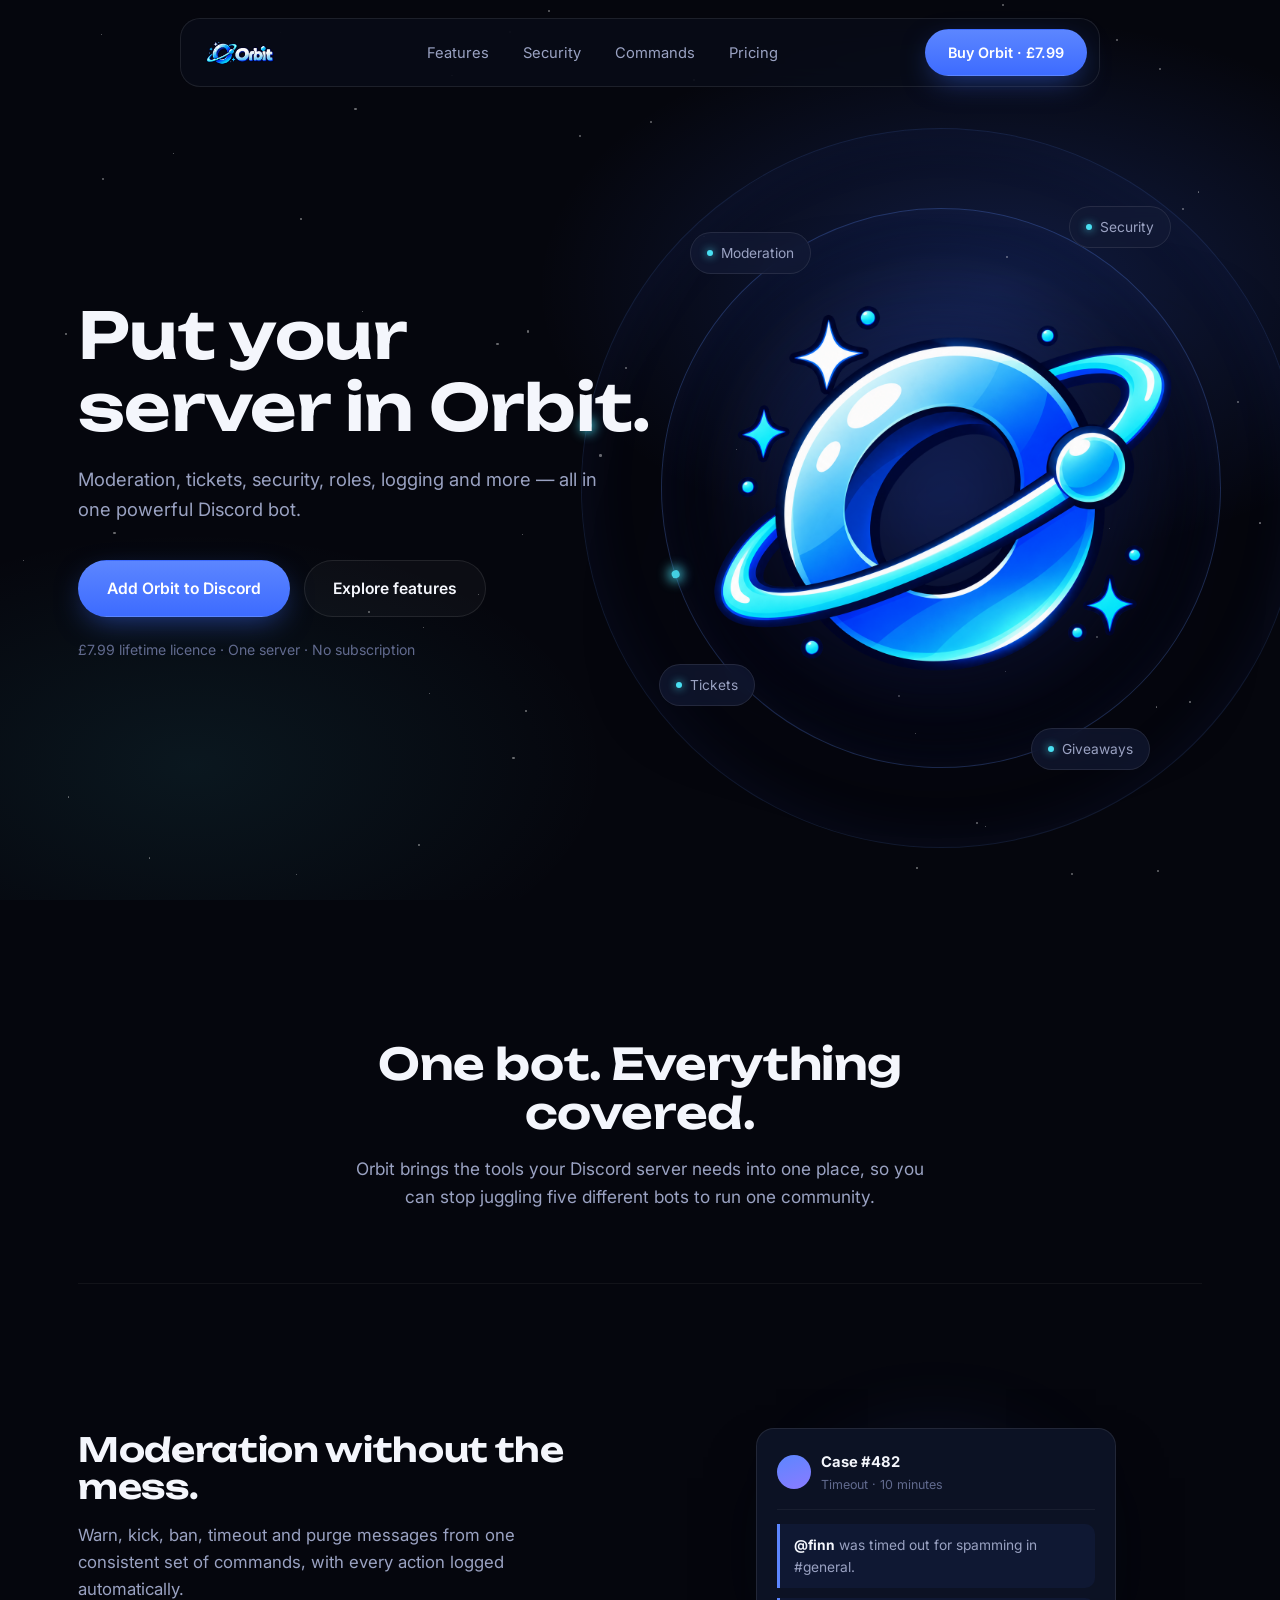
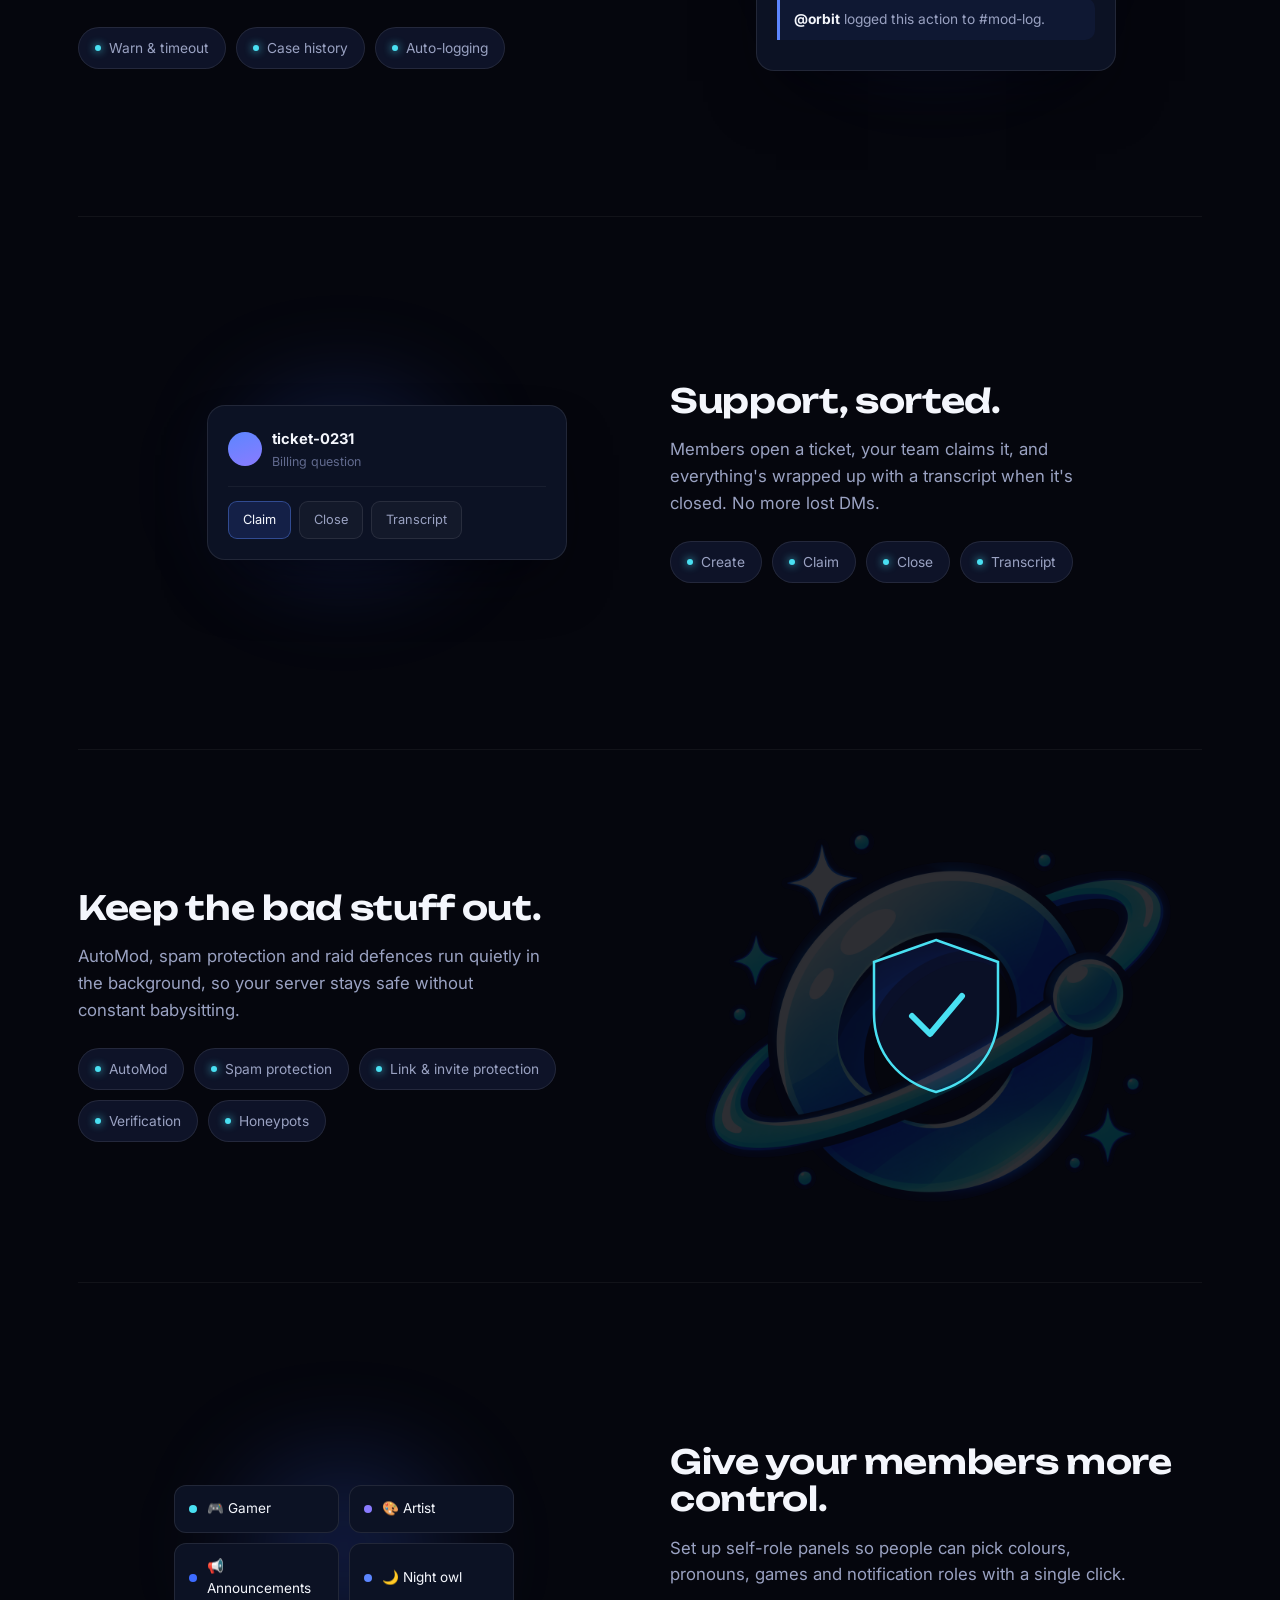
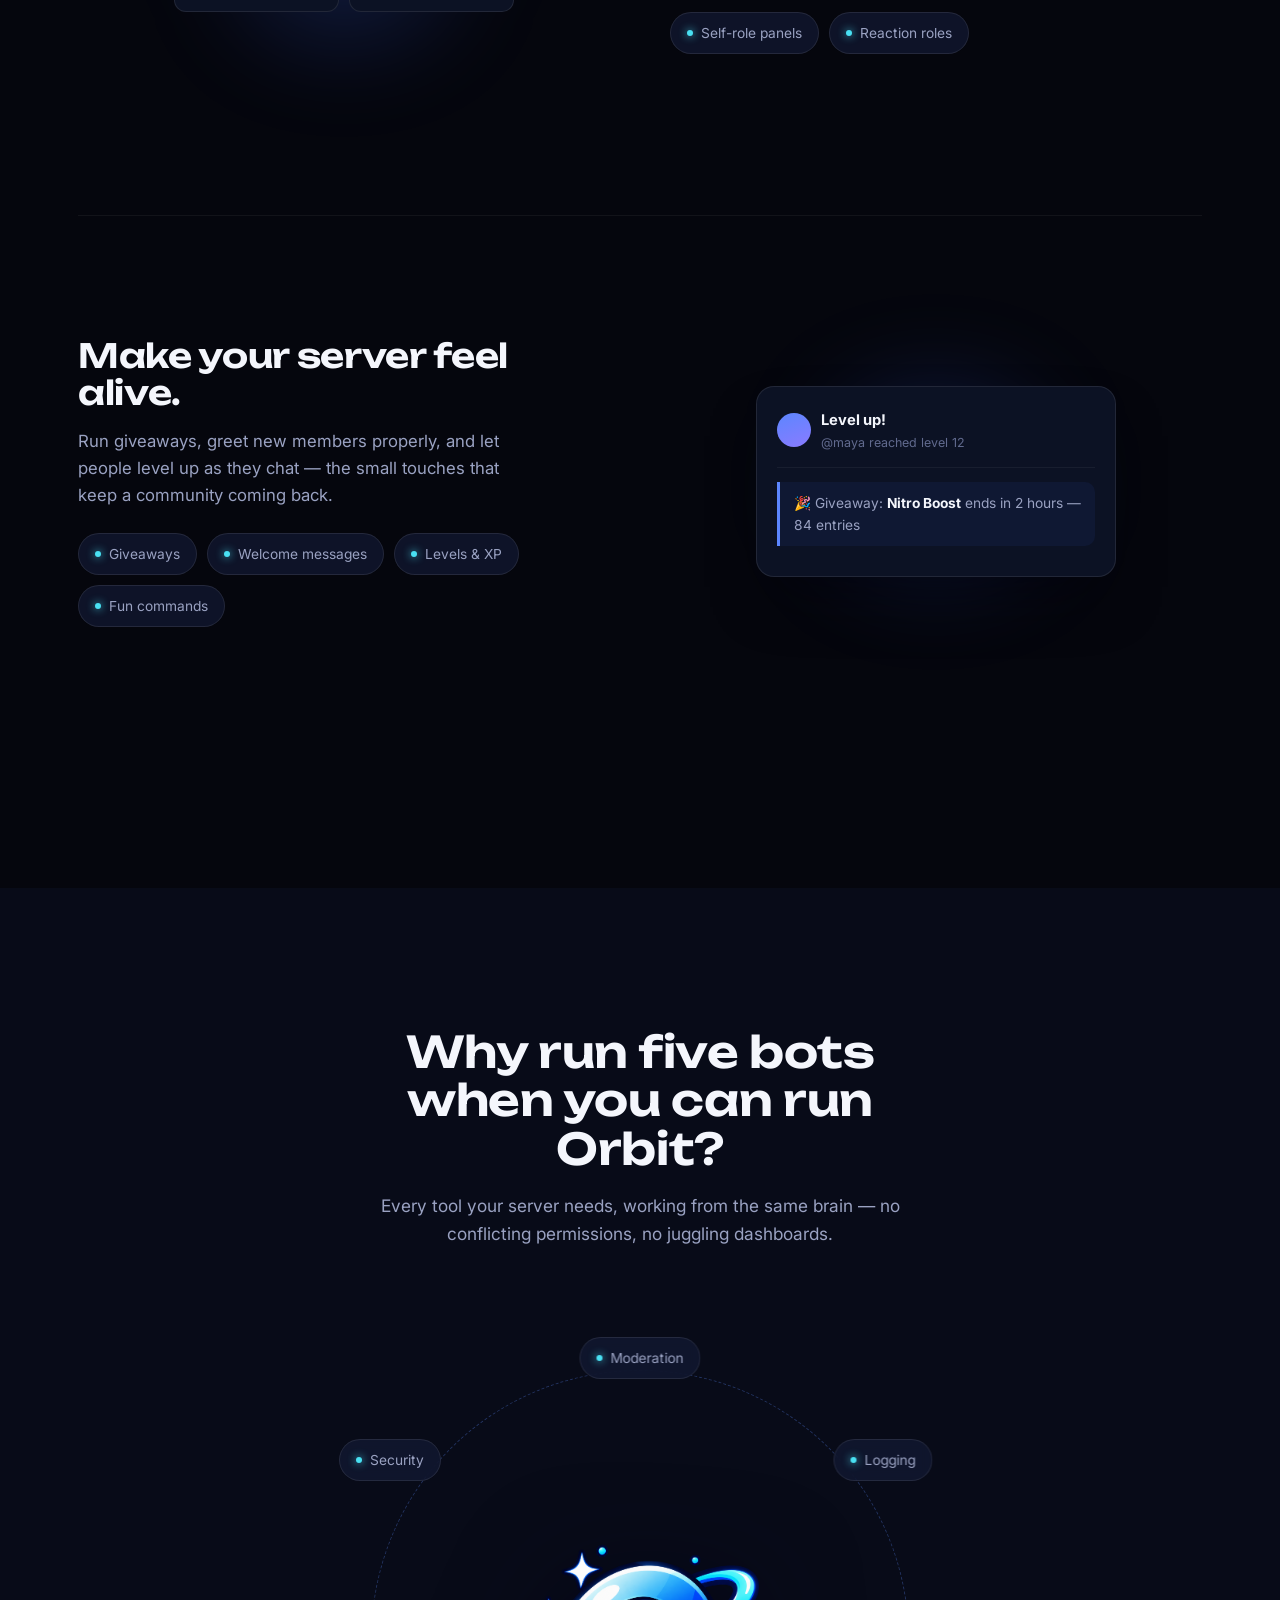
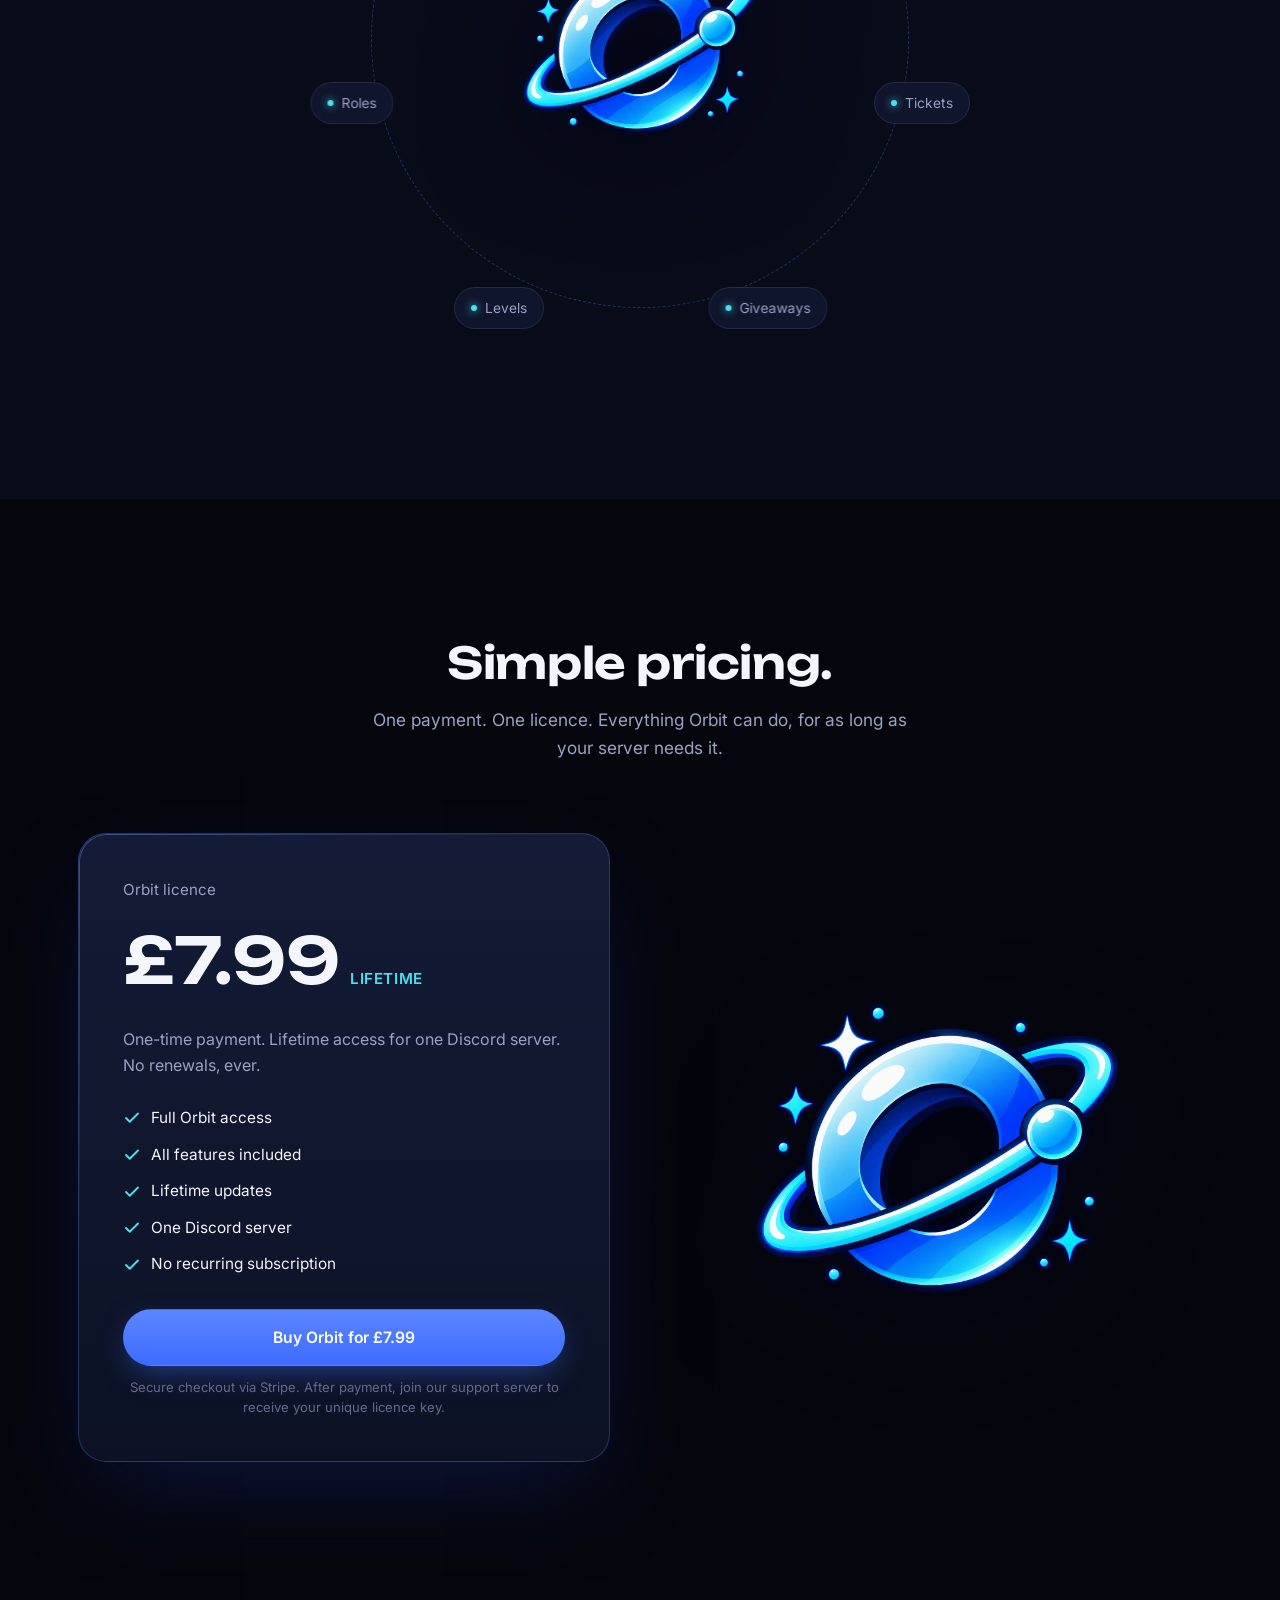
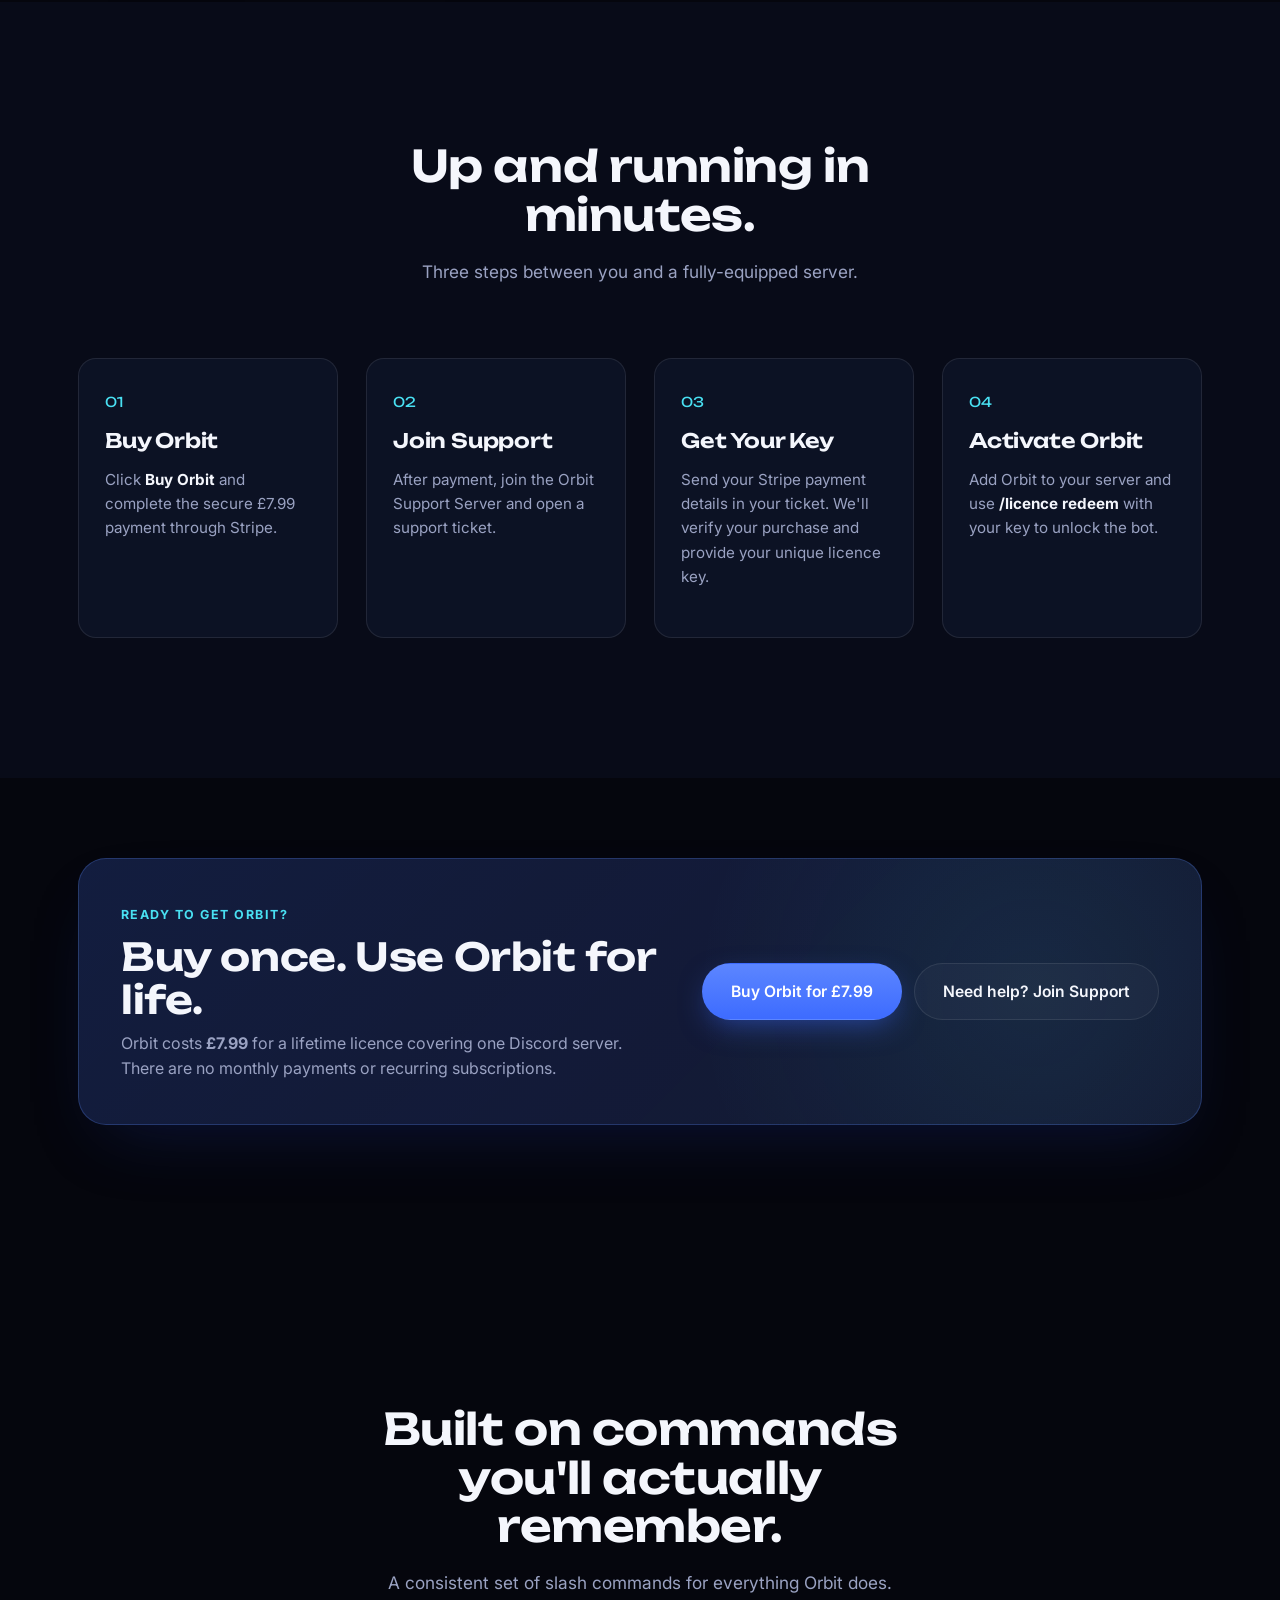
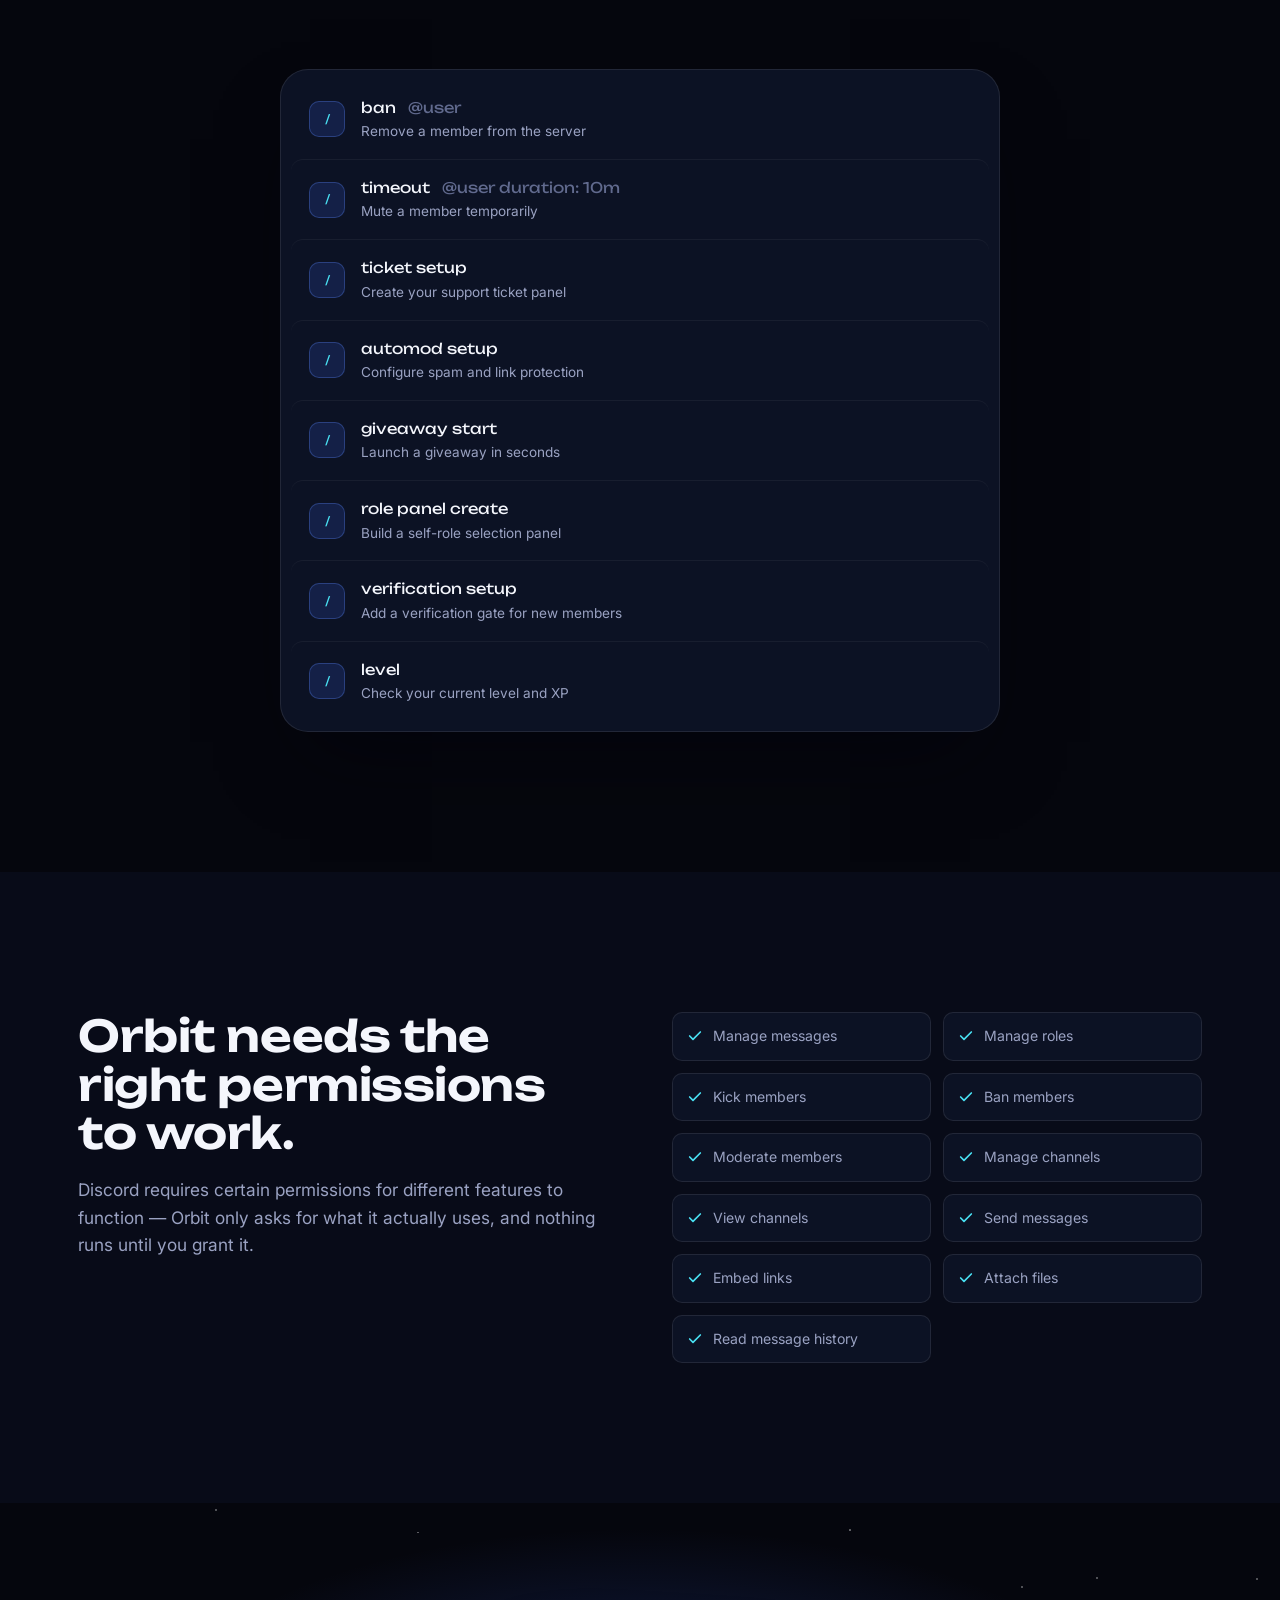
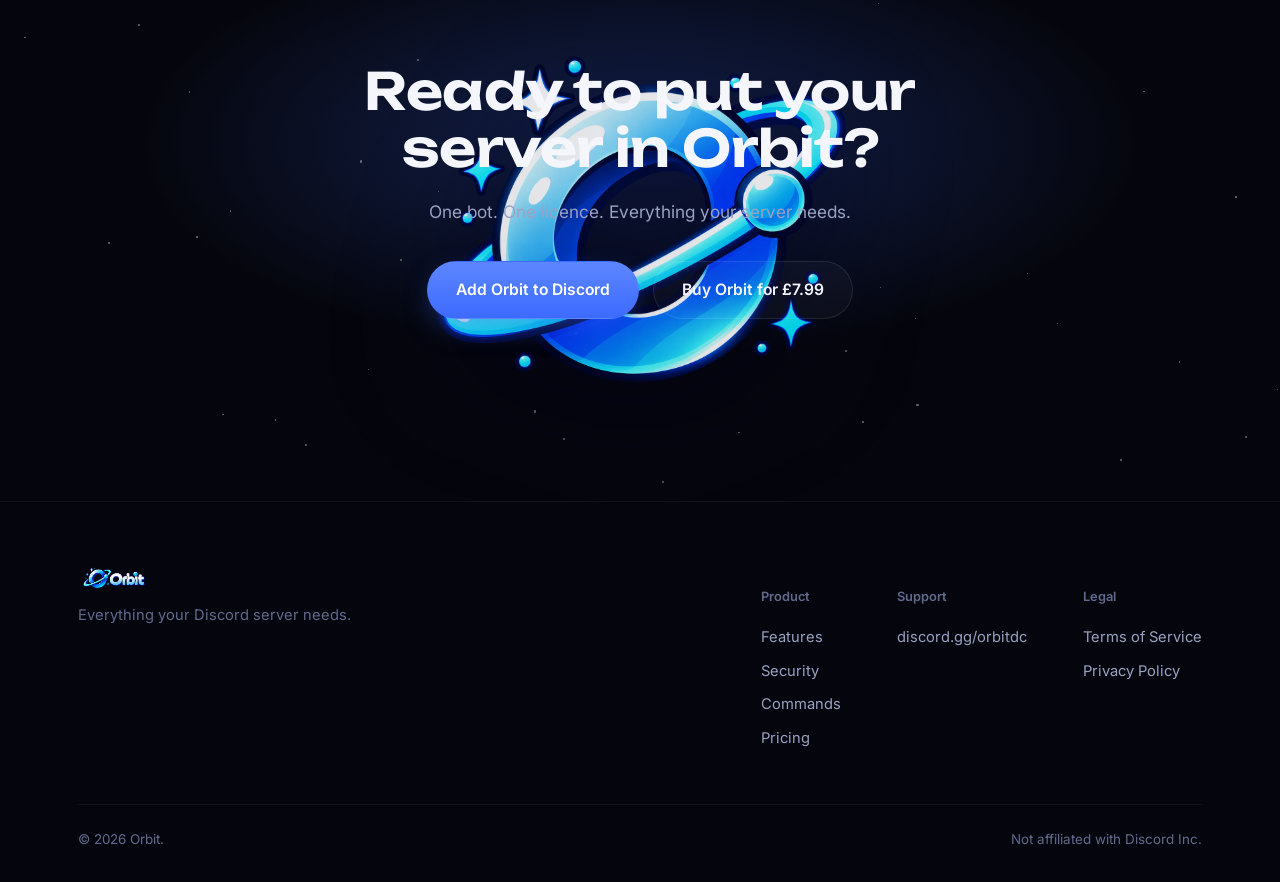
==== commit 7cfa0d90: "Add files via upload" ====
--- a/index.html
+++ b/index.html
@@ -3,1039 +3,406 @@
 <head>
 <meta charset="UTF-8">
 <meta name="viewport" content="width=device-width, initial-scale=1">
-
-<title>Orbit — Everything Your Discord Server Needs</title>
-
-<meta
-  name="description"
-  content="Orbit is an all-in-one Discord bot for moderation, security, tickets, AutoMod, logging, roles, giveaways, levels and more. £7.99 lifetime licence, one server, no subscription."
->
-
+<title>Orbit — Everything your Discord server needs</title>
+<meta name="description" content="Orbit is an all-in-one Discord bot covering moderation, tickets, security, roles, giveaways and more. £7.99 one-time, lifetime licence, one server, no subscription.">
 <link rel="icon" href="assets/orbit-mascot.png">
-
 <link rel="preconnect" href="https://fonts.googleapis.com">
 <link rel="preconnect" href="https://fonts.gstatic.com" crossorigin>
-<link
-  href="https://fonts.googleapis.com/css2?family=Inter:wght@400;500;600;700&family=Unbounded:wght@500;600;700&display=swap"
-  rel="stylesheet"
->
-
+<link href="https://fonts.googleapis.com/css2?family=Inter:wght@400;500;600;700&family=Unbounded:wght@500;600;700&display=swap" rel="stylesheet">
 <link rel="stylesheet" href="style.css">
 </head>
-
 <body>
 
 <!-- NAV -->
 <div class="nav-wrap">
   <nav class="nav">
-
-    <a href="#top" class="nav-logo">
-      <img src="assets/orbit-logo.png" alt="Orbit">
-    </a>
-
+    <a href="#top" class="nav-logo"><img src="assets/orbit-logo.png" alt="Orbit"></a>
     <ul class="nav-links" id="navLinks">
       <li><a href="#features">Features</a></li>
-      <li><a href="#setup">How It Works</a></li>
+      <li><a href="#security">Security</a></li>
+      <li><a href="#commands">Commands</a></li>
       <li><a href="#pricing">Pricing</a></li>
-      <li><a href="#support">Support</a></li>
     </ul>
-
-    <div class="nav-cta">
-      <a href="#" class="btn btn-primary" data-action="stripe">
-        Get Orbit · £7.99
-      </a>
-    </div>
-
-    <button
-      class="nav-toggle"
-      id="navToggle"
-      aria-label="Toggle menu"
-      aria-expanded="false"
-    >
-      <span></span>
-    </button>
-
+    <div class="nav-cta"><a href="#" class="btn btn-primary" data-action="stripe">Buy Orbit · £7.99</a></div>
+    <button class="nav-toggle" id="navToggle" aria-label="Toggle menu" aria-expanded="false"><span></span></button>
   </nav>
 </div>
 
-
 <!-- HERO -->
 <header class="hero" id="top">
-
   <div class="starfield" id="heroStars"></div>
-
   <div class="hero-inner">
-
     <div class="hero-copy">
-
-      <div class="hero-badge">
-        <span class="dot"></span>
-        One bot. One lifetime licence.
-      </div>
-
       <h1>Put your server in Orbit.</h1>
-
-      <p class="lede">
-        Everything you need to run, protect and grow your Discord server —
-        without needing a dozen different bots.
-      </p>
-
+      <p class="lede">Moderation, tickets, security, roles, logging and more — all in one powerful Discord bot.</p>
       <div class="hero-actions">
-
-        <a href="#" class="btn btn-primary" data-action="stripe">
-          Get Orbit · £7.99
-        </a>
-
-        <a href="#" class="btn btn-ghost" data-action="invite">
-          Add Orbit to Discord
-        </a>
-
-      </div>
-
-      <div class="hero-points">
-        <span>✓ Lifetime access</span>
-        <span>✓ One server</span>
-        <span>✓ No subscription</span>
-      </div>
-
-    </div>
-
-
+        <a href="#" class="btn btn-primary" data-action="invite">Add Orbit to Discord</a>
+        <a href="#features" class="btn btn-ghost">Explore features</a>
+      </div>
+      <p class="hero-fineprint">£7.99 lifetime licence · One server · No subscription</p>
+    </div>
     <div class="hero-stage">
-
       <div class="hero-glow"></div>
-
       <div class="hero-orbit-ring r2"></div>
       <div class="hero-orbit-ring"></div>
-
-      <img
-        class="hero-mascot"
-        src="assets/orbit-mascot.png"
-        alt="Orbit mascot"
-      >
-
-      <div class="hero-tag t1 chip">
-        <span class="dot"></span>
-        Moderation
-      </div>
-
-      <div class="hero-tag t2 chip">
-        <span class="dot"></span>
-        Security
-      </div>
-
-      <div class="hero-tag t3 chip">
-        <span class="dot"></span>
-        Tickets
-      </div>
-
-      <div class="hero-tag t4 chip">
-        <span class="dot"></span>
-        Levels
-      </div>
-
-    </div>
-
+      <img class="hero-mascot" src="assets/orbit-mascot.png" alt="Orbit mascot, a cartoon ringed planet">
+      <div class="hero-tag t1 chip"><span class="dot"></span>Moderation</div>
+      <div class="hero-tag t2 chip"><span class="dot"></span>Security</div>
+      <div class="hero-tag t3 chip"><span class="dot"></span>Tickets</div>
+      <div class="hero-tag t4 chip"><span class="dot"></span>Giveaways</div>
+    </div>
   </div>
 </header>
 
-
 <main>
 
-
-<!-- FEATURES -->
-<section class="section" id="features">
-
-  <div class="container">
-
-    <div class="section-head center reveal">
-
-      <span class="section-kicker">WHAT ORBIT DOES</span>
-
-      <h2>Everything your server needs.</h2>
-
-      <p>
-        Orbit combines the essential tools for running a Discord server
-        into one clean, powerful bot.
-      </p>
-
-    </div>
-
-
-    <div class="feature-grid reveal">
-
+  <!-- INTRO -->
+  <section class="section" id="features">
+    <div class="container">
+      <div class="section-head center reveal">
+        <h2>One bot. Everything covered.</h2>
+        <p>Orbit brings the tools your Discord server needs into one place, so you can stop juggling five different bots to run one community.</p>
+      </div>
 
       <!-- MODERATION -->
-      <article class="feature-card">
-
-        <div class="feature-icon">MOD</div>
-
-        <h3>Moderation</h3>
-
-        <p>
-          Keep your staff tools in one place with powerful moderation
-          commands and persistent warning history.
-        </p>
-
-        <div class="feature-list">
-          <span>Warnings</span>
-          <span>Kicks & bans</span>
-          <span>Timeouts</span>
-          <span>Message purges</span>
-          <span>Moderation logs</span>
-        </div>
-
-      </article>
-
+      <div class="feature-row reveal">
+        <div class="feature-text">
+          <h3>Moderation without the mess.</h3>
+          <p>Warn, kick, ban, timeout and purge messages from one consistent set of commands, with every action logged automatically.</p>
+          <div class="feature-tags">
+            <span class="chip"><span class="dot"></span>Warn &amp; timeout</span>
+            <span class="chip"><span class="dot"></span>Case history</span>
+            <span class="chip"><span class="dot"></span>Auto-logging</span>
+          </div>
+        </div>
+        <div class="feature-visual">
+          <div class="fv-glow"></div>
+          <div class="mock-card">
+            <div class="mock-head">
+              <div class="mock-avatar"></div>
+              <div><strong>Case #482</strong><span>Timeout · 10 minutes</span></div>
+            </div>
+            <div class="mock-bar"><b>@finn</b> was timed out for spamming in #general.</div>
+            <div class="mock-bar"><b>@orbit</b> logged this action to #mod-log.</div>
+          </div>
+        </div>
+      </div>
+
+      <!-- TICKETS -->
+      <div class="feature-row reverse reveal">
+        <div class="feature-text">
+          <h3>Support, sorted.</h3>
+          <p>Members open a ticket, your team claims it, and everything's wrapped up with a transcript when it's closed. No more lost DMs.</p>
+          <div class="feature-tags">
+            <span class="chip"><span class="dot"></span>Create</span>
+            <span class="chip"><span class="dot"></span>Claim</span>
+            <span class="chip"><span class="dot"></span>Close</span>
+            <span class="chip"><span class="dot"></span>Transcript</span>
+          </div>
+        </div>
+        <div class="feature-visual">
+          <div class="fv-glow"></div>
+          <div class="mock-card offset">
+            <div class="mock-head">
+              <div class="mock-avatar"></div>
+              <div><strong>ticket-0231</strong><span>Billing question</span></div>
+            </div>
+            <div class="mock-actions">
+              <button class="on">Claim</button>
+              <button>Close</button>
+              <button>Transcript</button>
+            </div>
+          </div>
+        </div>
+      </div>
 
       <!-- SECURITY -->
-      <article class="feature-card">
-
-        <div class="feature-icon">SEC</div>
-
-        <h3>Security</h3>
-
-        <p>
-          Protect your community with automatic protection and verification
-          tools designed to work quietly in the background.
-        </p>
-
-        <div class="feature-list">
-          <span>AutoMod</span>
-          <span>Spam protection</span>
-          <span>Invite protection</span>
-          <span>Verification</span>
-          <span>Honeypots</span>
-        </div>
-
-      </article>
-
-
-      <!-- TICKETS -->
-      <article class="feature-card">
-
-        <div class="feature-icon">TKT</div>
-
-        <h3>Tickets</h3>
-
-        <p>
-          Give your members a simple support system with organised tickets
-          and staff management tools.
-        </p>
-
-        <div class="feature-list">
-          <span>Ticket panels</span>
-          <span>Claim tickets</span>
-          <span>Rename tickets</span>
-          <span>Transcripts</span>
-          <span>Close & delete</span>
-        </div>
-
-      </article>
-
-
-      <!-- LOGGING -->
-      <article class="feature-card">
-
-        <div class="feature-icon">LOG</div>
-
-        <h3>Logging</h3>
-
-        <p>
-          Keep an eye on important server activity without needing a
-          separate logging bot.
-        </p>
-
-        <div class="feature-list">
-          <span>Member joins</span>
-          <span>Member leaves</span>
-          <span>Message edits</span>
-          <span>Message deletes</span>
-          <span>Channel & role changes</span>
-        </div>
-
-      </article>
-
+      <div class="feature-row reveal" id="security">
+        <div class="feature-text">
+          <h3>Keep the bad stuff out.</h3>
+          <p>AutoMod, spam protection and raid defences run quietly in the background, so your server stays safe without constant babysitting.</p>
+          <div class="feature-tags">
+            <span class="chip"><span class="dot"></span>AutoMod</span>
+            <span class="chip"><span class="dot"></span>Spam protection</span>
+            <span class="chip"><span class="dot"></span>Link &amp; invite protection</span>
+            <span class="chip"><span class="dot"></span>Verification</span>
+            <span class="chip"><span class="dot"></span>Honeypots</span>
+          </div>
+        </div>
+        <div class="feature-visual mascot-bg">
+          <img class="fv-mascot" src="assets/orbit-mascot.png" alt="">
+          <svg width="140" height="160" viewBox="0 0 140 160" fill="none" style="position:relative;z-index:2;">
+            <path d="M70 4 L132 26 V78 C132 118 106 146 70 156 C34 146 8 118 8 78 V26 Z" stroke="#49e0f2" stroke-width="2.5" fill="rgba(61,107,255,.1)"/>
+            <path d="M46 80 L64 98 L96 60" stroke="#49e0f2" stroke-width="6" stroke-linecap="round" stroke-linejoin="round" fill="none"/>
+          </svg>
+        </div>
+      </div>
 
       <!-- ROLES -->
-      <article class="feature-card">
-
-        <div class="feature-icon">ROL</div>
-
-        <h3>Roles</h3>
-
-        <p>
-          Let members manage their own roles while giving staff powerful
-          role management and automatic role tools.
-        </p>
-
-        <div class="feature-list">
-          <span>Self-role panels</span>
-          <span>Autoroles</span>
-          <span>Role management</span>
-          <span>Level rewards</span>
-          <span>Custom panels</span>
-        </div>
-
-      </article>
-
+      <div class="feature-row reverse reveal">
+        <div class="feature-text">
+          <h3>Give your members more control.</h3>
+          <p>Set up self-role panels so people can pick colours, pronouns, games and notification roles with a single click.</p>
+          <div class="feature-tags">
+            <span class="chip"><span class="dot"></span>Self-role panels</span>
+            <span class="chip"><span class="dot"></span>Reaction roles</span>
+          </div>
+        </div>
+        <div class="feature-visual">
+          <div class="fv-glow"></div>
+          <div class="role-grid">
+            <div class="role-pill"><span class="dot" style="background:#49e0f2"></span>🎮 Gamer</div>
+            <div class="role-pill"><span class="dot" style="background:#8a7bff"></span>🎨 Artist</div>
+            <div class="role-pill"><span class="dot" style="background:#3d6bff"></span>📢 Announcements</div>
+            <div class="role-pill"><span class="dot" style="background:#5c86ff"></span>🌙 Night owl</div>
+          </div>
+        </div>
+      </div>
 
       <!-- COMMUNITY -->
-      <article class="feature-card">
-
-        <div class="feature-icon">COM</div>
-
-        <h3>Community</h3>
-
-        <p>
-          Keep your server active with engagement tools that reward members
-          and give your community more to do.
-        </p>
-
-        <div class="feature-list">
-          <span>Giveaways</span>
-          <span>Levels & XP</span>
-          <span>Welcome messages</span>
-          <span>Polls</span>
-          <span>Fun commands</span>
-        </div>
-
-      </article>
-
-
-      <!-- MANAGEMENT -->
-      <article class="feature-card">
-
-        <div class="feature-icon">MGT</div>
-
-        <h3>Server Management</h3>
-
-        <p>
-          Handle everyday server management without jumping between
-          different bots.
-        </p>
-
-        <div class="feature-list">
-          <span>Channel management</span>
-          <span>Slowmode</span>
-          <span>Server locks</span>
-          <span>Nicknames</span>
-          <span>Role management</span>
-        </div>
-
-      </article>
-
-
-      <!-- UTILITY -->
-      <article class="feature-card">
-
-        <div class="feature-icon">FUN</div>
-
-        <h3>Fun & Utility</h3>
-
-        <p>
-          Add useful extras and simple games to keep members engaged
-          without installing another bot.
-        </p>
-
-        <div class="feature-list">
-          <span>8ball</span>
-          <span>Coinflip</span>
-          <span>Dice rolls</span>
-          <span>RPS</span>
-          <span>Translation</span>
-        </div>
-
-      </article>
-
-    </div>
-
-  </div>
-
-</section>
-
-
-<!-- ONE BOT -->
-<section class="section dark-section">
-
-  <div class="container">
-
-    <div class="section-head center reveal">
-
-      <span class="section-kicker">ONE BOT</span>
-
-      <h2>Stop juggling different bots.</h2>
-
-      <p>
-        Orbit gives your staff one consistent system for moderation,
-        security, support, community management and more.
-      </p>
-
-    </div>
-
-
-    <div class="constellation reveal">
-
-      <div class="constellation-ring"></div>
-
-      <img
-        class="constellation-core"
-        src="assets/orbit-mascot.png"
-        alt="Orbit mascot"
-      >
-
-      <div class="const-item item-1">
-        <span class="chip"><span class="dot"></span>Moderation</span>
-      </div>
-
-      <div class="const-item item-2">
-        <span class="chip"><span class="dot"></span>Security</span>
-      </div>
-
-      <div class="const-item item-3">
-        <span class="chip"><span class="dot"></span>Tickets</span>
-      </div>
-
-      <div class="const-item item-4">
-        <span class="chip"><span class="dot"></span>Logging</span>
-      </div>
-
-      <div class="const-item item-5">
-        <span class="chip"><span class="dot"></span>Roles</span>
-      </div>
-
-      <div class="const-item item-6">
-        <span class="chip"><span class="dot"></span>Levels</span>
-      </div>
-
-    </div>
-
-  </div>
-
-</section>
-
-
-<!-- SETUP -->
-<section class="section" id="setup">
-
-  <div class="container">
-
-    <div class="section-head center reveal">
-
-      <span class="section-kicker">GET STARTED</span>
-
-      <h2>From purchase to Orbit.</h2>
-
-      <p>
-        Getting Orbit running is simple. Here's exactly what happens
-        after you purchase.
-      </p>
-
-    </div>
-
-
-    <div class="steps purchase-steps reveal">
-
-
-      <div class="step">
-
-        <span class="step-no">01</span>
-
-        <h4>Buy Orbit</h4>
-
-        <p>
-          Click the purchase button and complete your secure payment
-          through Stripe.
-        </p>
-
-        <a href="#" class="step-link" data-action="stripe">
-          Purchase for £7.99 →
-        </a>
-
-      </div>
-
-
-      <div class="step">
-
-        <span class="step-no">02</span>
-
-        <h4>Join Support</h4>
-
-        <p>
-          After payment, join the Orbit Support Server so we can get
-          your licence to you.
-        </p>
-
-        <a href="#" class="step-link" data-action="support">
-          Join Discord Support →
-        </a>
-
-      </div>
-
-
-      <div class="step">
-
-        <span class="step-no">03</span>
-
-        <h4>Open a Ticket</h4>
-
-        <p>
-          Open a support ticket and provide your Stripe payment details.
-          We'll verify your purchase.
-        </p>
-
-      </div>
-
-
-      <div class="step">
-
-        <span class="step-no">04</span>
-
-        <h4>Activate Orbit</h4>
-
-        <p>
-          You'll receive your unique lifetime licence key. Add Orbit
-          and redeem it with <strong>/licence redeem</strong>.
-        </p>
-
-        <a href="#" class="step-link" data-action="invite">
-          Add Orbit to Discord →
-        </a>
-
-      </div>
-
-    </div>
-
-
-    <div class="setup-note reveal">
-
-      <div class="setup-note-icon">i</div>
-
-      <div>
-
-        <strong>Need help?</strong>
-
-        <p>
-          Our support server is the place to go for licence help,
-          setup questions and anything else you need.
-        </p>
-
-      </div>
-
-      <a href="#" class="btn btn-ghost" data-action="support">
-        Open Support Server
-      </a>
-
-    </div>
-
-  </div>
-
-</section>
-
-
-<!-- PRICING -->
-<section class="section pricing-section" id="pricing">
-
-  <div class="container">
-
-    <div class="section-head center reveal">
-
-      <span class="section-kicker">PRICING</span>
-
-      <h2>Simple. One payment.</h2>
-
-      <p>
-        No monthly plans. No renewals. No hidden subscription.
-        Just lifetime access to Orbit for one Discord server.
-      </p>
-
-    </div>
-
-
-    <div class="pricing-wrap reveal">
-
-
-      <div class="price-card">
-
-        <div class="price-tag-label">
-          ORBIT LIFETIME LICENCE
-        </div>
-
-        <div class="price-amount">
-
-          <span class="num">£7.99</span>
-
-          <span class="term">LIFETIME</span>
-
-        </div>
-
-        <p class="price-sub">
-          One-time payment. No recurring fees.
-        </p>
-
-
-        <ul class="price-list">
-
-          <li>
-            <span class="check">✓</span>
-            Full Orbit access
-          </li>
-
-          <li>
-            <span class="check">✓</span>
-            All current features
-          </li>
-
-          <li>
-            <span class="check">✓</span>
-            Lifetime access
-          </li>
-
-          <li>
-            <span class="check">✓</span>
-            One Discord server
-          </li>
-
-          <li>
-            <span class="check">✓</span>
-            No subscription
-          </li>
-
-          <li>
-            <span class="check">✓</span>
-            Support through Discord
-          </li>
-
-        </ul>
-
-
-        <a
-          href="#"
-          class="btn btn-primary btn-block"
-          data-action="stripe"
-        >
-          Buy Orbit for £7.99
-        </a>
-
-
-        <p class="purchase-note">
-          Secure checkout powered by Stripe.
-        </p>
-
-      </div>
-
-
-      <div class="pricing-visual">
-
-        <div class="fv-glow"></div>
-
-        <img
-          src="assets/orbit-mascot.png"
-          alt="Orbit mascot"
-        >
-
-      </div>
-
-    </div>
-
-  </div>
-
-</section>
-
-
-<!-- COMMANDS -->
-<section class="section dark-section" id="commands">
-
-  <div class="container">
-
-    <div class="section-head center reveal">
-
-      <span class="section-kicker">COMMANDS</span>
-
-      <h2>Simple commands. Powerful tools.</h2>
-
-      <p>
-        Orbit uses familiar slash commands so your staff can get things
-        done without learning a complicated dashboard.
-      </p>
-
-    </div>
-
-
-    <div class="command-panel reveal">
-
-
-      <div class="command-category">
-        <span>MODERATION</span>
-      </div>
-
-      <div class="command-row">
-
-        <div class="command-icon">/</div>
-
-        <div class="command-main">
-
-          <div class="cmd">
-            ban <span>@user</span>
-          </div>
-
-          <div class="desc">
-            Ban a member from the server.
-          </div>
-
-        </div>
-
-      </div>
-
-
-      <div class="command-row">
-
-        <div class="command-icon">/</div>
-
-        <div class="command-main">
-
-          <div class="cmd">
-            timeout <span>@user duration:10m</span>
-          </div>
-
-          <div class="desc">
-            Temporarily timeout a member.
-          </div>
-
-        </div>
-
-      </div>
-
-
-      <div class="command-category">
-        <span>SETUP & SECURITY</span>
-      </div>
-
-      <div class="command-row">
-
-        <div class="command-icon">/</div>
-
-        <div class="command-main">
-
-          <div class="cmd">
-            setup start
-          </div>
-
-          <div class="desc">
-            Start Orbit's guided server setup.
-          </div>
-
-        </div>
-
-      </div>
-
-
-      <div class="command-row">
-
-        <div class="command-icon">/</div>
-
-        <div class="command-main">
-
-          <div class="cmd">
-            automod setup
-          </div>
-
-          <div class="desc">
-            Configure automatic message protection.
-          </div>
-
-        </div>
-
-      </div>
-
-
-      <div class="command-category">
-        <span>COMMUNITY</span>
-      </div>
-
-      <div class="command-row">
-
-        <div class="command-icon">/</div>
-
-        <div class="command-main">
-
-          <div class="cmd">
-            giveaway start
-          </div>
-
-          <div class="desc">
-            Launch a giveaway in seconds.
-          </div>
-
-        </div>
-
-      </div>
-
-
-      <div class="command-row">
-
-        <div class="command-icon">/</div>
-
-        <div class="command-main">
-
-          <div class="cmd">
-            role panel create
-          </div>
-
-          <div class="desc">
-            Create a self-role selection panel.
-          </div>
-
-        </div>
-
-      </div>
-
-
-      <div class="command-row">
-
-        <div class="command-icon">/</div>
-
-        <div class="command-main">
-
-          <div class="cmd">
-            levels leaderboard
-          </div>
-
-          <div class="desc">
-            View your server's XP leaderboard.
-          </div>
-
-        </div>
-
-      </div>
-
-    </div>
-
-  </div>
-
-</section>
-
-
-<!-- SUPPORT -->
-<section class="section support-section" id="support">
-
-  <div class="container">
-
-    <div class="support-card reveal">
-
-      <div class="support-copy">
-
-        <span class="section-kicker">
-          NEED HELP?
-        </span>
-
-        <h2>We're here to help.</h2>
-
-        <p>
-          Purchased Orbit? Have a setup question? Need help with your
-          licence? Join the Orbit Support Server and open a ticket.
-        </p>
-
-        <div class="support-points">
-
-          <div>
-            <span>✓</span>
-            Licence support
-          </div>
-
-          <div>
-            <span>✓</span>
-            Setup assistance
-          </div>
-
-          <div>
-            <span>✓</span>
-            General support
-          </div>
-
-        </div>
-
-        <a
-          href="#"
-          class="btn btn-primary"
-          data-action="support"
-        >
-          Join Orbit Support
-        </a>
-
-      </div>
-
-
-      <div class="support-visual">
-
-        <div class="support-discord-card">
-
-          <div class="discord-status"></div>
-
-          <strong>Orbit Support</strong>
-
-          <span>Join the community</span>
-
-          <small>
-            Open a ticket and get help from the Orbit team.
-          </small>
-
-        </div>
-
-      </div>
-
-    </div>
-
-  </div>
-
-</section>
-
-
-<!-- FINAL CTA -->
-<section class="final-cta">
-
-  <div class="starfield" id="ctaStars"></div>
-
-  <img
-    class="hero-mascot"
-    src="assets/orbit-mascot.png"
-    alt="Orbit mascot"
-  >
-
-  <div class="container final-cta-inner reveal">
-
-    <span class="section-kicker">
-      READY?
-    </span>
-
-    <h2>Put your server in Orbit.</h2>
-
-    <p>
-      Get lifetime access for £7.99 and bring your server's
-      essential tools together.
-    </p>
-
-    <div class="hero-actions">
-
-      <a
-        href="#"
-        class="btn btn-primary"
-        data-action="stripe"
-      >
-        Buy Orbit · £7.99
-      </a>
-
-      <a
-        href="#"
-        class="btn btn-ghost"
-        data-action="support"
-      >
-        Join Support
-      </a>
-
-    </div>
-
-  </div>
-
-</section>
+      <div class="feature-row reveal">
+        <div class="feature-text">
+          <h3>Make your server feel alive.</h3>
+          <p>Run giveaways, greet new members properly, and let people level up as they chat — the small touches that keep a community coming back.</p>
+          <div class="feature-tags">
+            <span class="chip"><span class="dot"></span>Giveaways</span>
+            <span class="chip"><span class="dot"></span>Welcome messages</span>
+            <span class="chip"><span class="dot"></span>Levels &amp; XP</span>
+            <span class="chip"><span class="dot"></span>Fun commands</span>
+          </div>
+        </div>
+        <div class="feature-visual">
+          <div class="fv-glow"></div>
+          <div class="mock-card">
+            <div class="mock-head">
+              <div class="mock-avatar"></div>
+              <div><strong>Level up!</strong><span>@maya reached level 12</span></div>
+            </div>
+            <div class="mock-bar">🎉 Giveaway: <b>Nitro Boost</b> ends in 2 hours — 84 entries</div>
+          </div>
+        </div>
+      </div>
+    </div>
+  </section>
+
+  <!-- ONE BOT -->
+  <section class="section" style="background:var(--navy-900)">
+    <div class="container">
+      <div class="section-head center reveal">
+        <h2>Why run five bots when you can run Orbit?</h2>
+        <p>Every tool your server needs, working from the same brain — no conflicting permissions, no juggling dashboards.</p>
+      </div>
+      <div class="constellation reveal">
+        <div class="constellation-ring"></div>
+        <img class="constellation-core" src="assets/orbit-mascot.png" alt="Orbit mascot">
+        <div class="const-item" style="top:6%; left:50%;"><span class="chip"><span class="dot"></span>Moderation</span></div>
+        <div class="const-item" style="top:22%; left:88%;"><span class="chip"><span class="dot"></span>Logging</span></div>
+        <div class="const-item" style="top:60%; left:94%;"><span class="chip"><span class="dot"></span>Tickets</span></div>
+        <div class="const-item" style="top:92%; left:70%;"><span class="chip"><span class="dot"></span>Giveaways</span></div>
+        <div class="const-item" style="top:92%; left:28%;"><span class="chip"><span class="dot"></span>Levels</span></div>
+        <div class="const-item" style="top:60%; left:5%;"><span class="chip"><span class="dot"></span>Roles</span></div>
+        <div class="const-item" style="top:22%; left:11%;"><span class="chip"><span class="dot"></span>Security</span></div>
+      </div>
+    </div>
+  </section>
+
+  <!-- PRICING -->
+  <section class="section" id="pricing">
+    <div class="container">
+      <div class="section-head center reveal">
+        <h2>Simple pricing.</h2>
+        <p>One payment. One licence. Everything Orbit can do, for as long as your server needs it.</p>
+      </div>
+      <div class="pricing-wrap reveal">
+        <div class="price-card">
+          <div class="price-tag-label">Orbit licence</div>
+          <div class="price-amount"><span class="num">£7.99</span><span class="term">LIFETIME</span></div>
+          <p class="price-sub">One-time payment. Lifetime access for one Discord server. No renewals, ever.</p>
+          <ul class="price-list">
+            <li><svg width="18" height="18" viewBox="0 0 24 24" fill="none"><path d="M4 12l5 5L20 6" stroke="currentColor" stroke-width="2.5" stroke-linecap="round" stroke-linejoin="round"/></svg>Full Orbit access</li>
+            <li><svg width="18" height="18" viewBox="0 0 24 24" fill="none"><path d="M4 12l5 5L20 6" stroke="currentColor" stroke-width="2.5" stroke-linecap="round" stroke-linejoin="round"/></svg>All features included</li>
+            <li><svg width="18" height="18" viewBox="0 0 24 24" fill="none"><path d="M4 12l5 5L20 6" stroke="currentColor" stroke-width="2.5" stroke-linecap="round" stroke-linejoin="round"/></svg>Lifetime updates</li>
+            <li><svg width="18" height="18" viewBox="0 0 24 24" fill="none"><path d="M4 12l5 5L20 6" stroke="currentColor" stroke-width="2.5" stroke-linecap="round" stroke-linejoin="round"/></svg>One Discord server</li>
+            <li><svg width="18" height="18" viewBox="0 0 24 24" fill="none"><path d="M4 12l5 5L20 6" stroke="currentColor" stroke-width="2.5" stroke-linecap="round" stroke-linejoin="round"/></svg>No recurring subscription</li>
+          </ul>
+          <a href="#" class="btn btn-primary btn-block" data-action="stripe">Buy Orbit for £7.99</a><p class="price-note">Secure checkout via Stripe. After payment, join our support server to receive your unique licence key.</p>
+        </div>
+        <div class="pricing-visual">
+          <div class="fv-glow" style="position:absolute;"></div>
+          <img src="assets/orbit-mascot.png" alt="Orbit mascot">
+        </div>
+      </div>
+    </div>
+  </section>
+
+  <!-- HOW IT WORKS -->
+  <section class="section" style="background:var(--navy-900)">
+    <div class="container">
+      <div class="section-head center reveal">
+        <h2>Up and running in minutes.</h2>
+        <p>Three steps between you and a fully-equipped server.</p>
+      </div>
+      <div class="steps reveal purchase-steps">
+        <div class="step">
+          <span class="step-no">01</span>
+          <h4>Buy Orbit</h4>
+          <p>Click <strong>Buy Orbit</strong> and complete the secure £7.99 payment through Stripe.</p>
+        </div>
+        <div class="step">
+          <span class="step-no">02</span>
+          <h4>Join Support</h4>
+          <p>After payment, join the Orbit Support Server and open a support ticket.</p>
+        </div>
+        <div class="step">
+          <span class="step-no">03</span>
+          <h4>Get Your Key</h4>
+          <p>Send your Stripe payment details in your ticket. We'll verify your purchase and provide your unique licence key.</p>
+        </div>
+        <div class="step">
+          <span class="step-no">04</span>
+          <h4>Activate Orbit</h4>
+          <p>Add Orbit to your server and use <strong>/licence redeem</strong> with your key to unlock the bot.</p>
+        </div>
+      </div>
+    </div>
+  </section>
+
+  <!-- PURCHASE HELP -->
+  <section class="section purchase-help" id="buy">
+    <div class="container">
+      <div class="purchase-panel reveal">
+        <div>
+          <span class="purchase-kicker">READY TO GET ORBIT?</span>
+          <h2>Buy once. Use Orbit for life.</h2>
+          <p>Orbit costs <strong>£7.99</strong> for a lifetime licence covering one Discord server. There are no monthly payments or recurring subscriptions.</p>
+        </div>
+        <div class="purchase-actions">
+          <a href="#" class="btn btn-primary" data-action="stripe">Buy Orbit for £7.99</a>
+          <a href="#" class="btn btn-ghost" data-action="support">Need help? Join Support</a>
+        </div>
+      </div>
+    </div>
+  </section>
+
+  <!-- COMMANDS -->
+  <section class="section" id="commands">
+    <div class="container">
+      <div class="section-head center reveal">
+        <h2>Built on commands you'll actually remember.</h2>
+        <p>A consistent set of slash commands for everything Orbit does.</p>
+      </div>
+      <div class="command-panel reveal">
+        <div class="command-row">
+          <div class="command-icon">/</div>
+          <div class="command-main"><div class="cmd">ban <span>@user</span></div><div class="desc">Remove a member from the server</div></div>
+        </div>
+        <div class="command-row">
+          <div class="command-icon">/</div>
+          <div class="command-main"><div class="cmd">timeout <span>@user duration: 10m</span></div><div class="desc">Mute a member temporarily</div></div>
+        </div>
+        <div class="command-row">
+          <div class="command-icon">/</div>
+          <div class="command-main"><div class="cmd">ticket setup</div><div class="desc">Create your support ticket panel</div></div>
+        </div>
+        <div class="command-row">
+          <div class="command-icon">/</div>
+          <div class="command-main"><div class="cmd">automod setup</div><div class="desc">Configure spam and link protection</div></div>
+        </div>
+        <div class="command-row">
+          <div class="command-icon">/</div>
+          <div class="command-main"><div class="cmd">giveaway start</div><div class="desc">Launch a giveaway in seconds</div></div>
+        </div>
+        <div class="command-row">
+          <div class="command-icon">/</div>
+          <div class="command-main"><div class="cmd">role panel create</div><div class="desc">Build a self-role selection panel</div></div>
+        </div>
+        <div class="command-row">
+          <div class="command-icon">/</div>
+          <div class="command-main"><div class="cmd">verification setup</div><div class="desc">Add a verification gate for new members</div></div>
+        </div>
+        <div class="command-row">
+          <div class="command-icon">/</div>
+          <div class="command-main"><div class="cmd">level</div><div class="desc">Check your current level and XP</div></div>
+        </div>
+      </div>
+    </div>
+  </section>
+
+  <!-- PERMISSIONS -->
+  <section class="section" style="background:var(--navy-900)">
+    <div class="container">
+      <div class="perm-wrap reveal">
+        <div class="section-head" style="margin-bottom:0;">
+          <h2>Orbit needs the right permissions to work.</h2>
+          <p>Discord requires certain permissions for different features to function — Orbit only asks for what it actually uses, and nothing runs until you grant it.</p>
+        </div>
+        <div class="perm-list">
+          <div class="perm-item"><svg width="16" height="16" viewBox="0 0 24 24" fill="none"><path d="M4 12l5 5L20 6" stroke="currentColor" stroke-width="2.5" stroke-linecap="round" stroke-linejoin="round"/></svg>Manage messages</div>
+          <div class="perm-item"><svg width="16" height="16" viewBox="0 0 24 24" fill="none"><path d="M4 12l5 5L20 6" stroke="currentColor" stroke-width="2.5" stroke-linecap="round" stroke-linejoin="round"/></svg>Manage roles</div>
+          <div class="perm-item"><svg width="16" height="16" viewBox="0 0 24 24" fill="none"><path d="M4 12l5 5L20 6" stroke="currentColor" stroke-width="2.5" stroke-linecap="round" stroke-linejoin="round"/></svg>Kick members</div>
+          <div class="perm-item"><svg width="16" height="16" viewBox="0 0 24 24" fill="none"><path d="M4 12l5 5L20 6" stroke="currentColor" stroke-width="2.5" stroke-linecap="round" stroke-linejoin="round"/></svg>Ban members</div>
+          <div class="perm-item"><svg width="16" height="16" viewBox="0 0 24 24" fill="none"><path d="M4 12l5 5L20 6" stroke="currentColor" stroke-width="2.5" stroke-linecap="round" stroke-linejoin="round"/></svg>Moderate members</div>
+          <div class="perm-item"><svg width="16" height="16" viewBox="0 0 24 24" fill="none"><path d="M4 12l5 5L20 6" stroke="currentColor" stroke-width="2.5" stroke-linecap="round" stroke-linejoin="round"/></svg>Manage channels</div>
+          <div class="perm-item"><svg width="16" height="16" viewBox="0 0 24 24" fill="none"><path d="M4 12l5 5L20 6" stroke="currentColor" stroke-width="2.5" stroke-linecap="round" stroke-linejoin="round"/></svg>View channels</div>
+          <div class="perm-item"><svg width="16" height="16" viewBox="0 0 24 24" fill="none"><path d="M4 12l5 5L20 6" stroke="currentColor" stroke-width="2.5" stroke-linecap="round" stroke-linejoin="round"/></svg>Send messages</div>
+          <div class="perm-item"><svg width="16" height="16" viewBox="0 0 24 24" fill="none"><path d="M4 12l5 5L20 6" stroke="currentColor" stroke-width="2.5" stroke-linecap="round" stroke-linejoin="round"/></svg>Embed links</div>
+          <div class="perm-item"><svg width="16" height="16" viewBox="0 0 24 24" fill="none"><path d="M4 12l5 5L20 6" stroke="currentColor" stroke-width="2.5" stroke-linecap="round" stroke-linejoin="round"/></svg>Attach files</div>
+          <div class="perm-item"><svg width="16" height="16" viewBox="0 0 24 24" fill="none"><path d="M4 12l5 5L20 6" stroke="currentColor" stroke-width="2.5" stroke-linecap="round" stroke-linejoin="round"/></svg>Read message history</div>
+        </div>
+      </div>
+    </div>
+  </section>
+
+  <!-- FINAL CTA -->
+  <section class="final-cta">
+    <div class="starfield" id="ctaStars"></div>
+    <img class="hero-mascot" src="assets/orbit-mascot.png" alt="Orbit mascot">
+    <div class="container final-cta-inner reveal">
+      <h2>Ready to put your server in Orbit?</h2>
+      <p>One bot. One licence. Everything your server needs.</p>
+      <div class="hero-actions">
+        <a href="#" class="btn btn-primary" data-action="invite">Add Orbit to Discord</a>
+        <a href="#" class="btn btn-ghost" data-action="stripe">Buy Orbit for £7.99</a>
+      </div>
+    </div>
+  </section>
 
 </main>
-
 
 <!-- FOOTER -->
 <footer class="site-footer">
-
   <div class="container">
-
     <div class="footer-top">
-
       <div class="footer-brand">
-
-        <img
-          src="assets/orbit-logo.png"
-          alt="Orbit"
-        >
-
-        <p>
-          Everything your Discord server needs.
-        </p>
-
-      </div>
-
-
+        <img src="assets/orbit-logo.png" alt="Orbit">
+        <p>Everything your Discord server needs.</p>
+      </div>
       <div class="footer-links">
-
-
         <div class="footer-col">
-
           <h5>Product</h5>
-
           <a href="#features">Features</a>
+          <a href="#security">Security</a>
           <a href="#commands">Commands</a>
           <a href="#pricing">Pricing</a>
-          <a href="#setup">How It Works</a>
-
-        </div>
-
-
+        </div>
         <div class="footer-col">
-
           <h5>Support</h5>
-
-          <a
-            href="#"
-            data-action="support"
-          >
-            Join Support Server
-          </a>
-
-          <a
-            href="#"
-            data-action="invite"
-          >
-            Add Orbit to Discord
-          </a>
-
-        </div>
-
-
+          <a href="#" data-action="support">discord.gg/orbitdc</a>
+        </div>
         <div class="footer-col">
-
           <h5>Legal</h5>
-
-          <a href="terms.html">
-            Terms of Service
-          </a>
-
-          <a href="privacy.html">
-            Privacy Policy
-          </a>
-
-        </div>
-
-      </div>
-
-    </div>
-
-
+          <a href="terms.html">Terms of Service</a>
+          <a href="privacy.html">Privacy Policy</a>
+        </div>
+      </div>
+    </div>
     <div class="footer-bottom">
-
-      <span>
-        &copy; <span id="year"></span> Orbit.
-      </span>
-
-      <span>
-        Not affiliated with Discord Inc.
-      </span>
-
-    </div>
-
+      <span>&copy; <span id="year"></span> Orbit.</span>
+      <span>Not affiliated with Discord Inc.</span>
+    </div>
   </div>
-
 </footer>
 
-
 <script src="script.js"></script>
-
 </body>
 </html>
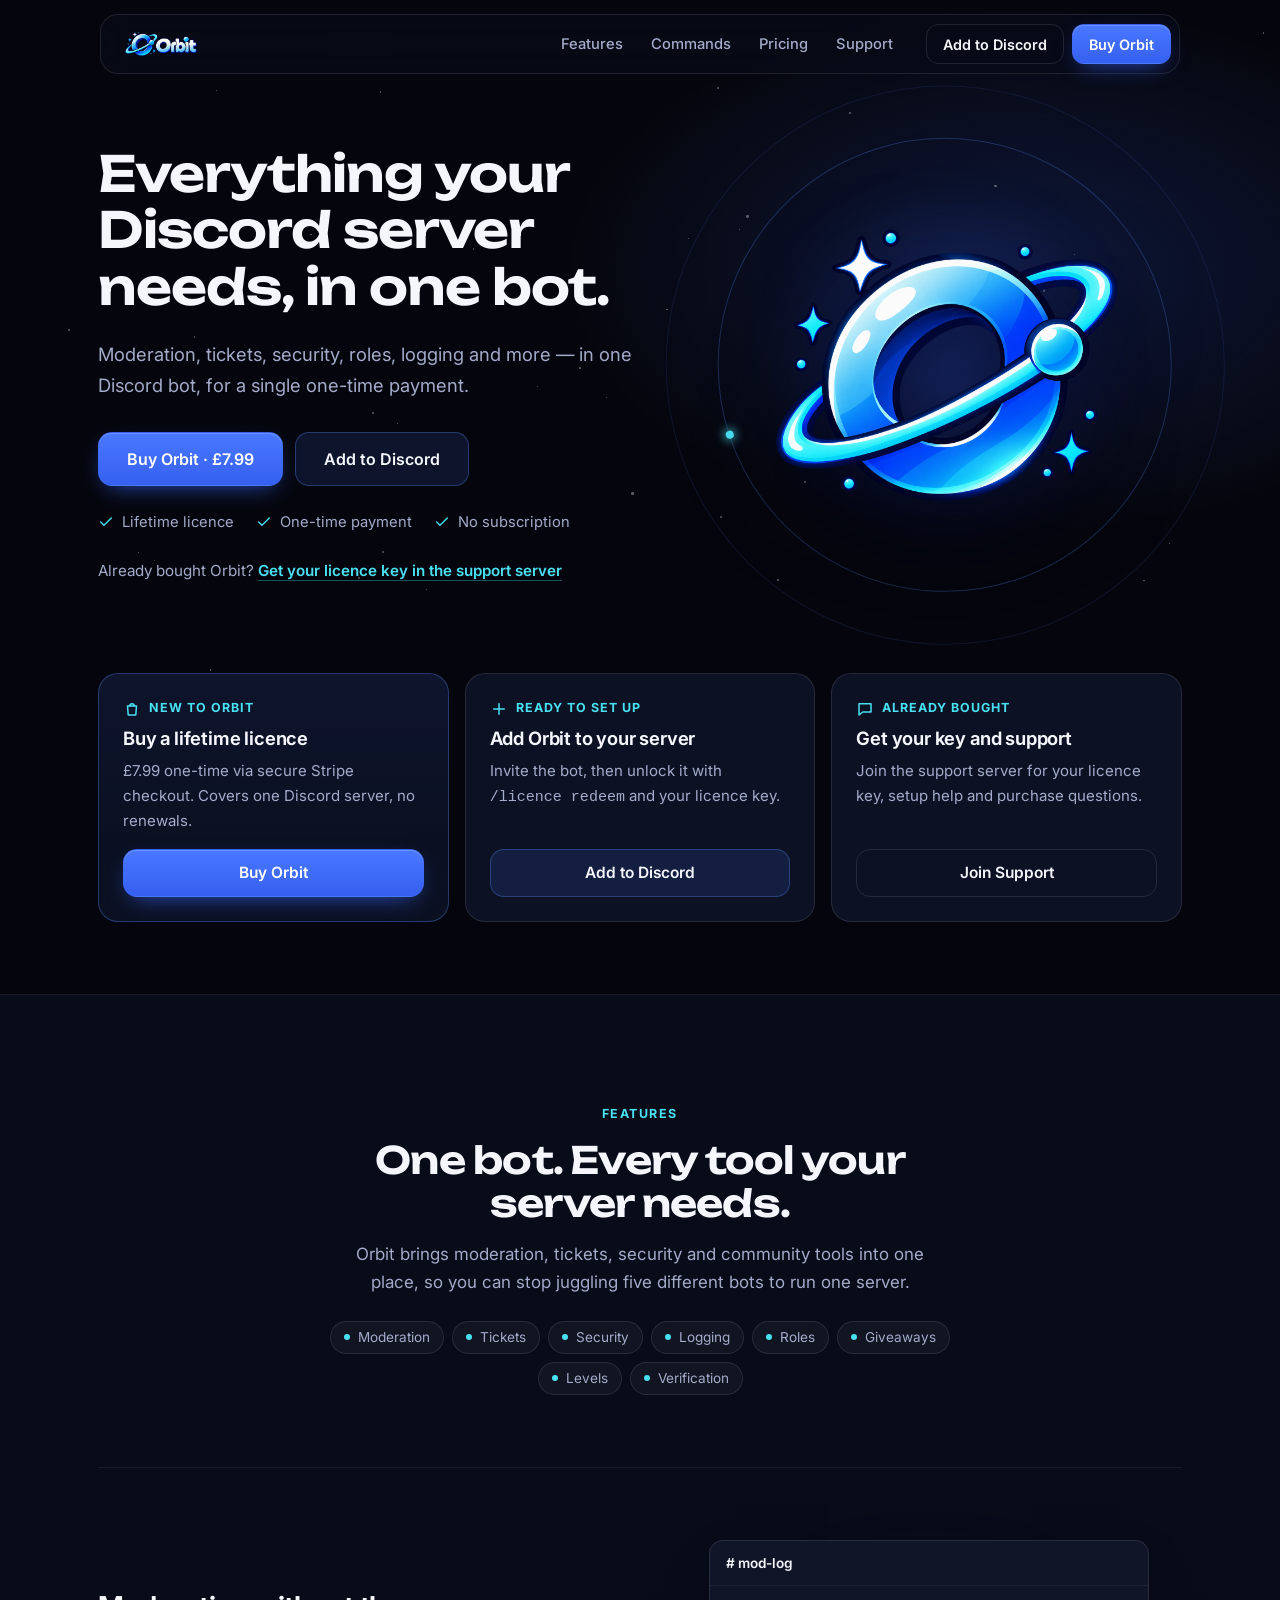
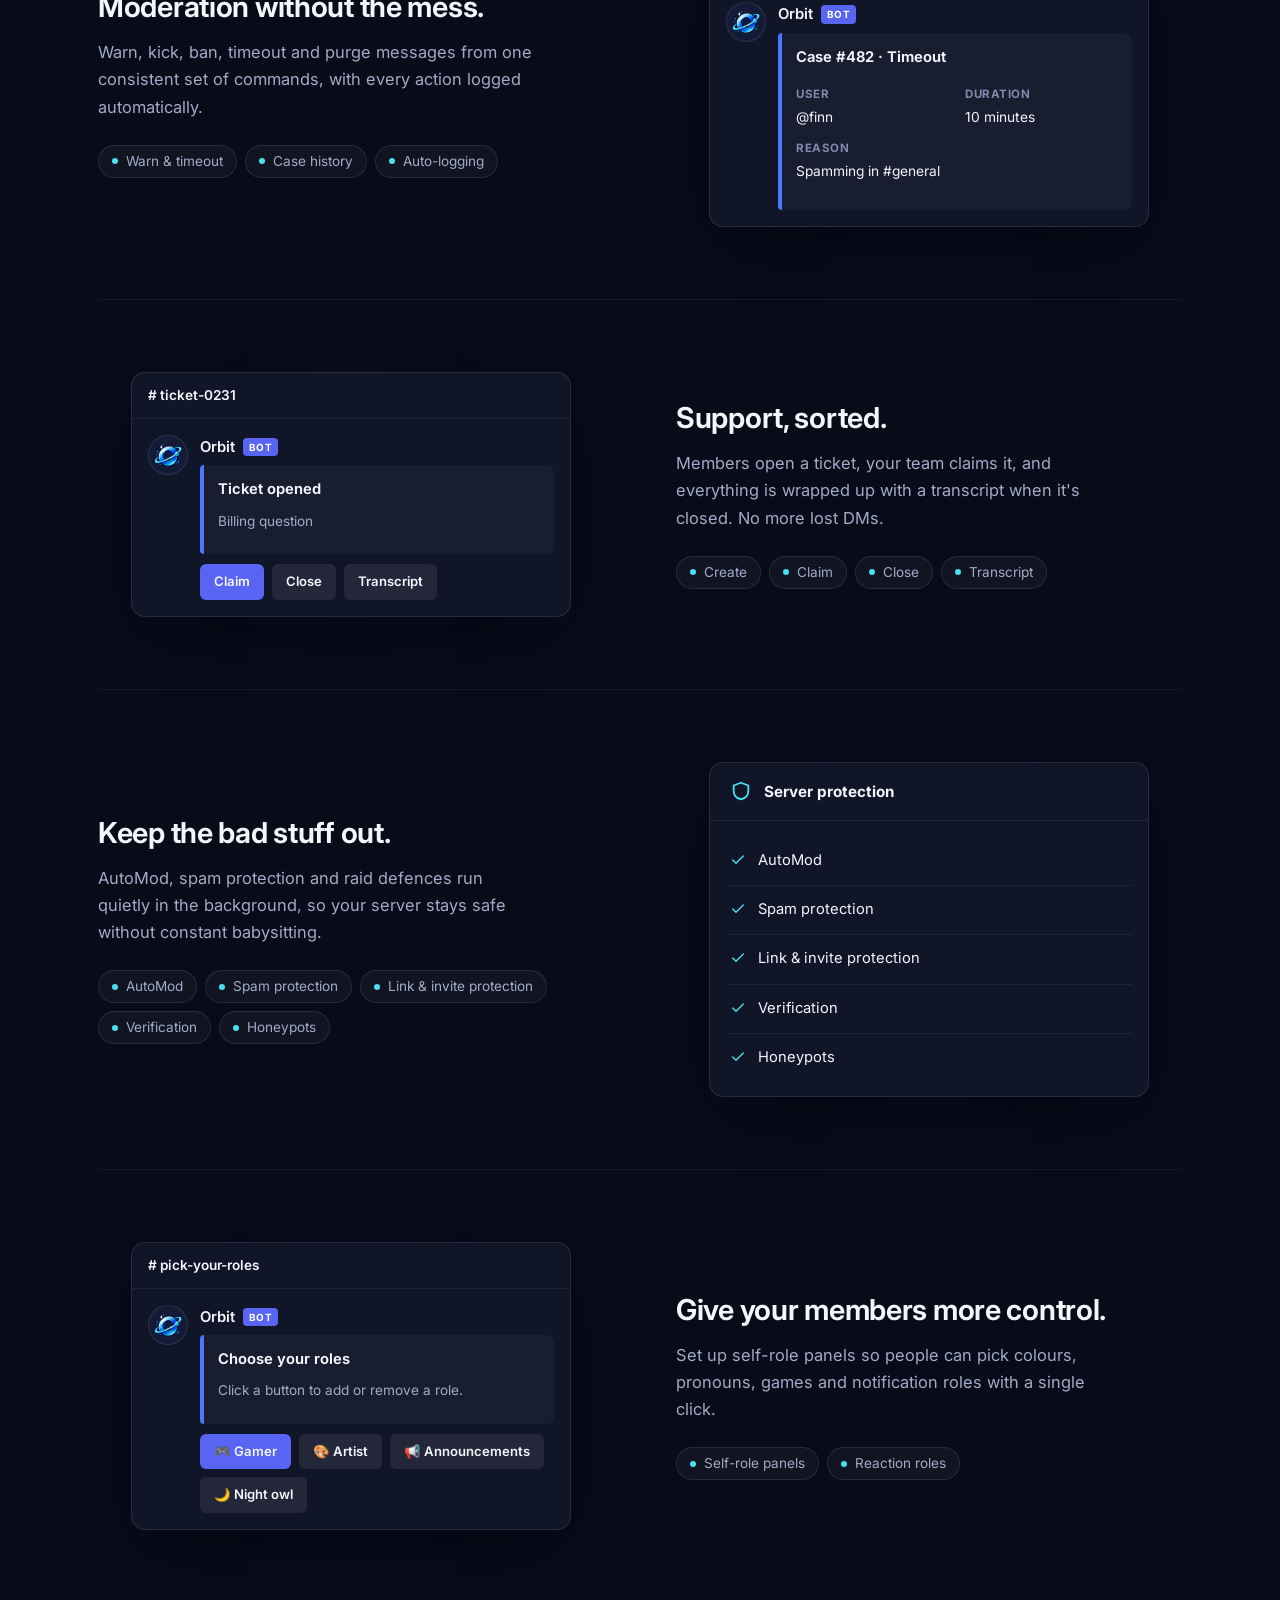
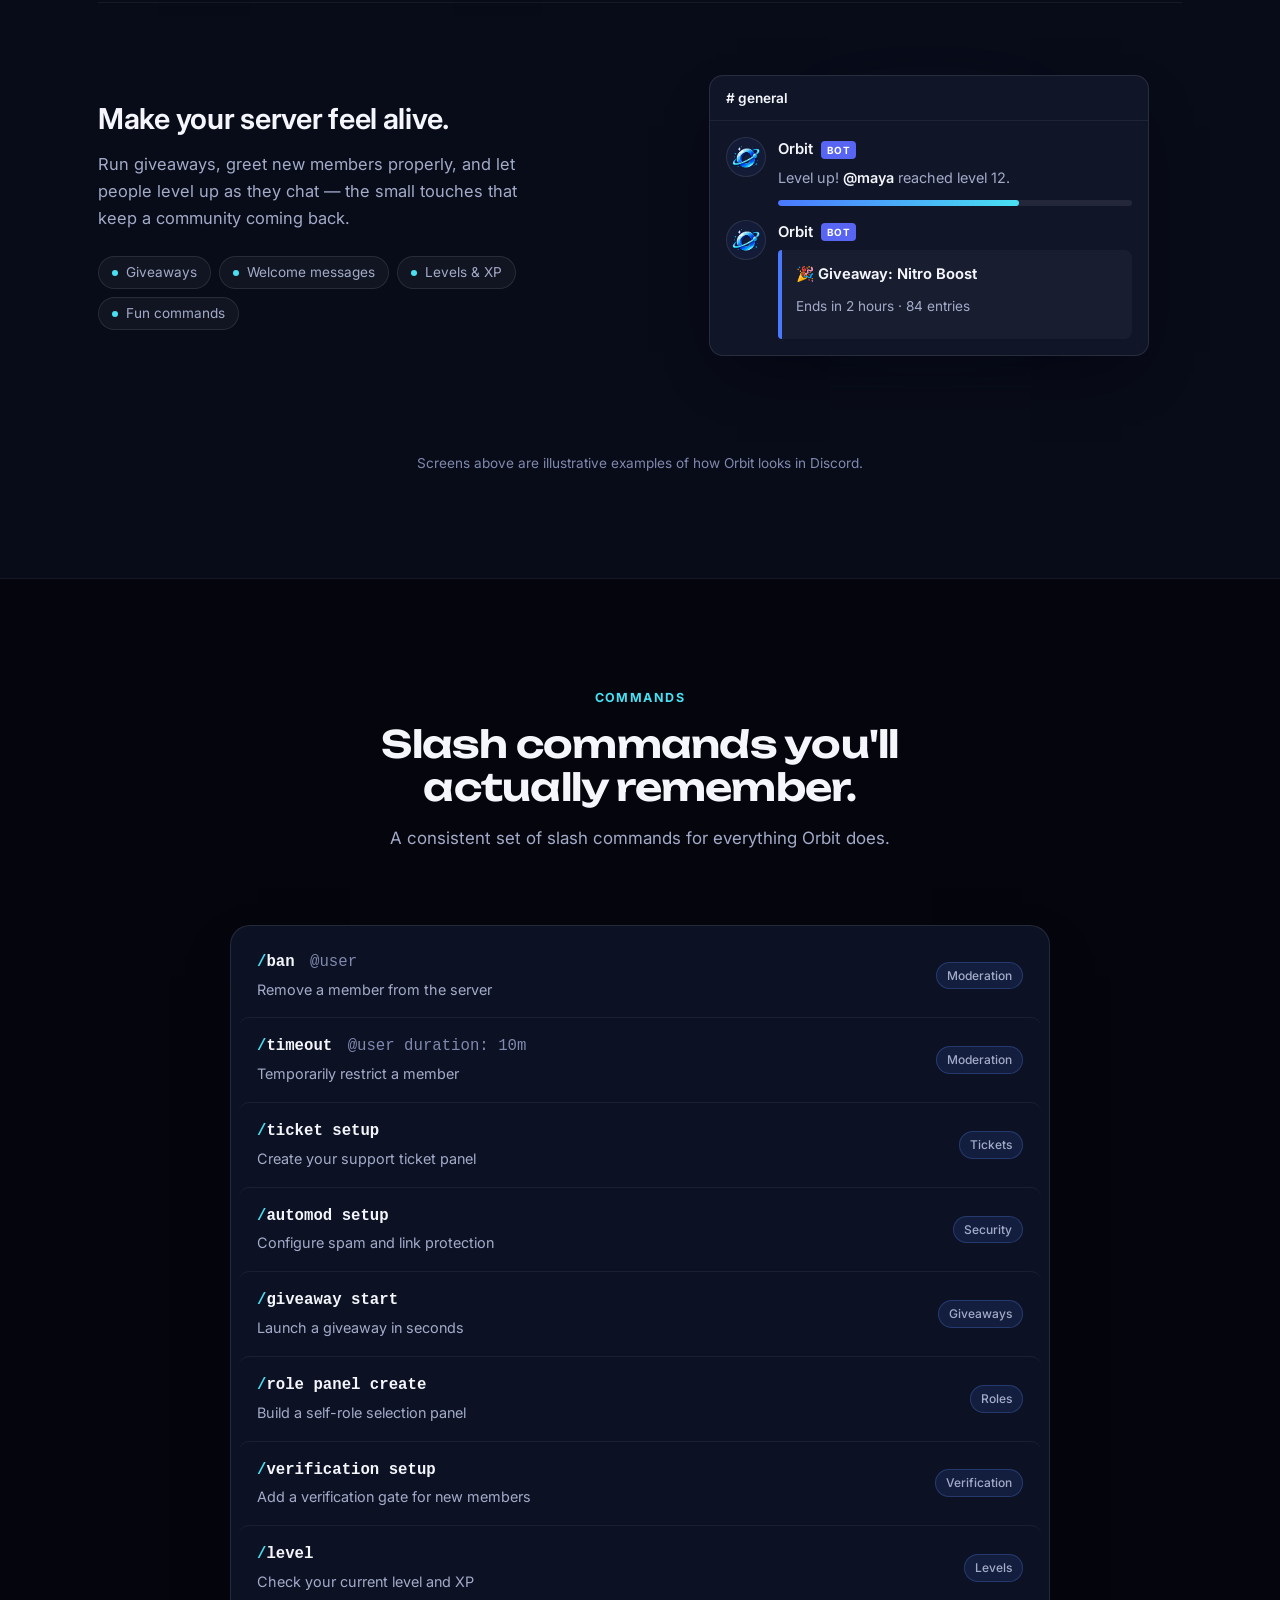
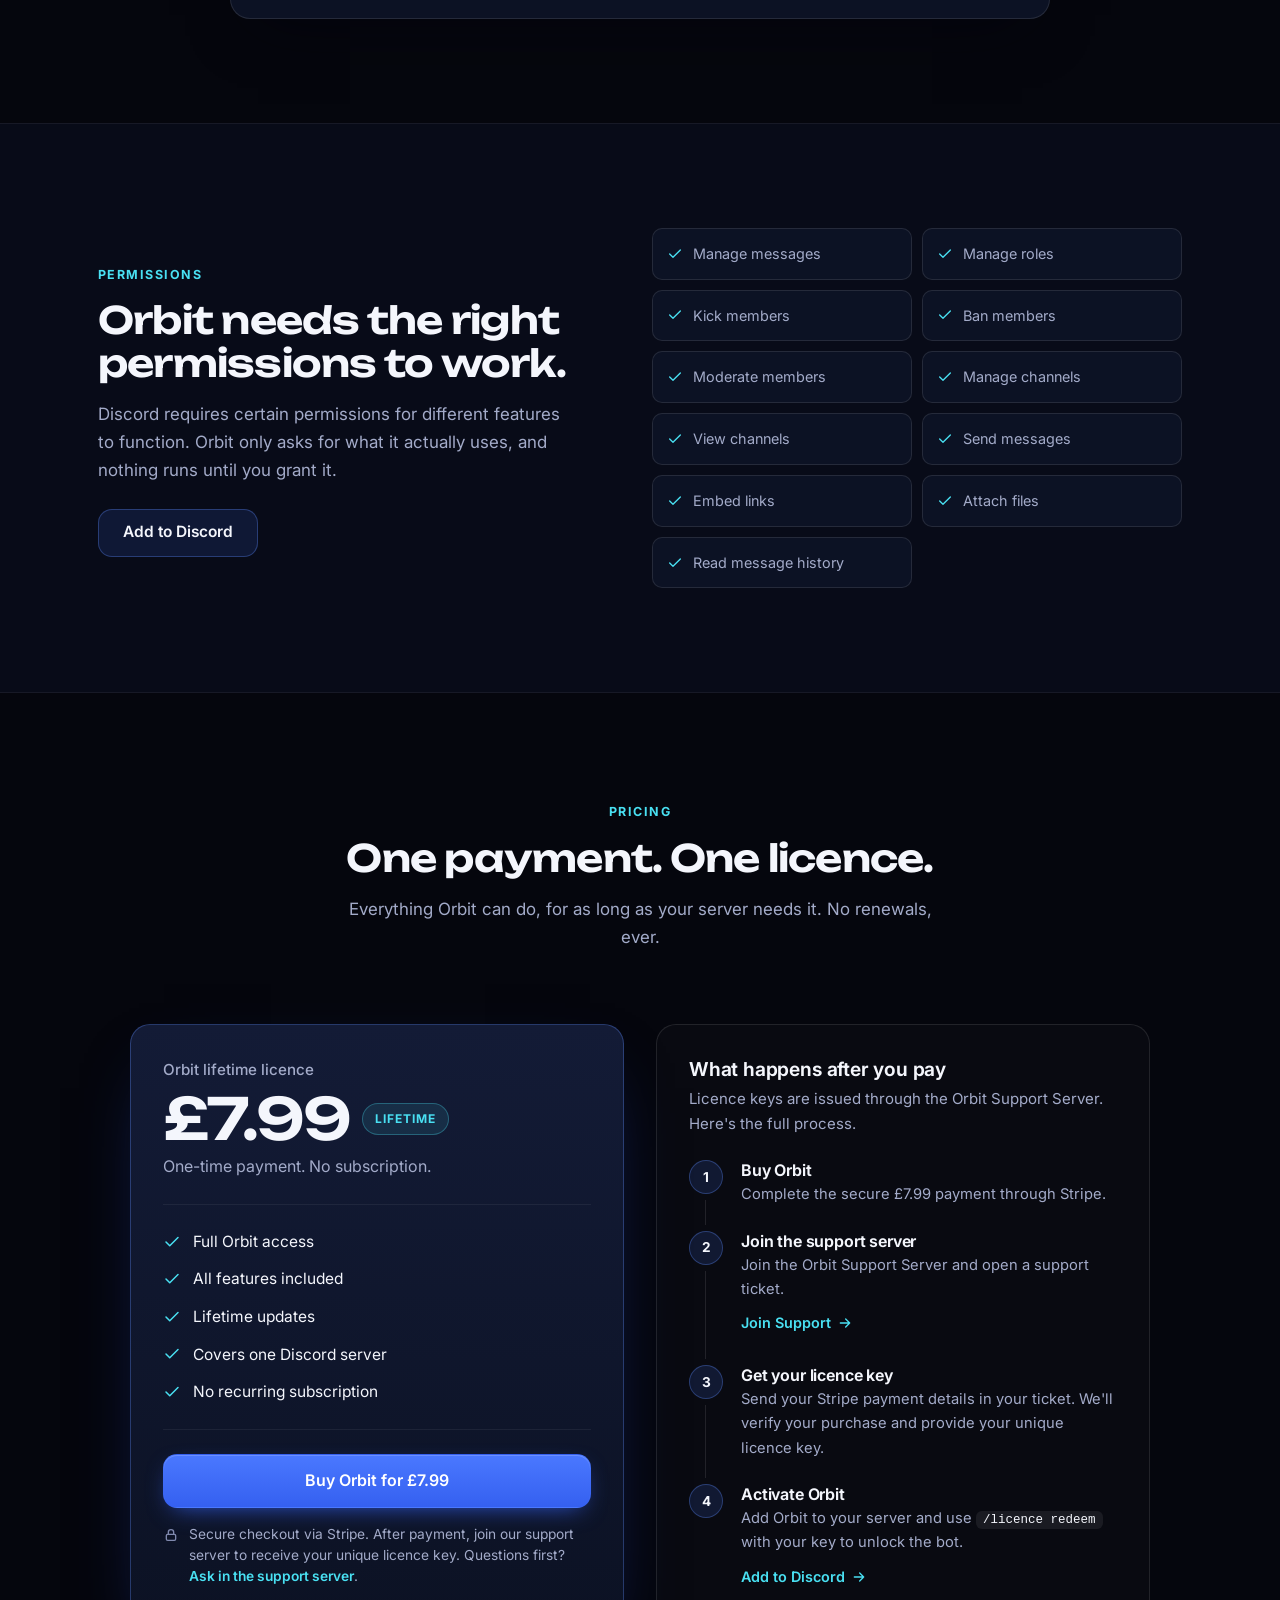
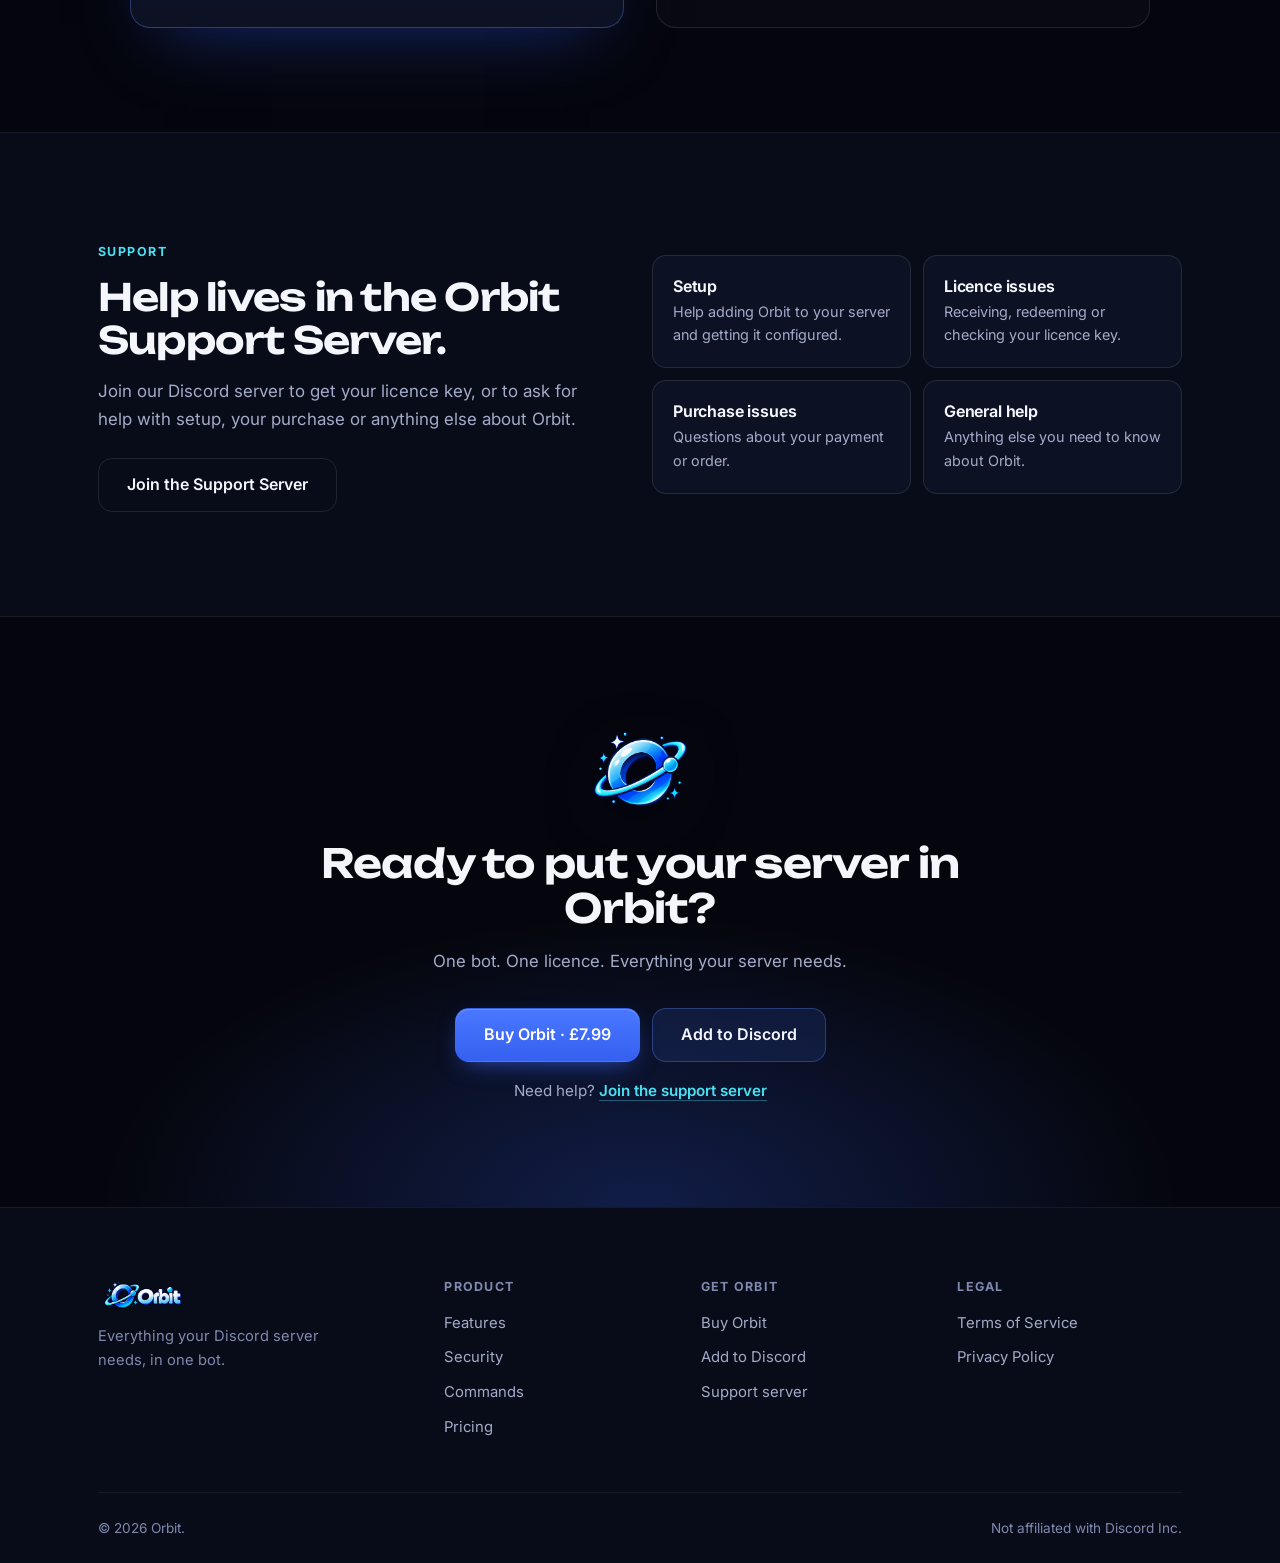
==== commit a2bbb0e7: "Add files via upload" ====
--- a/index.html
+++ b/index.html
@@ -3,367 +3,479 @@
 <head>
 <meta charset="UTF-8">
 <meta name="viewport" content="width=device-width, initial-scale=1">
-<title>Orbit — Everything your Discord server needs</title>
-<meta name="description" content="Orbit is an all-in-one Discord bot covering moderation, tickets, security, roles, giveaways and more. £7.99 one-time, lifetime licence, one server, no subscription.">
-<link rel="icon" href="assets/orbit-mascot.png">
+<title>Orbit — The all-in-one Discord bot for moderation, tickets and security</title>
+<meta name="description" content="Moderation, tickets, security, roles, giveaways and more in one Discord bot. One-time £7.99 lifetime licence. No subscription.">
+<meta name="theme-color" content="#3560f0">
+<meta name="color-scheme" content="dark">
+<link rel="canonical" href="https://orbitdc.dev/">
+
+<!-- Open Graph (Discord, Slack, Facebook…) -->
+<meta property="og:type" content="website">
+<meta property="og:site_name" content="Orbit">
+<meta property="og:url" content="https://orbitdc.dev/">
+<meta property="og:title" content="Orbit — Everything your Discord server needs">
+<meta property="og:description" content="Moderation, tickets, security, roles, giveaways and more in one Discord bot. One-time £7.99 lifetime licence. No subscription.">
+<meta property="og:image" content="https://orbitdc.dev/assets/orbit-mascot.png">
+<meta property="og:image:type" content="image/png">
+<meta property="og:image:width" content="1254">
+<meta property="og:image:height" content="1254">
+<meta property="og:image:alt" content="Orbit — a glossy blue ringed planet mascot">
+<meta property="og:locale" content="en_GB">
+
+<!-- Twitter / X -->
+<meta name="twitter:card" content="summary">
+<meta name="twitter:title" content="Orbit — Everything your Discord server needs">
+<meta name="twitter:description" content="Moderation, tickets, security, roles, giveaways and more in one Discord bot. One-time £7.99 lifetime licence. No subscription.">
+<meta name="twitter:image" content="https://orbitdc.dev/assets/orbit-mascot.png">
+<meta name="twitter:image:alt" content="Orbit — a glossy blue ringed planet mascot">
+
+<link rel="icon" type="image/png" href="assets/orbit-mascot.png">
+<link rel="apple-touch-icon" href="assets/orbit-mascot.png">
 <link rel="preconnect" href="https://fonts.googleapis.com">
 <link rel="preconnect" href="https://fonts.gstatic.com" crossorigin>
-<link href="https://fonts.googleapis.com/css2?family=Inter:wght@400;500;600;700&family=Unbounded:wght@500;600;700&display=swap" rel="stylesheet">
+<link href="https://fonts.googleapis.com/css2?family=Inter:wght@400;500;600;700&family=Unbounded:wght@500;600&display=swap" rel="stylesheet">
 <link rel="stylesheet" href="style.css">
 </head>
 <body>
+<a class="skip-link" href="#main">Skip to content</a>
+
+<!-- Icon sprite -->
+<svg class="sprite" width="0" height="0" aria-hidden="true" focusable="false">
+  <symbol id="i-check" viewBox="0 0 24 24"><path d="M4 12l5 5L20 6"/></symbol>
+  <symbol id="i-arrow" viewBox="0 0 24 24"><path d="M5 12h14M13 6l6 6-6 6"/></symbol>
+  <symbol id="i-plus" viewBox="0 0 24 24"><path d="M12 5v14M5 12h14"/></symbol>
+  <symbol id="i-bag" viewBox="0 0 24 24"><path d="M6 8h12l-1 12H7L6 8z"/><path d="M9 8a3 3 0 016 0"/></symbol>
+  <symbol id="i-chat" viewBox="0 0 24 24"><path d="M4 5h16v11H9l-5 4V5z"/></symbol>
+  <symbol id="i-lock" viewBox="0 0 24 24"><rect x="5" y="11" width="14" height="9" rx="2"/><path d="M8 11V8a4 4 0 018 0v3"/></symbol>
+  <symbol id="i-shield" viewBox="0 0 24 24"><path d="M12 3l8 3v6c0 5-3.5 8-8 9-4.5-1-8-4-8-9V6l8-3z"/></symbol>
+</svg>
 
 <!-- NAV -->
-<div class="nav-wrap">
-  <nav class="nav">
-    <a href="#top" class="nav-logo"><img src="assets/orbit-logo.png" alt="Orbit"></a>
-    <ul class="nav-links" id="navLinks">
-      <li><a href="#features">Features</a></li>
-      <li><a href="#security">Security</a></li>
-      <li><a href="#commands">Commands</a></li>
-      <li><a href="#pricing">Pricing</a></li>
-    </ul>
-    <div class="nav-cta"><a href="#" class="btn btn-primary" data-action="stripe">Buy Orbit · £7.99</a></div>
-    <button class="nav-toggle" id="navToggle" aria-label="Toggle menu" aria-expanded="false"><span></span></button>
+<header class="nav-wrap" id="siteNav">
+  <nav class="nav" aria-label="Primary">
+    <a href="#top" class="nav-logo" aria-label="Orbit — back to top"><img src="assets/orbit-logo.png" alt="Orbit" width="84" height="28"></a>
+    <div class="nav-menu" id="navMenu">
+      <ul class="nav-links">
+        <li><a href="#features">Features</a></li>
+        <li><a href="#commands">Commands</a></li>
+        <li><a href="#pricing">Pricing</a></li>
+        <li><a href="#" data-action="support">Support</a></li>
+      </ul>
+      <div class="nav-actions">
+        <a href="#" class="btn btn-ghost btn-sm" data-action="invite">Add to Discord</a>
+        <a href="#" class="btn btn-primary btn-sm" data-action="stripe">Buy Orbit</a>
+      </div>
+    </div>
+    <button class="nav-toggle" id="navToggle" type="button" aria-label="Open menu" aria-expanded="false" aria-controls="navMenu"><span class="bars"></span></button>
   </nav>
-</div>
-
-<!-- HERO -->
-<header class="hero" id="top">
-  <div class="starfield" id="heroStars"></div>
-  <div class="hero-inner">
-    <div class="hero-copy">
-      <h1>Put your server in Orbit.</h1>
-      <p class="lede">Moderation, tickets, security, roles, logging and more — all in one powerful Discord bot.</p>
-      <div class="hero-actions">
-        <a href="#" class="btn btn-primary" data-action="invite">Add Orbit to Discord</a>
-        <a href="#features" class="btn btn-ghost">Explore features</a>
-      </div>
-      <p class="hero-fineprint">£7.99 lifetime licence · One server · No subscription</p>
-    </div>
-    <div class="hero-stage">
-      <div class="hero-glow"></div>
-      <div class="hero-orbit-ring r2"></div>
-      <div class="hero-orbit-ring"></div>
-      <img class="hero-mascot" src="assets/orbit-mascot.png" alt="Orbit mascot, a cartoon ringed planet">
-      <div class="hero-tag t1 chip"><span class="dot"></span>Moderation</div>
-      <div class="hero-tag t2 chip"><span class="dot"></span>Security</div>
-      <div class="hero-tag t3 chip"><span class="dot"></span>Tickets</div>
-      <div class="hero-tag t4 chip"><span class="dot"></span>Giveaways</div>
-    </div>
-  </div>
 </header>
 
-<main>
-
-  <!-- INTRO -->
-  <section class="section" id="features">
+<main id="main">
+
+  <!-- HERO -->
+  <section class="hero" id="top" aria-labelledby="hero-title">
+    <div class="starfield" id="heroStars" aria-hidden="true"></div>
+    <div class="container hero-inner">
+      <div class="hero-copy">
+        <h1 id="hero-title">Everything your Discord server needs, in one bot.</h1>
+        <p class="lede">Moderation, tickets, security, roles, logging and more — in one Discord bot, for a single one-time payment.</p>
+        <div class="hero-actions">
+          <a href="#" class="btn btn-primary btn-lg" data-action="stripe">Buy Orbit · £7.99</a>
+          <a href="#" class="btn btn-secondary btn-lg" data-action="invite">Add to Discord</a>
+        </div>
+        <ul class="hero-points">
+          <li><svg class="icon" aria-hidden="true"><use href="#i-check"/></svg>Lifetime licence</li>
+          <li><svg class="icon" aria-hidden="true"><use href="#i-check"/></svg>One-time payment</li>
+          <li><svg class="icon" aria-hidden="true"><use href="#i-check"/></svg>No subscription</li>
+        </ul>
+        <p class="hero-support">Already bought Orbit? <a href="#" data-action="support">Get your licence key in the support server</a></p>
+      </div>
+      <div class="hero-stage" aria-hidden="true">
+        <span class="ring r2"></span>
+        <span class="ring r1"></span>
+        <img class="hero-mascot" src="assets/orbit-mascot.png" alt="" width="1254" height="1254" fetchpriority="high">
+      </div>
+    </div>
+  </section>
+
+  <!-- THREE CLEAR PATHS -->
+  <section class="paths" aria-labelledby="paths-title">
+    <h2 class="sr-only" id="paths-title">Get started with Orbit</h2>
+    <div class="container">
+      <div class="paths-grid">
+        <div class="path is-primary">
+          <span class="path-label"><svg class="icon" aria-hidden="true"><use href="#i-bag"/></svg>New to Orbit</span>
+          <h3>Buy a lifetime licence</h3>
+          <p>£7.99 one-time via secure Stripe checkout. Covers one Discord server, no renewals.</p>
+          <a href="#" class="btn btn-primary" data-action="stripe">Buy Orbit</a>
+        </div>
+        <div class="path">
+          <span class="path-label"><svg class="icon" aria-hidden="true"><use href="#i-plus"/></svg>Ready to set up</span>
+          <h3>Add Orbit to your server</h3>
+          <p>Invite the bot, then unlock it with <code>/licence redeem</code> and your licence key.</p>
+          <a href="#" class="btn btn-secondary" data-action="invite">Add to Discord</a>
+        </div>
+        <div class="path">
+          <span class="path-label"><svg class="icon" aria-hidden="true"><use href="#i-chat"/></svg>Already bought</span>
+          <h3>Get your key and support</h3>
+          <p>Join the support server for your licence key, setup help and purchase questions.</p>
+          <a href="#" class="btn btn-ghost" data-action="support">Join Support</a>
+        </div>
+      </div>
+    </div>
+  </section>
+
+  <!-- FEATURES -->
+  <section class="section alt" id="features" aria-labelledby="features-title">
     <div class="container">
       <div class="section-head center reveal">
-        <h2>One bot. Everything covered.</h2>
-        <p>Orbit brings the tools your Discord server needs into one place, so you can stop juggling five different bots to run one community.</p>
-      </div>
-
-      <!-- MODERATION -->
+        <span class="eyebrow">Features</span>
+        <h2 id="features-title">One bot. Every tool your server needs.</h2>
+        <p>Orbit brings moderation, tickets, security and community tools into one place, so you can stop juggling five different bots to run one server.</p>
+        <ul class="module-list" aria-label="Orbit modules">
+          <li class="tag">Moderation</li>
+          <li class="tag">Tickets</li>
+          <li class="tag">Security</li>
+          <li class="tag">Logging</li>
+          <li class="tag">Roles</li>
+          <li class="tag">Giveaways</li>
+          <li class="tag">Levels</li>
+          <li class="tag">Verification</li>
+        </ul>
+      </div>
+
+      <!-- Moderation -->
       <div class="feature-row reveal">
         <div class="feature-text">
           <h3>Moderation without the mess.</h3>
           <p>Warn, kick, ban, timeout and purge messages from one consistent set of commands, with every action logged automatically.</p>
-          <div class="feature-tags">
-            <span class="chip"><span class="dot"></span>Warn &amp; timeout</span>
-            <span class="chip"><span class="dot"></span>Case history</span>
-            <span class="chip"><span class="dot"></span>Auto-logging</span>
+          <ul class="feature-tags">
+            <li class="tag">Warn &amp; timeout</li>
+            <li class="tag">Case history</li>
+            <li class="tag">Auto-logging</li>
+          </ul>
+        </div>
+        <div class="feature-visual" aria-hidden="true">
+          <div class="dc">
+            <div class="dc-channel">#&nbsp;mod-log</div>
+            <div class="dc-body">
+              <div class="dc-msg">
+                <div class="dc-avatar"><img src="assets/orbit-mascot.png" alt="" loading="lazy" width="64" height="64"></div>
+                <div class="dc-main">
+                  <div class="dc-name">Orbit <span class="dc-bot">BOT</span></div>
+                  <div class="dc-embed">
+                    <div class="dc-embed-title">Case #482 · Timeout</div>
+                    <dl class="dc-fields">
+                      <div class="dc-field"><dt>User</dt><dd>@finn</dd></div>
+                      <div class="dc-field"><dt>Duration</dt><dd>10 minutes</dd></div>
+                      <div class="dc-field wide"><dt>Reason</dt><dd>Spamming in #general</dd></div>
+                    </dl>
+                  </div>
+                </div>
+              </div>
+            </div>
           </div>
         </div>
-        <div class="feature-visual">
-          <div class="fv-glow"></div>
-          <div class="mock-card">
-            <div class="mock-head">
-              <div class="mock-avatar"></div>
-              <div><strong>Case #482</strong><span>Timeout · 10 minutes</span></div>
-            </div>
-            <div class="mock-bar"><b>@finn</b> was timed out for spamming in #general.</div>
-            <div class="mock-bar"><b>@orbit</b> logged this action to #mod-log.</div>
-          </div>
-        </div>
-      </div>
-
-      <!-- TICKETS -->
+      </div>
+
+      <!-- Tickets -->
       <div class="feature-row reverse reveal">
         <div class="feature-text">
           <h3>Support, sorted.</h3>
-          <p>Members open a ticket, your team claims it, and everything's wrapped up with a transcript when it's closed. No more lost DMs.</p>
-          <div class="feature-tags">
-            <span class="chip"><span class="dot"></span>Create</span>
-            <span class="chip"><span class="dot"></span>Claim</span>
-            <span class="chip"><span class="dot"></span>Close</span>
-            <span class="chip"><span class="dot"></span>Transcript</span>
-          </div>
-        </div>
-        <div class="feature-visual">
-          <div class="fv-glow"></div>
-          <div class="mock-card offset">
-            <div class="mock-head">
-              <div class="mock-avatar"></div>
-              <div><strong>ticket-0231</strong><span>Billing question</span></div>
-            </div>
-            <div class="mock-actions">
-              <button class="on">Claim</button>
-              <button>Close</button>
-              <button>Transcript</button>
+          <p>Members open a ticket, your team claims it, and everything is wrapped up with a transcript when it's closed. No more lost DMs.</p>
+          <ul class="feature-tags">
+            <li class="tag">Create</li>
+            <li class="tag">Claim</li>
+            <li class="tag">Close</li>
+            <li class="tag">Transcript</li>
+          </ul>
+        </div>
+        <div class="feature-visual" aria-hidden="true">
+          <div class="dc">
+            <div class="dc-channel">#&nbsp;ticket-0231</div>
+            <div class="dc-body">
+              <div class="dc-msg">
+                <div class="dc-avatar"><img src="assets/orbit-mascot.png" alt="" loading="lazy" width="64" height="64"></div>
+                <div class="dc-main">
+                  <div class="dc-name">Orbit <span class="dc-bot">BOT</span></div>
+                  <div class="dc-embed">
+                    <div class="dc-embed-title">Ticket opened</div>
+                    <div class="dc-embed-desc">Billing question</div>
+                  </div>
+                  <div class="dc-buttons">
+                    <span class="dc-btn primary">Claim</span>
+                    <span class="dc-btn">Close</span>
+                    <span class="dc-btn">Transcript</span>
+                  </div>
+                </div>
+              </div>
             </div>
           </div>
         </div>
       </div>
 
-      <!-- SECURITY -->
+      <!-- Security -->
       <div class="feature-row reveal" id="security">
         <div class="feature-text">
           <h3>Keep the bad stuff out.</h3>
           <p>AutoMod, spam protection and raid defences run quietly in the background, so your server stays safe without constant babysitting.</p>
-          <div class="feature-tags">
-            <span class="chip"><span class="dot"></span>AutoMod</span>
-            <span class="chip"><span class="dot"></span>Spam protection</span>
-            <span class="chip"><span class="dot"></span>Link &amp; invite protection</span>
-            <span class="chip"><span class="dot"></span>Verification</span>
-            <span class="chip"><span class="dot"></span>Honeypots</span>
+          <ul class="feature-tags">
+            <li class="tag">AutoMod</li>
+            <li class="tag">Spam protection</li>
+            <li class="tag">Link &amp; invite protection</li>
+            <li class="tag">Verification</li>
+            <li class="tag">Honeypots</li>
+          </ul>
+        </div>
+        <div class="feature-visual" aria-hidden="true">
+          <div class="dc">
+            <div class="dc-shield"><svg class="icon"><use href="#i-shield"/></svg><strong>Server protection</strong></div>
+            <div class="dc-body">
+              <ul class="dc-checklist">
+                <li><svg class="icon"><use href="#i-check"/></svg>AutoMod</li>
+                <li><svg class="icon"><use href="#i-check"/></svg>Spam protection</li>
+                <li><svg class="icon"><use href="#i-check"/></svg>Link &amp; invite protection</li>
+                <li><svg class="icon"><use href="#i-check"/></svg>Verification</li>
+                <li><svg class="icon"><use href="#i-check"/></svg>Honeypots</li>
+              </ul>
+            </div>
           </div>
         </div>
-        <div class="feature-visual mascot-bg">
-          <img class="fv-mascot" src="assets/orbit-mascot.png" alt="">
-          <svg width="140" height="160" viewBox="0 0 140 160" fill="none" style="position:relative;z-index:2;">
-            <path d="M70 4 L132 26 V78 C132 118 106 146 70 156 C34 146 8 118 8 78 V26 Z" stroke="#49e0f2" stroke-width="2.5" fill="rgba(61,107,255,.1)"/>
-            <path d="M46 80 L64 98 L96 60" stroke="#49e0f2" stroke-width="6" stroke-linecap="round" stroke-linejoin="round" fill="none"/>
-          </svg>
-        </div>
-      </div>
-
-      <!-- ROLES -->
+      </div>
+
+      <!-- Roles -->
       <div class="feature-row reverse reveal">
         <div class="feature-text">
           <h3>Give your members more control.</h3>
           <p>Set up self-role panels so people can pick colours, pronouns, games and notification roles with a single click.</p>
-          <div class="feature-tags">
-            <span class="chip"><span class="dot"></span>Self-role panels</span>
-            <span class="chip"><span class="dot"></span>Reaction roles</span>
+          <ul class="feature-tags">
+            <li class="tag">Self-role panels</li>
+            <li class="tag">Reaction roles</li>
+          </ul>
+        </div>
+        <div class="feature-visual" aria-hidden="true">
+          <div class="dc">
+            <div class="dc-channel">#&nbsp;pick-your-roles</div>
+            <div class="dc-body">
+              <div class="dc-msg">
+                <div class="dc-avatar"><img src="assets/orbit-mascot.png" alt="" loading="lazy" width="64" height="64"></div>
+                <div class="dc-main">
+                  <div class="dc-name">Orbit <span class="dc-bot">BOT</span></div>
+                  <div class="dc-embed">
+                    <div class="dc-embed-title">Choose your roles</div>
+                    <div class="dc-embed-desc">Click a button to add or remove a role.</div>
+                  </div>
+                  <div class="dc-buttons">
+                    <span class="dc-btn primary"><span class="em">🎮</span>Gamer</span>
+                    <span class="dc-btn"><span class="em">🎨</span>Artist</span>
+                    <span class="dc-btn"><span class="em">📢</span>Announcements</span>
+                    <span class="dc-btn"><span class="em">🌙</span>Night owl</span>
+                  </div>
+                </div>
+              </div>
+            </div>
           </div>
         </div>
-        <div class="feature-visual">
-          <div class="fv-glow"></div>
-          <div class="role-grid">
-            <div class="role-pill"><span class="dot" style="background:#49e0f2"></span>🎮 Gamer</div>
-            <div class="role-pill"><span class="dot" style="background:#8a7bff"></span>🎨 Artist</div>
-            <div class="role-pill"><span class="dot" style="background:#3d6bff"></span>📢 Announcements</div>
-            <div class="role-pill"><span class="dot" style="background:#5c86ff"></span>🌙 Night owl</div>
-          </div>
-        </div>
-      </div>
-
-      <!-- COMMUNITY -->
+      </div>
+
+      <!-- Community -->
       <div class="feature-row reveal">
         <div class="feature-text">
           <h3>Make your server feel alive.</h3>
           <p>Run giveaways, greet new members properly, and let people level up as they chat — the small touches that keep a community coming back.</p>
-          <div class="feature-tags">
-            <span class="chip"><span class="dot"></span>Giveaways</span>
-            <span class="chip"><span class="dot"></span>Welcome messages</span>
-            <span class="chip"><span class="dot"></span>Levels &amp; XP</span>
-            <span class="chip"><span class="dot"></span>Fun commands</span>
+          <ul class="feature-tags">
+            <li class="tag">Giveaways</li>
+            <li class="tag">Welcome messages</li>
+            <li class="tag">Levels &amp; XP</li>
+            <li class="tag">Fun commands</li>
+          </ul>
+        </div>
+        <div class="feature-visual" aria-hidden="true">
+          <div class="dc">
+            <div class="dc-channel">#&nbsp;general</div>
+            <div class="dc-body">
+              <div class="dc-msg">
+                <div class="dc-avatar"><img src="assets/orbit-mascot.png" alt="" loading="lazy" width="64" height="64"></div>
+                <div class="dc-main">
+                  <div class="dc-name">Orbit <span class="dc-bot">BOT</span></div>
+                  <div class="dc-text">Level up! <b>@maya</b> reached level 12.</div>
+                  <div class="dc-progress"><i></i></div>
+                </div>
+              </div>
+              <div class="dc-msg">
+                <div class="dc-avatar"><img src="assets/orbit-mascot.png" alt="" loading="lazy" width="64" height="64"></div>
+                <div class="dc-main">
+                  <div class="dc-name">Orbit <span class="dc-bot">BOT</span></div>
+                  <div class="dc-embed">
+                    <div class="dc-embed-title">🎉 Giveaway: Nitro Boost</div>
+                    <div class="dc-embed-desc">Ends in 2 hours · 84 entries</div>
+                  </div>
+                </div>
+              </div>
+            </div>
           </div>
         </div>
-        <div class="feature-visual">
-          <div class="fv-glow"></div>
-          <div class="mock-card">
-            <div class="mock-head">
-              <div class="mock-avatar"></div>
-              <div><strong>Level up!</strong><span>@maya reached level 12</span></div>
-            </div>
-            <div class="mock-bar">🎉 Giveaway: <b>Nitro Boost</b> ends in 2 hours — 84 entries</div>
-          </div>
-        </div>
-      </div>
-    </div>
-  </section>
-
-  <!-- ONE BOT -->
-  <section class="section" style="background:var(--navy-900)">
+      </div>
+
+      <p class="examples-note">Screens above are illustrative examples of how Orbit looks in Discord.</p>
+    </div>
+  </section>
+
+  <!-- COMMANDS -->
+  <section class="section" id="commands" aria-labelledby="commands-title">
     <div class="container">
       <div class="section-head center reveal">
-        <h2>Why run five bots when you can run Orbit?</h2>
-        <p>Every tool your server needs, working from the same brain — no conflicting permissions, no juggling dashboards.</p>
-      </div>
-      <div class="constellation reveal">
-        <div class="constellation-ring"></div>
-        <img class="constellation-core" src="assets/orbit-mascot.png" alt="Orbit mascot">
-        <div class="const-item" style="top:6%; left:50%;"><span class="chip"><span class="dot"></span>Moderation</span></div>
-        <div class="const-item" style="top:22%; left:88%;"><span class="chip"><span class="dot"></span>Logging</span></div>
-        <div class="const-item" style="top:60%; left:94%;"><span class="chip"><span class="dot"></span>Tickets</span></div>
-        <div class="const-item" style="top:92%; left:70%;"><span class="chip"><span class="dot"></span>Giveaways</span></div>
-        <div class="const-item" style="top:92%; left:28%;"><span class="chip"><span class="dot"></span>Levels</span></div>
-        <div class="const-item" style="top:60%; left:5%;"><span class="chip"><span class="dot"></span>Roles</span></div>
-        <div class="const-item" style="top:22%; left:11%;"><span class="chip"><span class="dot"></span>Security</span></div>
-      </div>
-    </div>
-  </section>
-
-  <!-- PRICING -->
-  <section class="section" id="pricing">
+        <span class="eyebrow">Commands</span>
+        <h2 id="commands-title">Slash commands you'll actually remember.</h2>
+        <p>A consistent set of slash commands for everything Orbit does.</p>
+      </div>
+      <div class="command-panel reveal" role="list">
+        <div class="command-row" role="listitem">
+          <div class="command-main"><div class="cmd mono"><span class="slash">/</span>ban <span class="arg">@user</span></div><div class="desc">Remove a member from the server</div></div>
+          <span class="command-tag">Moderation</span>
+        </div>
+        <div class="command-row" role="listitem">
+          <div class="command-main"><div class="cmd mono"><span class="slash">/</span>timeout <span class="arg">@user duration: 10m</span></div><div class="desc">Temporarily restrict a member</div></div>
+          <span class="command-tag">Moderation</span>
+        </div>
+        <div class="command-row" role="listitem">
+          <div class="command-main"><div class="cmd mono"><span class="slash">/</span>ticket setup</div><div class="desc">Create your support ticket panel</div></div>
+          <span class="command-tag">Tickets</span>
+        </div>
+        <div class="command-row" role="listitem">
+          <div class="command-main"><div class="cmd mono"><span class="slash">/</span>automod setup</div><div class="desc">Configure spam and link protection</div></div>
+          <span class="command-tag">Security</span>
+        </div>
+        <div class="command-row" role="listitem">
+          <div class="command-main"><div class="cmd mono"><span class="slash">/</span>giveaway start</div><div class="desc">Launch a giveaway in seconds</div></div>
+          <span class="command-tag">Giveaways</span>
+        </div>
+        <div class="command-row" role="listitem">
+          <div class="command-main"><div class="cmd mono"><span class="slash">/</span>role panel create</div><div class="desc">Build a self-role selection panel</div></div>
+          <span class="command-tag">Roles</span>
+        </div>
+        <div class="command-row" role="listitem">
+          <div class="command-main"><div class="cmd mono"><span class="slash">/</span>verification setup</div><div class="desc">Add a verification gate for new members</div></div>
+          <span class="command-tag">Verification</span>
+        </div>
+        <div class="command-row" role="listitem">
+          <div class="command-main"><div class="cmd mono"><span class="slash">/</span>level</div><div class="desc">Check your current level and XP</div></div>
+          <span class="command-tag">Levels</span>
+        </div>
+      </div>
+    </div>
+  </section>
+
+  <!-- PERMISSIONS -->
+  <section class="section alt" id="permissions" aria-labelledby="perm-title">
+    <div class="container">
+      <div class="perm-wrap reveal">
+        <div class="section-head">
+          <span class="eyebrow">Permissions</span>
+          <h2 id="perm-title">Orbit needs the right permissions to work.</h2>
+          <p>Discord requires certain permissions for different features to function. Orbit only asks for what it actually uses, and nothing runs until you grant it.</p>
+          <a href="#" class="btn btn-secondary" data-action="invite">Add to Discord</a>
+        </div>
+        <ul class="perm-list">
+          <li class="perm-item"><svg class="icon" aria-hidden="true"><use href="#i-check"/></svg>Manage messages</li>
+          <li class="perm-item"><svg class="icon" aria-hidden="true"><use href="#i-check"/></svg>Manage roles</li>
+          <li class="perm-item"><svg class="icon" aria-hidden="true"><use href="#i-check"/></svg>Kick members</li>
+          <li class="perm-item"><svg class="icon" aria-hidden="true"><use href="#i-check"/></svg>Ban members</li>
+          <li class="perm-item"><svg class="icon" aria-hidden="true"><use href="#i-check"/></svg>Moderate members</li>
+          <li class="perm-item"><svg class="icon" aria-hidden="true"><use href="#i-check"/></svg>Manage channels</li>
+          <li class="perm-item"><svg class="icon" aria-hidden="true"><use href="#i-check"/></svg>View channels</li>
+          <li class="perm-item"><svg class="icon" aria-hidden="true"><use href="#i-check"/></svg>Send messages</li>
+          <li class="perm-item"><svg class="icon" aria-hidden="true"><use href="#i-check"/></svg>Embed links</li>
+          <li class="perm-item"><svg class="icon" aria-hidden="true"><use href="#i-check"/></svg>Attach files</li>
+          <li class="perm-item"><svg class="icon" aria-hidden="true"><use href="#i-check"/></svg>Read message history</li>
+        </ul>
+      </div>
+    </div>
+  </section>
+
+  <!-- PRICING + AFTER PURCHASE -->
+  <section class="section" id="pricing" aria-labelledby="pricing-title">
     <div class="container">
       <div class="section-head center reveal">
-        <h2>Simple pricing.</h2>
-        <p>One payment. One licence. Everything Orbit can do, for as long as your server needs it.</p>
+        <span class="eyebrow">Pricing</span>
+        <h2 id="pricing-title">One payment. One licence.</h2>
+        <p>Everything Orbit can do, for as long as your server needs it. No renewals, ever.</p>
       </div>
       <div class="pricing-wrap reveal">
-        <div class="price-card">
-          <div class="price-tag-label">Orbit licence</div>
-          <div class="price-amount"><span class="num">£7.99</span><span class="term">LIFETIME</span></div>
-          <p class="price-sub">One-time payment. Lifetime access for one Discord server. No renewals, ever.</p>
+        <div class="price-card" id="buy">
+          <div class="price-label">Orbit lifetime licence</div>
+          <div class="price-amount"><span class="num">£7.99</span><span class="price-badge">Lifetime</span></div>
+          <p class="price-sub">One-time payment. No subscription.</p>
           <ul class="price-list">
-            <li><svg width="18" height="18" viewBox="0 0 24 24" fill="none"><path d="M4 12l5 5L20 6" stroke="currentColor" stroke-width="2.5" stroke-linecap="round" stroke-linejoin="round"/></svg>Full Orbit access</li>
-            <li><svg width="18" height="18" viewBox="0 0 24 24" fill="none"><path d="M4 12l5 5L20 6" stroke="currentColor" stroke-width="2.5" stroke-linecap="round" stroke-linejoin="round"/></svg>All features included</li>
-            <li><svg width="18" height="18" viewBox="0 0 24 24" fill="none"><path d="M4 12l5 5L20 6" stroke="currentColor" stroke-width="2.5" stroke-linecap="round" stroke-linejoin="round"/></svg>Lifetime updates</li>
-            <li><svg width="18" height="18" viewBox="0 0 24 24" fill="none"><path d="M4 12l5 5L20 6" stroke="currentColor" stroke-width="2.5" stroke-linecap="round" stroke-linejoin="round"/></svg>One Discord server</li>
-            <li><svg width="18" height="18" viewBox="0 0 24 24" fill="none"><path d="M4 12l5 5L20 6" stroke="currentColor" stroke-width="2.5" stroke-linecap="round" stroke-linejoin="round"/></svg>No recurring subscription</li>
+            <li><svg class="icon" aria-hidden="true"><use href="#i-check"/></svg>Full Orbit access</li>
+            <li><svg class="icon" aria-hidden="true"><use href="#i-check"/></svg>All features included</li>
+            <li><svg class="icon" aria-hidden="true"><use href="#i-check"/></svg>Lifetime updates</li>
+            <li><svg class="icon" aria-hidden="true"><use href="#i-check"/></svg>Covers one Discord server</li>
+            <li><svg class="icon" aria-hidden="true"><use href="#i-check"/></svg>No recurring subscription</li>
           </ul>
-          <a href="#" class="btn btn-primary btn-block" data-action="stripe">Buy Orbit for £7.99</a><p class="price-note">Secure checkout via Stripe. After payment, join our support server to receive your unique licence key.</p>
-        </div>
-        <div class="pricing-visual">
-          <div class="fv-glow" style="position:absolute;"></div>
-          <img src="assets/orbit-mascot.png" alt="Orbit mascot">
-        </div>
-      </div>
-    </div>
-  </section>
-
-  <!-- HOW IT WORKS -->
-  <section class="section" style="background:var(--navy-900)">
+          <a href="#" class="btn btn-primary btn-lg btn-block" data-action="stripe">Buy Orbit for £7.99</a>
+          <p class="price-note"><svg class="icon" aria-hidden="true"><use href="#i-lock"/></svg><span>Secure checkout via Stripe. After payment, join our support server to receive your unique licence key. Questions first? <a href="#" data-action="support">Ask in the support server</a>.</span></p>
+        </div>
+
+        <div class="after" id="how-it-works">
+          <h3>What happens after you pay</h3>
+          <p>Licence keys are issued through the Orbit Support Server. Here's the full process.</p>
+          <ol class="timeline">
+            <li>
+              <h4>Buy Orbit</h4>
+              <p>Complete the secure £7.99 payment through Stripe.</p>
+            </li>
+            <li>
+              <h4>Join the support server</h4>
+              <p>Join the Orbit Support Server and open a support ticket.</p>
+              <a href="#" class="link-arrow" data-action="support">Join Support <svg class="icon" aria-hidden="true"><use href="#i-arrow"/></svg></a>
+            </li>
+            <li>
+              <h4>Get your licence key</h4>
+              <p>Send your Stripe payment details in your ticket. We'll verify your purchase and provide your unique licence key.</p>
+            </li>
+            <li>
+              <h4>Activate Orbit</h4>
+              <p>Add Orbit to your server and use <code>/licence redeem</code> with your key to unlock the bot.</p>
+              <a href="#" class="link-arrow" data-action="invite">Add to Discord <svg class="icon" aria-hidden="true"><use href="#i-arrow"/></svg></a>
+            </li>
+          </ol>
+        </div>
+      </div>
+    </div>
+  </section>
+
+  <!-- SUPPORT -->
+  <section class="section alt" id="support" aria-labelledby="support-title">
     <div class="container">
-      <div class="section-head center reveal">
-        <h2>Up and running in minutes.</h2>
-        <p>Three steps between you and a fully-equipped server.</p>
-      </div>
-      <div class="steps reveal purchase-steps">
-        <div class="step">
-          <span class="step-no">01</span>
-          <h4>Buy Orbit</h4>
-          <p>Click <strong>Buy Orbit</strong> and complete the secure £7.99 payment through Stripe.</p>
-        </div>
-        <div class="step">
-          <span class="step-no">02</span>
-          <h4>Join Support</h4>
-          <p>After payment, join the Orbit Support Server and open a support ticket.</p>
-        </div>
-        <div class="step">
-          <span class="step-no">03</span>
-          <h4>Get Your Key</h4>
-          <p>Send your Stripe payment details in your ticket. We'll verify your purchase and provide your unique licence key.</p>
-        </div>
-        <div class="step">
-          <span class="step-no">04</span>
-          <h4>Activate Orbit</h4>
-          <p>Add Orbit to your server and use <strong>/licence redeem</strong> with your key to unlock the bot.</p>
-        </div>
-      </div>
-    </div>
-  </section>
-
-  <!-- PURCHASE HELP -->
-  <section class="section purchase-help" id="buy">
-    <div class="container">
-      <div class="purchase-panel reveal">
-        <div>
-          <span class="purchase-kicker">READY TO GET ORBIT?</span>
-          <h2>Buy once. Use Orbit for life.</h2>
-          <p>Orbit costs <strong>£7.99</strong> for a lifetime licence covering one Discord server. There are no monthly payments or recurring subscriptions.</p>
-        </div>
-        <div class="purchase-actions">
-          <a href="#" class="btn btn-primary" data-action="stripe">Buy Orbit for £7.99</a>
-          <a href="#" class="btn btn-ghost" data-action="support">Need help? Join Support</a>
-        </div>
-      </div>
-    </div>
-  </section>
-
-  <!-- COMMANDS -->
-  <section class="section" id="commands">
-    <div class="container">
-      <div class="section-head center reveal">
-        <h2>Built on commands you'll actually remember.</h2>
-        <p>A consistent set of slash commands for everything Orbit does.</p>
-      </div>
-      <div class="command-panel reveal">
-        <div class="command-row">
-          <div class="command-icon">/</div>
-          <div class="command-main"><div class="cmd">ban <span>@user</span></div><div class="desc">Remove a member from the server</div></div>
-        </div>
-        <div class="command-row">
-          <div class="command-icon">/</div>
-          <div class="command-main"><div class="cmd">timeout <span>@user duration: 10m</span></div><div class="desc">Mute a member temporarily</div></div>
-        </div>
-        <div class="command-row">
-          <div class="command-icon">/</div>
-          <div class="command-main"><div class="cmd">ticket setup</div><div class="desc">Create your support ticket panel</div></div>
-        </div>
-        <div class="command-row">
-          <div class="command-icon">/</div>
-          <div class="command-main"><div class="cmd">automod setup</div><div class="desc">Configure spam and link protection</div></div>
-        </div>
-        <div class="command-row">
-          <div class="command-icon">/</div>
-          <div class="command-main"><div class="cmd">giveaway start</div><div class="desc">Launch a giveaway in seconds</div></div>
-        </div>
-        <div class="command-row">
-          <div class="command-icon">/</div>
-          <div class="command-main"><div class="cmd">role panel create</div><div class="desc">Build a self-role selection panel</div></div>
-        </div>
-        <div class="command-row">
-          <div class="command-icon">/</div>
-          <div class="command-main"><div class="cmd">verification setup</div><div class="desc">Add a verification gate for new members</div></div>
-        </div>
-        <div class="command-row">
-          <div class="command-icon">/</div>
-          <div class="command-main"><div class="cmd">level</div><div class="desc">Check your current level and XP</div></div>
-        </div>
-      </div>
-    </div>
-  </section>
-
-  <!-- PERMISSIONS -->
-  <section class="section" style="background:var(--navy-900)">
-    <div class="container">
-      <div class="perm-wrap reveal">
-        <div class="section-head" style="margin-bottom:0;">
-          <h2>Orbit needs the right permissions to work.</h2>
-          <p>Discord requires certain permissions for different features to function — Orbit only asks for what it actually uses, and nothing runs until you grant it.</p>
-        </div>
-        <div class="perm-list">
-          <div class="perm-item"><svg width="16" height="16" viewBox="0 0 24 24" fill="none"><path d="M4 12l5 5L20 6" stroke="currentColor" stroke-width="2.5" stroke-linecap="round" stroke-linejoin="round"/></svg>Manage messages</div>
-          <div class="perm-item"><svg width="16" height="16" viewBox="0 0 24 24" fill="none"><path d="M4 12l5 5L20 6" stroke="currentColor" stroke-width="2.5" stroke-linecap="round" stroke-linejoin="round"/></svg>Manage roles</div>
-          <div class="perm-item"><svg width="16" height="16" viewBox="0 0 24 24" fill="none"><path d="M4 12l5 5L20 6" stroke="currentColor" stroke-width="2.5" stroke-linecap="round" stroke-linejoin="round"/></svg>Kick members</div>
-          <div class="perm-item"><svg width="16" height="16" viewBox="0 0 24 24" fill="none"><path d="M4 12l5 5L20 6" stroke="currentColor" stroke-width="2.5" stroke-linecap="round" stroke-linejoin="round"/></svg>Ban members</div>
-          <div class="perm-item"><svg width="16" height="16" viewBox="0 0 24 24" fill="none"><path d="M4 12l5 5L20 6" stroke="currentColor" stroke-width="2.5" stroke-linecap="round" stroke-linejoin="round"/></svg>Moderate members</div>
-          <div class="perm-item"><svg width="16" height="16" viewBox="0 0 24 24" fill="none"><path d="M4 12l5 5L20 6" stroke="currentColor" stroke-width="2.5" stroke-linecap="round" stroke-linejoin="round"/></svg>Manage channels</div>
-          <div class="perm-item"><svg width="16" height="16" viewBox="0 0 24 24" fill="none"><path d="M4 12l5 5L20 6" stroke="currentColor" stroke-width="2.5" stroke-linecap="round" stroke-linejoin="round"/></svg>View channels</div>
-          <div class="perm-item"><svg width="16" height="16" viewBox="0 0 24 24" fill="none"><path d="M4 12l5 5L20 6" stroke="currentColor" stroke-width="2.5" stroke-linecap="round" stroke-linejoin="round"/></svg>Send messages</div>
-          <div class="perm-item"><svg width="16" height="16" viewBox="0 0 24 24" fill="none"><path d="M4 12l5 5L20 6" stroke="currentColor" stroke-width="2.5" stroke-linecap="round" stroke-linejoin="round"/></svg>Embed links</div>
-          <div class="perm-item"><svg width="16" height="16" viewBox="0 0 24 24" fill="none"><path d="M4 12l5 5L20 6" stroke="currentColor" stroke-width="2.5" stroke-linecap="round" stroke-linejoin="round"/></svg>Attach files</div>
-          <div class="perm-item"><svg width="16" height="16" viewBox="0 0 24 24" fill="none"><path d="M4 12l5 5L20 6" stroke="currentColor" stroke-width="2.5" stroke-linecap="round" stroke-linejoin="round"/></svg>Read message history</div>
+      <div class="support-wrap reveal">
+        <div class="section-head">
+          <span class="eyebrow">Support</span>
+          <h2 id="support-title">Help lives in the Orbit Support Server.</h2>
+          <p>Join our Discord server to get your licence key, or to ask for help with setup, your purchase or anything else about Orbit.</p>
+          <a href="#" class="btn btn-ghost btn-lg" data-action="support">Join the Support Server</a>
+        </div>
+        <div class="support-grid">
+          <div class="support-tile"><h3>Setup</h3><p>Help adding Orbit to your server and getting it configured.</p></div>
+          <div class="support-tile"><h3>Licence issues</h3><p>Receiving, redeeming or checking your licence key.</p></div>
+          <div class="support-tile"><h3>Purchase issues</h3><p>Questions about your payment or order.</p></div>
+          <div class="support-tile"><h3>General help</h3><p>Anything else you need to know about Orbit.</p></div>
         </div>
       </div>
     </div>
   </section>
 
   <!-- FINAL CTA -->
-  <section class="final-cta">
-    <div class="starfield" id="ctaStars"></div>
-    <img class="hero-mascot" src="assets/orbit-mascot.png" alt="Orbit mascot">
-    <div class="container final-cta-inner reveal">
-      <h2>Ready to put your server in Orbit?</h2>
+  <section class="final-cta" aria-labelledby="cta-title">
+    <div class="container reveal">
+      <img class="mark" src="assets/orbit-mascot.png" alt="" loading="lazy" width="96" height="96">
+      <h2 id="cta-title">Ready to put your server in Orbit?</h2>
       <p>One bot. One licence. Everything your server needs.</p>
       <div class="hero-actions">
-        <a href="#" class="btn btn-primary" data-action="invite">Add Orbit to Discord</a>
-        <a href="#" class="btn btn-ghost" data-action="stripe">Buy Orbit for £7.99</a>
-      </div>
+        <a href="#" class="btn btn-primary btn-lg" data-action="stripe">Buy Orbit · £7.99</a>
+        <a href="#" class="btn btn-secondary btn-lg" data-action="invite">Add to Discord</a>
+      </div>
+      <p class="hero-support">Need help? <a href="#" data-action="support">Join the support server</a></p>
     </div>
   </section>
 
@@ -374,30 +486,30 @@
   <div class="container">
     <div class="footer-top">
       <div class="footer-brand">
-        <img src="assets/orbit-logo.png" alt="Orbit">
-        <p>Everything your Discord server needs.</p>
-      </div>
-      <div class="footer-links">
-        <div class="footer-col">
-          <h5>Product</h5>
-          <a href="#features">Features</a>
-          <a href="#security">Security</a>
-          <a href="#commands">Commands</a>
-          <a href="#pricing">Pricing</a>
-        </div>
-        <div class="footer-col">
-          <h5>Support</h5>
-          <a href="#" data-action="support">discord.gg/orbitdc</a>
-        </div>
-        <div class="footer-col">
-          <h5>Legal</h5>
-          <a href="terms.html">Terms of Service</a>
-          <a href="privacy.html">Privacy Policy</a>
-        </div>
-      </div>
+        <img src="assets/orbit-logo.png" alt="Orbit" width="90" height="30" loading="lazy">
+        <p>Everything your Discord server needs, in one bot.</p>
+      </div>
+      <nav class="footer-col" aria-label="Product">
+        <h2>Product</h2>
+        <a href="#features">Features</a>
+        <a href="#security">Security</a>
+        <a href="#commands">Commands</a>
+        <a href="#pricing">Pricing</a>
+      </nav>
+      <nav class="footer-col" aria-label="Get Orbit">
+        <h2>Get Orbit</h2>
+        <a href="#" data-action="stripe">Buy Orbit</a>
+        <a href="#" data-action="invite">Add to Discord</a>
+        <a href="#" data-action="support">Support server</a>
+      </nav>
+      <nav class="footer-col" aria-label="Legal">
+        <h2>Legal</h2>
+        <a href="terms.html">Terms of Service</a>
+        <a href="privacy.html">Privacy Policy</a>
+      </nav>
     </div>
     <div class="footer-bottom">
-      <span>&copy; <span id="year"></span> Orbit.</span>
+      <span>&copy; <span id="year">2026</span> Orbit.</span>
       <span>Not affiliated with Discord Inc.</span>
     </div>
   </div>
--- a/style.css
+++ b/style.css
@@ -1,5 +1,8 @@
 /* =========================================================
    ORBIT — stylesheet
+   Sections: tokens · base · buttons · nav · hero · paths ·
+   sections · features/discord mocks · commands · permissions ·
+   pricing · support · final CTA · footer · inner pages
    ========================================================= */
 
 :root{
@@ -8,967 +11,577 @@
   --navy-900:    #080b18;
   --navy-800:    #0c1224;
   --navy-700:    #131b36;
-  --line:        rgba(255,255,255,.09);
-  --line-soft:   rgba(255,255,255,.05);
-
-  --blue:        #3d6bff;
-  --blue-bright: #5c86ff;
-  --blue-deep:   #1c2f7a;
+  --line:        rgba(255,255,255,.10);
+  --line-soft:   rgba(255,255,255,.06);
+  --line-blue:   rgba(93,140,255,.32);
+
+  --blue:        #3560f0;
+  --blue-bright: #4a78ff;
   --cyan:        #49e0f2;
   --purple:      #8a7bff;
+  --discord:     #5865f2;
 
   --white:       #f4f6fc;
-  --muted:       #9aa2c2;
-  --muted-dim:   #616a8e;
-
-  --radius-lg:   28px;
-  --radius-md:   18px;
-  --radius-sm:   12px;
-
-  --container:   1180px;
-  --nav-h:       76px;
-
-  --ease:        cubic-bezier(.2,.7,.2,1);
+  --muted:       #a3abc9;
+  --muted-dim:   #8089ae;
+
+  /* radii */
+  --r-sm: 10px;
+  --r-md: 14px;
+  --r-lg: 20px;
+
+  /* spacing scale */
+  --s-1: 8px;  --s-2: 16px; --s-3: 24px;
+  --s-4: 32px; --s-5: 48px; --s-6: 72px; --s-7: 104px;
+
+  --container: 1140px;
+  --ease: cubic-bezier(.2,.7,.2,1);
+  --shadow-card: 0 24px 60px -28px rgba(0,0,12,.7);
 }
 
 *,*::before,*::after{ box-sizing:border-box; }
-html{ scroll-behavior:smooth; }
-
-@media (prefers-reduced-motion: reduce){
-  html{ scroll-behavior:auto; }
-  *,*::before,*::after{ animation-duration:.001ms !important; animation-iteration-count:1 !important; transition-duration:.001ms !important; }
-}
-
+html{ scroll-behavior:smooth; -webkit-text-size-adjust:100%; }
 body{
   margin:0;
   background:var(--void);
   color:var(--white);
-  font-family:'Inter', sans-serif;
+  font-family:'Inter', system-ui, -apple-system, 'Segoe UI', Roboto, sans-serif;
   font-size:16px;
-  line-height:1.6;
+  line-height:1.65;
   -webkit-font-smoothing:antialiased;
   overflow-x:hidden;
 }
-
-img{ max-width:100%; display:block; }
+img{ max-width:100%; height:auto; display:block; }
 a{ color:inherit; text-decoration:none; }
-ul{ list-style:none; margin:0; padding:0; }
-button{ font:inherit; cursor:pointer; }
-
-h1,h2,h3,h4{
-  font-family:'Unbounded', 'Inter', sans-serif;
+ul,ol{ list-style:none; margin:0; padding:0; }
+button{ font:inherit; }
+h1,h2,h3,h4,p{ margin:0; }
+h1,h2{
+  font-family:'Unbounded','Inter',system-ui,sans-serif;
   font-weight:600;
-  line-height:1.12;
-  margin:0;
-  letter-spacing:-0.01em;
-}
-
-.container{
-  width:100%;
-  max-width:var(--container);
-  margin-inline:auto;
-  padding-inline:28px;
-}
-
-.eyebrow-label{ color:var(--cyan); } /* unused placeholder guard */
-
+  line-height:1.14;
+  letter-spacing:-.02em;
+}
+h3,h4{
+  font-family:'Inter',system-ui,sans-serif;
+  font-weight:650;
+  line-height:1.25;
+  letter-spacing:-.01em;
+}
+code,.mono{ font-family:ui-monospace,'SF Mono','Cascadia Mono',Menlo,Consolas,monospace; }
 ::selection{ background:var(--blue); color:#fff; }
-
-:focus-visible{
-  outline:2px solid var(--cyan);
-  outline-offset:3px;
-  border-radius:6px;
-}
-
-/* ---------------------------------------------------------
-   Shared decorative bits
-   --------------------------------------------------------- */
-
-.starfield{
-  position:absolute;
-  inset:0;
+:focus-visible{ outline:2px solid var(--cyan); outline-offset:3px; border-radius:6px; }
+
+.container{ width:100%; max-width:var(--container); margin-inline:auto; padding-inline:28px; }
+.sr-only{
+  position:absolute; width:1px; height:1px; padding:0; margin:-1px;
+  overflow:hidden; clip:rect(0,0,0,0); white-space:nowrap; border:0;
+}
+.skip-link{
+  position:fixed; top:8px; left:8px; z-index:200;
+  padding:10px 16px; border-radius:var(--r-sm);
+  background:var(--white); color:var(--void); font-weight:600;
+  transform:translateY(-200%);
+}
+.skip-link:focus{ transform:none; }
+.sprite{ position:absolute; width:0; height:0; overflow:hidden; }
+.icon{ width:18px; height:18px; flex-shrink:0; stroke:currentColor; fill:none; stroke-width:2; stroke-linecap:round; stroke-linejoin:round; }
+
+@media (prefers-reduced-motion: reduce){
+  html{ scroll-behavior:auto; }
+  *,*::before,*::after{ animation:none !important; transition-duration:.001ms !important; }
+}
+
+/* ---------- reveal (only hidden when JS is running) ---------- */
+.js .reveal{ opacity:0; transform:translateY(18px); transition:opacity .7s var(--ease), transform .7s var(--ease); }
+.js .reveal.is-visible{ opacity:1; transform:none; }
+
+/* ---------- buttons ---------- */
+.btn{
+  display:inline-flex; align-items:center; justify-content:center; gap:10px;
+  min-height:48px; padding:12px 24px;
+  border-radius:var(--r-md);
+  border:1px solid transparent;
+  font-weight:600; font-size:.97rem; line-height:1.2; text-align:center;
+  cursor:pointer;
+  transition:transform .2s var(--ease), box-shadow .2s var(--ease), background .2s, border-color .2s, color .2s;
+}
+.btn-lg{ min-height:54px; padding:14px 28px; font-size:1rem; }
+.btn-sm{ min-height:40px; padding:8px 16px; font-size:.9rem; border-radius:12px; }
+.btn-block{ width:100%; }
+.btn-primary{
+  background:linear-gradient(180deg,var(--blue-bright),var(--blue));
+  color:#fff;
+  box-shadow:0 8px 24px -10px rgba(53,96,240,.9), inset 0 1px 0 rgba(255,255,255,.18);
+}
+.btn-primary:hover{ transform:translateY(-1px); box-shadow:0 12px 28px -10px rgba(74,120,255,.95), inset 0 1px 0 rgba(255,255,255,.22); }
+.btn-secondary{
+  background:rgba(74,120,255,.13);
+  border-color:var(--line-blue);
+  color:var(--white);
+}
+.btn-secondary:hover{ background:rgba(74,120,255,.22); border-color:rgba(120,160,255,.55); }
+.btn-ghost{
+  background:transparent;
+  border-color:var(--line);
+  color:var(--white);
+}
+.btn-ghost:hover{ background:rgba(255,255,255,.06); border-color:rgba(255,255,255,.2); }
+.btn:active{ transform:translateY(0); }
+
+.link-arrow{
+  display:inline-flex; align-items:center; gap:6px;
+  color:var(--cyan); font-weight:600; font-size:.95rem;
+  padding-block:6px;
+}
+.link-arrow .icon{ width:16px; height:16px; transition:transform .2s var(--ease); }
+.link-arrow:hover .icon{ transform:translateX(3px); }
+
+/* ---------- nav ---------- */
+.nav-wrap{
+  position:fixed; top:14px; left:0; right:0; z-index:100;
+  padding-inline:16px;
   pointer-events:none;
-  overflow:hidden;
-}
-.star{
-  position:absolute;
-  width:2px; height:2px;
-  background:#fff;
-  border-radius:50%;
-  animation:twinkle var(--dur,4s) ease-in-out infinite;
-  animation-delay:var(--delay,0s);
-  opacity:.4;
-}
-@keyframes twinkle{
-  0%,100%{ opacity:.15; transform:scale(1); }
-  50%{ opacity:.9; transform:scale(1.4); }
-}
-
-.glow-blob{
-  position:absolute;
-  border-radius:50%;
-  filter:blur(90px);
-  pointer-events:none;
-}
-
-.ring{
-  position:absolute;
-  border:1px solid rgba(93,140,255,.35);
-  border-radius:50%;
-  box-shadow:0 0 40px rgba(61,107,255,.12) inset;
-}
-
-.section{
+}
+.nav{
+  pointer-events:auto;
   position:relative;
-  padding:140px 0;
-}
+  max-width:1080px; margin-inline:auto;
+  display:flex; align-items:center; justify-content:space-between; gap:20px;
+  padding:8px 8px 8px 18px;
+  background:rgba(8,11,24,.78);
+  border:1px solid var(--line);
+  border-radius:18px;
+  -webkit-backdrop-filter:blur(16px); backdrop-filter:blur(16px);
+  transition:background .25s, border-color .25s;
+}
+.nav-wrap.scrolled .nav{ background:rgba(8,11,24,.92); border-color:rgba(255,255,255,.14); }
+.nav-logo{ display:flex; align-items:center; flex-shrink:0; }
+.nav-logo img{ height:28px; width:auto; }
+.nav-menu{ display:flex; align-items:center; gap:20px; flex:1; justify-content:flex-end; }
+.nav-links{ display:flex; align-items:center; gap:2px; }
+.nav-links a{
+  display:block; padding:9px 13px; border-radius:10px;
+  font-size:.92rem; font-weight:500; color:var(--muted);
+  transition:color .2s, background .2s;
+}
+.nav-links a:hover,.nav-links a[aria-current="page"]{ color:var(--white); background:rgba(255,255,255,.06); }
+.nav-actions{ display:flex; align-items:center; gap:8px; }
+.nav-toggle{
+  display:none; width:44px; height:44px;
+  align-items:center; justify-content:center;
+  background:transparent; border:1px solid var(--line); border-radius:12px;
+  color:var(--white); cursor:pointer;
+}
+.nav-toggle .bars,.nav-toggle .bars::before,.nav-toggle .bars::after{
+  display:block; width:18px; height:2px; background:currentColor; border-radius:2px;
+  transition:transform .25s var(--ease), background .2s;
+}
+.nav-toggle .bars{ position:relative; }
+.nav-toggle .bars::before,.nav-toggle .bars::after{ content:''; position:absolute; left:0; }
+.nav-toggle .bars::before{ top:-6px; }
+.nav-toggle .bars::after{ top:6px; }
+.nav-toggle[aria-expanded="true"] .bars{ background:transparent; }
+.nav-toggle[aria-expanded="true"] .bars::before{ transform:translateY(6px) rotate(45deg); }
+.nav-toggle[aria-expanded="true"] .bars::after{ transform:translateY(-6px) rotate(-45deg); }
+
+@media (max-width:1040px){ .nav-actions .btn-ghost{ display:none; } }
 @media (max-width:900px){
-  .section{ padding:96px 0; }
-}
-
-.section-head{
-  max-width:620px;
-  margin-bottom:72px;
-}
-.section-head.center{
-  margin-inline:auto;
-  text-align:center;
-}
-.section-head h2{
-  font-size:clamp(2rem, 3.4vw, 2.75rem);
-  margin-bottom:18px;
-}
-.section-head p{
-  color:var(--muted);
-  font-size:1.08rem;
-  max-width:52ch;
-}
-.section-head.center p{ margin-inline:auto; }
-
-.reveal{
-  opacity:0;
-  transform:translateY(24px);
-  transition:opacity .8s var(--ease), transform .8s var(--ease);
-}
-.reveal.is-visible{
-  opacity:1;
-  transform:translateY(0);
-}
-
-/* buttons */
-.btn{
-  display:inline-flex;
-  align-items:center;
-  justify-content:center;
-  gap:8px;
-  padding:15px 28px;
-  border-radius:999px;
-  font-weight:600;
-  font-size:.98rem;
-  border:1px solid transparent;
-  transition:transform .25s var(--ease), box-shadow .25s var(--ease), background .25s var(--ease), border-color .25s var(--ease);
-  white-space:nowrap;
-}
-.btn-primary{
-  background:linear-gradient(180deg, var(--blue-bright), var(--blue));
-  color:#fff;
-  box-shadow:0 10px 30px -8px rgba(61,107,255,.55);
-}
-.btn-primary:hover{
-  transform:translateY(-2px);
-  box-shadow:0 16px 36px -8px rgba(61,107,255,.7);
-}
-.btn-ghost{
-  background:rgba(255,255,255,.03);
-  color:var(--white);
-  border-color:var(--line);
-}
-.btn-ghost:hover{
-  background:rgba(255,255,255,.07);
-  transform:translateY(-2px);
-}
-.btn-block{ width:100%; }
-
-/* chips / badges */
-.chip{
-  display:inline-flex;
-  align-items:center;
-  gap:8px;
-  padding:9px 16px;
-  border-radius:999px;
-  background:rgba(19,27,54,.7);
-  border:1px solid var(--line);
-  font-size:.86rem;
-  color:var(--muted);
-  backdrop-filter:blur(6px);
-}
-.chip .dot{
-  width:6px; height:6px; border-radius:50%;
-  background:var(--cyan);
-  box-shadow:0 0 8px var(--cyan);
-  flex-shrink:0;
-}
-
-/* ---------------------------------------------------------
-   Navbar
-   --------------------------------------------------------- */
-.nav-wrap{
-  position:fixed;
-  top:18px; left:0; right:0;
-  z-index:100;
-  display:flex;
-  justify-content:center;
-  padding-inline:20px;
-}
-.nav{
-  width:100%;
-  max-width:920px;
-  display:flex;
-  align-items:center;
-  justify-content:space-between;
-  gap:24px;
-  padding:10px 12px 10px 20px;
-  background:rgba(9,13,26,.72);
-  border:1px solid var(--line);
-  border-radius:20px;
-  backdrop-filter:blur(16px);
-  -webkit-backdrop-filter:blur(16px);
-}
-.nav-logo{ display:flex; align-items:center; }
-.nav-logo img{ height:26px; width:auto; }
-
-.nav-links{
-  display:flex;
-  align-items:center;
-  gap:6px;
-}
-.nav-links a{
-  padding:9px 14px;
-  border-radius:12px;
-  font-size:.92rem;
-  color:var(--muted);
-  transition:color .2s, background .2s;
-}
-.nav-links a:hover{ color:var(--white); background:rgba(255,255,255,.05); }
-
-.nav-cta .btn{ padding:11px 22px; font-size:.9rem; }
-
-.nav-toggle{
-  display:none;
-  width:38px; height:38px;
-  align-items:center; justify-content:center;
-  background:transparent;
-  border:1px solid var(--line);
-  border-radius:10px;
-  color:var(--white);
-}
-.nav-toggle span,
-.nav-toggle span::before,
-.nav-toggle span::after{
-  content:'';
-  display:block;
-  width:16px; height:2px;
-  background:currentColor;
-  position:relative;
-  transition:transform .25s;
-}
-.nav-toggle span::before{ position:absolute; top:-5px; }
-.nav-toggle span::after{ position:absolute; top:5px; }
-
-@media (max-width:760px){
-  .nav-links{
-    position:absolute;
-    top:calc(100% + 10px);
-    left:0; right:0;
-    flex-direction:column;
-    align-items:stretch;
-    background:rgba(9,13,26,.96);
-    border:1px solid var(--line);
-    border-radius:16px;
-    padding:10px;
-    gap:2px;
+  .nav-toggle{ display:inline-flex; }
+  .nav-menu{
+    position:absolute; top:calc(100% + 8px); left:0; right:0;
+    flex-direction:column; align-items:stretch; gap:12px;
+    padding:12px;
+    background:rgba(8,11,24,.98);
+    border:1px solid var(--line); border-radius:18px;
+    box-shadow:var(--shadow-card);
     display:none;
   }
-  .nav-links.open{ display:flex; }
-  .nav-links a{ padding:12px 14px; }
-  .nav-cta{ display:none; }
-  .nav-toggle{ display:flex; }
-}
-
-/* ---------------------------------------------------------
-   Hero
-   --------------------------------------------------------- */
+  .nav-menu.open{ display:flex; }
+  .nav-links{ flex-direction:column; align-items:stretch; gap:2px; }
+  .nav-links a{ padding:14px; font-size:1rem; }
+  .nav-actions{ flex-direction:column; align-items:stretch; padding-top:12px; border-top:1px solid var(--line-soft); }
+  .nav-actions .btn,.nav-actions .btn-ghost{ display:inline-flex; min-height:48px; font-size:.97rem; }
+  .nav-actions .btn-primary{ order:-1; }
+}
+
+/* ---------- hero ---------- */
 .hero{
-  position:relative;
-  min-height:100vh;
-  display:flex;
-  align-items:center;
-  padding-top:var(--nav-h);
-  overflow:hidden;
+  position:relative; overflow:hidden;
+  padding:calc(var(--s-7) + 24px) 0 var(--s-6);
   background:
-    radial-gradient(ellipse 60% 50% at 78% 32%, rgba(61,107,255,.22), transparent 60%),
-    radial-gradient(ellipse 50% 40% at 15% 85%, rgba(73,224,242,.08), transparent 65%),
+    radial-gradient(ellipse 55% 60% at 80% 40%, rgba(53,96,240,.20), transparent 65%),
     var(--void);
 }
-
+.starfield{ position:absolute; inset:0; pointer-events:none; overflow:hidden; }
+.star{
+  position:absolute; background:#fff; border-radius:50%; opacity:.35;
+  animation:twinkle var(--dur,4s) ease-in-out infinite; animation-delay:var(--delay,0s);
+}
+@keyframes twinkle{ 0%,100%{ opacity:.12; } 50%{ opacity:.75; } }
 .hero-inner{
-  position:relative;
-  z-index:2;
-  width:100%;
-  max-width:var(--container);
-  margin-inline:auto;
-  padding-inline:28px;
-  display:grid;
-  grid-template-columns:1.05fr .95fr;
-  align-items:center;
-  gap:24px;
-}
-
-.hero-copy{ position:relative; z-index:3; padding-block:60px; }
-
-.hero-copy h1{
-  font-size:clamp(2.6rem, 5vw, 4.1rem);
-  margin-bottom:22px;
-  max-width:12ch;
-}
-.hero-copy .lede{
-  color:var(--muted);
-  font-size:1.15rem;
-  max-width:44ch;
-  margin-bottom:36px;
-}
-.hero-actions{
-  display:flex;
-  gap:14px;
-  flex-wrap:wrap;
-  margin-bottom:22px;
-}
-.hero-fineprint{
-  color:var(--muted-dim);
-  font-size:.88rem;
-}
-
-.hero-stage{
-  position:relative;
-  height:640px;
-}
-.hero-orbit-ring{
-  position:absolute;
-  top:50%; left:50%;
-  width:560px; height:560px;
+  position:relative; z-index:2;
+  display:grid; grid-template-columns:1.1fr .9fr; align-items:center; gap:var(--s-4);
+}
+.hero h1{ font-size:clamp(2rem,4.2vw,3.1rem); max-width:16ch; margin-bottom:var(--s-3); }
+.hero .lede{ color:var(--muted); font-size:1.15rem; max-width:46ch; margin-bottom:var(--s-4); }
+.hero-actions{ display:flex; flex-wrap:wrap; gap:12px; margin-bottom:var(--s-3); }
+.hero-points{ display:flex; flex-wrap:wrap; gap:8px 22px; color:var(--muted); font-size:.92rem; margin-bottom:var(--s-3); }
+.hero-points li{ display:inline-flex; align-items:center; gap:8px; }
+.hero-points .icon{ color:var(--cyan); width:16px; height:16px; }
+.hero-support{ color:var(--muted); font-size:.95rem; }
+.hero-support a{ color:var(--cyan); font-weight:600; border-bottom:1px solid rgba(73,224,242,.35); }
+.hero-support a:hover{ border-color:var(--cyan); }
+
+.hero-stage{ position:relative; aspect-ratio:1/1; max-width:500px; width:100%; margin-inline:auto; }
+.hero-stage::before{
+  content:''; position:absolute; inset:12%; border-radius:50%;
+  background:radial-gradient(circle, rgba(53,96,240,.42), transparent 68%);
+  filter:blur(24px);
+}
+.ring{
+  position:absolute; top:50%; left:50%; border-radius:50%;
+  border:1px solid rgba(93,140,255,.26);
   transform:translate(-50%,-50%) rotate(-18deg);
-  border:1px solid rgba(93,140,255,.28);
-  border-radius:50%;
-  box-shadow:0 0 60px rgba(61,107,255,.08) inset;
-}
-.hero-orbit-ring::after{
-  content:'';
-  position:absolute;
-  top:50%; left:-4px;
-  width:8px; height:8px;
-  background:var(--cyan);
-  border-radius:50%;
-  box-shadow:0 0 12px 3px var(--cyan);
-  transform:translateY(-50%);
-}
-.hero-orbit-ring.r2{
-  width:720px; height:720px;
-  border-color:rgba(93,140,255,.14);
-  transform:translate(-50%,-50%) rotate(10deg);
-}
-.hero-orbit-ring,
-.hero-orbit-ring.r2{
-  animation:spin-slow 60s linear infinite;
-}
-.hero-orbit-ring.r2{ animation-duration:90s; animation-direction:reverse; }
-@keyframes spin-slow{ to{ transform:translate(-50%,-50%) rotate(342deg); } }
-
-.hero-glow{
-  position:absolute;
-  top:50%; left:50%;
-  width:480px; height:480px;
-  transform:translate(-50%,-50%);
-  background:radial-gradient(circle, rgba(61,107,255,.45), transparent 70%);
-  filter:blur(30px);
-}
-
+}
+.ring.r1{ width:96%; height:96%; animation:spin 80s linear infinite; }
+.ring.r1::after{
+  content:''; position:absolute; top:50%; left:-4px; width:8px; height:8px; border-radius:50%;
+  background:var(--cyan); box-shadow:0 0 10px 2px rgba(73,224,242,.7); transform:translateY(-50%);
+}
+.ring.r2{ width:118%; height:118%; border-color:rgba(93,140,255,.11); }
+@keyframes spin{ to{ transform:translate(-50%,-50%) rotate(342deg); } }
 .hero-mascot{
-  position:absolute;
-  top:50%; left:50%;
-  width:min(560px, 90%);
-  transform:translate(-50%,-50%);
-  z-index:2;
-  filter:drop-shadow(0 30px 60px rgba(0,0,20,.6));
-  animation:float-slow 7s ease-in-out infinite;
-}
-@keyframes float-slow{
-  0%,100%{ transform:translate(-50%,-50%) translateY(0); }
-  50%{ transform:translate(-50%,-50%) translateY(-16px); }
-}
-
-.hero-tag{
-  position:absolute;
-  z-index:3;
-  animation:float-slow 6s ease-in-out infinite;
-}
-.hero-tag.t1{ top:10%; left:2%; animation-delay:.2s; }
-.hero-tag.t2{ top:6%; right:6%; animation-delay:1.1s; }
-.hero-tag.t3{ bottom:16%; left:-4%; animation-delay:.6s; }
-.hero-tag.t4{ bottom:6%; right:10%; animation-delay:1.6s; }
-
-@media (max-width:1020px){
-  .hero-inner{ grid-template-columns:1fr; text-align:center; }
-  .hero-copy{ padding-block:20px 0; }
-  .hero-copy h1{ max-width:none; margin-inline:auto; }
-  .hero-copy .lede{ margin-inline:auto; }
-  .hero-actions{ justify-content:center; }
-  .hero-stage{ height:440px; }
-  .hero-tag{ display:none; }
+  position:absolute; top:50%; left:50%; width:74%;
+  transform:translate(-50%,-50%); z-index:2;
+  filter:drop-shadow(0 26px 40px rgba(0,0,20,.55));
+  animation:float 8s ease-in-out infinite;
+}
+@keyframes float{
+  0%,100%{ transform:translate(-50%,-50%); }
+  50%{ transform:translate(-50%,calc(-50% - 10px)); }
+}
+
+@media (max-width:960px){
+  .hero{ padding-top:calc(var(--s-6) + 40px); padding-bottom:var(--s-5); }
+  .hero-inner{ grid-template-columns:1fr; gap:var(--s-3); }
+  .hero h1{ max-width:18ch; }
+  .hero-stage{ max-width:340px; }
 }
 @media (max-width:520px){
-  .hero-stage{ height:340px; }
-  .hero-orbit-ring{ width:340px; height:340px; }
-  .hero-orbit-ring.r2{ width:420px; height:420px; }
-}
-
-/* ---------------------------------------------------------
-   Feature showcase (alternating)
-   --------------------------------------------------------- */
-.feature-row{
-  display:grid;
-  grid-template-columns:1fr 1fr;
-  align-items:center;
-  gap:60px;
-  padding-block:96px;
-  border-top:1px solid var(--line-soft);
-}
-.feature-row:first-of-type{ border-top:none; }
-.feature-row.reverse{ direction:rtl; }
-.feature-row.reverse > *{ direction:ltr; }
-
-.feature-text h3{
-  font-size:clamp(1.7rem, 2.6vw, 2.3rem);
-  margin-bottom:16px;
-}
-.feature-text p{
-  color:var(--muted);
-  font-size:1.05rem;
-  max-width:42ch;
-  margin-bottom:24px;
-}
-.feature-tags{
-  display:flex;
-  flex-wrap:wrap;
-  gap:10px;
-}
-
-.feature-visual{
-  position:relative;
-  min-height:340px;
-  display:flex;
-  align-items:center;
-  justify-content:center;
-}
-.feature-visual .fv-glow{
-  position:absolute;
-  width:70%; height:70%;
-  border-radius:50%;
-  background:radial-gradient(circle, rgba(61,107,255,.25), transparent 70%);
-  filter:blur(40px);
-  z-index:0;
-}
-.feature-visual .fv-mascot{
-  position:relative;
-  width:54%;
-  z-index:2;
-  filter:drop-shadow(0 20px 40px rgba(0,0,20,.5));
-}
-.feature-visual.mascot-bg .fv-mascot{
-  position:absolute;
-  width:90%;
-  opacity:.16;
-  z-index:0;
-  filter:none;
-}
-
-/* discord-style mock card */
-.mock-card{
-  position:relative;
-  z-index:2;
-  width:100%;
-  max-width:360px;
+  .container{ padding-inline:20px; }
+  .hero h1{ font-size:clamp(1.85rem,8vw,2.2rem); }
+  .hero .lede{ font-size:1.05rem; }
+  .hero-actions .btn{ width:100%; }
+  .hero-stage{ max-width:260px; }
+}
+
+/* ---------- paths (three clear actions) ---------- */
+.paths{ padding:0 0 var(--s-6); position:relative; z-index:3; background:var(--void); }
+.paths-grid{ display:grid; grid-template-columns:repeat(3,1fr); gap:16px; }
+.path{
+  display:flex; flex-direction:column; align-items:flex-start; gap:var(--s-1);
+  padding:var(--s-3);
   background:var(--navy-800);
   border:1px solid var(--line);
-  border-radius:var(--radius-md);
-  padding:20px;
-  box-shadow:0 30px 60px -20px rgba(0,0,10,.6);
-}
-.mock-card.offset{ margin-left:auto; margin-right:8%; }
-.mock-head{
-  display:flex;
-  align-items:center;
-  gap:10px;
-  margin-bottom:14px;
-  padding-bottom:14px;
-  border-bottom:1px solid var(--line-soft);
-}
-.mock-avatar{
-  width:34px; height:34px;
-  border-radius:50%;
-  background:linear-gradient(160deg, var(--blue-bright), var(--purple));
-  flex-shrink:0;
-}
-.mock-head strong{ font-size:.92rem; }
-.mock-head span{ display:block; color:var(--muted-dim); font-size:.78rem; }
-.mock-bar{
-  border-left:3px solid var(--blue-bright);
-  padding:10px 14px;
-  background:rgba(61,107,255,.07);
-  border-radius:0 10px 10px 0;
-  font-size:.86rem;
-  color:var(--muted);
-  margin-bottom:10px;
-}
-.mock-bar b{ color:var(--white); }
-.mock-actions{ display:flex; gap:8px; flex-wrap:wrap; }
-.mock-actions button{
-  padding:8px 14px;
-  border-radius:9px;
+  border-radius:var(--r-lg);
+}
+.path.is-primary{
+  border-color:var(--line-blue);
+  background:linear-gradient(180deg,rgba(74,120,255,.13),rgba(12,18,36,.9) 70%);
+}
+.path-label{ display:inline-flex; align-items:center; gap:8px; font-size:.78rem; font-weight:700; letter-spacing:.08em; text-transform:uppercase; color:var(--cyan); }
+.path h2,.path h3{ font-family:'Inter',sans-serif; font-size:1.15rem; letter-spacing:-.01em; font-weight:650; line-height:1.3; }
+.path p{ color:var(--muted); font-size:.94rem; margin-bottom:var(--s-1); flex:1; }
+.path .btn{ align-self:stretch; }
+@media (max-width:860px){ .paths-grid{ grid-template-columns:1fr; } .path{ padding:22px; } }
+
+/* ---------- sections ---------- */
+.section{ position:relative; padding:var(--s-7) 0; scroll-margin-top:72px; }
+.section.alt{ background:var(--navy-900); border-block:1px solid var(--line-soft); }
+[id]{ scroll-margin-top:88px; }
+.section-head{ max-width:640px; margin-bottom:var(--s-6); }
+.section-head.center{ margin-inline:auto; text-align:center; }
+.eyebrow{ display:inline-block; margin-bottom:14px; color:var(--cyan); font-size:.78rem; font-weight:700; letter-spacing:.12em; text-transform:uppercase; }
+.section-head h2{ font-size:clamp(1.65rem,3vw,2.35rem); margin-bottom:var(--s-2); }
+.section-head p{ color:var(--muted); font-size:1.06rem; }
+.section-head.center p{ margin-inline:auto; max-width:54ch; }
+@media (max-width:900px){ .section{ padding:var(--s-6) 0; } .section-head{ margin-bottom:var(--s-5); } }
+
+/* ---------- features ---------- */
+.module-list{ display:flex; flex-wrap:wrap; justify-content:center; gap:8px; margin-top:var(--s-3); }
+.tag{
+  display:inline-flex; align-items:center; gap:8px;
+  padding:6px 13px; border-radius:999px;
+  background:rgba(255,255,255,.04); border:1px solid var(--line);
+  font-size:.85rem; color:var(--muted); line-height:1.4;
+}
+.tag::before{ content:''; width:6px; height:6px; border-radius:50%; background:var(--cyan); flex-shrink:0; }
+.feature-row{
+  display:grid; grid-template-columns:1fr 1fr; align-items:center; gap:var(--s-6);
+  padding-block:var(--s-6);
+  border-top:1px solid var(--line-soft);
+}
+.feature-row:first-of-type{ border-top:0; padding-top:var(--s-3); }
+.feature-row.reverse .feature-text{ order:2; }
+.feature-text h3{ font-size:clamp(1.4rem,2.3vw,1.8rem); margin-bottom:14px; }
+.feature-text p{ color:var(--muted); font-size:1.03rem; max-width:44ch; margin-bottom:var(--s-3); }
+.feature-tags{ display:flex; flex-wrap:wrap; gap:8px; }
+.feature-visual{ position:relative; display:flex; justify-content:center; }
+.feature-visual::before{
+  content:''; position:absolute; inset:8% 10%; z-index:0;
+  background:radial-gradient(circle, rgba(53,96,240,.20), transparent 70%);
+  filter:blur(30px);
+}
+.examples-note{ text-align:center; color:var(--muted-dim); font-size:.85rem; margin-top:var(--s-3); }
+@media (max-width:860px){
+  .feature-row{ grid-template-columns:1fr; gap:var(--s-4); padding-block:var(--s-5); }
+  .feature-row.reverse .feature-text{ order:0; }
+  .feature-visual{ order:2; }
+  .feature-text p{ max-width:none; }
+}
+
+/* ---------- Discord-style mock UI ---------- */
+.dc{
+  position:relative; z-index:1; width:100%; max-width:440px;
+  background:#101528;
   border:1px solid var(--line);
-  background:rgba(255,255,255,.03);
-  color:var(--muted);
-  font-size:.8rem;
-}
-.mock-actions button.on{
-  background:rgba(61,107,255,.16);
-  border-color:rgba(93,140,255,.4);
-  color:var(--white);
-}
-
-.role-grid{
-  position:relative; z-index:2;
-  display:grid;
-  grid-template-columns:1fr 1fr;
-  gap:10px;
-  width:100%; max-width:340px;
-}
-.role-pill{
-  display:flex; align-items:center; gap:10px;
-  padding:12px 14px;
-  background:var(--navy-800);
-  border:1px solid var(--line);
-  border-radius:12px;
-  font-size:.85rem;
-}
-.role-pill .dot{ width:8px; height:8px; border-radius:50%; }
-
-@media (max-width:860px){
-  .feature-row{ grid-template-columns:1fr; gap:36px; padding-block:64px; }
-  .feature-row.reverse{ direction:ltr; }
-  .feature-visual{ order:-1; }
-}
-
-/* ---------------------------------------------------------
-   One Bot — constellation section
-   --------------------------------------------------------- */
-.constellation{
-  position:relative;
-  width:100%;
-  max-width:640px;
-  aspect-ratio:1/1;
-  margin-inline:auto;
-}
-.constellation-core{
-  position:absolute;
-  top:50%; left:50%;
-  width:38%;
-  transform:translate(-50%,-50%);
-  z-index:3;
-  filter:drop-shadow(0 20px 50px rgba(0,0,20,.6));
-  animation:float-slow 7s ease-in-out infinite;
-}
-.constellation-ring{
-  position:absolute;
-  inset:8%;
-  border:1px dashed rgba(93,140,255,.3);
-  border-radius:50%;
-}
-.const-item{
-  position:absolute;
-  transform:translate(-50%,-50%);
-  z-index:2;
-}
-.const-item .chip{ animation:float-slow 5.5s ease-in-out infinite; }
-
-/* ---------------------------------------------------------
-   Pricing
-   --------------------------------------------------------- */
-.pricing-wrap{
-  display:grid;
-  grid-template-columns:1fr 1fr;
-  gap:60px;
-  align-items:center;
-}
-.price-card{
-  position:relative;
-  background:linear-gradient(180deg, var(--navy-700), var(--navy-800));
-  border:1px solid rgba(93,140,255,.28);
-  border-radius:var(--radius-lg);
-  padding:44px;
-  box-shadow:0 40px 90px -30px rgba(20,40,120,.5);
-}
-.price-card::before{
-  content:'';
-  position:absolute; inset:0;
-  border-radius:inherit;
-  padding:1px;
-  background:linear-gradient(140deg, rgba(93,140,255,.5), transparent 40%);
-  -webkit-mask:linear-gradient(#000 0 0) content-box, linear-gradient(#000 0 0);
-  -webkit-mask-composite:xor; mask-composite:exclude;
-  pointer-events:none;
-}
-.price-tag-label{ color:var(--muted); font-size:.95rem; margin-bottom:6px; }
-.price-amount{
-  display:flex; align-items:baseline; gap:10px;
-  margin-bottom:6px;
-}
-.price-amount .num{
-  font-family:'Unbounded', sans-serif;
-  font-size:4rem;
-  font-weight:600;
-}
-.price-amount .term{
-  color:var(--cyan);
-  font-weight:600;
-  letter-spacing:.04em;
-  font-size:.95rem;
-}
-.price-sub{ color:var(--muted); margin-bottom:28px; }
-.price-list{ display:flex; flex-direction:column; gap:12px; margin-bottom:32px; }
-.price-list li{
-  display:flex; align-items:center; gap:10px;
-  font-size:.96rem;
-  color:var(--white);
-}
-.price-list li svg{ flex-shrink:0; color:var(--cyan); }
-
-.pricing-visual{
-  position:relative;
-  display:flex;
-  align-items:center;
-  justify-content:center;
-  min-height:320px;
-}
-.pricing-visual img{ width:70%; filter:drop-shadow(0 25px 50px rgba(0,0,20,.5)); animation:float-slow 7s ease-in-out infinite; }
-
-@media (max-width:900px){
-  .pricing-wrap{ grid-template-columns:1fr; }
-  .pricing-visual{ order:-1; }
-}
-
-/* ---------------------------------------------------------
-   How it works
-   --------------------------------------------------------- */
-.steps{
-  display:grid;
-  grid-template-columns:repeat(3,1fr);
-  gap:28px;
-}
-.step{
-  position:relative;
-  padding:32px 26px;
-  background:var(--navy-800);
-  border:1px solid var(--line);
-  border-radius:var(--radius-md);
-}
-.step .step-no{
-  font-family:'Unbounded', sans-serif;
-  font-size:.85rem;
-  color:var(--cyan);
-  margin-bottom:18px;
-  display:block;
-}
-.step h4{ font-size:1.25rem; margin-bottom:10px; }
-.step p{ color:var(--muted); font-size:.95rem; }
-
-@media (max-width:820px){
-  .steps{ grid-template-columns:1fr; }
-}
-
-/* ---------------------------------------------------------
-   Commands
-   --------------------------------------------------------- */
+  border-radius:var(--r-md);
+  box-shadow:var(--shadow-card);
+  overflow:hidden;
+}
+.dc-channel{
+  display:flex; align-items:center; gap:8px;
+  padding:11px 16px; border-bottom:1px solid var(--line-soft);
+  font-size:.85rem; font-weight:600; color:var(--white);
+}
+.dc-channel span{ color:var(--muted-dim); font-weight:400; }
+.dc-body{ padding:16px; display:grid; gap:14px; }
+.dc-msg{ display:flex; gap:12px; align-items:flex-start; }
+.dc-avatar{
+  width:40px; height:40px; border-radius:50%; flex-shrink:0;
+  background:var(--navy-700); border:1px solid var(--line); padding:5px;
+}
+.dc-avatar img{ width:100%; height:100%; object-fit:contain; }
+.dc-avatar.user{ background:linear-gradient(160deg,var(--blue-bright),var(--purple)); border:0; }
+.dc-main{ min-width:0; flex:1; }
+.dc-name{ display:flex; align-items:center; gap:8px; font-weight:600; font-size:.93rem; margin-bottom:4px; }
+.dc-bot{ padding:1px 6px; border-radius:4px; background:var(--discord); color:#fff; font-size:.62rem; font-weight:700; letter-spacing:.04em; }
+.dc-text{ font-size:.9rem; color:var(--muted); }
+.dc-text b{ color:var(--white); font-weight:600; }
+.dc-embed{
+  margin-top:6px; padding:12px 14px;
+  background:rgba(255,255,255,.035);
+  border-left:4px solid var(--blue-bright);
+  border-radius:4px 8px 8px 4px;
+}
+.dc-embed-title{ font-size:.92rem; font-weight:650; margin-bottom:8px; }
+.dc-embed-desc{ font-size:.85rem; color:var(--muted); margin-bottom:10px; }
+.dc-fields{ display:grid; grid-template-columns:1fr 1fr; gap:10px 16px; }
+.dc-field dt{ font-size:.72rem; font-weight:700; color:var(--muted-dim); text-transform:uppercase; letter-spacing:.05em; }
+.dc-field dd{ margin:2px 0 0; font-size:.86rem; color:var(--white); }
+.dc-field.wide{ grid-column:1/-1; }
+.dc-buttons{ display:flex; flex-wrap:wrap; gap:8px; margin-top:10px; }
+.dc-btn{
+  padding:7px 14px; border-radius:6px; font-size:.82rem; font-weight:600;
+  background:rgba(255,255,255,.08); color:var(--white);
+}
+.dc-btn.primary{ background:var(--discord); }
+.dc-btn .em{ margin-right:4px; }
+.dc-checklist{ display:grid; gap:2px; }
+.dc-checklist li{ display:flex; align-items:center; gap:12px; padding:11px 4px; font-size:.92rem; }
+.dc-checklist li + li{ border-top:1px solid var(--line-soft); }
+.dc-checklist .icon{ color:var(--cyan); width:16px; height:16px; }
+.dc-shield{ display:flex; align-items:center; gap:12px; padding:16px 20px; border-bottom:1px solid var(--line-soft); }
+.dc-shield .icon{ width:22px; height:22px; color:var(--cyan); }
+.dc-shield strong{ font-size:.95rem; }
+.dc-progress{ height:6px; border-radius:99px; background:rgba(255,255,255,.08); margin-top:10px; overflow:hidden; }
+.dc-progress i{ display:block; height:100%; width:68%; border-radius:inherit; background:linear-gradient(90deg,var(--blue-bright),var(--cyan)); }
+@media (max-width:480px){ .dc-fields{ grid-template-columns:1fr; } }
+
+/* ---------- commands ---------- */
 .command-panel{
-  background:var(--navy-800);
-  border:1px solid var(--line);
-  border-radius:var(--radius-lg);
-  padding:10px;
-  max-width:720px;
-  margin-inline:auto;
-  box-shadow:0 40px 80px -30px rgba(0,0,10,.6);
+  max-width:820px; margin-inline:auto;
+  background:var(--navy-800); border:1px solid var(--line); border-radius:var(--r-lg);
+  padding:8px; box-shadow:var(--shadow-card);
 }
 .command-row{
-  display:flex;
-  align-items:center;
-  gap:16px;
-  padding:16px 18px;
-  border-radius:12px;
+  display:flex; align-items:center; justify-content:space-between; gap:var(--s-2);
+  padding:16px 18px; border-radius:var(--r-sm);
+  transition:background .2s;
 }
 .command-row:hover{ background:rgba(255,255,255,.03); }
 .command-row + .command-row{ border-top:1px solid var(--line-soft); }
-.command-icon{
-  width:36px; height:36px;
-  border-radius:10px;
-  background:rgba(61,107,255,.16);
-  border:1px solid rgba(93,140,255,.3);
-  display:flex; align-items:center; justify-content:center;
-  color:var(--cyan);
-  flex-shrink:0;
-  font-family:'Unbounded', sans-serif;
-  font-size:.8rem;
-}
 .command-main{ min-width:0; }
-.command-main .cmd{
-  font-family:'Unbounded', sans-serif;
-  font-size:.92rem;
-  color:var(--white);
-}
-.command-main .cmd span{ color:var(--muted-dim); font-weight:400; margin-left:8px; }
-.command-main .desc{ color:var(--muted); font-size:.85rem; margin-top:2px; }
-
-/* ---------------------------------------------------------
-   Permissions
-   --------------------------------------------------------- */
-.perm-wrap{
-  display:grid;
-  grid-template-columns:1fr 1fr;
-  gap:64px;
-  align-items:start;
-}
-.perm-list{
-  display:grid;
-  grid-template-columns:1fr 1fr;
-  gap:12px;
-}
+.cmd{ font-size:.98rem; font-weight:600; color:var(--white); overflow-wrap:anywhere; }
+.cmd .slash{ color:var(--cyan); }
+.cmd .arg{ color:var(--muted-dim); font-weight:400; margin-left:6px; }
+.command-main .desc{ color:var(--muted); font-size:.9rem; margin-top:2px; }
+.command-tag{
+  flex-shrink:0; padding:3px 10px; border-radius:999px;
+  background:rgba(74,120,255,.12); border:1px solid rgba(93,140,255,.25);
+  color:var(--muted); font-size:.75rem; font-weight:500;
+}
+@media (max-width:560px){ .command-tag{ display:none; } .command-row{ padding:14px 12px; } }
+
+/* ---------- permissions ---------- */
+.perm-wrap{ display:grid; grid-template-columns:1fr 1.1fr; gap:var(--s-6); align-items:center; }
+.perm-wrap .section-head{ margin-bottom:0; }
+.perm-wrap .btn{ margin-top:var(--s-3); }
+.perm-list{ display:grid; grid-template-columns:1fr 1fr; gap:10px; }
 .perm-item{
   display:flex; align-items:center; gap:10px;
-  padding:12px 14px;
-  background:var(--navy-800);
+  padding:13px 14px; background:var(--navy-800);
+  border:1px solid var(--line); border-radius:var(--r-sm);
+  font-size:.9rem; color:var(--muted);
+}
+.perm-item .icon{ color:var(--cyan); width:16px; height:16px; }
+@media (max-width:900px){ .perm-wrap{ grid-template-columns:1fr; gap:var(--s-4); } }
+@media (max-width:420px){ .perm-list{ grid-template-columns:1fr; } }
+
+/* ---------- pricing ---------- */
+.pricing-wrap{ display:grid; grid-template-columns:minmax(0,1fr) minmax(0,1fr); gap:var(--s-4); align-items:stretch; max-width:1020px; margin-inline:auto; }
+.price-card{
+  display:flex; flex-direction:column;
+  padding:var(--s-4);
+  background:linear-gradient(180deg,var(--navy-700),var(--navy-800));
+  border:1px solid var(--line-blue);
+  border-radius:var(--r-lg);
+  box-shadow:0 30px 70px -34px rgba(40,80,220,.55);
+}
+.price-label{ color:var(--muted); font-size:.95rem; font-weight:500; margin-bottom:var(--s-1); }
+.price-amount{ display:flex; align-items:center; gap:12px; flex-wrap:wrap; margin-bottom:6px; }
+.price-amount .num{ font-family:'Unbounded',sans-serif; font-size:clamp(2.8rem,6vw,3.6rem); font-weight:600; line-height:1; letter-spacing:-.03em; }
+.price-badge{
+  padding:5px 12px; border-radius:999px;
+  background:rgba(73,224,242,.10); border:1px solid rgba(73,224,242,.3);
+  color:var(--cyan); font-size:.75rem; font-weight:700; letter-spacing:.08em; text-transform:uppercase;
+}
+.price-sub{ color:var(--muted); margin-bottom:var(--s-3); }
+.price-list{ display:grid; gap:12px; padding-block:var(--s-3); margin-bottom:var(--s-3); border-block:1px solid var(--line-soft); }
+.price-list li{ display:flex; align-items:center; gap:12px; font-size:.97rem; }
+.price-list .icon{ color:var(--cyan); }
+.price-note{ display:flex; gap:10px; align-items:flex-start; margin-top:var(--s-2); color:var(--muted); font-size:.86rem; line-height:1.55; }
+.price-note .icon{ width:16px; height:16px; margin-top:3px; color:var(--muted-dim); }
+.price-note a{ color:var(--cyan); font-weight:600; }
+
+.after{
+  padding:var(--s-4);
+  background:rgba(255,255,255,.02);
   border:1px solid var(--line);
-  border-radius:10px;
-  font-size:.88rem;
-  color:var(--muted);
-}
-.perm-item svg{ color:var(--cyan); flex-shrink:0; }
-
-@media (max-width:900px){
-  .perm-wrap{ grid-template-columns:1fr; gap:32px; }
-  .perm-list{ grid-template-columns:1fr; }
-}
-
-/* ---------------------------------------------------------
-   Final CTA
-   --------------------------------------------------------- */
+  border-radius:var(--r-lg);
+}
+.after h3{ font-size:1.2rem; margin-bottom:6px; }
+.after > p{ color:var(--muted); font-size:.94rem; margin-bottom:var(--s-3); }
+.timeline{ counter-reset:step; display:grid; gap:0; }
+.timeline li{ position:relative; padding:0 0 var(--s-3) 52px; }
+.timeline li:last-child{ padding-bottom:0; }
+.timeline li::before{
+  counter-increment:step; content:counter(step);
+  position:absolute; left:0; top:0; width:34px; height:34px; border-radius:50%;
+  display:flex; align-items:center; justify-content:center;
+  background:rgba(74,120,255,.14); border:1px solid var(--line-blue);
+  color:var(--white); font-size:.85rem; font-weight:700;
+}
+.timeline li::after{
+  content:''; position:absolute; left:16px; top:40px; bottom:6px; width:1px; background:var(--line);
+}
+.timeline li:last-child::after{ display:none; }
+.timeline h4{ font-size:1rem; margin-bottom:2px; }
+.timeline p{ color:var(--muted); font-size:.92rem; }
+.timeline .link-arrow{ margin-top:4px; font-size:.9rem; }
+.timeline code{ padding:2px 7px; border-radius:6px; background:rgba(255,255,255,.07); color:var(--white); font-size:.85em; }
+@media (max-width:900px){ .pricing-wrap{ grid-template-columns:1fr; max-width:560px; } }
+@media (max-width:480px){ .price-card,.after{ padding:24px 20px; } }
+
+/* ---------- support ---------- */
+.support-wrap{ display:grid; grid-template-columns:1fr 1.1fr; gap:var(--s-6); align-items:center; }
+.support-wrap .section-head{ margin-bottom:0; }
+.support-wrap .btn{ margin-top:var(--s-3); }
+.support-grid{ display:grid; grid-template-columns:1fr 1fr; gap:12px; }
+.support-tile{ padding:20px; background:var(--navy-800); border:1px solid var(--line); border-radius:var(--r-md); }
+.support-tile h3{ font-size:1rem; margin-bottom:4px; }
+.support-tile p{ color:var(--muted); font-size:.9rem; }
+@media (max-width:900px){ .support-wrap{ grid-template-columns:1fr; gap:var(--s-4); } }
+@media (max-width:480px){ .support-grid{ grid-template-columns:1fr; } }
+
+/* ---------- final CTA ---------- */
 .final-cta{
-  position:relative;
-  overflow:hidden;
-  padding:160px 0;
-  text-align:center;
-  background:
-    radial-gradient(ellipse 60% 55% at 50% 40%, rgba(61,107,255,.28), transparent 65%),
-    var(--void);
-}
-.final-cta .hero-mascot{
-  position:absolute;
-  top:50%; left:50%;
-  width:420px;
-  transform:translate(-50%,-46%);
-  opacity:.9;
-  z-index:0;
-}
-.final-cta-inner{ position:relative; z-index:2; }
-.final-cta h2{
-  font-size:clamp(2.2rem, 4vw, 3.2rem);
-  max-width:14ch;
-  margin-inline:auto;
-  margin-bottom:20px;
-}
-.final-cta p{
-  color:var(--muted);
-  max-width:44ch;
-  margin-inline:auto;
-  margin-bottom:36px;
-  font-size:1.08rem;
-}
-.final-cta .hero-actions{ justify-content:center; }
-
-@media (max-width:700px){
-  .final-cta{ padding:120px 0; }
-  .final-cta .hero-mascot{ width:280px; }
-}
-
-/* ---------------------------------------------------------
-   Footer
-   --------------------------------------------------------- */
-.site-footer{
-  border-top:1px solid var(--line-soft);
-  padding:64px 0 32px;
-}
-.footer-top{
-  display:flex;
-  justify-content:space-between;
-  gap:40px;
-  flex-wrap:wrap;
-  margin-bottom:48px;
-}
-.footer-brand img{ height:24px; margin-bottom:14px; }
-.footer-brand p{ color:var(--muted-dim); font-size:.92rem; max-width:32ch; }
-.footer-links{
-  display:flex;
-  gap:56px;
-  flex-wrap:wrap;
-}
-.footer-col h5{
-  font-size:.8rem;
-  color:var(--muted-dim);
-  margin-bottom:14px;
-  font-weight:600;
-}
-.footer-col a{
-  display:block;
-  color:var(--muted);
-  font-size:.92rem;
-  padding:5px 0;
-}
+  position:relative; overflow:hidden; text-align:center;
+  padding:var(--s-7) 0;
+  background:radial-gradient(ellipse 60% 70% at 50% 100%, rgba(53,96,240,.26), transparent 70%), var(--void);
+}
+.final-cta img.mark{ width:96px; margin:0 auto var(--s-3); filter:drop-shadow(0 12px 24px rgba(0,0,20,.5)); }
+.final-cta h2{ font-size:clamp(1.7rem,3.4vw,2.5rem); max-width:18ch; margin:0 auto var(--s-2); }
+.final-cta p{ color:var(--muted); max-width:46ch; margin:0 auto var(--s-4); font-size:1.05rem; }
+.final-cta .hero-actions{ justify-content:center; margin-bottom:var(--s-2); }
+.final-cta .hero-support{ margin-bottom:0; font-size:.95rem; }
+@media (max-width:900px){ .final-cta{ padding:var(--s-6) 0; } }
+@media (max-width:520px){ .final-cta .hero-actions .btn{ width:100%; } }
+
+/* ---------- footer ---------- */
+.site-footer{ border-top:1px solid var(--line-soft); background:var(--navy-900); padding:var(--s-6) 0 var(--s-3); }
+.footer-top{ display:grid; grid-template-columns:1.4fr repeat(3,1fr); gap:var(--s-4); margin-bottom:var(--s-5); }
+.footer-brand img{ height:30px; width:auto; margin-bottom:14px; }
+.footer-brand p{ color:var(--muted-dim); font-size:.92rem; max-width:30ch; }
+.footer-col h2{
+  font-family:'Inter',sans-serif; font-size:.78rem; font-weight:700; letter-spacing:.1em;
+  text-transform:uppercase; color:var(--muted-dim); margin-bottom:12px;
+}
+.footer-col a{ display:block; color:var(--muted); font-size:.93rem; padding:5px 0; transition:color .2s; }
 .footer-col a:hover{ color:var(--white); }
 .footer-bottom{
-  border-top:1px solid var(--line-soft);
-  padding-top:24px;
-  color:var(--muted-dim);
-  font-size:.84rem;
-  display:flex;
-  justify-content:space-between;
-  flex-wrap:wrap;
-  gap:10px;
-}
-
-
-/* Orbit standalone legal / purchase pages */
-.simple-page{
-  min-height:100vh;
-  padding:130px 0 80px;
-  background:
-    radial-gradient(ellipse 60% 45% at 50% 10%, rgba(61,107,255,.18), transparent 65%),
-    var(--void);
-}
-.simple-card{
-  max-width:860px;
-  margin:0 auto;
-  padding:48px;
-  background:linear-gradient(180deg, var(--navy-700), var(--navy-800));
-  border:1px solid var(--line);
-  border-radius:var(--radius-lg);
-  box-shadow:0 40px 90px -30px rgba(20,40,120,.45);
-}
-.simple-card h1{font-size:clamp(2rem,4vw,3rem);margin-bottom:12px;}
-.simple-card .updated{color:var(--muted-dim);font-size:.9rem;margin-bottom:40px;}
-.simple-card h2{font-size:1.25rem;margin:34px 0 10px;}
-.simple-card p,.simple-card li{color:var(--muted);}
-.simple-card ul{list-style:disc;padding-left:22px;margin:10px 0 20px;}
-.simple-card a{color:var(--cyan);}
-.simple-card .page-actions{display:flex;gap:12px;flex-wrap:wrap;margin-top:32px;}
-.success-card{text-align:center;}
+  display:flex; flex-wrap:wrap; justify-content:space-between; gap:8px 24px;
+  padding-top:var(--s-3); border-top:1px solid var(--line-soft);
+  color:var(--muted-dim); font-size:.85rem;
+}
+@media (max-width:860px){ .footer-top{ grid-template-columns:1fr 1fr; } .footer-brand{ grid-column:1/-1; } }
+
+/* ---------- inner pages (legal + success) ---------- */
+.page{
+  padding:calc(var(--s-7) + 8px) 0 var(--s-7);
+  background:radial-gradient(ellipse 60% 40% at 50% 0%, rgba(53,96,240,.18), transparent 70%), var(--void);
+}
+.page-narrow{ max-width:760px; margin-inline:auto; }
+.page-head{ margin-bottom:var(--s-5); padding-bottom:var(--s-4); border-bottom:1px solid var(--line); }
+.page-head h1{ font-size:clamp(1.9rem,4vw,2.7rem); margin-bottom:12px; }
+.page-head .updated{ color:var(--muted-dim); font-size:.9rem; }
+.legal-switch{ display:flex; gap:8px; margin-bottom:var(--s-3); }
+.legal-switch a{ padding:7px 14px; border-radius:999px; border:1px solid var(--line); color:var(--muted); font-size:.87rem; font-weight:500; }
+.legal-switch a:hover{ color:var(--white); background:rgba(255,255,255,.05); }
+.legal-switch a[aria-current="page"]{ color:var(--white); background:rgba(74,120,255,.16); border-color:var(--line-blue); }
+.prose > p{ color:var(--muted); margin-bottom:var(--s-2); max-width:68ch; }
+.prose h2{ font-family:'Inter',sans-serif; font-size:1.2rem; font-weight:650; letter-spacing:-.01em; color:var(--white); margin:var(--s-5) 0 10px; }
+.prose a{ color:var(--cyan); border-bottom:1px solid rgba(73,224,242,.3); }
+.prose a:hover{ border-color:var(--cyan); }
+.page-actions{ display:flex; flex-wrap:wrap; gap:12px; margin-top:var(--s-5); padding-top:var(--s-4); border-top:1px solid var(--line); }
+
+/* success */
+.success{ text-align:center; }
 .success-icon{
-  width:72px;height:72px;margin:0 auto 24px;border-radius:50%;
-  display:flex;align-items:center;justify-content:center;
-  color:var(--cyan);background:rgba(73,224,242,.08);
-  border:1px solid rgba(73,224,242,.28);font-size:2rem;
-}
-.success-card h1{max-width:none;}
-.success-card .lede{max-width:600px;margin:0 auto 28px;color:var(--muted);font-size:1.08rem;}
-.next-steps{max-width:560px;margin:30px auto 0;text-align:left;display:grid;gap:12px;}
-.next-step{padding:18px 20px;background:rgba(255,255,255,.025);border:1px solid var(--line);border-radius:14px;}
-.next-step strong{display:block;margin-bottom:4px;}
-.next-step span{color:var(--muted);font-size:.92rem;}
-@media (max-width:600px){
-  .simple-card{padding:30px 22px;}
-  .simple-page{padding-top:105px;}
-}
-
-
-/* ---------------------------------------------------------
-   Purchase / buying flow
-   --------------------------------------------------------- */
-.purchase-steps{
-  grid-template-columns:repeat(4,1fr);
-}
-
-.purchase-steps .step strong{
-  color:var(--white);
-}
-
-.purchase-help{
-  padding-top:80px;
-}
-
-.purchase-panel{
-  display:flex;
-  align-items:center;
-  justify-content:space-between;
-  gap:36px;
-  padding:42px;
-  background:
-    radial-gradient(circle at 85% 50%, rgba(73,224,242,.08), transparent 35%),
-    linear-gradient(135deg, rgba(61,107,255,.12), rgba(138,123,255,.06)),
-    var(--navy-800);
-  border:1px solid rgba(93,140,255,.25);
-  border-radius:var(--radius-lg);
-  box-shadow:0 30px 70px -30px rgba(20,40,120,.45);
-}
-
-.purchase-panel h2{
-  font-size:clamp(1.7rem, 3vw, 2.4rem);
-  margin-bottom:10px;
-}
-
-.purchase-panel p{
-  color:var(--muted);
-  max-width:58ch;
-  margin:0;
-}
-
-.purchase-kicker{
-  display:inline-block;
-  margin-bottom:10px;
-  color:var(--cyan);
-  font-size:.78rem;
-  font-weight:700;
-  letter-spacing:.12em;
-}
-
-.purchase-actions{
-  display:flex;
-  gap:12px;
-  flex-wrap:wrap;
-  flex-shrink:0;
-}
-
-.price-note{
-  color:var(--muted-dim);
-  font-size:.82rem;
-  line-height:1.5;
-  margin:12px 0 0;
-  text-align:center;
-}
-
-@media (max-width:980px){
-  .purchase-steps{ grid-template-columns:1fr 1fr; }
-  .purchase-panel{ flex-direction:column; align-items:flex-start; }
-}
-
-@media (max-width:600px){
-  .purchase-steps{ grid-template-columns:1fr; }
-  .purchase-panel{ padding:30px 22px; }
-  .purchase-actions{ width:100%; }
-  .purchase-actions .btn{ width:100%; }
-}
+  width:64px; height:64px; margin:0 auto var(--s-3); border-radius:50%;
+  display:flex; align-items:center; justify-content:center;
+  color:var(--cyan); background:rgba(73,224,242,.09); border:1px solid rgba(73,224,242,.3);
+}
+.success-icon .icon{ width:28px; height:28px; stroke-width:2.5; }
+.success h1{ font-size:clamp(1.9rem,4.4vw,2.8rem); margin-bottom:var(--s-2); }
+.success .lede{ color:var(--muted); font-size:1.1rem; max-width:52ch; margin:0 auto var(--s-5); }
+.success .steps-card{
+  text-align:left; padding:var(--s-4);
+  background:var(--navy-800); border:1px solid var(--line); border-radius:var(--r-lg);
+  box-shadow:var(--shadow-card);
+}
+.success .steps-card > h2{ font-family:'Inter',sans-serif; font-size:1.1rem; font-weight:650; letter-spacing:-.01em; margin-bottom:var(--s-3); }
+.success .success-actions{ display:flex; flex-wrap:wrap; gap:12px; margin-top:var(--s-3); padding-top:var(--s-3); border-top:1px solid var(--line-soft); }
+.notice{
+  margin-top:var(--s-3); padding:16px 18px; text-align:left;
+  background:rgba(255,255,255,.025); border:1px solid var(--line); border-radius:var(--r-md);
+  color:var(--muted); font-size:.92rem;
+}
+.notice strong{ color:var(--white); }
+.success .back{ margin-top:var(--s-3); }
+@media (max-width:520px){
+  .page{ padding-top:calc(var(--s-6) + 16px); }
+  .success .steps-card{ padding:24px 18px; }
+  .success .success-actions .btn,.page-actions .btn{ width:100%; }
+}
